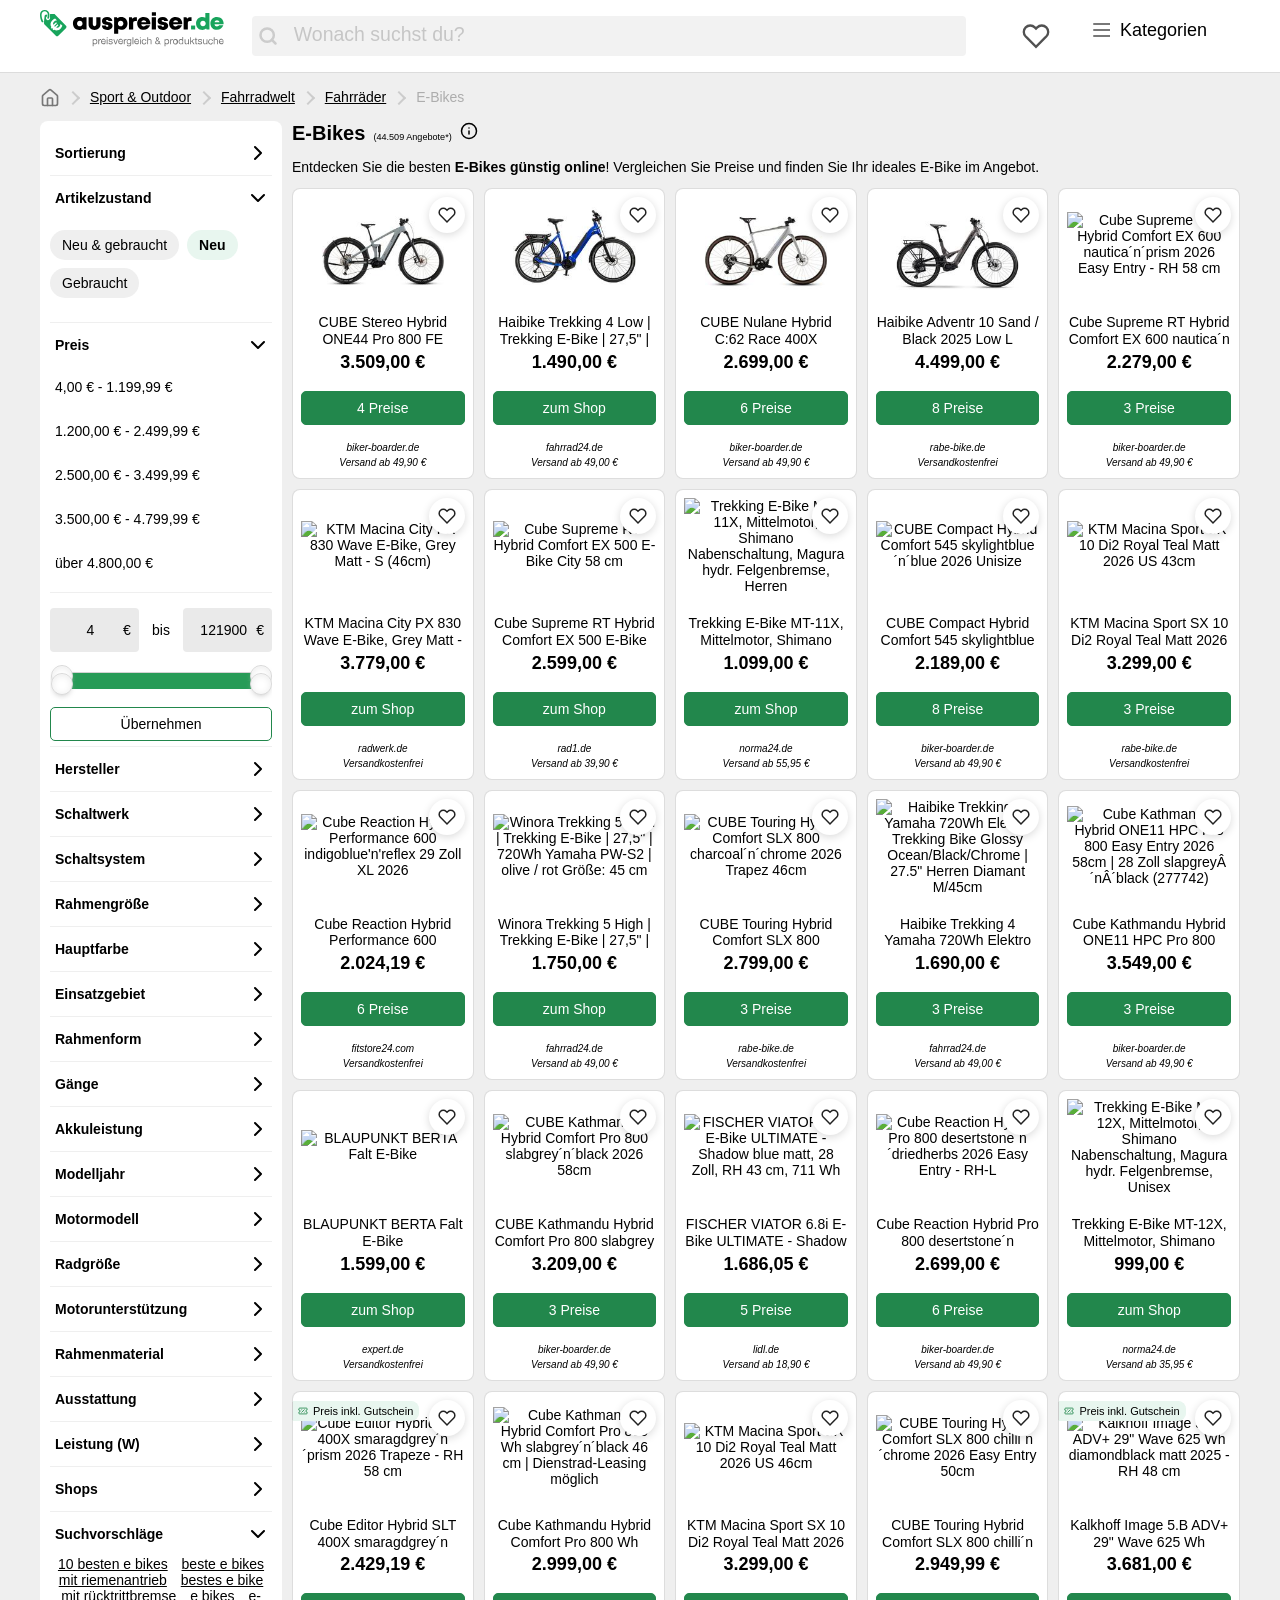
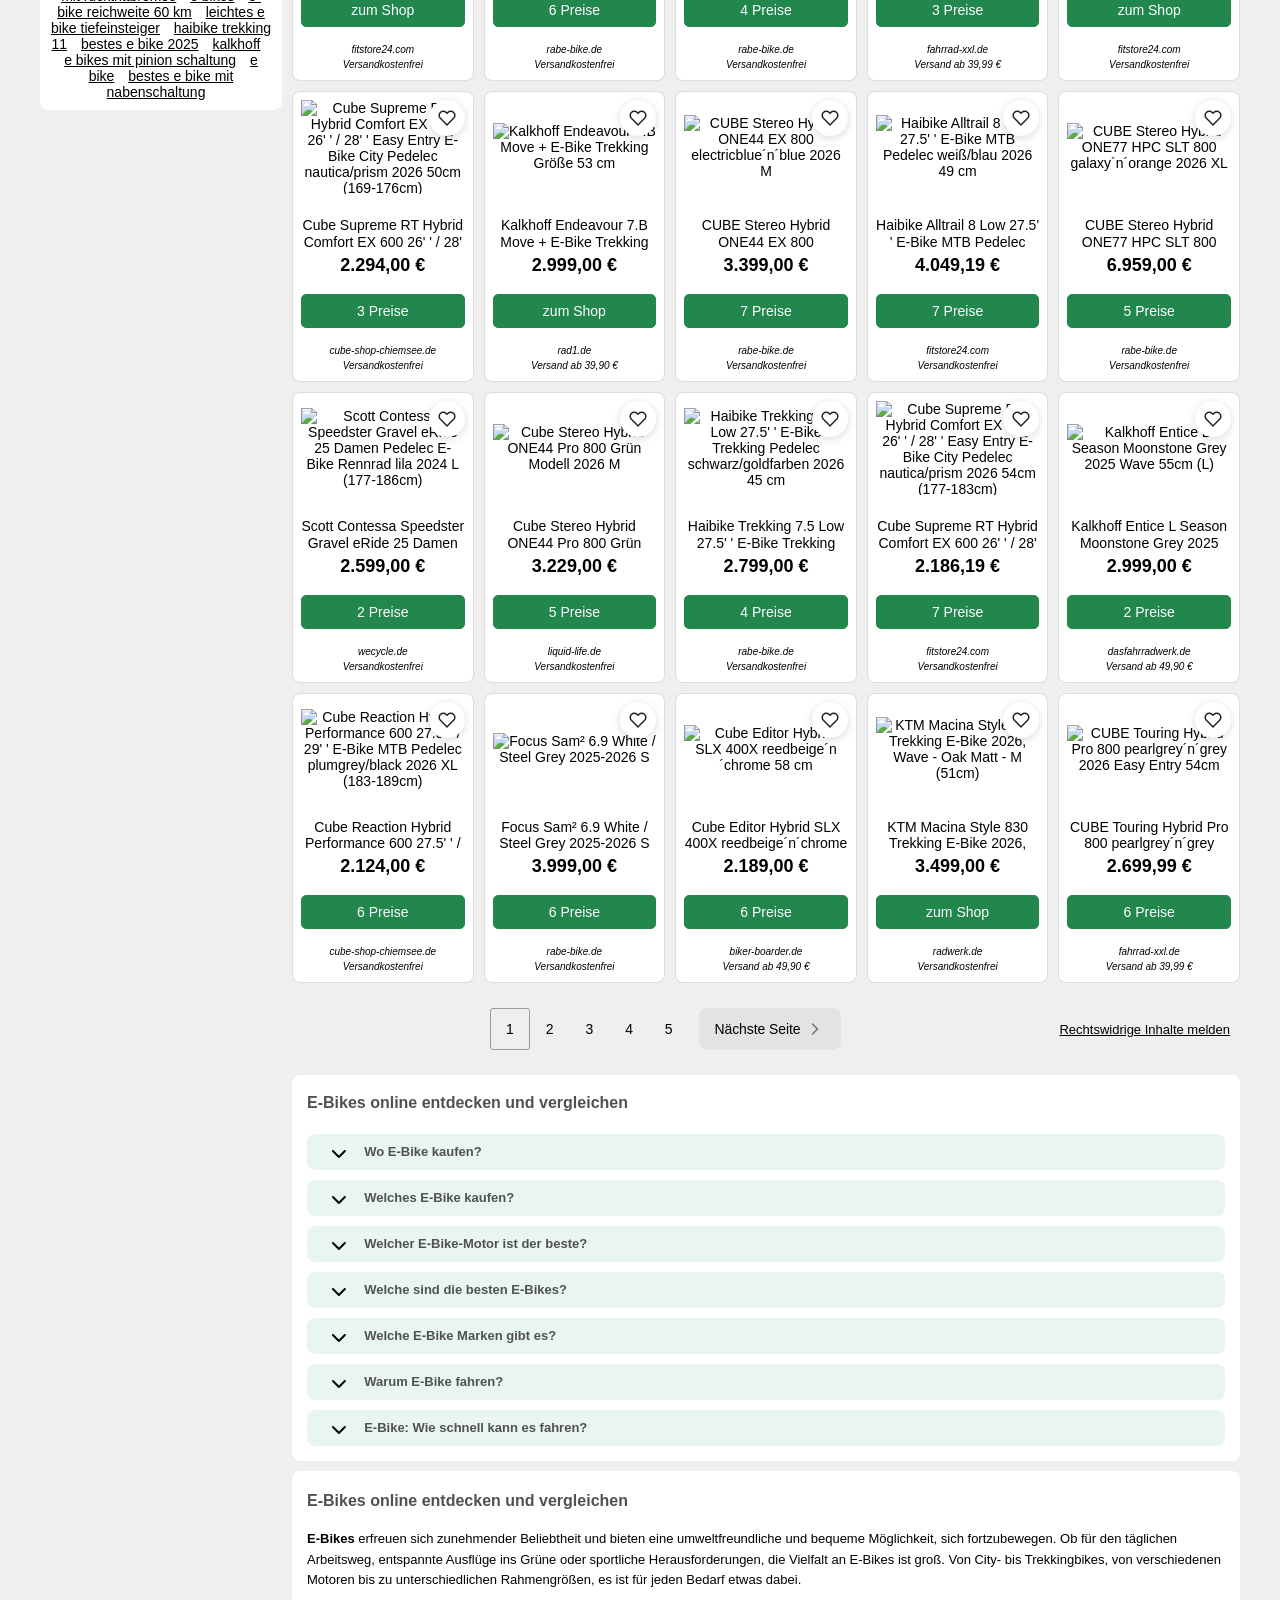
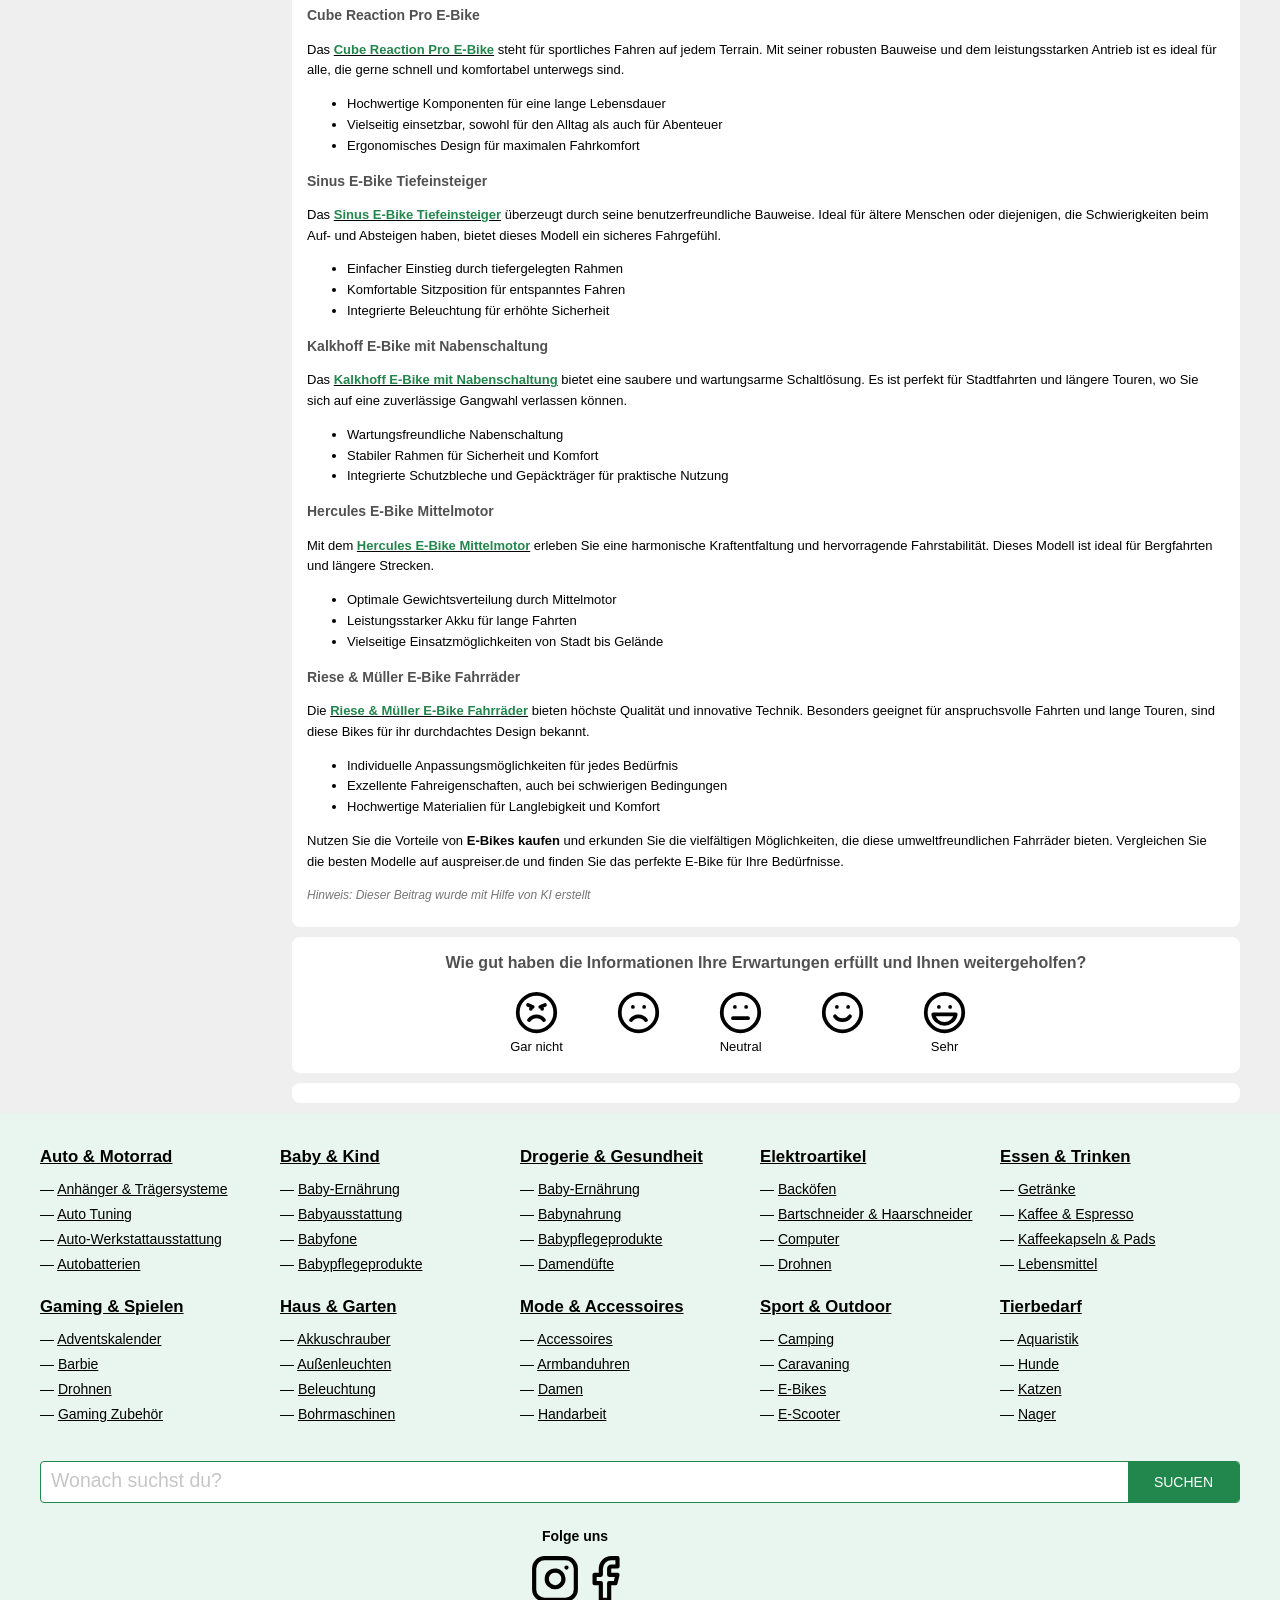
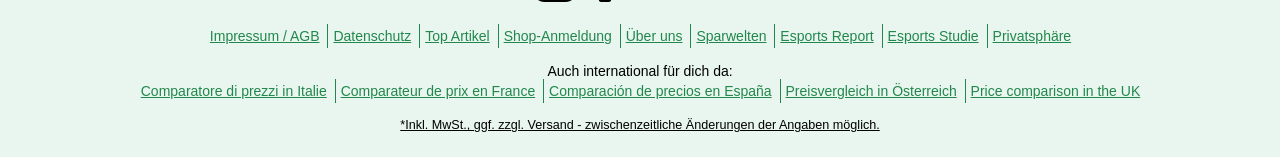
==== Wishlist prototype/E-Bikes günstig kaufen bei auspreiser.de.html @ b4ee9f23 "Add files via upload" ====
<!DOCTYPE html>
<!-- saved from url=(0055)https://www.auspreiser.de/kategorien/e-bikes-18635.html -->
<html lang="de"><head><meta http-equiv="Content-Type" content="text/html; charset=UTF-8">
        <meta name="facebook-domain-verification" content="nh3fqtd2034da78tnxrek4kipewx4g">
        
        <meta name="viewport" content="width=device-width, initial-scale=1.0, maximum-scale=1.0, user-scalable=no">
        <title>E-Bikes günstig kaufen bei auspreiser.de</title>
        <meta name="description" content="44509 E-Bike Angebote ✅ im Preisvergleich ► Entdecken Sie günstige E-Bikes im Angebot und bestellen Sie einfach online!">
        <meta name="robots" content="index,follow">
        <link rel="canonical" href="https://www.auspreiser.de/kategorien/e-bikes-18635.html">
        <meta property="og:url" content="https://www.auspreiser.de/kategorien/e-bikes-18635.html">
        <meta property="og:type" content="website">
        <meta property="og:title" content="E-Bikes günstig kaufen bei auspreiser.de">
        <meta property="og:description" content="44509 E-Bike Angebote ✅ im Preisvergleich ► Entdecken Sie günstige E-Bikes im Angebot und bestellen Sie einfach online!">
        <meta property="og:image" content="https://www.auspreiser.de/assets/img/auspreiser_de/logo-retina-0a1f962d541d98f2766a923a46d51fda.png">
        <meta name="abTests" data-ab-tests="{}">
            <link rel="preload" href="https://www.auspreiser.de/assets/fonts/montserrat/v26/montserrat_latin_normal_300.woff2" as="font" type="font/woff2" crossorigin="">
            <link rel="preload" href="https://www.auspreiser.de/assets/fonts/montserrat/v26/montserrat_latin_normal_400.woff2" as="font" type="font/woff2" crossorigin="">
            <link rel="preload" href="https://www.auspreiser.de/assets/fonts/montserrat/v26/montserrat_latin_normal_500.woff2" as="font" type="font/woff2" crossorigin="">
            <link rel="preload" href="https://www.auspreiser.de/assets/fonts/montserrat/v26/montserrat_latin_normal_700.woff2" as="font" type="font/woff2" crossorigin="">

    <style>
                @font-face {
                    font-family:Montserrat;
                    font-style: normal;
                    font-weight: 300;
                    src: url(/assets/fonts/montserrat/v26/montserrat_latin_normal_300.woff2) format('woff2');
                    unicode-range: U+0000-00FF, U+0131, U+0152-0153, U+02BB-02BC, U+02C6, U+02DA, U+02DC, U+2000-206F, U+2074, U+20AC, U+2122, U+2191, U+2193, U+2212, U+2215, U+FEFF, U+FFFD
                }
                @font-face {
                    font-family:Montserrat;
                    font-style: normal;
                    font-weight: 400;
                    src: url(/assets/fonts/montserrat/v26/montserrat_latin_normal_400.woff2) format('woff2');
                    unicode-range: U+0000-00FF, U+0131, U+0152-0153, U+02BB-02BC, U+02C6, U+02DA, U+02DC, U+2000-206F, U+2074, U+20AC, U+2122, U+2191, U+2193, U+2212, U+2215, U+FEFF, U+FFFD
                }
                @font-face {
                    font-family:Montserrat;
                    font-style: normal;
                    font-weight: 500;
                    src: url(/assets/fonts/montserrat/v26/montserrat_latin_normal_500.woff2) format('woff2');
                    unicode-range: U+0000-00FF, U+0131, U+0152-0153, U+02BB-02BC, U+02C6, U+02DA, U+02DC, U+2000-206F, U+2074, U+20AC, U+2122, U+2191, U+2193, U+2212, U+2215, U+FEFF, U+FFFD
                }
                @font-face {
                    font-family:Montserrat;
                    font-style: normal;
                    font-weight: 700;
                    src: url(/assets/fonts/montserrat/v26/montserrat_latin_normal_700.woff2) format('woff2');
                    unicode-range: U+0000-00FF, U+0131, U+0152-0153, U+02BB-02BC, U+02C6, U+02DA, U+02DC, U+2000-206F, U+2074, U+20AC, U+2122, U+2191, U+2193, U+2212, U+2215, U+FEFF, U+FFFD
                }
    </style>
        <link rel="search" href="https://www.auspreiser.de/opensearch.xml" type="application/opensearchdescription+xml" title="Auspreiser.de - Ihr kompetenter Preisvergleich">
    <link rel="icon" href="https://www.auspreiser.de/assets/img/auspreiser_de/favicon-1a357076e575f9d7127336af0ae8005b.ico" type="image/x-icon">
        <link rel="manifest" href="https://www.auspreiser.de/manifest.json">
    <link rel="stylesheet" href="./E-Bikes günstig kaufen bei auspreiser.de_files/generic-a8c0a2b5c58f7947066c9a21b53900ba.css">
        <link rel="stylesheet" href="./E-Bikes günstig kaufen bei auspreiser.de_files/generic.comp-72053154a364e53b308f49fab363f5c7.css" as="style" onload="this.onload=null;this.rel=&#39;stylesheet&#39;">
        <noscript>
            <link rel="stylesheet" href="/assets/styles/themes/auspreiser-like/generic.comp-72053154a364e53b308f49fab363f5c7.css">
        </noscript>
        <noscript>
            <style>
                .lazy-load {
                    display: none !important;
                }

                .collapse {
                    display: block !important;
                }

                .toggle-icon-collapsible {
                    display: none !important;
                }
            </style>
        </noscript>
    <style id="wl-styles">
        /* Merkzettel / Wishlist – Prototyp-Erweiterung (Auspreiser-Grün #22874c) */
        .tile-content .tile-img-container { position: relative; }

        .wl-heart {
            position: absolute;
            top: 8px;
            right: 8px;
            width: 36px;
            height: 36px;
            padding: 0;
            background: #fff;
            border: none;
            border-radius: 50%;
            display: flex;
            align-items: center;
            justify-content: center;
            cursor: pointer;
            box-shadow: 0 2px 8px rgba(0, 0, 0, 0.15);
            transition: transform 0.15s ease;
            z-index: 3;
        }
        .wl-heart:hover { transform: scale(1.1); }
        .wl-heart svg {
            width: 18px;
            height: 18px;
            fill: none;
            stroke: #222;
            stroke-width: 2;
            transition: fill 0.15s ease, stroke 0.15s ease;
        }
        .wl-heart.active svg { fill: #22874c; stroke: #22874c; }

        /* Header-Button + Badge */
        .wl-header-btn {
            position: relative;
            background: transparent;
            border: none;
            padding: 6px;
            margin-left: 12px;
            cursor: pointer;
            display: inline-flex;
            align-items: center;
            color: #515151;
            transition: color 0.15s ease;
        }
        .wl-header-btn:hover { color: #22874c; }
        .wl-header-btn svg {
            width: 26px;
            height: 26px;
            fill: none;
            stroke: currentColor;
            stroke-width: 2;
        }
        .wl-badge {
            position: absolute;
            top: -2px;
            right: -4px;
            min-width: 18px;
            height: 18px;
            padding: 0 4px;
            background: #22874c;
            color: #fff;
            font-size: 11px;
            font-weight: 700;
            line-height: 18px;
            text-align: center;
            border-radius: 9px;
            box-sizing: border-box;
        }

        /* --- Platzierung Desktop (>=992px): Suchleiste füllt Platz, Herz mit dezentem Abstand --- */
        @media screen and (min-width: 992px) {
            .header-content .search-form-wrapper {
                flex: 1 1 auto;
                width: auto;
                margin: 16px;
            }
            .header-content .category-menu {
                flex-grow: 0;
            }
            .header.header-common .header__category-menu {
                gap: 8px;
                padding-right: 8px;
            }
            /* feste, moderate Abstände statt großer auto-Lücke */
            .wl-header-btn {
                margin-left: 24px;
                margin-right: 24px;
                padding: 8px;
            }
            .wl-header-btn svg {
                width: 28px;
                height: 28px;
            }
        }

        /* --- Platzierung Mobile/Tablet (<992px): Herz in Zeile 1, links vom Burger --- */
        @media screen and (max-width: 991px) {
            .wl-header-btn {
                position: absolute;
                top: 12px;
                right: 74px;
                margin: 0;
                z-index: 11;
            }
        }
        /* Ab 770px zeigt der Burger das Label "Kategorien" -> Herz weiter nach links */
        @media screen and (min-width: 770px) and (max-width: 991px) {
            .wl-header-btn {
                right: 210px;
            }
        }

        /* Slide-out-Sidebar */
        .wl-overlay {
            position: fixed;
            inset: 0;
            z-index: 100000;
            visibility: hidden;
            opacity: 0;
            transition: visibility 0.3s, opacity 0.3s;
        }
        .wl-overlay.open { visibility: visible; opacity: 1; }
        .wl-backdrop {
            position: absolute;
            inset: 0;
            background: rgba(0, 0, 0, 0.45);
        }
        .wl-sidebar {
            position: absolute;
            top: 0;
            right: 0;
            bottom: 0;
            width: 420px;
            max-width: 100%;
            background: #fff;
            display: flex;
            flex-direction: column;
            transform: translateX(100%);
            transition: transform 0.3s ease;
            box-shadow: -2px 0 16px rgba(0, 0, 0, 0.2);
        }
        .wl-overlay.open .wl-sidebar { transform: translateX(0); }
        .wl-sidebar-header {
            display: flex;
            align-items: center;
            justify-content: space-between;
            padding: 18px 20px;
            border-bottom: 1px solid #e3e3e3;
            font-weight: 700;
            font-size: 18px;
            color: #1e1e1e;
        }
        .wl-close {
            background: none;
            border: none;
            font-size: 28px;
            line-height: 1;
            cursor: pointer;
            color: #767676;
        }
        .wl-items {
            flex: 1;
            overflow-y: auto;
            padding: 8px 20px 20px;
        }
        .wl-empty {
            padding: 40px 0;
            text-align: center;
            color: #767676;
        }
        .wl-item {
            display: flex;
            gap: 14px;
            padding: 16px 0;
            border-bottom: 1px solid #f2f2f2;
            align-items: flex-start;
        }
        .wl-item-img {
            width: 72px;
            height: 72px;
            object-fit: contain;
            flex: 0 0 auto;
            background: #fff;
        }
        .wl-item-info { flex: 1; min-width: 0; }
        .wl-item-title {
            font-size: 14px;
            color: #1e1e1e;
            display: -webkit-box;
            -webkit-line-clamp: 2;
            -webkit-box-orient: vertical;
            overflow: hidden;
        }
        .wl-item-shop { font-size: 12px; color: #767676; margin-top: 4px; }
        .wl-item-price {
            font-size: 16px;
            font-weight: 700;
            color: #22874c;
            margin-top: 6px;
        }
        .wl-item-remove {
            background: none;
            border: none;
            cursor: pointer;
            color: #9b9b9b;
            padding: 2px;
            flex: 0 0 auto;
        }
        .wl-item-remove:hover { color: #1e1e1e; }
    </style>
    <script src="./E-Bikes günstig kaufen bei auspreiser.de_files/296056725224369" async=""></script><script async="" src="./E-Bikes günstig kaufen bei auspreiser.de_files/fbevents.js"></script><script type="module" src="./E-Bikes günstig kaufen bei auspreiser.de_files/index.module.js"></script><script type="text/javascript" id="afs-script" async="true" src="./E-Bikes günstig kaufen bei auspreiser.de_files/ads.js"></script></head>
    <body class="auspreiser-like">
        <div id="wrapper">
    <div class="header container header-common">
        <div class="header-content container">
            <a href="https://www.auspreiser.de/" class="logo">
    <svg class="category-menu-toggle-logo" aria-label="Preisvergleich &amp; Produktsuche" data-name="Layer 1" xmlns="http://www.w3.org/2000/svg" viewBox="0 0 190 45">
        <g class="logo__label">
            <path d="M1.6,4.8c0-2,1.3-3.6,3.3-3.6C6.5,1.4,8,2.8,8,4.6c0,0.4-0.2,1.3-0.2,2C7.6,7.5,7.5,7.9,7.5,7.9v0.2
                c0,0.5,0.2,0.7,0.7,0.9s0.9-0.2,1.1-0.7c0,0,0.2-0.7,0.2-1.4s0.2-1.4,0.2-2.2C9.6,2.1,7.5,0,4.9,0C1.8-0.2,0,2.1,0,4.8
                c0,4.3,1.8,7.4,1.8,7.4c0.2,0.4,0.7,0.5,1.3,0.4c0.4-0.2,0.5-0.7,0.2-1.3C3.3,11.3,1.6,8.6,1.6,4.8z"></path>
            <path d="M26.6,16.2L15.1,4.3c0-0.2-0.5-0.2-1.5-0.2c-1.1,0-2,0-3.3,0c0,0.2,0,0.4,0,0.4c0,0.9-0.2,1.6-0.2,2.5
                c0.2,0.2,0.2,0.9,0.2,1.3c0,1.3-1.1,2.2-2.2,2.2s-2-1.1-2-2.3c0-0.7,0.4-1.4,1.1-1.8C7.4,5.7,7.4,5,7.4,4.8s0-0.2,0-0.2
                C7,4.6,6.9,4.8,6.5,4.8c-1.4,0-1.4,0-1.8,1.4C4.4,8.8,3.8,14,4.4,14.7l11.8,11.7c0.7,0.7,1.8,0.7,2.5,0l7.8-7.7
                C27.3,18,27.3,16.9,26.6,16.2z M21,19.1c-1,1-2.1,1.6-3.2,1.7c-1.1,0.2-2.2-0.1-3.3-0.7l-0.8,0.7l-0.8-1.2l0.4-0.4
                c-0.2-0.1-0.3-0.3-0.5-0.4c-0.1-0.1-0.2-0.2-0.3-0.3l-0.6,0.6l-0.8-1.2l0.5-0.5c-0.7-1.1-0.9-2.2-0.8-3.4c0.1-1.2,0.7-2.3,1.7-3.3
                c0.8-0.8,1.8-1.4,2.9-1.9l1.8,1.8L17,10.8c-1.2,0.1-2.1,0.5-2.7,1.1c-1,1-1.2,2-0.6,3.3l2.8-2.8l0.8,1.2l-2.8,2.8
                c0.1,0.1,0.2,0.2,0.3,0.3c0.1,0.1,0.3,0.3,0.5,0.4l2.7-2.6l0.8,1.2l-2.2,2.2c1.2,0.4,2.2,0.2,3.2-0.7c0.6-0.6,0.9-1.4,1.1-2.6
                l0.2-0.2l1.8,1.8C22.4,17.3,21.8,18.3,21,19.1z"></path>
        </g>
        <g class="logo__text">
            <path d="M44.4,7.5l-0.4,1c-1-0.9-2.3-1.3-3.8-1.3c-3.8,0-6.5,2.7-6.5,6.6s2.7,6.6,6.5,6.6c1.4,0,2.7-0.5,3.7-1.3
	            l0.4,0.9h3.3V7.5H44.4z M40.7,16.6c-1.6,0-2.8-1.2-2.8-2.9c0-1.6,1.2-2.8,2.8-2.8s2.8,1.2,2.8,2.8C43.5,15.4,42.3,16.6,40.7,16.6z"></path>
            <path d="M55.8,20.4c3.7,0,6.1-2.3,6.1-5.7V7.5h-4.3v6.9c0,1.3-0.7,2.1-1.8,2.1S54,15.7,54,14.4V7.5h-4.3v7.1
	            C49.6,18.1,52.1,20.4,55.8,20.4z"></path>
            <path d="M68.7,20.4c3.3,0,5.5-1.7,5.5-4.3c0-3.1-2.6-3.5-4.6-3.9c-1.2-0.2-2.1-0.4-2.1-1.1c0-0.6,0.5-0.9,1.2-0.9
                c0.8,0,1.3,0.4,1.3,1.1h4c0-2.5-2.1-4.2-5.3-4.2c-3.2,0-5.3,1.6-5.3,4.1c0,3,2.6,3.6,4.5,3.9c1.2,0.2,2.1,0.4,2.1,1.1
                c0,0.6-0.6,1-1.2,1c-0.8,0-1.4-0.4-1.4-1.3h-4.1C63.3,18.6,65.3,20.4,68.7,20.4z"></path>
            <path d="M83,7.1c-1.5,0-2.8,0.5-3.8,1.4l-0.5-1h-2.9v16.9H80v-4.9c0.9,0.5,1.9,0.8,3,0.8c3.8,0,6.5-2.8,6.5-6.6
	            S86.8,7.1,83,7.1z M82.5,16.6c-1.6,0-2.8-1.2-2.8-2.9c0-1.6,1.2-2.8,2.8-2.8c1.6,0,2.8,1.2,2.8,2.8C85.2,15.4,84,16.6,82.5,16.6z"></path>
            <path d="M98,7.5c-1.5,0-2.5,0.4-3.4,1.4l-0.7-1.4H91v12.4h4.3v-6.3c0-1.6,0.6-2.3,2.1-2.3h1.7V7.5H98z"></path>
            <path d="M112.9,13.6c0-3.6-2.8-6.5-6.8-6.5c-3.9,0-6.7,2.8-6.7,6.6s2.9,6.6,6.7,6.6c3.1,0,5.6-1.8,6.5-4.6h-4.3
                c-0.4,0.7-1.2,1.2-2.2,1.2c-1.4,0-2.3-0.7-2.5-2.2h9.2C112.8,14.4,112.9,14,112.9,13.6z M106.1,10.5c1.3,0,2.2,0.7,2.6,1.9h-5
                C104,11.2,104.9,10.5,106.1,10.5z"></path>
            <path d="M114.4,6h4.2V2.3h-4.2V6z M114.3,19.9h4.3V7.5h-4.3V19.9z"></path>
            <path d="M125.6,20.4c3.3,0,5.5-1.7,5.5-4.3c0-3.1-2.6-3.5-4.6-3.9c-1.2-0.2-2.1-0.4-2.1-1.1c0-0.6,0.5-0.9,1.2-0.9
                c0.8,0,1.3,0.4,1.3,1.1h4c0-2.5-2.1-4.2-5.3-4.2s-5.3,1.6-5.3,4.1c0,3,2.6,3.6,4.5,3.9c1.2,0.2,2.1,0.4,2.1,1.1c0,0.6-0.6,1-1.2,1
                c-0.8,0-1.4-0.4-1.4-1.3h-4.1C120.2,18.6,122.2,20.4,125.6,20.4z"></path>
            <path d="M145.5,13.6c0-3.6-2.8-6.5-6.8-6.5c-3.9,0-6.7,2.8-6.7,6.6s2.9,6.6,6.7,6.6c3.1,0,5.6-1.8,6.5-4.6h-4.3
                c-0.4,0.7-1.2,1.2-2.2,1.2c-1.4,0-2.3-0.7-2.5-2.2h9.2C145.4,14.4,145.5,14,145.5,13.6z M138.7,10.5c1.3,0,2.2,0.7,2.6,1.9h-5
                C136.6,11.2,137.5,10.5,138.7,10.5z"></path>
            <path d="M153.9,7.5c-1.5,0-2.5,0.4-3.4,1.4l-0.7-1.4h-2.9v12.4h4.3v-6.3c0-1.6,0.6-2.3,2.1-2.3h1.7V7.5H153.9z"></path>
        </g>
        <g class="logo__title">
            <path d="M54.7,29.8v0.7h0c0.1-0.3,0.4-0.5,0.7-0.6c0.3-0.1,0.6-0.2,1-0.2c0.4,0,0.7,0.1,1,0.2c0.3,0.1,0.5,0.3,0.7,0.6
                c0.2,0.2,0.3,0.5,0.4,0.9c0.1,0.3,0.1,0.7,0.1,1c0,0.4,0,0.7-0.1,1c-0.1,0.3-0.2,0.6-0.4,0.9s-0.4,0.4-0.7,0.6
                c-0.3,0.1-0.6,0.2-1,0.2c-0.1,0-0.3,0-0.4,0c-0.2,0-0.3-0.1-0.5-0.1c-0.2-0.1-0.3-0.1-0.4-0.2s-0.3-0.2-0.3-0.4h0V37h-0.9v-7.1
                H54.7z M57.7,31.7c-0.1-0.2-0.2-0.4-0.3-0.6c-0.1-0.2-0.3-0.3-0.5-0.4c-0.2-0.1-0.4-0.2-0.7-0.2c-0.3,0-0.5,0.1-0.7,0.2
                c-0.2,0.1-0.4,0.3-0.5,0.4c-0.1,0.2-0.2,0.4-0.3,0.6c-0.1,0.2-0.1,0.5-0.1,0.7c0,0.3,0,0.5,0.1,0.7c0.1,0.2,0.2,0.4,0.3,0.6
                c0.1,0.2,0.3,0.3,0.5,0.4c0.2,0.1,0.5,0.2,0.8,0.2c0.3,0,0.5-0.1,0.7-0.2s0.4-0.3,0.5-0.5s0.2-0.4,0.3-0.6c0.1-0.2,0.1-0.5,0.1-0.7
                C57.8,32.1,57.8,31.9,57.7,31.7z"></path>
            <path d="M60.5,29.8v1.1h0c0.2-0.4,0.5-0.7,0.8-0.9c0.3-0.2,0.7-0.3,1.1-0.3v0.9c-0.3,0-0.6,0-0.9,0.1
           		c-0.2,0.1-0.4,0.2-0.6,0.4s-0.3,0.4-0.3,0.7c-0.1,0.3-0.1,0.6-0.1,0.9V35h-0.9v-5.2H60.5z"></path>
            <path d="M66.5,34.7c-0.4,0.3-0.9,0.4-1.5,0.4c-0.4,0-0.8-0.1-1.1-0.2c-0.3-0.1-0.6-0.3-0.8-0.6
                c-0.2-0.2-0.4-0.5-0.5-0.9c-0.1-0.3-0.2-0.7-0.2-1.1c0-0.4,0.1-0.8,0.2-1.1c0.1-0.3,0.3-0.6,0.5-0.9c0.2-0.2,0.5-0.4,0.8-0.6
                c0.3-0.1,0.6-0.2,1-0.2c0.5,0,0.8,0.1,1.1,0.3c0.3,0.2,0.5,0.4,0.7,0.7c0.2,0.3,0.3,0.6,0.4,1c0.1,0.3,0.1,0.7,0.1,1h-3.9
                c0,0.2,0,0.4,0.1,0.6c0.1,0.2,0.2,0.4,0.3,0.5c0.1,0.2,0.3,0.3,0.5,0.4c0.2,0.1,0.4,0.1,0.7,0.1c0.4,0,0.7-0.1,0.9-0.2
                s0.4-0.4,0.5-0.8h0.8C67.1,33.9,66.9,34.4,66.5,34.7z M66.3,31.3c-0.1-0.2-0.2-0.3-0.3-0.5c-0.1-0.1-0.3-0.2-0.5-0.3
                c-0.2-0.1-0.4-0.1-0.6-0.1c-0.2,0-0.4,0-0.6,0.1c-0.2,0.1-0.3,0.2-0.5,0.3c-0.1,0.1-0.2,0.3-0.3,0.5c-0.1,0.2-0.1,0.4-0.1,0.6h3
                C66.4,31.7,66.4,31.5,66.3,31.3z"></path>
            <path d="M68.3,28.9v-1h0.9v1H68.3z M69.1,29.8V35h-0.9v-5.2H69.1z"></path>
            <path d="M71.1,33.8c0.1,0.1,0.2,0.2,0.3,0.3c0.1,0.1,0.3,0.1,0.4,0.2s0.3,0,0.5,0c0.1,0,0.3,0,0.4,0
                c0.1,0,0.3-0.1,0.4-0.1c0.1-0.1,0.2-0.1,0.3-0.2c0.1-0.1,0.1-0.2,0.1-0.4c0-0.2-0.1-0.4-0.2-0.5c-0.2-0.1-0.4-0.2-0.6-0.3
                c-0.2-0.1-0.5-0.1-0.8-0.2s-0.6-0.1-0.8-0.2c-0.2-0.1-0.5-0.2-0.6-0.4s-0.2-0.4-0.2-0.8c0-0.3,0.1-0.5,0.2-0.7
                c0.1-0.2,0.3-0.3,0.4-0.5c0.2-0.1,0.4-0.2,0.6-0.3s0.5-0.1,0.7-0.1c0.3,0,0.6,0,0.8,0.1c0.2,0,0.5,0.1,0.7,0.3s0.3,0.3,0.5,0.5
                s0.2,0.5,0.2,0.8h-0.9c0-0.2-0.1-0.3-0.1-0.4c-0.1-0.1-0.2-0.2-0.3-0.3c-0.1-0.1-0.2-0.1-0.4-0.1s-0.3,0-0.4,0c-0.1,0-0.3,0-0.4,0
                c-0.1,0-0.2,0.1-0.4,0.1c-0.1,0-0.2,0.1-0.3,0.2c-0.1,0.1-0.1,0.2-0.1,0.3c0,0.1,0.1,0.3,0.2,0.4c0.1,0.1,0.2,0.2,0.4,0.2
                c0.2,0.1,0.3,0.1,0.5,0.2c0.2,0,0.4,0.1,0.6,0.1c0.2,0,0.4,0.1,0.6,0.2c0.2,0.1,0.4,0.2,0.5,0.3s0.3,0.2,0.4,0.4
                c0.1,0.2,0.1,0.4,0.1,0.6c0,0.3-0.1,0.6-0.2,0.8c-0.1,0.2-0.3,0.4-0.5,0.5c-0.2,0.1-0.4,0.2-0.7,0.3c-0.3,0-0.5,0.1-0.8,0.1
                c-0.3,0-0.6,0-0.8-0.1c-0.3-0.1-0.5-0.2-0.7-0.3c-0.2-0.1-0.4-0.3-0.5-0.5c-0.1-0.2-0.2-0.5-0.2-0.8H71C71,33.6,71,33.7,71.1,33.8z"></path>
            <path d="M76.9,35l-1.9-5.2h0.9l1.5,4.3h0l1.4-4.3h0.9L77.8,35H76.9z"></path>
            <path d="M84.1,34.7c-0.4,0.3-0.9,0.4-1.5,0.4c-0.4,0-0.8-0.1-1.1-0.2c-0.3-0.1-0.6-0.3-0.8-0.6
                c-0.2-0.2-0.4-0.5-0.5-0.9c-0.1-0.3-0.2-0.7-0.2-1.1c0-0.4,0.1-0.8,0.2-1.1c0.1-0.3,0.3-0.6,0.5-0.9c0.2-0.2,0.5-0.4,0.8-0.6
                c0.3-0.1,0.6-0.2,1-0.2c0.5,0,0.8,0.1,1.1,0.3c0.3,0.2,0.5,0.4,0.7,0.7c0.2,0.3,0.3,0.6,0.4,1c0.1,0.3,0.1,0.7,0.1,1h-3.9
                c0,0.2,0,0.4,0.1,0.6c0.1,0.2,0.2,0.4,0.3,0.5c0.1,0.2,0.3,0.3,0.5,0.4c0.2,0.1,0.4,0.1,0.7,0.1c0.4,0,0.7-0.1,0.9-0.2
                s0.4-0.4,0.5-0.8h0.8C84.7,33.9,84.5,34.4,84.1,34.7z M83.9,31.3c-0.1-0.2-0.2-0.3-0.3-0.5c-0.1-0.1-0.3-0.2-0.5-0.3
                c-0.2-0.1-0.4-0.1-0.6-0.1c-0.2,0-0.4,0-0.6,0.1c-0.2,0.1-0.3,0.2-0.5,0.3c-0.1,0.1-0.2,0.3-0.3,0.5c-0.1,0.2-0.1,0.4-0.1,0.6h3
                C84,31.7,84,31.5,83.9,31.3z"></path>
            <path d="M86.6,29.8v1.1h0c0.2-0.4,0.5-0.7,0.8-0.9c0.3-0.2,0.7-0.3,1.1-0.3v0.9c-0.3,0-0.6,0-0.9,0.1
		        c-0.2,0.1-0.4,0.2-0.6,0.4s-0.3,0.4-0.3,0.7c-0.1,0.3-0.1,0.6-0.1,0.9V35h-0.9v-5.2H86.6z"></path>
            <path d="M92.7,36.5c-0.4,0.4-1,0.6-1.8,0.6c-0.2,0-0.5,0-0.7-0.1c-0.2-0.1-0.5-0.1-0.7-0.3c-0.2-0.1-0.4-0.3-0.5-0.5
                s-0.2-0.4-0.2-0.7h0.9c0,0.2,0.1,0.3,0.1,0.4c0.1,0.1,0.2,0.2,0.3,0.3c0.1,0.1,0.3,0.1,0.4,0.1c0.2,0,0.3,0,0.4,0
                c0.3,0,0.5,0,0.7-0.1s0.4-0.2,0.5-0.4s0.2-0.4,0.3-0.6s0.1-0.5,0.1-0.8v-0.3h0c-0.1,0.3-0.4,0.6-0.7,0.7C91.5,35,91.2,35,90.9,35
                c-0.4,0-0.7-0.1-1-0.2c-0.3-0.1-0.5-0.3-0.7-0.6c-0.2-0.2-0.3-0.5-0.4-0.8s-0.1-0.7-0.1-1c0-0.3,0-0.6,0.1-0.9s0.2-0.6,0.4-0.9
                s0.4-0.5,0.7-0.7s0.7-0.3,1.1-0.3c0.3,0,0.6,0.1,0.9,0.2s0.5,0.4,0.6,0.6h0v-0.7h0.8v4.7C93.3,35.4,93.1,36,92.7,36.5z M91.7,34.1
                c0.2-0.1,0.4-0.3,0.5-0.5c0.1-0.2,0.2-0.4,0.3-0.6c0.1-0.2,0.1-0.5,0.1-0.7c0-0.2,0-0.4-0.1-0.7c-0.1-0.2-0.1-0.4-0.3-0.6
                s-0.3-0.3-0.5-0.4c-0.2-0.1-0.4-0.2-0.7-0.2c-0.3,0-0.5,0.1-0.7,0.2S90,30.9,89.8,31c-0.1,0.2-0.2,0.4-0.3,0.6
                c-0.1,0.2-0.1,0.5-0.1,0.7c0,0.2,0,0.5,0.1,0.7c0,0.2,0.1,0.4,0.2,0.6c0.1,0.2,0.3,0.3,0.5,0.5c0.2,0.1,0.4,0.2,0.7,0.2
                C91.2,34.3,91.5,34.3,91.7,34.1z"></path>
            <path d="M95.5,27.9V35h-0.9v-7.1H95.5z"></path>
            <path d="M100.5,34.7c-0.4,0.3-0.9,0.4-1.5,0.4c-0.4,0-0.8-0.1-1.1-0.2c-0.3-0.1-0.6-0.3-0.8-0.6
                c-0.2-0.2-0.4-0.5-0.5-0.9c-0.1-0.3-0.2-0.7-0.2-1.1c0-0.4,0.1-0.8,0.2-1.1c0.1-0.3,0.3-0.6,0.5-0.9c0.2-0.2,0.5-0.4,0.8-0.6
                c0.3-0.1,0.6-0.2,1-0.2c0.5,0,0.8,0.1,1.1,0.3c0.3,0.2,0.5,0.4,0.7,0.7c0.2,0.3,0.3,0.6,0.4,1s0.1,0.7,0.1,1h-3.9
                c0,0.2,0,0.4,0.1,0.6c0.1,0.2,0.2,0.4,0.3,0.5c0.1,0.2,0.3,0.3,0.5,0.4c0.2,0.1,0.5,0.1,0.7,0.1c0.4,0,0.7-0.1,0.9-0.2
                c0.2-0.2,0.4-0.4,0.5-0.8h0.8C101.1,33.9,100.9,34.4,100.5,34.7z M100.3,31.3c-0.1-0.2-0.2-0.3-0.3-0.5c-0.1-0.1-0.3-0.2-0.5-0.3
                c-0.2-0.1-0.4-0.1-0.6-0.1c-0.2,0-0.4,0-0.6,0.1c-0.2,0.1-0.3,0.2-0.5,0.3c-0.1,0.1-0.2,0.3-0.3,0.5c-0.1,0.2-0.1,0.4-0.1,0.6h3
                C100.4,31.7,100.4,31.5,100.3,31.3z"></path>
            <path d="M102.2,28.9v-1h0.8v1H102.2z M103.1,29.8V35h-0.8v-5.2H103.1z"></path>
            <path d="M107.5,30.7c-0.2-0.2-0.5-0.3-0.9-0.3c-0.3,0-0.6,0.1-0.8,0.2c-0.2,0.1-0.4,0.3-0.5,0.5
                c-0.1,0.2-0.2,0.4-0.3,0.6c-0.1,0.2-0.1,0.5-0.1,0.8c0,0.2,0,0.5,0.1,0.7c0.1,0.2,0.1,0.4,0.3,0.6s0.3,0.3,0.5,0.4s0.4,0.2,0.7,0.2
                c0.4,0,0.7-0.1,1-0.3c0.2-0.2,0.4-0.5,0.4-0.9h0.9c-0.1,0.6-0.3,1.1-0.7,1.5c-0.4,0.3-0.9,0.5-1.6,0.5c-0.4,0-0.7-0.1-1-0.2
                c-0.3-0.1-0.6-0.3-0.8-0.5c-0.2-0.2-0.4-0.5-0.5-0.8c-0.1-0.3-0.2-0.7-0.2-1.1s0-0.7,0.1-1.1c0.1-0.3,0.3-0.6,0.5-0.9
                c0.2-0.2,0.5-0.4,0.8-0.6s0.7-0.2,1.1-0.2c0.3,0,0.6,0,0.8,0.1c0.3,0.1,0.5,0.2,0.7,0.3c0.2,0.1,0.4,0.3,0.5,0.6
                c0.1,0.2,0.2,0.5,0.2,0.8h-0.9C107.9,31.2,107.7,30.9,107.5,30.7z"></path>
            <path d="M110.6,27.9v2.7h0c0.1-0.2,0.2-0.3,0.3-0.4c0.1-0.1,0.3-0.2,0.4-0.3s0.3-0.1,0.5-0.2s0.3,0,0.5,0
                c0.3,0,0.6,0,0.8,0.1c0.2,0.1,0.4,0.2,0.5,0.4c0.1,0.2,0.2,0.4,0.3,0.6c0.1,0.2,0.1,0.5,0.1,0.8V35h-0.8v-3.5
                c0-0.3-0.1-0.6-0.3-0.8s-0.4-0.3-0.8-0.3c-0.3,0-0.5,0-0.7,0.1c-0.2,0.1-0.3,0.2-0.5,0.3s-0.2,0.3-0.3,0.5
                c-0.1,0.2-0.1,0.4-0.1,0.6V35h-0.8v-7.1H110.6z"></path>
            <path d="M121.2,34.9c-0.4,0.2-0.8,0.2-1.1,0.2c-0.5,0-0.9-0.1-1.2-0.2c-0.3-0.1-0.5-0.3-0.7-0.5
                c-0.2-0.2-0.3-0.4-0.3-0.6c0-0.2-0.1-0.4-0.1-0.5c0-0.3,0-0.5,0.1-0.7c0.1-0.2,0.2-0.4,0.4-0.6c0.2-0.2,0.3-0.3,0.5-0.5
                c0.2-0.1,0.4-0.3,0.6-0.4c-0.1-0.1-0.2-0.3-0.3-0.4c-0.1-0.1-0.2-0.3-0.3-0.4c-0.1-0.1-0.1-0.3-0.2-0.4c0-0.1-0.1-0.3-0.1-0.5
                c0-0.2,0-0.4,0.1-0.6c0.1-0.2,0.2-0.3,0.3-0.5s0.3-0.2,0.5-0.3c0.2-0.1,0.4-0.1,0.7-0.1c0.2,0,0.4,0,0.6,0.1
                c0.2,0.1,0.4,0.2,0.6,0.3c0.2,0.1,0.3,0.3,0.4,0.5c0.1,0.2,0.1,0.4,0.1,0.6c0,0.2,0,0.4-0.1,0.6s-0.2,0.4-0.3,0.5
                c-0.1,0.2-0.3,0.3-0.4,0.4s-0.3,0.2-0.5,0.3l1.3,1.6c0.1-0.4,0.2-0.7,0.2-1.1h0.8c0,0.2,0,0.4-0.1,0.5c0,0.2-0.1,0.3-0.1,0.4
                c0,0.1-0.1,0.3-0.1,0.4c-0.1,0.1-0.1,0.3-0.2,0.4l1.4,1.6h-1.1l-0.8-0.9C121.8,34.4,121.6,34.7,121.2,34.9z M119.5,31.8
                c-0.1,0.1-0.3,0.2-0.4,0.3c-0.1,0.1-0.2,0.3-0.3,0.4c-0.1,0.2-0.1,0.3-0.1,0.6c0,0.2,0,0.3,0.1,0.5c0.1,0.1,0.2,0.3,0.3,0.4
                c0.1,0.1,0.3,0.2,0.4,0.2c0.2,0.1,0.3,0.1,0.5,0.1c0.3,0,0.6-0.1,0.9-0.2c0.3-0.2,0.5-0.4,0.6-0.6l-1.6-2
                C119.8,31.6,119.6,31.7,119.5,31.8z M120.5,30.4c0.1-0.1,0.2-0.2,0.3-0.3c0.1-0.1,0.2-0.2,0.2-0.3c0.1-0.1,0.1-0.3,0.1-0.4
                c0-0.2-0.1-0.4-0.2-0.5s-0.3-0.2-0.6-0.2c-0.2,0-0.4,0.1-0.6,0.2c-0.2,0.1-0.3,0.3-0.3,0.6c0,0.1,0,0.2,0.1,0.3
                c0,0.1,0.1,0.2,0.2,0.3s0.1,0.2,0.2,0.3c0.1,0.1,0.2,0.2,0.2,0.3C120.3,30.5,120.4,30.5,120.5,30.4z"></path>
            <path d="M128.1,29.8v0.7h0c0.1-0.3,0.4-0.5,0.7-0.6s0.6-0.2,1-0.2c0.4,0,0.7,0.1,1,0.2c0.3,0.1,0.5,0.3,0.7,0.6
                c0.2,0.2,0.3,0.5,0.4,0.9c0.1,0.3,0.2,0.7,0.2,1c0,0.4,0,0.7-0.1,1c-0.1,0.3-0.2,0.6-0.4,0.9c-0.2,0.2-0.4,0.4-0.7,0.6
                c-0.3,0.1-0.6,0.2-1,0.2c-0.1,0-0.3,0-0.4,0c-0.2,0-0.3-0.1-0.5-0.1c-0.2-0.1-0.3-0.1-0.4-0.2s-0.3-0.2-0.3-0.4h0V37h-0.9v-7.1
                H128.1z M131.1,31.7c-0.1-0.2-0.2-0.4-0.3-0.6c-0.1-0.2-0.3-0.3-0.5-0.4s-0.4-0.2-0.7-0.2c-0.3,0-0.5,0.1-0.7,0.2
                c-0.2,0.1-0.4,0.3-0.5,0.4c-0.1,0.2-0.2,0.4-0.3,0.6s-0.1,0.5-0.1,0.7c0,0.3,0,0.5,0.1,0.7c0.1,0.2,0.2,0.4,0.3,0.6
                c0.1,0.2,0.3,0.3,0.5,0.4s0.5,0.2,0.8,0.2s0.5-0.1,0.7-0.2c0.2-0.1,0.4-0.3,0.5-0.5s0.2-0.4,0.3-0.6c0.1-0.2,0.1-0.5,0.1-0.7
                C131.2,32.1,131.2,31.9,131.1,31.7z"></path>
            <path d="M133.9,29.8v1.1h0c0.2-0.4,0.5-0.7,0.8-0.9s0.7-0.3,1.1-0.3v0.9c-0.3,0-0.6,0-0.9,0.1
		        c-0.2,0.1-0.4,0.2-0.6,0.4s-0.3,0.4-0.3,0.7c-0.1,0.3-0.1,0.6-0.1,0.9V35h-0.8v-5.2H133.9z"></path>
            <path d="M136.2,31.4c0.1-0.3,0.3-0.6,0.5-0.9c0.2-0.2,0.5-0.4,0.8-0.6s0.7-0.2,1.1-0.2c0.4,0,0.8,0.1,1.1,0.2
                c0.3,0.1,0.6,0.3,0.8,0.6c0.2,0.2,0.4,0.5,0.5,0.9c0.1,0.3,0.2,0.7,0.2,1.1s-0.1,0.7-0.2,1.1c-0.1,0.3-0.3,0.6-0.5,0.9
                c-0.2,0.2-0.5,0.4-0.8,0.6c-0.3,0.1-0.7,0.2-1.1,0.2c-0.4,0-0.8-0.1-1.1-0.2s-0.6-0.3-0.8-0.6c-0.2-0.2-0.4-0.5-0.5-0.9
                c-0.1-0.3-0.2-0.7-0.2-1.1S136.1,31.7,136.2,31.4z M137,33.3c0.1,0.2,0.2,0.4,0.3,0.6s0.3,0.3,0.5,0.4s0.4,0.1,0.6,0.1
                s0.4,0,0.6-0.1s0.4-0.2,0.5-0.4c0.1-0.2,0.3-0.4,0.3-0.6c0.1-0.2,0.1-0.5,0.1-0.8s0-0.6-0.1-0.8c-0.1-0.2-0.2-0.4-0.3-0.6
                c-0.1-0.2-0.3-0.3-0.5-0.4c-0.2-0.1-0.4-0.1-0.6-0.1s-0.4,0-0.6,0.1c-0.2,0.1-0.4,0.2-0.5,0.4c-0.1,0.2-0.3,0.4-0.3,0.6
                c-0.1,0.2-0.1,0.5-0.1,0.8S136.9,33,137,33.3z"></path>
            <path d="M145.8,35v-0.7h0c-0.1,0.3-0.4,0.5-0.7,0.6s-0.6,0.2-1,0.2c-0.4,0-0.7-0.1-1-0.2c-0.3-0.1-0.5-0.3-0.7-0.6
                c-0.2-0.2-0.3-0.5-0.4-0.9c-0.1-0.3-0.2-0.7-0.2-1c0-0.4,0-0.7,0.1-1c0.1-0.3,0.2-0.6,0.4-0.9c0.2-0.2,0.4-0.4,0.7-0.6
                s0.6-0.2,1-0.2c0.1,0,0.3,0,0.4,0s0.3,0.1,0.5,0.1s0.3,0.1,0.4,0.2s0.3,0.2,0.3,0.4h0v-2.7h0.8V35H145.8z M142.7,33.2
                c0.1,0.2,0.2,0.4,0.3,0.6c0.1,0.2,0.3,0.3,0.5,0.4s0.4,0.2,0.7,0.2c0.3,0,0.5-0.1,0.7-0.2s0.4-0.3,0.5-0.4c0.1-0.2,0.2-0.4,0.3-0.6
                s0.1-0.5,0.1-0.7c0-0.3,0-0.5-0.1-0.7c-0.1-0.2-0.2-0.4-0.3-0.6c-0.1-0.2-0.3-0.3-0.5-0.4c-0.2-0.1-0.5-0.2-0.8-0.2
                c-0.3,0-0.5,0.1-0.7,0.2c-0.2,0.1-0.4,0.3-0.5,0.5s-0.2,0.4-0.3,0.6c-0.1,0.2-0.1,0.5-0.1,0.7C142.6,32.7,142.7,32.9,142.7,33.2z"></path>
            <path d="M151.4,35v-0.8h0c-0.2,0.3-0.4,0.6-0.7,0.7c-0.3,0.2-0.6,0.2-1,0.2c-0.3,0-0.6,0-0.9-0.1
                c-0.2-0.1-0.4-0.2-0.5-0.4c-0.1-0.2-0.2-0.4-0.3-0.6c-0.1-0.2-0.1-0.5-0.1-0.8v-3.4h0.9v3.5c0,0.3,0.1,0.6,0.3,0.8s0.4,0.3,0.8,0.3
                c0.3,0,0.5,0,0.7-0.1c0.2-0.1,0.3-0.2,0.5-0.3c0.1-0.1,0.2-0.3,0.3-0.5c0.1-0.2,0.1-0.4,0.1-0.6v-2.9h0.9V35H151.4z"></path>
            <path d="M154.4,27.9v4.2l2.4-2.3h1.1l-2,1.9l2.2,3.3H157l-1.8-2.7l-0.8,0.7v2h-0.8v-7.1H154.4z"></path>
            <path d="M160.9,29.8v0.8h-1v3.2c0,0.1,0,0.2,0,0.2c0,0.1,0,0.1,0.1,0.1s0.1,0.1,0.2,0.1c0.1,0,0.2,0,0.3,0h0.4V35h-0.6
		        c-0.2,0-0.4,0-0.6,0s-0.3-0.1-0.4-0.2s-0.2-0.2-0.2-0.3c0-0.1-0.1-0.3-0.1-0.6v-3.3h-0.9v-0.8h0.9v-1.5h0.8v1.5H160.9z"></path>
            <path d="M162.5,33.8c0.1,0.1,0.2,0.2,0.3,0.3c0.1,0.1,0.3,0.1,0.4,0.2c0.2,0,0.3,0,0.5,0c0.1,0,0.3,0,0.4,0
                c0.1,0,0.3-0.1,0.4-0.1c0.1-0.1,0.2-0.1,0.3-0.2c0.1-0.1,0.1-0.2,0.1-0.4c0-0.2-0.1-0.4-0.2-0.5c-0.2-0.1-0.4-0.2-0.6-0.3
                c-0.2-0.1-0.5-0.1-0.8-0.2c-0.3-0.1-0.6-0.1-0.8-0.2c-0.2-0.1-0.5-0.2-0.6-0.4c-0.2-0.2-0.2-0.4-0.2-0.8c0-0.3,0.1-0.5,0.2-0.7
                c0.1-0.2,0.3-0.3,0.4-0.5c0.2-0.1,0.4-0.2,0.6-0.3c0.2-0.1,0.5-0.1,0.7-0.1c0.3,0,0.6,0,0.8,0.1s0.5,0.1,0.7,0.3
                c0.2,0.1,0.3,0.3,0.5,0.5s0.2,0.5,0.2,0.8h-0.9c0-0.2-0.1-0.3-0.1-0.4s-0.2-0.2-0.3-0.3c-0.1-0.1-0.2-0.1-0.4-0.1s-0.3,0-0.4,0
                c-0.1,0-0.3,0-0.4,0c-0.1,0-0.2,0.1-0.4,0.1c-0.1,0-0.2,0.1-0.3,0.2c-0.1,0.1-0.1,0.2-0.1,0.3c0,0.1,0.1,0.3,0.2,0.4
                c0.1,0.1,0.2,0.2,0.4,0.2c0.2,0.1,0.3,0.1,0.5,0.2c0.2,0,0.4,0.1,0.6,0.1c0.2,0,0.4,0.1,0.6,0.2c0.2,0.1,0.4,0.2,0.5,0.3
                c0.2,0.1,0.3,0.2,0.4,0.4c0.1,0.2,0.1,0.4,0.1,0.6c0,0.3-0.1,0.6-0.2,0.8c-0.1,0.2-0.3,0.4-0.5,0.5c-0.2,0.1-0.4,0.2-0.7,0.3
                s-0.5,0.1-0.8,0.1c-0.3,0-0.6,0-0.8-0.1c-0.3-0.1-0.5-0.2-0.7-0.3c-0.2-0.1-0.4-0.3-0.5-0.5c-0.1-0.2-0.2-0.5-0.2-0.8h0.8
                C162.4,33.6,162.4,33.7,162.5,33.8z"></path>
            <path d="M170.3,35v-0.8h0c-0.2,0.3-0.4,0.6-0.7,0.7c-0.3,0.2-0.6,0.2-1,0.2c-0.3,0-0.6,0-0.8-0.1
                c-0.2-0.1-0.4-0.2-0.5-0.4c-0.1-0.2-0.2-0.4-0.3-0.6c-0.1-0.2-0.1-0.5-0.1-0.8v-3.4h0.8v3.5c0,0.3,0.1,0.6,0.3,0.8s0.4,0.3,0.8,0.3
                c0.3,0,0.5,0,0.7-0.1c0.2-0.1,0.3-0.2,0.5-0.3c0.1-0.1,0.2-0.3,0.3-0.5c0.1-0.2,0.1-0.4,0.1-0.6v-2.9h0.8V35H170.3z"></path>
            <path d="M175.5,30.7c-0.2-0.2-0.5-0.3-0.9-0.3c-0.3,0-0.6,0.1-0.8,0.2s-0.4,0.3-0.5,0.5c-0.1,0.2-0.2,0.4-0.3,0.6
                c-0.1,0.2-0.1,0.5-0.1,0.8c0,0.2,0,0.5,0.1,0.7s0.1,0.4,0.3,0.6c0.1,0.2,0.3,0.3,0.5,0.4s0.4,0.2,0.7,0.2c0.4,0,0.7-0.1,1-0.3
                c0.2-0.2,0.4-0.5,0.4-0.9h0.9c-0.1,0.6-0.3,1.1-0.7,1.5s-0.9,0.5-1.6,0.5c-0.4,0-0.7-0.1-1-0.2c-0.3-0.1-0.6-0.3-0.8-0.5
                s-0.4-0.5-0.5-0.8s-0.2-0.7-0.2-1.1s0.1-0.7,0.2-1.1c0.1-0.3,0.3-0.6,0.5-0.9s0.5-0.4,0.8-0.6s0.7-0.2,1.1-0.2c0.3,0,0.6,0,0.8,0.1
                c0.3,0.1,0.5,0.2,0.7,0.3c0.2,0.1,0.4,0.3,0.5,0.6c0.1,0.2,0.2,0.5,0.2,0.8h-0.9C175.9,31.2,175.7,30.9,175.5,30.7z"></path>
            <path d="M178.6,27.9v2.7h0c0.1-0.2,0.2-0.3,0.3-0.4c0.1-0.1,0.3-0.2,0.4-0.3s0.3-0.1,0.5-0.2s0.3,0,0.5,0
                c0.3,0,0.6,0,0.8,0.1c0.2,0.1,0.4,0.2,0.5,0.4c0.1,0.2,0.2,0.4,0.3,0.6c0.1,0.2,0.1,0.5,0.1,0.8V35h-0.8v-3.5
                c0-0.3-0.1-0.6-0.3-0.8s-0.4-0.3-0.8-0.3c-0.3,0-0.5,0-0.7,0.1c-0.2,0.1-0.3,0.2-0.5,0.3s-0.2,0.3-0.3,0.5
                c-0.1,0.2-0.1,0.4-0.1,0.6V35h-0.8v-7.1H178.6z"></path>
            <path d="M187,34.7c-0.4,0.3-0.9,0.4-1.5,0.4c-0.4,0-0.8-0.1-1.1-0.2c-0.3-0.1-0.6-0.3-0.8-0.6
                c-0.2-0.2-0.4-0.5-0.5-0.9c-0.1-0.3-0.2-0.7-0.2-1.1c0-0.4,0.1-0.8,0.2-1.1c0.1-0.3,0.3-0.6,0.5-0.9c0.2-0.2,0.5-0.4,0.8-0.6
                c0.3-0.1,0.6-0.2,1-0.2c0.5,0,0.8,0.1,1.1,0.3c0.3,0.2,0.5,0.4,0.7,0.7c0.2,0.3,0.3,0.6,0.4,1s0.1,0.7,0.1,1H184
                c0,0.2,0,0.4,0.1,0.6c0.1,0.2,0.2,0.4,0.3,0.5c0.1,0.2,0.3,0.3,0.5,0.4c0.2,0.1,0.5,0.1,0.7,0.1c0.4,0,0.7-0.1,0.9-0.2
                c0.2-0.2,0.4-0.4,0.5-0.8h0.8C187.6,33.9,187.4,34.4,187,34.7z M186.8,31.3c-0.1-0.2-0.2-0.3-0.3-0.5c-0.1-0.1-0.3-0.2-0.5-0.3
                c-0.2-0.1-0.4-0.1-0.6-0.1c-0.2,0-0.4,0-0.6,0.1c-0.2,0.1-0.3,0.2-0.5,0.3c-0.1,0.1-0.2,0.3-0.3,0.5c-0.1,0.2-0.1,0.4-0.1,0.6h3
                C186.9,31.7,186.9,31.5,186.8,31.3z"></path>
        </g>
        <g class="logo__label">
            <path d="M154.5,19.9h4.2v-4h-4.2V19.9z"></path>
            <path d="M166.1,20.4c1.5,0,2.8-0.5,3.8-1.4l0.5,1h2.9V3.1h-4.2V8c-0.9-0.5-1.9-0.8-3-0.8c-3.8,0-6.5,2.8-6.5,6.6
                S162.3,20.4,166.1,20.4z M166.7,10.9c1.6,0,2.8,1.2,2.8,2.9c0,1.6-1.2,2.8-2.8,2.8s-2.8-1.2-2.8-2.8
                C163.9,12.1,165.1,10.9,166.7,10.9z"></path>
            <path d="M187.8,13.6c0-3.6-2.8-6.5-6.8-6.5c-3.9,0-6.7,2.8-6.7,6.6s2.9,6.6,6.7,6.6c3.1,0,5.6-1.8,6.5-4.6h-4.3
                c-0.4,0.7-1.2,1.2-2.2,1.2c-1.4,0-2.3-0.7-2.5-2.2h9.2C187.8,14.4,187.8,14,187.8,13.6z M181,10.5c1.3,0,2.2,0.7,2.6,1.9h-5
                C178.9,11.2,179.8,10.5,181,10.5z"></path>
        </g>
    </svg>
            </a>
            <div class="header__category-menu">
    <div class="search-form-wrapper">
        <form action="https://www.auspreiser.de/preise" method="GET" class="search-form">
            <input class="form-control search-input" placeholder="Wonach suchst du?" name="q" autocomplete="off" value="" aria-label="Wonach suchst du?" maxlength="256" aria-autocomplete="list" aria-expanded="false" aria-controls="awesomplete_list_1" aria-owns="awesomplete_list_1" role="combobox">
            <button type="submit" class="search-button" aria-label="Suchen">
                <span class="icon icon-search"></span>
                <span class="search-button-text">Suchen</span>
            </button>
        </form>
        <div class="typeahead"><ul hidden="" role="listbox" id="awesomplete_list_1" aria-label="Results List"></ul><span class="visually-hidden" role="status" aria-live="assertive" aria-atomic="true">Type 2 or more characters for results</span></div>
    </div>
    <nav class="category-menu">
    <input type="checkbox" id="toggle">
    <label class="category-menu-toggle" for="toggle">
        <span class="category-menu-toggle-icon"></span>
        <span class="category-menu-toggle-label">Kategorien</span>
    </label>
        <div class="drop-menu-container">
                <div class="drop-menu-title">Kategorien</div>
            <ul class="drop-menu" id="menu" style="list-style: none;">
                    <li>
    <input id="sub-menu-toggle-2.400" type="checkbox" class="toggle-check toggle" name="toggle">
    <input id="sub-menu-toggle-2.400" type="radio" class="toggle-radio toggle" name="toggle" checked="">
    <label for="sub-menu-toggle-2.400">Auto &amp; Motorrad</label>
                        <ul class="sub-menu sub-menu-large" style="list-style: none;">
                                <li>
        <a class="" href="https://www.auspreiser.de/kategorien/anhaenger-traegersysteme-22517.html" title="Anhänger &amp; Trägersysteme">
                                        Anhänger &amp; Trägersysteme
                                        <span class="chevron-right"></span>
        </a>
                                </li>
                                <li>
        <a class="" href="https://www.auspreiser.de/kategorien/auto-tuning-14772.html" title="Auto Tuning">
                                        Auto Tuning
                                        <span class="chevron-right"></span>
        </a>
                                </li>
                                <li>
        <a class="" href="https://www.auspreiser.de/kategorien/auto-werkstattausstattung-30331.html" title="Auto-Werkstattausstattung">
                                        Auto-Werkstattausstattung
                                        <span class="chevron-right"></span>
        </a>
                                </li>
                                <li>
        <a class="" href="https://www.auspreiser.de/kategorien/autobatterien-14012.html" title="Autobatterien">
                                        Autobatterien
                                        <span class="chevron-right"></span>
        </a>
                                </li>
                                <li>
        <a class="" href="https://www.auspreiser.de/kategorien/autogepaecktraeger-12073.html" title="Autogepäckträger">
                                        Autogepäckträger
                                        <span class="chevron-right"></span>
        </a>
                                </li>
                                <li>
        <a class="" href="https://www.auspreiser.de/kategorien/autolampen-13734.html" title="Autolampen">
                                        Autolampen
                                        <span class="chevron-right"></span>
        </a>
                                </li>
                                <li>
        <a class="" href="https://www.auspreiser.de/kategorien/autopflege-12033.html" title="Autopflege">
                                        Autopflege
                                        <span class="chevron-right"></span>
        </a>
                                </li>
                                <li>
        <a class="" href="https://www.auspreiser.de/kategorien/autoteile-13732.html" title="Autoteile">
                                        Autoteile
                                        <span class="chevron-right"></span>
        </a>
                                </li>
                                <li>
        <a class="" href="https://www.auspreiser.de/kategorien/autozubehoer-22516.html" title="Autozubehör">
                                        Autozubehör
                                        <span class="chevron-right"></span>
        </a>
                                </li>
                                <li>
        <a class="" href="https://www.auspreiser.de/kategorien/dashcams-23225.html" title="Dashcams">
                                        Dashcams
                                        <span class="chevron-right"></span>
        </a>
                                </li>
                                <li>
        <a class="" href="https://www.auspreiser.de/kategorien/elektromobilitaet-32442.html" title="Elektromobilität">
                                        Elektromobilität
                                        <span class="chevron-right"></span>
        </a>
                                </li>
                                <li>
        <a class="" href="https://www.auspreiser.de/kategorien/fahrzeuge-27170.html" title="Fahrzeuge">
                                        Fahrzeuge
                                        <span class="chevron-right"></span>
        </a>
                                </li>
                                <li>
        <a class="" href="https://www.auspreiser.de/kategorien/felgen-7736.html" title="Felgen">
                                        Felgen
                                        <span class="chevron-right"></span>
        </a>
                                </li>
                                <li>
        <a class="" href="https://www.auspreiser.de/kategorien/kindersitze-5852.html" title="Kindersitze">
                                        Kindersitze
                                        <span class="chevron-right"></span>
        </a>
                                </li>
                                <li>
        <a class="" href="https://www.auspreiser.de/kategorien/motorradbedarf-14352.html" title="Motorradbedarf">
                                        Motorradbedarf
                                        <span class="chevron-right"></span>
        </a>
                                </li>
                                <li>
        <a class="" href="https://www.auspreiser.de/kategorien/motorradbekleidung-14957.html" title="Motorradbekleidung">
                                        Motorradbekleidung
                                        <span class="chevron-right"></span>
        </a>
                                </li>
                                <li>
        <a class="" href="https://www.auspreiser.de/kategorien/motorradhelme-9392.html" title="Motorradhelme">
                                        Motorradhelme
                                        <span class="chevron-right"></span>
        </a>
                                </li>
                                <li>
        <a class="" href="https://www.auspreiser.de/kategorien/motorradreifen-9532.html" title="Motorradreifen">
                                        Motorradreifen
                                        <span class="chevron-right"></span>
        </a>
                                </li>
                                <li>
        <a class="" href="https://www.auspreiser.de/kategorien/motorroller-9492.html" title="Motorroller">
                                        Motorroller
                                        <span class="chevron-right"></span>
        </a>
                                </li>
                                <li>
        <a class="" href="https://www.auspreiser.de/kategorien/motoroele-12752.html" title="Motoröle">
                                        Motoröle
                                        <span class="chevron-right"></span>
        </a>
                                </li>
                                <li>
        <a class="" href="https://www.auspreiser.de/kategorien/navigation-hifi-4233.html" title="Navigation &amp; HiFi">
                                        Navigation &amp; HiFi
                                        <span class="chevron-right"></span>
        </a>
                                </li>
                                <li>
        <a class="" href="https://www.auspreiser.de/kategorien/navigationsgeraete-3170.html" title="Navigationsgeräte">
                                        Navigationsgeräte
                                        <span class="chevron-right"></span>
        </a>
                                </li>
                                <li>
        <a class="" href="https://www.auspreiser.de/kategorien/raeder-reifen-30356.html" title="Räder &amp; Reifen">
                                        Räder &amp; Reifen
                                        <span class="chevron-right"></span>
        </a>
                                </li>
                                <li>
        <a class="" href="https://www.auspreiser.de/kategorien/scheibenwischer-13852.html" title="Scheibenwischer">
                                        Scheibenwischer
                                        <span class="chevron-right"></span>
        </a>
                                </li>
                                <li>
        <a class="" href="https://www.auspreiser.de/kategorien/starthilfe-14712.html" title="Starthilfe">
                                        Starthilfe
                                        <span class="chevron-right"></span>
        </a>
                                </li>
                                <li>
        <a class="" href="https://www.auspreiser.de/kategorien/winterreifen-7734.html" title="Winterreifen">
                                        Winterreifen
                                        <span class="chevron-right"></span>
        </a>
                                </li>
                                <li>
        <a class="" href="https://www.auspreiser.de/kategorien/oele-wartungsmittel-30353.html" title="Öle &amp; Wartungsmittel">
                                        Öle &amp; Wartungsmittel
                                        <span class="chevron-right"></span>
        </a>
                                </li>
                        </ul>
                    </li>
                    <li>
    <input id="sub-menu-toggle-4.033" type="checkbox" class="toggle-check toggle" name="toggle">
    <input id="sub-menu-toggle-4.033" type="radio" class="toggle-radio toggle" name="toggle">
    <label for="sub-menu-toggle-4.033">Baby &amp; Kind</label>
                        <ul class="sub-menu " style="list-style: none;">
                                <li>
        <a class="" href="https://www.auspreiser.de/kategorien/baby-ernaehrung-14733.html" title="Baby-Ernährung">
                                        Baby-Ernährung
                                        <span class="chevron-right"></span>
        </a>
                                </li>
                                <li>
        <a class="" href="https://www.auspreiser.de/kategorien/babyausstattung-14734.html" title="Babyausstattung">
                                        Babyausstattung
                                        <span class="chevron-right"></span>
        </a>
                                </li>
                                <li>
        <a class="" href="https://www.auspreiser.de/kategorien/babyfone-4892.html" title="Babyfone">
                                        Babyfone
                                        <span class="chevron-right"></span>
        </a>
                                </li>
                                <li>
        <a class="" href="https://www.auspreiser.de/kategorien/babypflegeprodukte-30333.html" title="Babypflegeprodukte">
                                        Babypflegeprodukte
                                        <span class="chevron-right"></span>
        </a>
                                </li>
                                <li>
        <a class="" href="https://www.auspreiser.de/kategorien/babyspielzeuge-30468.html" title="Babyspielzeuge">
                                        Babyspielzeuge
                                        <span class="chevron-right"></span>
        </a>
                                </li>
                                <li>
        <a class="" href="https://www.auspreiser.de/kategorien/fusssaecke-14458.html" title="Fußsäcke">
                                        Fußsäcke
                                        <span class="chevron-right"></span>
        </a>
                                </li>
                                <li>
        <a class="" href="https://www.auspreiser.de/kategorien/hochstuehle-10355.html" title="Hochstühle">
                                        Hochstühle
                                        <span class="chevron-right"></span>
        </a>
                                </li>
                                <li>
        <a class="" href="https://www.auspreiser.de/kategorien/kinderbekleidung-9887.html" title="Kinderbekleidung">
                                        Kinderbekleidung
                                        <span class="chevron-right"></span>
        </a>
                                </li>
                                <li>
        <a class="" href="https://www.auspreiser.de/kategorien/kinderreisebetten-10552.html" title="Kinderreisebetten">
                                        Kinderreisebetten
                                        <span class="chevron-right"></span>
        </a>
                                </li>
                                <li>
        <a class="" href="https://www.auspreiser.de/kategorien/kinderwagen-autositze-14732.html" title="Kinderwagen &amp; Autositze">
                                        Kinderwagen &amp; Autositze
                                        <span class="chevron-right"></span>
        </a>
                                </li>
                                <li>
        <a class="" href="https://www.auspreiser.de/kategorien/kuscheltiere-17135.html" title="Kuscheltiere">
                                        Kuscheltiere
                                        <span class="chevron-right"></span>
        </a>
                                </li>
                                <li>
        <a class="" href="https://www.auspreiser.de/kategorien/schulbedarf-16333.html" title="Schulbedarf">
                                        Schulbedarf
                                        <span class="chevron-right"></span>
        </a>
                                </li>
                                <li>
        <a class="" href="https://www.auspreiser.de/kategorien/spielzeuge-7173.html" title="Spielzeuge">
                                        Spielzeuge
                                        <span class="chevron-right"></span>
        </a>
                                </li>
                                <li>
        <a class="" href="https://www.auspreiser.de/kategorien/windeln-10412.html" title="Windeln">
                                        Windeln
                                        <span class="chevron-right"></span>
        </a>
                                </li>
                        </ul>
                    </li>
                    <li>
    <input id="sub-menu-toggle-3.932" type="checkbox" class="toggle-check toggle" name="toggle">
    <input id="sub-menu-toggle-3.932" type="radio" class="toggle-radio toggle" name="toggle">
    <label for="sub-menu-toggle-3.932">Drogerie &amp; Gesundheit</label>
                        <ul class="sub-menu sub-menu-large" style="list-style: none;">
                                <li>
        <a class="" href="https://www.auspreiser.de/kategorien/baby-ernaehrung-14733.html" title="Baby-Ernährung">
                                        Baby-Ernährung
                                        <span class="chevron-right"></span>
        </a>
                                </li>
                                <li>
        <a class="" href="https://www.auspreiser.de/kategorien/babynahrung-9352.html" title="Babynahrung">
                                        Babynahrung
                                        <span class="chevron-right"></span>
        </a>
                                </li>
                                <li>
        <a class="" href="https://www.auspreiser.de/kategorien/babypflegeprodukte-30333.html" title="Babypflegeprodukte">
                                        Babypflegeprodukte
                                        <span class="chevron-right"></span>
        </a>
                                </li>
                                <li>
        <a class="" href="https://www.auspreiser.de/kategorien/damenduefte-3972.html" title="Damendüfte">
                                        Damendüfte
                                        <span class="chevron-right"></span>
        </a>
                                </li>
                                <li>
        <a class="" href="https://www.auspreiser.de/kategorien/deodorants-18454.html" title="Deodorants">
                                        Deodorants
                                        <span class="chevron-right"></span>
        </a>
                                </li>
                                <li>
        <a class="" href="https://www.auspreiser.de/kategorien/duschprodukte-badeprodukte-18481.html" title="Duschprodukte &amp; Badeprodukte">
                                        Duschprodukte &amp; Badeprodukte
                                        <span class="chevron-right"></span>
        </a>
                                </li>
                                <li>
        <a class="" href="https://www.auspreiser.de/kategorien/gesichtspflege-10832.html" title="Gesichtspflege">
                                        Gesichtspflege
                                        <span class="chevron-right"></span>
        </a>
                                </li>
                                <li>
        <a class="" href="https://www.auspreiser.de/kategorien/haarpflegeprodukte-10872.html" title="Haarpflegeprodukte">
                                        Haarpflegeprodukte
                                        <span class="chevron-right"></span>
        </a>
                                </li>
                                <li>
        <a class="" href="https://www.auspreiser.de/kategorien/haushaltsartikel-30302.html" title="Haushaltsartikel">
                                        Haushaltsartikel
                                        <span class="chevron-right"></span>
        </a>
                                </li>
                                <li>
        <a class="" href="https://www.auspreiser.de/kategorien/herrenduefte-8694.html" title="Herrendüfte">
                                        Herrendüfte
                                        <span class="chevron-right"></span>
        </a>
                                </li>
                                <li>
        <a class="" href="https://www.auspreiser.de/kategorien/kontaktlinsen-5472.html" title="Kontaktlinsen">
                                        Kontaktlinsen
                                        <span class="chevron-right"></span>
        </a>
                                </li>
                                <li>
        <a class="" href="https://www.auspreiser.de/kategorien/kontaktlinsen-brillen-26878.html" title="Kontaktlinsen &amp; Brillen">
                                        Kontaktlinsen &amp; Brillen
                                        <span class="chevron-right"></span>
        </a>
                                </li>
                                <li>
        <a class="" href="https://www.auspreiser.de/kategorien/kosmetik-duefte-15620.html" title="Kosmetik &amp; Düfte">
                                        Kosmetik &amp; Düfte
                                        <span class="chevron-right"></span>
        </a>
                                </li>
                                <li>
        <a class="" href="https://www.auspreiser.de/kategorien/koerperhygiene-pflege-18875.html" title="Körperhygiene &amp; Pflege">
                                        Körperhygiene &amp; Pflege
                                        <span class="chevron-right"></span>
        </a>
                                </li>
                                <li>
        <a class="" href="https://www.auspreiser.de/kategorien/koerperpflegeprodukte-10852.html" title="Körperpflegeprodukte">
                                        Körperpflegeprodukte
                                        <span class="chevron-right"></span>
        </a>
                                </li>
                                <li>
        <a class="" href="https://www.auspreiser.de/kategorien/liebe-verhuetung-18367.html" title="Liebe &amp; Verhütung">
                                        Liebe &amp; Verhütung
                                        <span class="chevron-right"></span>
        </a>
                                </li>
                                <li>
        <a class="" href="https://www.auspreiser.de/kategorien/make-up-10812.html" title="Make-up">
                                        Make-up
                                        <span class="chevron-right"></span>
        </a>
                                </li>
                                <li>
        <a class="" href="https://www.auspreiser.de/kategorien/medizin-nahrungsergaenzung-30350.html" title="Medizin &amp; Nahrungsergänzung">
                                        Medizin &amp; Nahrungsergänzung
                                        <span class="chevron-right"></span>
        </a>
                                </li>
                                <li>
        <a class="" href="https://www.auspreiser.de/kategorien/pflege-geschenksets-14673.html" title="Pflege-Geschenksets">
                                        Pflege-Geschenksets
                                        <span class="chevron-right"></span>
        </a>
                                </li>
                                <li>
        <a class="" href="https://www.auspreiser.de/kategorien/sanitaetshaus-klinikbedarf-14476.html" title="Sanitätshaus &amp; Klinikbedarf">
                                        Sanitätshaus &amp; Klinikbedarf
                                        <span class="chevron-right"></span>
        </a>
                                </li>
                                <li>
        <a class="" href="https://www.auspreiser.de/kategorien/sonnenpflege-11613.html" title="Sonnenpflege">
                                        Sonnenpflege
                                        <span class="chevron-right"></span>
        </a>
                                </li>
                                <li>
        <a class="" href="https://www.auspreiser.de/kategorien/unisex-duefte-16252.html" title="Unisex-Düfte">
                                        Unisex-Düfte
                                        <span class="chevron-right"></span>
        </a>
                                </li>
                                <li>
        <a class="" href="https://www.auspreiser.de/kategorien/zahnpflegeprodukte-5414.html" title="Zahnpflegeprodukte">
                                        Zahnpflegeprodukte
                                        <span class="chevron-right"></span>
        </a>
                                </li>
                        </ul>
                    </li>
                    <li>
    <input id="sub-menu-toggle-30.311" type="checkbox" class="toggle-check toggle" name="toggle">
    <input id="sub-menu-toggle-30.311" type="radio" class="toggle-radio toggle" name="toggle">
    <label for="sub-menu-toggle-30.311">Elektroartikel</label>
                        <ul class="sub-menu sub-menu-large" style="list-style: none;">
                                <li>
        <a class="" href="https://www.auspreiser.de/kategorien/backoefen-19194.html" title="Backöfen">
                                        Backöfen
                                        <span class="chevron-right"></span>
        </a>
                                </li>
                                <li>
        <a class="" href="https://www.auspreiser.de/kategorien/bartschneider-haarschneider-3232.html" title="Bartschneider &amp; Haarschneider">
                                        Bartschneider &amp; Haarschneider
                                        <span class="chevron-right"></span>
        </a>
                                </li>
                                <li>
        <a class="" href="https://www.auspreiser.de/kategorien/computer-1342.html" title="Computer">
                                        Computer
                                        <span class="chevron-right"></span>
        </a>
                                </li>
                                <li>
        <a class="" href="https://www.auspreiser.de/kategorien/drohnen-28012.html" title="Drohnen">
                                        Drohnen
                                        <span class="chevron-right"></span>
        </a>
                                </li>
                                <li>
        <a class="" href="https://www.auspreiser.de/kategorien/drucker-scanner-3526.html" title="Drucker &amp; Scanner">
                                        Drucker &amp; Scanner
                                        <span class="chevron-right"></span>
        </a>
                                </li>
                                <li>
        <a class="" href="https://www.auspreiser.de/kategorien/druckerpatronen-10192.html" title="Druckerpatronen">
                                        Druckerpatronen
                                        <span class="chevron-right"></span>
        </a>
                                </li>
                                <li>
        <a class="" href="https://www.auspreiser.de/kategorien/dunstabzugshauben-2928.html" title="Dunstabzugshauben">
                                        Dunstabzugshauben
                                        <span class="chevron-right"></span>
        </a>
                                </li>
                                <li>
        <a class="" href="https://www.auspreiser.de/kategorien/elektrische-zahnbuersten-3233.html" title="Elektrische Zahnbürsten">
                                        Elektrische Zahnbürsten
                                        <span class="chevron-right"></span>
        </a>
                                </li>
                                <li>
        <a class="" href="https://www.auspreiser.de/kategorien/elektrowerkzeuge-12952.html" title="Elektrowerkzeuge">
                                        Elektrowerkzeuge
                                        <span class="chevron-right"></span>
        </a>
                                </li>
                                <li>
        <a class="" href="https://www.auspreiser.de/kategorien/espressomaschinen-3487.html" title="Espressomaschinen">
                                        Espressomaschinen
                                        <span class="chevron-right"></span>
        </a>
                                </li>
                                <li>
        <a class="" href="https://www.auspreiser.de/kategorien/fernseher-4012.html" title="Fernseher">
                                        Fernseher
                                        <span class="chevron-right"></span>
        </a>
                                </li>
                                <li>
        <a class="" href="https://www.auspreiser.de/kategorien/festplatten-3011.html" title="Festplatten">
                                        Festplatten
                                        <span class="chevron-right"></span>
        </a>
                                </li>
                                <li>
        <a class="" href="https://www.auspreiser.de/kategorien/fotografie-1000.html" title="Fotografie">
                                        Fotografie
                                        <span class="chevron-right"></span>
        </a>
                                </li>
                                <li>
        <a class="" href="https://www.auspreiser.de/kategorien/gaming-elektrospielzeug-30341.html" title="Gaming- &amp; Elektrospielzeug">
                                        Gaming- &amp; Elektrospielzeug
                                        <span class="chevron-right"></span>
        </a>
                                </li>
                                <li>
        <a class="" href="https://www.auspreiser.de/kategorien/gefrierschraenke-2620.html" title="Gefrierschränke">
                                        Gefrierschränke
                                        <span class="chevron-right"></span>
        </a>
                                </li>
                                <li>
        <a class="" href="https://www.auspreiser.de/kategorien/geschirrspueler-2160.html" title="Geschirrspüler">
                                        Geschirrspüler
                                        <span class="chevron-right"></span>
        </a>
                                </li>
                                <li>
        <a class="" href="https://www.auspreiser.de/kategorien/grafikkarten-16073.html" title="Grafikkarten">
                                        Grafikkarten
                                        <span class="chevron-right"></span>
        </a>
                                </li>
                                <li>
        <a class="" href="https://www.auspreiser.de/kategorien/handys-smartphones-19116.html" title="Handys &amp; Smartphones">
                                        Handys &amp; Smartphones
                                        <span class="chevron-right"></span>
        </a>
                                </li>
                                <li>
        <a class="" href="https://www.auspreiser.de/kategorien/haushaltselektronik-30344.html" title="Haushaltselektronik">
                                        Haushaltselektronik
                                        <span class="chevron-right"></span>
        </a>
                                </li>
                                <li>
        <a class="" href="https://www.auspreiser.de/kategorien/herde-2480.html" title="Herde">
                                        Herde
                                        <span class="chevron-right"></span>
        </a>
                                </li>
                                <li>
        <a class="" href="https://www.auspreiser.de/kategorien/hifi-audio-1760.html" title="HiFi &amp; Audio">
                                        HiFi &amp; Audio
                                        <span class="chevron-right"></span>
        </a>
                                </li>
                                <li>
        <a class="" href="https://www.auspreiser.de/kategorien/kochfelder-3446.html" title="Kochfelder">
                                        Kochfelder
                                        <span class="chevron-right"></span>
        </a>
                                </li>
                                <li>
        <a class="" href="https://www.auspreiser.de/kategorien/kompaktkameras-12312.html" title="Kompaktkameras">
                                        Kompaktkameras
                                        <span class="chevron-right"></span>
        </a>
                                </li>
                                <li>
        <a class="" href="https://www.auspreiser.de/kategorien/kopfhoerer-2520.html" title="Kopfhörer">
                                        Kopfhörer
                                        <span class="chevron-right"></span>
        </a>
                                </li>
                                <li>
        <a class="" href="https://www.auspreiser.de/kategorien/kuechenmaschinen-3512.html" title="Küchenmaschinen">
                                        Küchenmaschinen
                                        <span class="chevron-right"></span>
        </a>
                                </li>
                                <li>
        <a class="" href="https://www.auspreiser.de/kategorien/kuehlschraenke-2800.html" title="Kühlschränke">
                                        Kühlschränke
                                        <span class="chevron-right"></span>
        </a>
                                </li>
                                <li>
        <a class="" href="https://www.auspreiser.de/kategorien/lautsprecher-2021.html" title="Lautsprecher">
                                        Lautsprecher
                                        <span class="chevron-right"></span>
        </a>
                                </li>
                                <li>
        <a class="" href="https://www.auspreiser.de/kategorien/medien-30349.html" title="Medien">
                                        Medien
                                        <span class="chevron-right"></span>
        </a>
                                </li>
                                <li>
        <a class="" href="https://www.auspreiser.de/kategorien/mikrowellen-3508.html" title="Mikrowellen">
                                        Mikrowellen
                                        <span class="chevron-right"></span>
        </a>
                                </li>
                                <li>
        <a class="" href="https://www.auspreiser.de/kategorien/monitore-3832.html" title="Monitore">
                                        Monitore
                                        <span class="chevron-right"></span>
        </a>
                                </li>
                                <li>
        <a class="" href="https://www.auspreiser.de/kategorien/multifunktionsdrucker-3309.html" title="Multifunktionsdrucker">
                                        Multifunktionsdrucker
                                        <span class="chevron-right"></span>
        </a>
                                </li>
                                <li>
        <a class="" href="https://www.auspreiser.de/kategorien/nas-server-9272.html" title="NAS-Server">
                                        NAS-Server
                                        <span class="chevron-right"></span>
        </a>
                                </li>
                                <li>
        <a class="" href="https://www.auspreiser.de/kategorien/navigationsgeraete-3170.html" title="Navigationsgeräte">
                                        Navigationsgeräte
                                        <span class="chevron-right"></span>
        </a>
                                </li>
                                <li>
        <a class="" href="https://www.auspreiser.de/kategorien/notebooks-3751.html" title="Notebooks">
                                        Notebooks
                                        <span class="chevron-right"></span>
        </a>
                                </li>
                                <li>
        <a class="" href="https://www.auspreiser.de/kategorien/radios-3148.html" title="Radios">
                                        Radios
                                        <span class="chevron-right"></span>
        </a>
                                </li>
                                <li>
        <a class="" href="https://www.auspreiser.de/kategorien/receiver-1840.html" title="Receiver">
                                        Receiver
                                        <span class="chevron-right"></span>
        </a>
                                </li>
                                <li>
        <a class="" href="https://www.auspreiser.de/kategorien/router-3099.html" title="Router">
                                        Router
                                        <span class="chevron-right"></span>
        </a>
                                </li>
                                <li>
        <a class="" href="https://www.auspreiser.de/kategorien/ssds-14613.html" title="SSDs">
                                        SSDs
                                        <span class="chevron-right"></span>
        </a>
                                </li>
                                <li>
        <a class="" href="https://www.auspreiser.de/kategorien/soundbars-15701.html" title="Soundbars">
                                        Soundbars
                                        <span class="chevron-right"></span>
        </a>
                                </li>
                                <li>
        <a class="" href="https://www.auspreiser.de/kategorien/speicherkarten-4734.html" title="Speicherkarten">
                                        Speicherkarten
                                        <span class="chevron-right"></span>
        </a>
                                </li>
                                <li>
        <a class="" href="https://www.auspreiser.de/kategorien/spiegelreflexkameras-12313.html" title="Spiegelreflexkameras">
                                        Spiegelreflexkameras
                                        <span class="chevron-right"></span>
        </a>
                                </li>
                                <li>
        <a class="" href="https://www.auspreiser.de/kategorien/staubsauger-2925.html" title="Staubsauger">
                                        Staubsauger
                                        <span class="chevron-right"></span>
        </a>
                                </li>
                                <li>
        <a class="" href="https://www.auspreiser.de/kategorien/systemkameras-21895.html" title="Systemkameras">
                                        Systemkameras
                                        <span class="chevron-right"></span>
        </a>
                                </li>
                                <li>
        <a class="" href="https://www.auspreiser.de/kategorien/tv-sat-1560.html" title="TV &amp; Sat">
                                        TV &amp; Sat
                                        <span class="chevron-right"></span>
        </a>
                                </li>
                                <li>
        <a class="" href="https://www.auspreiser.de/kategorien/tablets-3747.html" title="Tablets">
                                        Tablets
                                        <span class="chevron-right"></span>
        </a>
                                </li>
                                <li>
        <a class="" href="https://www.auspreiser.de/kategorien/telekommunikation-1002.html" title="Telekommunikation">
                                        Telekommunikation
                                        <span class="chevron-right"></span>
        </a>
                                </li>
                                <li>
        <a class="" href="https://www.auspreiser.de/kategorien/waschmaschinen-1941.html" title="Waschmaschinen">
                                        Waschmaschinen
                                        <span class="chevron-right"></span>
        </a>
                                </li>
                                <li>
        <a class="" href="https://www.auspreiser.de/kategorien/waeschetrockner-2461.html" title="Wäschetrockner">
                                        Wäschetrockner
                                        <span class="chevron-right"></span>
        </a>
                                </li>
                                <li>
        <a class="" href="https://www.auspreiser.de/kategorien/schnurlose-telefone-2984.html" title="schnurlose Telefone">
                                        schnurlose Telefone
                                        <span class="chevron-right"></span>
        </a>
                                </li>
                        </ul>
                    </li>
                    <li>
    <input id="sub-menu-toggle-12.913" type="checkbox" class="toggle-check toggle" name="toggle">
    <input id="sub-menu-toggle-12.913" type="radio" class="toggle-radio toggle" name="toggle">
    <label for="sub-menu-toggle-12.913">Essen &amp; Trinken</label>
                        <ul class="sub-menu " style="list-style: none;">
                                <li>
        <a class="" href="https://www.auspreiser.de/kategorien/getraenke-25256.html" title="Getränke">
                                        Getränke
                                        <span class="chevron-right"></span>
        </a>
                                </li>
                                <li>
        <a class="" href="https://www.auspreiser.de/kategorien/kaffee-espresso-9293.html" title="Kaffee &amp; Espresso">
                                        Kaffee &amp; Espresso
                                        <span class="chevron-right"></span>
        </a>
                                </li>
                                <li>
        <a class="" href="https://www.auspreiser.de/kategorien/kaffeekapseln-pads-26915.html" title="Kaffeekapseln &amp; Pads">
                                        Kaffeekapseln &amp; Pads
                                        <span class="chevron-right"></span>
        </a>
                                </li>
                                <li>
        <a class="" href="https://www.auspreiser.de/kategorien/lebensmittel-18449.html" title="Lebensmittel">
                                        Lebensmittel
                                        <span class="chevron-right"></span>
        </a>
                                </li>
                                <li>
        <a class="" href="https://www.auspreiser.de/kategorien/nahrungsergaenzungsmittel-5793.html" title="Nahrungsergänzungsmittel">
                                        Nahrungsergänzungsmittel
                                        <span class="chevron-right"></span>
        </a>
                                </li>
                                <li>
        <a class="" href="https://www.auspreiser.de/kategorien/sportnahrung-14272.html" title="Sportnahrung">
                                        Sportnahrung
                                        <span class="chevron-right"></span>
        </a>
                                </li>
                                <li>
        <a class="" href="https://www.auspreiser.de/kategorien/suessigkeiten-knabbereien-30306.html" title="Süßigkeiten &amp; Knabbereien">
                                        Süßigkeiten &amp; Knabbereien
                                        <span class="chevron-right"></span>
        </a>
                                </li>
                                <li>
        <a class="" href="https://www.auspreiser.de/kategorien/tee-13592.html" title="Tee">
                                        Tee
                                        <span class="chevron-right"></span>
        </a>
                                </li>
                                <li>
        <a class="" href="https://www.auspreiser.de/kategorien/weinkultur-27029.html" title="Weinkultur">
                                        Weinkultur
                                        <span class="chevron-right"></span>
        </a>
                                </li>
                        </ul>
                    </li>
                    <li>
    <input id="sub-menu-toggle-3.326" type="checkbox" class="toggle-check toggle" name="toggle">
    <input id="sub-menu-toggle-3.326" type="radio" class="toggle-radio toggle" name="toggle">
    <label for="sub-menu-toggle-3.326">Gaming &amp; Spielen</label>
                        <ul class="sub-menu sub-menu-large" style="list-style: none;">
                                <li>
        <a class="" href="https://www.auspreiser.de/kategorien/adventskalender-14743.html" title="Adventskalender">
                                        Adventskalender
                                        <span class="chevron-right"></span>
        </a>
                                </li>
                                <li>
        <a class="" href="https://www.auspreiser.de/kategorien/barbie-18415.html" title="Barbie">
                                        Barbie
                                        <span class="chevron-right"></span>
        </a>
                                </li>
                                <li>
        <a class="" href="https://www.auspreiser.de/kategorien/drohnen-28012.html" title="Drohnen">
                                        Drohnen
                                        <span class="chevron-right"></span>
        </a>
                                </li>
                                <li>
        <a class="" href="https://www.auspreiser.de/kategorien/gaming-zubehoer-3012.html" title="Gaming Zubehör">
                                        Gaming Zubehör
                                        <span class="chevron-right"></span>
        </a>
                                </li>
                                <li>
        <a class="" href="https://www.auspreiser.de/kategorien/gesellschaftsspiele-7174.html" title="Gesellschaftsspiele">
                                        Gesellschaftsspiele
                                        <span class="chevron-right"></span>
        </a>
                                </li>
                                <li>
        <a class="" href="https://www.auspreiser.de/kategorien/holzspielzeuge-17015.html" title="Holzspielzeuge">
                                        Holzspielzeuge
                                        <span class="chevron-right"></span>
        </a>
                                </li>
                                <li>
        <a class="" href="https://www.auspreiser.de/kategorien/kinderfahrzeuge-30457.html" title="Kinderfahrzeuge">
                                        Kinderfahrzeuge
                                        <span class="chevron-right"></span>
        </a>
                                </li>
                                <li>
        <a class="" href="https://www.auspreiser.de/kategorien/kinderkostueme-18366.html" title="Kinderkostüme">
                                        Kinderkostüme
                                        <span class="chevron-right"></span>
        </a>
                                </li>
                                <li>
        <a class="" href="https://www.auspreiser.de/kategorien/lego-9552.html" title="LEGO">
                                        LEGO
                                        <span class="chevron-right"></span>
        </a>
                                </li>
                                <li>
        <a class="" href="https://www.auspreiser.de/kategorien/modellbau-30351.html" title="Modellbau">
                                        Modellbau
                                        <span class="chevron-right"></span>
        </a>
                                </li>
                                <li>
        <a class="" href="https://www.auspreiser.de/kategorien/outdoorspielzeug-11474.html" title="Outdoorspielzeug">
                                        Outdoorspielzeug
                                        <span class="chevron-right"></span>
        </a>
                                </li>
                                <li>
        <a class="" href="https://www.auspreiser.de/kategorien/playmobil-9553.html" title="Playmobil">
                                        Playmobil
                                        <span class="chevron-right"></span>
        </a>
                                </li>
                                <li>
        <a class="" href="https://www.auspreiser.de/kategorien/puppen-7193.html" title="Puppen">
                                        Puppen
                                        <span class="chevron-right"></span>
        </a>
                                </li>
                                <li>
        <a class="" href="https://www.auspreiser.de/kategorien/spielekonsolen-3189.html" title="Spielekonsolen">
                                        Spielekonsolen
                                        <span class="chevron-right"></span>
        </a>
                                </li>
                                <li>
        <a class="" href="https://www.auspreiser.de/kategorien/spielzeuge-7173.html" title="Spielzeuge">
                                        Spielzeuge
                                        <span class="chevron-right"></span>
        </a>
                                </li>
                                <li>
        <a class="" href="https://www.auspreiser.de/kategorien/video-computerspiele-30536.html" title="Video- &amp; Computerspiele">
                                        Video- &amp; Computerspiele
                                        <span class="chevron-right"></span>
        </a>
                                </li>
                        </ul>
                    </li>
                    <li>
    <input id="sub-menu-toggle-3.686" type="checkbox" class="toggle-check toggle" name="toggle">
    <input id="sub-menu-toggle-3.686" type="radio" class="toggle-radio toggle" name="toggle">
    <label for="sub-menu-toggle-3.686">Haus &amp; Garten</label>
                        <ul class="sub-menu sub-menu-large" style="list-style: none;">
                                <li>
        <a class="" href="https://www.auspreiser.de/kategorien/akkuschrauber-3687.html" title="Akkuschrauber">
                                        Akkuschrauber
                                        <span class="chevron-right"></span>
        </a>
                                </li>
                                <li>
        <a class="" href="https://www.auspreiser.de/kategorien/aussenleuchten-13013.html" title="Außenleuchten">
                                        Außenleuchten
                                        <span class="chevron-right"></span>
        </a>
                                </li>
                                <li>
        <a class="" href="https://www.auspreiser.de/kategorien/beleuchtung-19177.html" title="Beleuchtung">
                                        Beleuchtung
                                        <span class="chevron-right"></span>
        </a>
                                </li>
                                <li>
        <a class="" href="https://www.auspreiser.de/kategorien/bohrmaschinen-15397.html" title="Bohrmaschinen">
                                        Bohrmaschinen
                                        <span class="chevron-right"></span>
        </a>
                                </li>
                                <li>
        <a class="" href="https://www.auspreiser.de/kategorien/buerobedarf-schreibwaren-18435.html" title="Bürobedarf &amp; Schreibwaren">
                                        Bürobedarf &amp; Schreibwaren
                                        <span class="chevron-right"></span>
        </a>
                                </li>
                                <li>
        <a class="" href="https://www.auspreiser.de/kategorien/dekoration-saisonartikel-21763.html" title="Dekoration &amp; Saisonartikel">
                                        Dekoration &amp; Saisonartikel
                                        <span class="chevron-right"></span>
        </a>
                                </li>
                                <li>
        <a class="" href="https://www.auspreiser.de/kategorien/duscharmaturen-18926.html" title="Duscharmaturen">
                                        Duscharmaturen
                                        <span class="chevron-right"></span>
        </a>
                                </li>
                                <li>
        <a class="" href="https://www.auspreiser.de/kategorien/farben-lacke-9792.html" title="Farben &amp; Lacke">
                                        Farben &amp; Lacke
                                        <span class="chevron-right"></span>
        </a>
                                </li>
                                <li>
        <a class="" href="https://www.auspreiser.de/kategorien/garten-9612.html" title="Garten">
                                        Garten
                                        <span class="chevron-right"></span>
        </a>
                                </li>
                                <li>
        <a class="" href="https://www.auspreiser.de/kategorien/gartenhaeuser-13472.html" title="Gartenhäuser">
                                        Gartenhäuser
                                        <span class="chevron-right"></span>
        </a>
                                </li>
                                <li>
        <a class="" href="https://www.auspreiser.de/kategorien/gartenmoebel-9176.html" title="Gartenmöbel">
                                        Gartenmöbel
                                        <span class="chevron-right"></span>
        </a>
                                </li>
                                <li>
        <a class="" href="https://www.auspreiser.de/kategorien/gartenstuehle-21737.html" title="Gartenstühle">
                                        Gartenstühle
                                        <span class="chevron-right"></span>
        </a>
                                </li>
                                <li>
        <a class="" href="https://www.auspreiser.de/kategorien/gartentische-21738.html" title="Gartentische">
                                        Gartentische
                                        <span class="chevron-right"></span>
        </a>
                                </li>
                                <li>
        <a class="" href="https://www.auspreiser.de/kategorien/haushaltswaren-18442.html" title="Haushaltswaren">
                                        Haushaltswaren
                                        <span class="chevron-right"></span>
        </a>
                                </li>
                                <li>
        <a class="" href="https://www.auspreiser.de/kategorien/heckenscheren-11274.html" title="Heckenscheren">
                                        Heckenscheren
                                        <span class="chevron-right"></span>
        </a>
                                </li>
                                <li>
        <a class="" href="https://www.auspreiser.de/kategorien/heimtextilien-12412.html" title="Heimtextilien">
                                        Heimtextilien
                                        <span class="chevron-right"></span>
        </a>
                                </li>
                                <li>
        <a class="" href="https://www.auspreiser.de/kategorien/heimwerken-6812.html" title="Heimwerken">
                                        Heimwerken
                                        <span class="chevron-right"></span>
        </a>
                                </li>
                                <li>
        <a class="" href="https://www.auspreiser.de/kategorien/hochdruckreiniger-9652.html" title="Hochdruckreiniger">
                                        Hochdruckreiniger
                                        <span class="chevron-right"></span>
        </a>
                                </li>
                                <li>
        <a class="" href="https://www.auspreiser.de/kategorien/kamine-oefen-11294.html" title="Kamine &amp; Öfen">
                                        Kamine &amp; Öfen
                                        <span class="chevron-right"></span>
        </a>
                                </li>
                                <li>
        <a class="" href="https://www.auspreiser.de/kategorien/kettensaegen-19144.html" title="Kettensägen">
                                        Kettensägen
                                        <span class="chevron-right"></span>
        </a>
                                </li>
                                <li>
        <a class="" href="https://www.auspreiser.de/kategorien/kreissaegen-21721.html" title="Kreissägen">
                                        Kreissägen
                                        <span class="chevron-right"></span>
        </a>
                                </li>
                                <li>
        <a class="" href="https://www.auspreiser.de/kategorien/kuechenarmaturen-11932.html" title="Küchenarmaturen">
                                        Küchenarmaturen
                                        <span class="chevron-right"></span>
        </a>
                                </li>
                                <li>
        <a class="" href="https://www.auspreiser.de/kategorien/kuenstlerbedarf-23214.html" title="Künstlerbedarf">
                                        Künstlerbedarf
                                        <span class="chevron-right"></span>
        </a>
                                </li>
                                <li>
        <a class="" href="https://www.auspreiser.de/kategorien/leitern-11132.html" title="Leitern">
                                        Leitern
                                        <span class="chevron-right"></span>
        </a>
                                </li>
                                <li>
        <a class="" href="https://www.auspreiser.de/kategorien/messgeraete-13752.html" title="Messgeräte">
                                        Messgeräte
                                        <span class="chevron-right"></span>
        </a>
                                </li>
                                <li>
        <a class="" href="https://www.auspreiser.de/kategorien/moebel-21762.html" title="Möbel">
                                        Möbel
                                        <span class="chevron-right"></span>
        </a>
                                </li>
                                <li>
        <a class="" href="https://www.auspreiser.de/kategorien/rasenmaeher-7773.html" title="Rasenmäher">
                                        Rasenmäher
                                        <span class="chevron-right"></span>
        </a>
                                </li>
                                <li>
        <a class="" href="https://www.auspreiser.de/kategorien/rauchmelder-12872.html" title="Rauchmelder">
                                        Rauchmelder
                                        <span class="chevron-right"></span>
        </a>
                                </li>
                                <li>
        <a class="" href="https://www.auspreiser.de/kategorien/schleifmaschinen-3706.html" title="Schleifmaschinen">
                                        Schleifmaschinen
                                        <span class="chevron-right"></span>
        </a>
                                </li>
                                <li>
        <a class="" href="https://www.auspreiser.de/kategorien/spuelen-11572.html" title="Spülen">
                                        Spülen
                                        <span class="chevron-right"></span>
        </a>
                                </li>
                                <li>
        <a class="" href="https://www.auspreiser.de/kategorien/vertikutierer-11532.html" title="Vertikutierer">
                                        Vertikutierer
                                        <span class="chevron-right"></span>
        </a>
                                </li>
                                <li>
        <a class="" href="https://www.auspreiser.de/kategorien/wcs-17515.html" title="WCs">
                                        WCs
                                        <span class="chevron-right"></span>
        </a>
                                </li>
                                <li>
        <a class="" href="https://www.auspreiser.de/kategorien/waschbecken-11632.html" title="Waschbecken">
                                        Waschbecken
                                        <span class="chevron-right"></span>
        </a>
                                </li>
                                <li>
        <a class="" href="https://www.auspreiser.de/kategorien/werkzeugkoffer-13232.html" title="Werkzeugkoffer">
                                        Werkzeugkoffer
                                        <span class="chevron-right"></span>
        </a>
                                </li>
                                <li>
        <a class="" href="https://www.auspreiser.de/kategorien/ueberwachungskameras-12875.html" title="Überwachungskameras">
                                        Überwachungskameras
                                        <span class="chevron-right"></span>
        </a>
                                </li>
                        </ul>
                    </li>
                    <li>
    <input id="sub-menu-toggle-9.908" type="checkbox" class="toggle-check toggle" name="toggle">
    <input id="sub-menu-toggle-9.908" type="radio" class="toggle-radio toggle" name="toggle">
    <label for="sub-menu-toggle-9.908">Mode &amp; Accessoires</label>
                        <ul class="sub-menu sub-menu-large" style="list-style: none;">
                                <li>
        <a class="" href="https://www.auspreiser.de/kategorien/accessoires-22240.html" title="Accessoires">
                                        Accessoires
                                        <span class="chevron-right"></span>
        </a>
                                </li>
                                <li>
        <a class="" href="https://www.auspreiser.de/kategorien/armbanduhren-5292.html" title="Armbanduhren">
                                        Armbanduhren
                                        <span class="chevron-right"></span>
        </a>
                                </li>
                                <li>
        <a class="" href="https://www.auspreiser.de/kategorien/damen-9874.html" title="Damen">
                                        Damen
                                        <span class="chevron-right"></span>
        </a>
                                </li>
                                <li>
        <a class="" href="https://www.auspreiser.de/kategorien/handarbeit-10772.html" title="Handarbeit">
                                        Handarbeit
                                        <span class="chevron-right"></span>
        </a>
                                </li>
                                <li>
        <a class="" href="https://www.auspreiser.de/kategorien/herren-9881.html" title="Herren">
                                        Herren
                                        <span class="chevron-right"></span>
        </a>
                                </li>
                                <li>
        <a class="" href="https://www.auspreiser.de/kategorien/herrenschuhe-11594.html" title="Herrenschuhe">
                                        Herrenschuhe
                                        <span class="chevron-right"></span>
        </a>
                                </li>
                                <li>
        <a class="" href="https://www.auspreiser.de/kategorien/kinder-babys-30345.html" title="Kinder &amp; Babys">
                                        Kinder &amp; Babys
                                        <span class="chevron-right"></span>
        </a>
                                </li>
                                <li>
        <a class="" href="https://www.auspreiser.de/kategorien/koffer-9113.html" title="Koffer">
                                        Koffer
                                        <span class="chevron-right"></span>
        </a>
                                </li>
                                <li>
        <a class="" href="https://www.auspreiser.de/kategorien/rucksaecke-9153.html" title="Rucksäcke">
                                        Rucksäcke
                                        <span class="chevron-right"></span>
        </a>
                                </li>
                                <li>
        <a class="" href="https://www.auspreiser.de/kategorien/schmuck-14856.html" title="Schmuck">
                                        Schmuck
                                        <span class="chevron-right"></span>
        </a>
                                </li>
                                <li>
        <a class="" href="https://www.auspreiser.de/kategorien/schuhe-11592.html" title="Schuhe">
                                        Schuhe
                                        <span class="chevron-right"></span>
        </a>
                                </li>
                                <li>
        <a class="" href="https://www.auspreiser.de/kategorien/schultaschen-9232.html" title="Schultaschen">
                                        Schultaschen
                                        <span class="chevron-right"></span>
        </a>
                                </li>
                                <li>
        <a class="" href="https://www.auspreiser.de/kategorien/sneakers-18817.html" title="Sneakers">
                                        Sneakers
                                        <span class="chevron-right"></span>
        </a>
                                </li>
                                <li>
        <a class="" href="https://www.auspreiser.de/kategorien/sonnenbrillen-9112.html" title="Sonnenbrillen">
                                        Sonnenbrillen
                                        <span class="chevron-right"></span>
        </a>
                                </li>
                                <li>
        <a class="" href="https://www.auspreiser.de/kategorien/struempfe-16596.html" title="Strümpfe">
                                        Strümpfe
                                        <span class="chevron-right"></span>
        </a>
                                </li>
                                <li>
        <a class="" href="https://www.auspreiser.de/kategorien/taschen-gepaeck-15612.html" title="Taschen &amp; Gepäck">
                                        Taschen &amp; Gepäck
                                        <span class="chevron-right"></span>
        </a>
                                </li>
                                <li>
        <a class="" href="https://www.auspreiser.de/kategorien/uhren-9593.html" title="Uhren">
                                        Uhren
                                        <span class="chevron-right"></span>
        </a>
                                </li>
                        </ul>
                    </li>
                    <li>
    <input id="sub-menu-toggle-3.626" type="checkbox" class="toggle-check toggle" name="toggle">
    <input id="sub-menu-toggle-3.626" type="radio" class="toggle-radio toggle" name="toggle">
    <label for="sub-menu-toggle-3.626">Sport &amp; Outdoor</label>
                        <ul class="sub-menu sub-menu-large" style="list-style: none;">
                                <li>
        <a class="" href="https://www.auspreiser.de/kategorien/camping-9613.html" title="Camping">
                                        Camping
                                        <span class="chevron-right"></span>
        </a>
                                </li>
                                <li>
        <a class="" href="https://www.auspreiser.de/kategorien/caravaning-32522.html" title="Caravaning">
                                        Caravaning
                                        <span class="chevron-right"></span>
        </a>
                                </li>
                                <li>
        <a class="" href="https://www.auspreiser.de/kategorien/e-bikes-18635.html" title="E-Bikes">
                                        E-Bikes
                                        <span class="chevron-right"></span>
        </a>
                                </li>
                                <li>
        <a class="" href="https://www.auspreiser.de/kategorien/e-scooter-31947.html" title="E-Scooter">
                                        E-Scooter
                                        <span class="chevron-right"></span>
        </a>
                                </li>
                                <li>
        <a class="" href="https://www.auspreiser.de/kategorien/fahrradhelme-9152.html" title="Fahrradhelme">
                                        Fahrradhelme
                                        <span class="chevron-right"></span>
        </a>
                                </li>
                                <li>
        <a class="" href="https://www.auspreiser.de/kategorien/fahrradreifen-9452.html" title="Fahrradreifen">
                                        Fahrradreifen
                                        <span class="chevron-right"></span>
        </a>
                                </li>
                                <li>
        <a class="" href="https://www.auspreiser.de/kategorien/fahrradtaschen-9173.html" title="Fahrradtaschen">
                                        Fahrradtaschen
                                        <span class="chevron-right"></span>
        </a>
                                </li>
                                <li>
        <a class="" href="https://www.auspreiser.de/kategorien/fahrradwelt-9512.html" title="Fahrradwelt">
                                        Fahrradwelt
                                        <span class="chevron-right"></span>
        </a>
                                </li>
                                <li>
        <a class="" href="https://www.auspreiser.de/kategorien/fussballschuhe-21363.html" title="Fußballschuhe">
                                        Fußballschuhe
                                        <span class="chevron-right"></span>
        </a>
                                </li>
                                <li>
        <a class="" href="https://www.auspreiser.de/kategorien/gps-wearables-30325.html" title="GPS &amp; Wearables">
                                        GPS &amp; Wearables
                                        <span class="chevron-right"></span>
        </a>
                                </li>
                                <li>
        <a class="" href="https://www.auspreiser.de/kategorien/kinderfahrraeder-19081.html" title="Kinderfahrräder">
                                        Kinderfahrräder
                                        <span class="chevron-right"></span>
        </a>
                                </li>
                                <li>
        <a class="" href="https://www.auspreiser.de/kategorien/mountainbikes-19162.html" title="Mountainbikes">
                                        Mountainbikes
                                        <span class="chevron-right"></span>
        </a>
                                </li>
                                <li>
        <a class="" href="https://www.auspreiser.de/kategorien/outdoorausruestung-30354.html" title="Outdoorausrüstung">
                                        Outdoorausrüstung
                                        <span class="chevron-right"></span>
        </a>
                                </li>
                                <li>
        <a class="" href="https://www.auspreiser.de/kategorien/rucksaecke-9153.html" title="Rucksäcke">
                                        Rucksäcke
                                        <span class="chevron-right"></span>
        </a>
                                </li>
                                <li>
        <a class="" href="https://www.auspreiser.de/kategorien/schlafsaecke-9175.html" title="Schlafsäcke">
                                        Schlafsäcke
                                        <span class="chevron-right"></span>
        </a>
                                </li>
                                <li>
        <a class="" href="https://www.auspreiser.de/kategorien/sport-outdoorbekleidung-3655.html" title="Sport- &amp; Outdoorbekleidung">
                                        Sport- &amp; Outdoorbekleidung
                                        <span class="chevron-right"></span>
        </a>
                                </li>
                                <li>
        <a class="" href="https://www.auspreiser.de/kategorien/sportartikel-3650.html" title="Sportartikel">
                                        Sportartikel
                                        <span class="chevron-right"></span>
        </a>
                                </li>
                                <li>
        <a class="" href="https://www.auspreiser.de/kategorien/sportnahrung-14272.html" title="Sportnahrung">
                                        Sportnahrung
                                        <span class="chevron-right"></span>
        </a>
                                </li>
                                <li>
        <a class="" href="https://www.auspreiser.de/kategorien/taschenlampen-10253.html" title="Taschenlampen">
                                        Taschenlampen
                                        <span class="chevron-right"></span>
        </a>
                                </li>
                                <li>
        <a class="" href="https://www.auspreiser.de/kategorien/taschenmesser-9172.html" title="Taschenmesser">
                                        Taschenmesser
                                        <span class="chevron-right"></span>
        </a>
                                </li>
                                <li>
        <a class="" href="https://www.auspreiser.de/kategorien/trekkingraeder-19235.html" title="Trekkingräder">
                                        Trekkingräder
                                        <span class="chevron-right"></span>
        </a>
                                </li>
                                <li>
        <a class="" href="https://www.auspreiser.de/kategorien/trikots-15073.html" title="Trikots">
                                        Trikots
                                        <span class="chevron-right"></span>
        </a>
                                </li>
                                <li>
        <a class="" href="https://www.auspreiser.de/kategorien/turnschuhe-18855.html" title="Turnschuhe">
                                        Turnschuhe
                                        <span class="chevron-right"></span>
        </a>
                                </li>
                                <li>
        <a class="" href="https://www.auspreiser.de/kategorien/zelte-9174.html" title="Zelte">
                                        Zelte
                                        <span class="chevron-right"></span>
        </a>
                                </li>
                        </ul>
                    </li>
                    <li>
    <input id="sub-menu-toggle-7.032" type="checkbox" class="toggle-check toggle" name="toggle">
    <input id="sub-menu-toggle-7.032" type="radio" class="toggle-radio toggle" name="toggle">
    <label for="sub-menu-toggle-7.032">Tierbedarf</label>
                        <ul class="sub-menu " style="list-style: none;">
                                <li>
        <a class="" href="https://www.auspreiser.de/kategorien/aquaristik-15399.html" title="Aquaristik">
                                        Aquaristik
                                        <span class="chevron-right"></span>
        </a>
                                </li>
                                <li>
        <a class="" href="https://www.auspreiser.de/kategorien/hunde-29706.html" title="Hunde">
                                        Hunde
                                        <span class="chevron-right"></span>
        </a>
                                </li>
                                <li>
        <a class="" href="https://www.auspreiser.de/kategorien/katzen-29707.html" title="Katzen">
                                        Katzen
                                        <span class="chevron-right"></span>
        </a>
                                </li>
                                <li>
        <a class="" href="https://www.auspreiser.de/kategorien/nager-29704.html" title="Nager">
                                        Nager
                                        <span class="chevron-right"></span>
        </a>
                                </li>
                                <li>
        <a class="" href="https://www.auspreiser.de/kategorien/pet-tracker-32701.html" title="Pet Tracker">
                                        Pet Tracker
                                        <span class="chevron-right"></span>
        </a>
                                </li>
                                <li>
        <a class="" href="https://www.auspreiser.de/kategorien/pferde-11038.html" title="Pferde">
                                        Pferde
                                        <span class="chevron-right"></span>
        </a>
                                </li>
                                <li>
        <a class="" href="https://www.auspreiser.de/kategorien/terraristik-29715.html" title="Terraristik">
                                        Terraristik
                                        <span class="chevron-right"></span>
        </a>
                                </li>
                                <li>
        <a class="" href="https://www.auspreiser.de/kategorien/tier-orthopaedie-32634.html" title="Tier-Orthopädie">
                                        Tier-Orthopädie
                                        <span class="chevron-right"></span>
        </a>
                                </li>
                                <li>
        <a class="" href="https://www.auspreiser.de/kategorien/tierapotheke-32819.html" title="Tierapotheke">
                                        Tierapotheke
                                        <span class="chevron-right"></span>
        </a>
                                </li>
                                <li>
        <a class="" href="https://www.auspreiser.de/kategorien/tiergesundheit-11039.html" title="Tiergesundheit">
                                        Tiergesundheit
                                        <span class="chevron-right"></span>
        </a>
                                </li>
                                <li>
        <a class="" href="https://www.auspreiser.de/kategorien/tierpflegeprodukte-13652.html" title="Tierpflegeprodukte">
                                        Tierpflegeprodukte
                                        <span class="chevron-right"></span>
        </a>
                                </li>
                                <li>
        <a class="" href="https://www.auspreiser.de/kategorien/voegel-29708.html" title="Vögel">
                                        Vögel
                                        <span class="chevron-right"></span>
        </a>
                                </li>
                                <li>
        <a class="" href="https://www.auspreiser.de/kategorien/wildtiere-30969.html" title="Wildtiere">
                                        Wildtiere
                                        <span class="chevron-right"></span>
        </a>
                                </li>
                        </ul>
                    </li>
            </ul>
        </div>
    </nav>
    <button class="wl-header-btn" id="wl-toggle" aria-label="Merkzettel öffnen" title="Merkzettel">
        <svg viewBox="0 0 24 24" xmlns="http://www.w3.org/2000/svg"><path d="M20.84 4.61a5.5 5.5 0 0 0-7.78 0L12 5.67l-1.06-1.06a5.5 5.5 0 0 0-7.78 7.78l1.06 1.06L12 21.23l7.78-7.78 1.06-1.06a5.5 5.5 0 0 0 0-7.78z"/></svg>
        <span class="wl-badge" style="display:none;">0</span>
    </button>
            </div>
        </div>
    </div>
        <div class="main-container ">
        <div class="container">
    <ul class="breadcrumb">
        <li class="home">
        <span class="breadcrumb__encoded-link " data-link="Lw==">
                    <span class="icon icon-home"></span>
</span>        </li>
    <li class="item ">
            <a href="https://www.auspreiser.de/kategorien/sport-outdoor-3626.html" title="Sport &amp; Outdoor">Sport &amp; Outdoor
            </a>
    </li>
    <li class="item ">
            <a href="https://www.auspreiser.de/kategorien/fahrradwelt-9512.html" title="Fahrradwelt">Fahrradwelt
            </a>
    </li>
    <li class="item ">
            <a href="https://www.auspreiser.de/kategorien/fahrraeder-4072.html" title="Fahrräder">Fahrräder
            </a>
    </li>
    <li class="item current">
            <span class="breadcrumb-name">
                E-Bikes
            </span>
    </li>
    </ul>
        </div>

    <div class="container results">
    <aside class="sidebar grid-cell" id="sidebar">
        <div class="sidebar-content">
            <div class="sidebar-content-top">
                <input type="checkbox" id="show-price" class="sidebar-filter">
                <input type="checkbox" id="show-manufacturers" class="sidebar-filter" onchange="document.querySelectorAll(&#39;.filter-manufacturers .sidebar-box-toggle&#39;).forEach(el =&gt; el.checked = true)">

<div class="sidebar__panel filter-sorting"> <input type="checkbox" class="sidebar-box-toggle" id="collapse-filter-sorting"> <label class="sidebar__panel-heading" for="collapse-filter-sorting"> <span class="sidebar__panel-title" title="Sortierung">Sortierung</span> <span class="sidebar__panel-heading__arrow"></span> </label> <div class="sidebar__panel-body-wrapper "> <span class="sorting-dropdown__item sorting-dropdown__selected">Beliebteste Ergebnisse</span> <span class="encoded-link sorting-dropdown__item sorting-dropdown__not_selected" data-link="P2NhdGVnb3J5X2lkPTE4NjM1JmNvbmRpdGlvbj0xJnNvcnQ9cHJpY2VfYXNj" data-value="sorting: PRICE_ASC"> Niedrigster Preis </span> <span class="encoded-link sorting-dropdown__item sorting-dropdown__not_selected" data-link="P2NhdGVnb3J5X2lkPTE4NjM1JmNvbmRpdGlvbj0xJnNvcnQ9dG90YWxfcHJpY2U=" data-value="sorting: TOTAL_PRICE"> Gesamtpreis </span> <span class="encoded-link sorting-dropdown__item sorting-dropdown__not_selected" data-link="P2NhdGVnb3J5X2lkPTE4NjM1JmNvbmRpdGlvbj0xJnNvcnQ9cHJpY2VfZGVzYw==" data-value="sorting: PRICE_DESC"> Höchster Preis </span> </div> </div><div class="sidebar__panel filter-offer-condition"> <input type="checkbox" class="sidebar-box-toggle" id="collapse-filter-offer-condition" checked=""> <label class="sidebar__panel-heading" for="collapse-filter-offer-condition"> <span class="sidebar__panel-title" title="Artikelzustand">Artikelzustand</span> <span class="sidebar__panel-heading__arrow"></span> </label> <div class="sidebar__panel-body-wrapper "> <div class="offer-condition__body"> <span class="encoded-link offer-condition__item " data-link="P2NhdGVnb3J5X2lkPTE4NjM1JmNvbmRpdGlvbj0w" data-value="condition: ALL"> Neu &amp; gebraucht </span> <span class="encoded-link offer-condition__item active" data-link="P2NhdGVnb3J5X2lkPTE4NjM1JmNvbmRpdGlvbj0x" data-value="condition: NEW"> Neu </span> <span class="encoded-link offer-condition__item " data-link="P2NhdGVnb3J5X2lkPTE4NjM1JmNvbmRpdGlvbj0y" data-value="condition: USED_AND_REFURBISHED"> Gebraucht </span> </div> </div> </div><div class="sidebar__panel filter-price-range"> <input type="checkbox" class="sidebar-box-toggle" id="collapse-filter-price-range" checked=""> <label class="sidebar__panel-heading" for="collapse-filter-price-range"> <span class="sidebar__panel-title" title="Preis">Preis</span> <span class="sidebar__panel-heading__arrow"></span> </label> <div class="sidebar__panel-body-wrapper "> <div class="filter price-range"> <div class="price-range-groups"> <span class="filter-item__encoded-link sidebar__filter-item" data-link="P2NhdGVnb3J5X2lkPTE4NjM1JmNvbmRpdGlvbj0xJnByaWNlX2Zyb209NC4wJnByaWNlX3RvPTExOTkuOTk=" data-value="price-range-groups"> <span class="filter-item-text filter-item-link">4,00&nbsp;€ - 1.199,99&nbsp;€</span> </span> <span class="filter-item__encoded-link sidebar__filter-item" data-link="P2NhdGVnb3J5X2lkPTE4NjM1JmNvbmRpdGlvbj0xJnByaWNlX2Zyb209MTIwMC4wJnByaWNlX3RvPTI0OTkuOTk=" data-value="price-range-groups"> <span class="filter-item-text filter-item-link">1.200,00&nbsp;€ - 2.499,99&nbsp;€</span> </span> <span class="filter-item__encoded-link sidebar__filter-item" data-link="P2NhdGVnb3J5X2lkPTE4NjM1JmNvbmRpdGlvbj0xJnByaWNlX2Zyb209MjUwMC4wJnByaWNlX3RvPTM0OTkuOTk=" data-value="price-range-groups"> <span class="filter-item-text filter-item-link">2.500,00&nbsp;€ - 3.499,99&nbsp;€</span> </span> <span class="filter-item__encoded-link sidebar__filter-item" data-link="P2NhdGVnb3J5X2lkPTE4NjM1JmNvbmRpdGlvbj0xJnByaWNlX2Zyb209MzUwMC4wJnByaWNlX3RvPTQ3OTkuOTk=" data-value="price-range-groups"> <span class="filter-item-text filter-item-link">3.500,00&nbsp;€ - 4.799,99&nbsp;€</span> </span> <span class="filter-item__encoded-link sidebar__filter-item" data-link="P2NhdGVnb3J5X2lkPTE4NjM1JmNvbmRpdGlvbj0xJnByaWNlX2Zyb209NDgwMC4wJnByaWNlX3RvPTEyOTk5OS45OQ==" data-value="price-range-groups"> <span class="filter-item-text filter-item-link">über 4.800,00&nbsp;€</span> </span> </div> <form method="GET"> <input type="hidden" name="category_id" value="18635"> <input type="hidden" name="condition" value="1"> <div class="price-range__inputs"> <div class="input-group currency-right"> <input id="price-range-input-ab" type="text" name="price_from" class="price-range-input" data-validation-text="Bitte geben sie eine positive ganze Zahl an, z.B. 15" value="" autocomplete="off" pattern="\d+" aria-label="ab"> <span class="icon-currency-eur"></span> </div> <span class="price-range__separator">bis</span> <div class="input-group currency-right"> <input id="price-range-input-bis" type="text" name="price_to" class="price-range-input" data-validation-text="Bitte geben sie eine positive ganze Zahl an, z.B. 15" value="" autocomplete="off" pattern="\d+" aria-label="bis"> <span class="icon-currency-eur"></span> </div> </div> <div class="price-range-slider__wrapper"> <div class="price-range-slider noUi-target noUi-ltr noUi-horizontal noUi-txt-dir-ltr"><div class="noUi-base"><div class="noUi-connects"><div class="noUi-connect" style="transform: translate(0%, 0px) scale(1, 1);"></div></div><div class="noUi-origin" style="transform: translate(-100%, 0px); z-index: 5;"><div class="noUi-handle noUi-handle-lower" data-handle="0" tabindex="0" role="slider" aria-orientation="horizontal" aria-valuemin="4.0" aria-valuemax="121900.0" aria-valuenow="4.0" aria-valuetext="4.00"><div class="noUi-touch-area"></div></div></div><div class="noUi-origin" style="transform: translate(0%, 0px); z-index: 4;"><div class="noUi-handle noUi-handle-upper" data-handle="1" tabindex="0" role="slider" aria-orientation="horizontal" aria-valuemin="4.0" aria-valuemax="121900.0" aria-valuenow="121900.0" aria-valuetext="121900.00"><div class="noUi-touch-area"></div></div></div></div></div> </div> <button type="submit" class="button secondary">Übernehmen</button> </form> </div> </div> </div><div class="sidebar__panel filter-manufacturers"> <input type="checkbox" class="sidebar-box-toggle" id="collapse-filter-manufacturers"> <label class="sidebar__panel-heading" for="collapse-filter-manufacturers"> <span class="sidebar__panel-title" title="Hersteller">Hersteller</span> <span class="sidebar__panel-heading__arrow"></span> </label> <div class="sidebar__panel-body-wrapper "> <span class="filter-item__encoded-link sidebar__filter-item value-7023" data-link="P2NhdGVnb3J5X2lkPTE4NjM1JmNvbmRpdGlvbj0xJm1faWQ9NzAyMw==" data-value="manufacturers"> <span class="filter-item-text checkbox "> Cube </span> </span><span class="filter-item__encoded-link sidebar__filter-item value-25451" data-link="P2NhdGVnb3J5X2lkPTE4NjM1JmNvbmRpdGlvbj0xJm1faWQ9MjU0NTE=" data-value="manufacturers"> <span class="filter-item-text checkbox "> KTM </span> </span><span class="filter-item__encoded-link sidebar__filter-item value-29421" data-link="P2NhdGVnb3J5X2lkPTE4NjM1JmNvbmRpdGlvbj0xJm1faWQ9Mjk0MjE=" data-value="manufacturers"> <span class="filter-item-text checkbox "> Scott Sports </span> </span><span class="filter-item__encoded-link sidebar__filter-item value-16827" data-link="P2NhdGVnb3J5X2lkPTE4NjM1JmNvbmRpdGlvbj0xJm1faWQ9MTY4Mjc=" data-value="manufacturers"> <span class="filter-item-text checkbox "> Haibike </span> </span><span class="filter-item__encoded-link sidebar__filter-item value-25450" data-link="P2NhdGVnb3J5X2lkPTE4NjM1JmNvbmRpdGlvbj0xJm1faWQ9MjU0NTA=" data-value="manufacturers"> <span class="filter-item-text checkbox "> Kalkhoff </span> </span><span class="filter-item__encoded-link sidebar__filter-item value-29423" data-link="P2NhdGVnb3J5X2lkPTE4NjM1JmNvbmRpdGlvbj0xJm1faWQ9Mjk0MjM=" data-value="manufacturers"> <span class="filter-item-text checkbox "> Focus Bikes </span> </span><span class="filter-item__encoded-link sidebar__filter-item value-13960" data-link="P2NhdGVnb3J5X2lkPTE4NjM1JmNvbmRpdGlvbj0xJm1faWQ9MTM5NjA=" data-value="manufacturers"> <span class="filter-item-text checkbox "> Specialized </span> </span><span class="filter-item__encoded-link sidebar__filter-item value-29101" data-link="P2NhdGVnb3J5X2lkPTE4NjM1JmNvbmRpdGlvbj0xJm1faWQ9MjkxMDE=" data-value="manufacturers"> <span class="filter-item-text checkbox "> Winora </span> </span><span class="filter-item__encoded-link sidebar__filter-item value-47263" data-link="P2NhdGVnb3J5X2lkPTE4NjM1JmNvbmRpdGlvbj0xJm1faWQ9NDcyNjM=" data-value="manufacturers"> <span class="filter-item-text checkbox "> Pegasus Bikes </span> </span><span class="filter-item__encoded-link sidebar__filter-item value-13920" data-link="P2NhdGVnb3J5X2lkPTE4NjM1JmNvbmRpdGlvbj0xJm1faWQ9MTM5MjA=" data-value="manufacturers"> <span class="filter-item-text checkbox "> Stevens </span> </span><span class="filter-item__encoded-link sidebar__filter-item value-45422" data-link="P2NhdGVnb3J5X2lkPTE4NjM1JmNvbmRpdGlvbj0xJm1faWQ9NDU0MjI=" data-value="manufacturers"> <span class="filter-item-text checkbox "> Fischer die Fahrradmarke </span> </span><span class="filter-item__encoded-link sidebar__filter-item value-127664" data-link="P2NhdGVnb3J5X2lkPTE4NjM1JmNvbmRpdGlvbj0xJm1faWQ9MTI3NjY0" data-value="manufacturers"> <span class="filter-item-text checkbox "> Ado </span> </span><span class="filter-item__encoded-link sidebar__filter-item value-36044" data-link="P2NhdGVnb3J5X2lkPTE4NjM1JmNvbmRpdGlvbj0xJm1faWQ9MzYwNDQ=" data-value="manufacturers"> <span class="filter-item-text checkbox "> Maxtron </span> </span><span class="filter-item__encoded-link sidebar__filter-item value-167584" data-link="P2NhdGVnb3J5X2lkPTE4NjM1JmNvbmRpdGlvbj0xJm1faWQ9MTY3NTg0" data-value="manufacturers"> <span class="filter-item-text checkbox "> SachsenRAD </span> </span><span class="filter-item__encoded-link sidebar__filter-item value-1402" data-link="P2NhdGVnb3J5X2lkPTE4NjM1JmNvbmRpdGlvbj0xJm1faWQ9MTQwMg==" data-value="manufacturers"> <span class="filter-item-text checkbox "> Blaupunkt </span> </span> </div> </div>
<div class="sidebar__panel filter-15594"> <input type="checkbox" class="sidebar-box-toggle" id="collapse-filter-15594"> <label class="sidebar__panel-heading" for="collapse-filter-15594"> <span class="sidebar__panel-title" title="Schaltwerk">Schaltwerk</span> <span class="sidebar__panel-heading__arrow"></span> </label> <div class="sidebar__panel-body-wrapper "> <span class="filter-item__encoded-link sidebar__filter-item value-2085399" data-link="P2NhdGVnb3J5X2lkPTE4NjM1JmNvbmRpdGlvbj0xJmF0dHJfMTU1OTQ9U1JBTSUyMEFwZXg=" data-value="SRAM Apex"> <span class="filter-item-text checkbox "> SRAM Apex </span> </span><span class="filter-item__encoded-link sidebar__filter-item value-1299531" data-link="P2NhdGVnb3J5X2lkPTE4NjM1JmNvbmRpdGlvbj0xJmF0dHJfMTU1OTQ9U2hpbWFubyUyMERlb3JlJTIwWFQ=" data-value="Shimano Deore XT"> <span class="filter-item-text checkbox "> Shimano Deore XT </span> </span><span class="filter-item__encoded-link sidebar__filter-item value-6495442" data-link="P2NhdGVnb3J5X2lkPTE4NjM1JmNvbmRpdGlvbj0xJmF0dHJfMTU1OTQ9U2hpbWFubyUyMEN1ZXM=" data-value="Shimano Cues"> <span class="filter-item-text checkbox "> Shimano Cues </span> </span><span class="filter-item__encoded-link sidebar__filter-item value-354103" data-link="P2NhdGVnb3J5X2lkPTE4NjM1JmNvbmRpdGlvbj0xJmF0dHJfMTU1OTQ9U2hpbWFubyUyMERlb3Jl" data-value="Shimano Deore"> <span class="filter-item-text checkbox "> Shimano Deore </span> </span><span class="filter-item__encoded-link sidebar__filter-item value-353915" data-link="P2NhdGVnb3J5X2lkPTE4NjM1JmNvbmRpdGlvbj0xJmF0dHJfMTU1OTQ9U2hpbWFubyUyME5leHVz" data-value="Shimano Nexus"> <span class="filter-item-text checkbox "> Shimano Nexus </span> </span><span class="filter-item__encoded-link sidebar__filter-item value-2841203" data-link="P2NhdGVnb3J5X2lkPTE4NjM1JmNvbmRpdGlvbj0xJmF0dHJfMTU1OTQ9U2hpbWFubyUyMEdSWA==" data-value="Shimano GRX"> <span class="filter-item-text checkbox "> Shimano GRX </span> </span><span class="filter-item__encoded-link sidebar__filter-item value-1701931" data-link="P2NhdGVnb3J5X2lkPTE4NjM1JmNvbmRpdGlvbj0xJmF0dHJfMTU1OTQ9U1JBTSUyMEVhZ2xl" data-value="SRAM Eagle"> <span class="filter-item-text checkbox "> SRAM Eagle </span> </span><span class="filter-item__encoded-link sidebar__filter-item value-354275" data-link="P2NhdGVnb3J5X2lkPTE4NjM1JmNvbmRpdGlvbj0xJmF0dHJfMTU1OTQ9U2hpbWFubyUyMEFsdHVz" data-value="Shimano Altus"> <span class="filter-item-text checkbox "> Shimano Altus </span> </span><span class="filter-item__encoded-link sidebar__filter-item value-1963030" data-link="P2NhdGVnb3J5X2lkPTE4NjM1JmNvbmRpdGlvbj0xJmF0dHJfMTU1OTQ9U1JBTSUyMEdYJTIwRWFnbGU=" data-value="SRAM GX Eagle"> <span class="filter-item-text checkbox "> SRAM GX Eagle </span> </span><span class="filter-item__encoded-link sidebar__filter-item value-888829" data-link="P2NhdGVnb3J5X2lkPTE4NjM1JmNvbmRpdGlvbj0xJmF0dHJfMTU1OTQ9U2hpbWFubyUyMDEwNQ==" data-value="Shimano 105"> <span class="filter-item-text checkbox "> Shimano 105 </span> </span><span class="filter-item__encoded-link sidebar__filter-item value-354126" data-link="P2NhdGVnb3J5X2lkPTE4NjM1JmNvbmRpdGlvbj0xJmF0dHJfMTU1OTQ9U2hpbWFubyUyMEFjZXJh" data-value="Shimano Acera"> <span class="filter-item-text checkbox "> Shimano Acera </span> </span><span class="filter-item__encoded-link sidebar__filter-item value-1692635" data-link="P2NhdGVnb3J5X2lkPTE4NjM1JmNvbmRpdGlvbj0xJmF0dHJfMTU1OTQ9U2hpbWFubyUyMFhUJTIwRGky" data-value="Shimano XT Di2"> <span class="filter-item-text checkbox "> Shimano XT Di2 </span> </span><span class="filter-item__encoded-link sidebar__filter-item value-1839613" data-link="P2NhdGVnb3J5X2lkPTE4NjM1JmNvbmRpdGlvbj0xJmF0dHJfMTU1OTQ9U2hpbWFubyUyMER1cmElMjBBY2UlMjBEaTI=" data-value="Shimano Dura Ace Di2"> <span class="filter-item-text checkbox "> Shimano Dura Ace Di2 </span> </span><span class="filter-item__encoded-link sidebar__filter-item value-354381" data-link="P2NhdGVnb3J5X2lkPTE4NjM1JmNvbmRpdGlvbj0xJmF0dHJfMTU1OTQ9U2hpbWFubyUyMFNMWA==" data-value="Shimano SLX"> <span class="filter-item-text checkbox "> Shimano SLX </span> </span><span class="filter-item__encoded-link sidebar__filter-item value-353899" data-link="P2NhdGVnb3J5X2lkPTE4NjM1JmNvbmRpdGlvbj0xJmF0dHJfMTU1OTQ9U2hpbWFubyUyMEFsZmluZQ==" data-value="Shimano Alfine"> <span class="filter-item-text checkbox "> Shimano Alfine </span> </span><span class="filter-item__encoded-link sidebar__filter-item value-354108" data-link="P2NhdGVnb3J5X2lkPTE4NjM1JmNvbmRpdGlvbj0xJmF0dHJfMTU1OTQ9U2hpbWFubyUyMEFsaXZpbw==" data-value="Shimano Alivio"> <span class="filter-item-text checkbox "> Shimano Alivio </span> </span><span class="filter-item__encoded-link sidebar__filter-item value-6271192" data-link="P2NhdGVnb3J5X2lkPTE4NjM1JmNvbmRpdGlvbj0xJmF0dHJfMTU1OTQ9U1JBTSUyMEdYJTIwRWFnbGUlMjBBWFM=" data-value="SRAM GX Eagle AXS"> <span class="filter-item-text checkbox "> SRAM GX Eagle AXS </span> </span><span class="filter-item__encoded-link sidebar__filter-item value-6244955" data-link="P2NhdGVnb3J5X2lkPTE4NjM1JmNvbmRpdGlvbj0xJmF0dHJfMTU1OTQ9RW52aW9sbyUyMFRyZWtraW5n" data-value="Enviolo Trekking"> <span class="filter-item-text checkbox "> Enviolo Trekking </span> </span><span class="filter-item__encoded-link sidebar__filter-item value-2817131" data-link="P2NhdGVnb3J5X2lkPTE4NjM1JmNvbmRpdGlvbj0xJmF0dHJfMTU1OTQ9RW52aW9sbyUyMFRS" data-value="Enviolo TR"> <span class="filter-item-text checkbox "> Enviolo TR </span> </span><span class="filter-item__encoded-link sidebar__filter-item value-2817114" data-link="P2NhdGVnb3J5X2lkPTE4NjM1JmNvbmRpdGlvbj0xJmF0dHJfMTU1OTQ9U1JBTSUyMFNYJTIwRWFnbGU=" data-value="SRAM SX Eagle"> <span class="filter-item-text checkbox "> SRAM SX Eagle </span> </span><span class="filter-item__encoded-link sidebar__filter-item value-1963027" data-link="P2NhdGVnb3J5X2lkPTE4NjM1JmNvbmRpdGlvbj0xJmF0dHJfMTU1OTQ9U1JBTSUyME5YJTIwRWFnbGU=" data-value="SRAM NX Eagle"> <span class="filter-item-text checkbox "> SRAM NX Eagle </span> </span><span class="filter-item__encoded-link sidebar__filter-item value-6492798" data-link="P2NhdGVnb3J5X2lkPTE4NjM1JmNvbmRpdGlvbj0xJmF0dHJfMTU1OTQ9U1JBTSUyMFhYJTIwRWFnbGUlMjBBWFM=" data-value="SRAM XX Eagle AXS"> <span class="filter-item-text checkbox "> SRAM XX Eagle AXS </span> </span><span class="filter-item__encoded-link sidebar__filter-item value-6523810" data-link="P2NhdGVnb3J5X2lkPTE4NjM1JmNvbmRpdGlvbj0xJmF0dHJfMTU1OTQ9U1JBTSUyMFgwJTIwRWFnbGU=" data-value="SRAM X0 Eagle"> <span class="filter-item-text checkbox "> SRAM X0 Eagle </span> </span><span class="filter-item__encoded-link sidebar__filter-item value-392231" data-link="P2NhdGVnb3J5X2lkPTE4NjM1JmNvbmRpdGlvbj0xJmF0dHJfMTU1OTQ9U2hpbWFubyUyMFVsdGVncmE=" data-value="Shimano Ultegra"> <span class="filter-item-text checkbox "> Shimano Ultegra </span> </span><span class="filter-item__encoded-link sidebar__filter-item value-353971" data-link="P2NhdGVnb3J5X2lkPTE4NjM1JmNvbmRpdGlvbj0xJmF0dHJfMTU1OTQ9U2hpbWFubyUyMFRvdXJuZXk=" data-value="Shimano Tourney"> <span class="filter-item-text checkbox "> Shimano Tourney </span> </span><span class="filter-item__encoded-link sidebar__filter-item value-404011" data-link="P2NhdGVnb3J5X2lkPTE4NjM1JmNvbmRpdGlvbj0xJmF0dHJfMTU1OTQ9U1JBTSUyMFJpdmFs" data-value="SRAM Rival"> <span class="filter-item-text checkbox "> SRAM Rival </span> </span><span class="filter-item__encoded-link sidebar__filter-item value-6576014" data-link="P2NhdGVnb3J5X2lkPTE4NjM1JmNvbmRpdGlvbj0xJmF0dHJfMTU1OTQ9U2hpbWFubyUyMENVRVMlMjBEaTI=" data-value="Shimano CUES Di2"> <span class="filter-item-text checkbox "> Shimano CUES Di2 </span> </span><span class="filter-item__encoded-link sidebar__filter-item value-390548" data-link="P2NhdGVnb3J5X2lkPTE4NjM1JmNvbmRpdGlvbj0xJmF0dHJfMTU1OTQ9U2hpbWFubyUyMFhUUg==" data-value="Shimano XTR"> <span class="filter-item-text checkbox "> Shimano XTR </span> </span><span class="filter-item__encoded-link sidebar__filter-item value-2808947" data-link="P2NhdGVnb3J5X2lkPTE4NjM1JmNvbmRpdGlvbj0xJmF0dHJfMTU1OTQ9U2hpbWFubyUyMENsYXJpcw==" data-value="Shimano Claris"> <span class="filter-item-text checkbox "> Shimano Claris </span> </span><span class="filter-item__encoded-link sidebar__filter-item value-6092357" data-link="P2NhdGVnb3J5X2lkPTE4NjM1JmNvbmRpdGlvbj0xJmF0dHJfMTU1OTQ9TWljcm9zaGlmdA==" data-value="Microshift"> <span class="filter-item-text checkbox "> Microshift </span> </span><span class="filter-item__encoded-link sidebar__filter-item value-1992910" data-link="P2NhdGVnb3J5X2lkPTE4NjM1JmNvbmRpdGlvbj0xJmF0dHJfMTU1OTQ9U2hpbWFubyUyMFVsdGVncmElMjBEaTI=" data-value="Shimano Ultegra Di2"> <span class="filter-item-text checkbox "> Shimano Ultegra Di2 </span> </span><span class="filter-item__encoded-link sidebar__filter-item value-835065" data-link="P2NhdGVnb3J5X2lkPTE4NjM1JmNvbmRpdGlvbj0xJmF0dHJfMTU1OTQ9U2hpbWFubyUyMFRpYWdyYQ==" data-value="Shimano Tiagra"> <span class="filter-item-text checkbox "> Shimano Tiagra </span> </span><span class="filter-item__encoded-link sidebar__filter-item value-6520373" data-link="P2NhdGVnb3J5X2lkPTE4NjM1JmNvbmRpdGlvbj0xJmF0dHJfMTU1OTQ9RW52aW9sbyUyMENWUA==" data-value="Enviolo CVP"> <span class="filter-item-text checkbox "> Enviolo CVP </span> </span><span class="filter-item__encoded-link sidebar__filter-item value-1362576" data-link="P2NhdGVnb3J5X2lkPTE4NjM1JmNvbmRpdGlvbj0xJmF0dHJfMTU1OTQ9U2hpbWFubyUyMEFsZmluZSUyMERpMg==" data-value="Shimano Alfine Di2"> <span class="filter-item-text checkbox "> Shimano Alfine Di2 </span> </span><span class="filter-item__encoded-link sidebar__filter-item value-2670584" data-link="P2NhdGVnb3J5X2lkPTE4NjM1JmNvbmRpdGlvbj0xJmF0dHJfMTU1OTQ9U1JBTSUyMFhYMSUyMEVhZ2xlJTIwQVhT" data-value="SRAM XX1 Eagle AXS"> <span class="filter-item-text checkbox "> SRAM XX1 Eagle AXS </span> </span><span class="filter-item__encoded-link sidebar__filter-item value-1709530" data-link="P2NhdGVnb3J5X2lkPTE4NjM1JmNvbmRpdGlvbj0xJmF0dHJfMTU1OTQ9U2hpbWFubyUyMFNvcmE=" data-value="Shimano Sora"> <span class="filter-item-text checkbox "> Shimano Sora </span> </span><span class="filter-item__encoded-link sidebar__filter-item value-1963028" data-link="P2NhdGVnb3J5X2lkPTE4NjM1JmNvbmRpdGlvbj0xJmF0dHJfMTU1OTQ9U1JBTSUyMFhYMSUyMEVhZ2xl" data-value="SRAM XX1 Eagle"> <span class="filter-item-text checkbox "> SRAM XX1 Eagle </span> </span><span class="filter-item__encoded-link sidebar__filter-item value-356497" data-link="P2NhdGVnb3J5X2lkPTE4NjM1JmNvbmRpdGlvbj0xJmF0dHJfMTU1OTQ9Um9obG9mZiUyMFNwZWVkaHVi" data-value="Rohloff Speedhub"> <span class="filter-item-text checkbox "> Rohloff Speedhub </span> </span><span class="filter-item__encoded-link sidebar__filter-item value-2845734" data-link="P2NhdGVnb3J5X2lkPTE4NjM1JmNvbmRpdGlvbj0xJmF0dHJfMTU1OTQ9Um9obG9mZiUyMEUxNA==" data-value="Rohloff E14"> <span class="filter-item-text checkbox "> Rohloff E14 </span> </span><span class="filter-item__encoded-link sidebar__filter-item value-1216434" data-link="P2NhdGVnb3J5X2lkPTE4NjM1JmNvbmRpdGlvbj0xJmF0dHJfMTU1OTQ9U2hpbWFubyUyME5leHVzJTIwRGky" data-value="Shimano Nexus Di2"> <span class="filter-item-text checkbox "> Shimano Nexus Di2 </span> </span><span class="filter-item__encoded-link sidebar__filter-item value-354247" data-link="P2NhdGVnb3J5X2lkPTE4NjM1JmNvbmRpdGlvbj0xJmF0dHJfMTU1OTQ9U2hpbWFubyUyMFNJUw==" data-value="Shimano SIS"> <span class="filter-item-text checkbox "> Shimano SIS </span> </span><span class="filter-item__encoded-link sidebar__filter-item value-1362846" data-link="P2NhdGVnb3J5X2lkPTE4NjM1JmNvbmRpdGlvbj0xJmF0dHJfMTU1OTQ9U2hpbWFubyUyMFhUUiUyMERpMg==" data-value="Shimano XTR Di2"> <span class="filter-item-text checkbox "> Shimano XTR Di2 </span> </span><span class="filter-item__encoded-link sidebar__filter-item value-1965130" data-link="P2NhdGVnb3J5X2lkPTE4NjM1JmNvbmRpdGlvbj0xJmF0dHJfMTU1OTQ9U1JBTSUyMFgwMSUyMEVhZ2xl" data-value="SRAM X01 Eagle"> <span class="filter-item-text checkbox "> SRAM X01 Eagle </span> </span><span class="filter-item__encoded-link sidebar__filter-item value-5823131" data-link="P2NhdGVnb3J5X2lkPTE4NjM1JmNvbmRpdGlvbj0xJmF0dHJfMTU1OTQ9U1JBTSUyMEZvcmNlJTIwZVRhcCUyMEFYUw==" data-value="SRAM Force eTap AXS"> <span class="filter-item-text checkbox "> SRAM Force eTap AXS </span> </span><span class="filter-item__encoded-link sidebar__filter-item value-1865339" data-link="P2NhdGVnb3J5X2lkPTE4NjM1JmNvbmRpdGlvbj0xJmF0dHJfMTU1OTQ9U2hpbWFubyUyMFJELU0yMDAw" data-value="Shimano RD-M2000"> <span class="filter-item-text checkbox "> Shimano RD-M2000 </span> </span><span class="filter-item__encoded-link sidebar__filter-item value-1631528" data-link="P2NhdGVnb3J5X2lkPTE4NjM1JmNvbmRpdGlvbj0xJmF0dHJfMTU1OTQ9U2hpbWFubyUyMFNhaW50" data-value="Shimano Saint"> <span class="filter-item-text checkbox "> Shimano Saint </span> </span><span class="filter-item__encoded-link sidebar__filter-item value-5945924" data-link="P2NhdGVnb3J5X2lkPTE4NjM1JmNvbmRpdGlvbj0xJmF0dHJfMTU1OTQ9RW52aW9sbyUyMDMuMA==" data-value="Enviolo 3.0"> <span class="filter-item-text checkbox "> Enviolo 3.0 </span> </span><span class="filter-item__encoded-link sidebar__filter-item value-2420951" data-link="P2NhdGVnb3J5X2lkPTE4NjM1JmNvbmRpdGlvbj0xJmF0dHJfMTU1OTQ9TnV2aW5jaSUyMEVudmlvbG8=" data-value="Nuvinci Enviolo"> <span class="filter-item-text checkbox "> Nuvinci Enviolo </span> </span><span class="filter-item__encoded-link sidebar__filter-item value-6440969" data-link="P2NhdGVnb3J5X2lkPTE4NjM1JmNvbmRpdGlvbj0xJmF0dHJfMTU1OTQ9VGVrdHJvJTIwUkQtTTM1MA==" data-value="Tektro RD-M350"> <span class="filter-item-text checkbox "> Tektro RD-M350 </span> </span> </div> </div><div class="sidebar__panel filter-18132"> <input type="checkbox" class="sidebar-box-toggle" id="collapse-filter-18132"> <label class="sidebar__panel-heading" for="collapse-filter-18132"> <span class="sidebar__panel-title" title="Schaltsystem">Schaltsystem</span> <span class="sidebar__panel-heading__arrow"></span> </label> <div class="sidebar__panel-body-wrapper "> <span class="filter-item__encoded-link sidebar__filter-item value-410961" data-link="P2NhdGVnb3J5X2lkPTE4NjM1JmNvbmRpdGlvbj0xJmF0dHJfMTgxMzI9bWl0JTIwS2V0dGVuc2NoYWx0dW5n" data-value="mit Kettenschaltung"> <span class="filter-item-text checkbox "> mit Kettenschaltung </span> </span><span class="filter-item__encoded-link sidebar__filter-item value-353909" data-link="P2NhdGVnb3J5X2lkPTE4NjM1JmNvbmRpdGlvbj0xJmF0dHJfMTgxMzI9bWl0JTIwTmFiZW5zY2hhbHR1bmc=" data-value="mit Nabenschaltung"> <span class="filter-item-text checkbox "> mit Nabenschaltung </span> </span><span class="filter-item__encoded-link sidebar__filter-item value-1709364" data-link="P2NhdGVnb3J5X2lkPTE4NjM1JmNvbmRpdGlvbj0xJmF0dHJfMTgxMzI9bWl0JTIwZWxla3Ryb25pc2NoZXIlMjBTY2hhbHR1bmc=" data-value="mit elektronischer Schaltung"> <span class="filter-item-text checkbox "> mit elektronischer Schaltung </span> </span><span class="filter-item__encoded-link sidebar__filter-item value-6566696" data-link="P2NhdGVnb3J5X2lkPTE4NjM1JmNvbmRpdGlvbj0xJmF0dHJfMTgxMzI9bWl0JTIwU2VtaS1XaXJlbGVzcyUyMFNjaGFsdHVuZw==" data-value="mit Semi-Wireless Schaltung"> <span class="filter-item-text checkbox "> mit Semi-Wireless Schaltung </span> </span><span class="filter-item__encoded-link sidebar__filter-item value-892309" data-link="P2NhdGVnb3J5X2lkPTE4NjM1JmNvbmRpdGlvbj0xJmF0dHJfMTgxMzI9b2huZSUyMFNjaGFsdHVuZw==" data-value="ohne Schaltung"> <span class="filter-item-text checkbox "> ohne Schaltung </span> </span><span class="filter-item__encoded-link sidebar__filter-item value-1053699" data-link="P2NhdGVnb3J5X2lkPTE4NjM1JmNvbmRpdGlvbj0xJmF0dHJfMTgxMzI9bWl0JTIwR2V0cmllYmVzY2hhbHR1bmc=" data-value="mit Getriebeschaltung"> <span class="filter-item-text checkbox "> mit Getriebeschaltung </span> </span><span class="filter-item__encoded-link sidebar__filter-item value-383783" data-link="P2NhdGVnb3J5X2lkPTE4NjM1JmNvbmRpdGlvbj0xJmF0dHJfMTgxMzI9bWl0JTIwc3R1ZmVubG9zZXIlMjBOYWJlbnNjaGFsdHVuZw==" data-value="mit stufenloser Nabenschaltung"> <span class="filter-item-text checkbox "> mit stufenloser Nabenschaltung </span> </span><span class="filter-item__encoded-link sidebar__filter-item value-6566697" data-link="P2NhdGVnb3J5X2lkPTE4NjM1JmNvbmRpdGlvbj0xJmF0dHJfMTgxMzI9bWl0JTIwV2lyZWxlc3MlMjBTY2hhbHR1bmc=" data-value="mit Wireless Schaltung"> <span class="filter-item-text checkbox "> mit Wireless Schaltung </span> </span><span class="filter-item__encoded-link sidebar__filter-item value-1129903" data-link="P2NhdGVnb3J5X2lkPTE4NjM1JmNvbmRpdGlvbj0xJmF0dHJfMTgxMzI9bWl0JTIwYXV0b21hdGlzY2hlciUyME5hYmVuc2NoYWx0dW5n" data-value="mit automatischer Nabenschaltung"> <span class="filter-item-text checkbox "> mit automatischer Nabenschaltung </span> </span> </div> </div><div class="sidebar__panel filter-27354"> <input type="checkbox" class="sidebar-box-toggle" id="collapse-filter-27354"> <label class="sidebar__panel-heading" for="collapse-filter-27354"> <span class="sidebar__panel-title" title="Rahmengröße">Rahmengröße</span> <span class="sidebar__panel-heading__arrow"></span> </label> <div class="sidebar__panel-body-wrapper "> <span class="filter-item__encoded-link sidebar__filter-item value-1649673" data-link="P2NhdGVnb3J5X2lkPTE4NjM1JmNvbmRpdGlvbj0xJmF0dHJfMjczNTQ9TQ==" data-value="M"> <span class="filter-item-text checkbox "> M </span> </span><span class="filter-item__encoded-link sidebar__filter-item value-1649672" data-link="P2NhdGVnb3J5X2lkPTE4NjM1JmNvbmRpdGlvbj0xJmF0dHJfMjczNTQ9TA==" data-value="L"> <span class="filter-item-text checkbox "> L </span> </span><span class="filter-item__encoded-link sidebar__filter-item value-1651525" data-link="P2NhdGVnb3J5X2lkPTE4NjM1JmNvbmRpdGlvbj0xJmF0dHJfMjczNTQ9Uw==" data-value="S"> <span class="filter-item-text checkbox "> S </span> </span><span class="filter-item__encoded-link sidebar__filter-item value-1649660" data-link="P2NhdGVnb3J5X2lkPTE4NjM1JmNvbmRpdGlvbj0xJmF0dHJfMjczNTQ9WEw=" data-value="XL"> <span class="filter-item-text checkbox "> XL </span> </span><span class="filter-item__encoded-link sidebar__filter-item value-6199265" data-link="P2NhdGVnb3J5X2lkPTE4NjM1JmNvbmRpdGlvbj0xJmF0dHJfMjczNTQ9RWluaGVpdHNnciVDMyVCNiVDMyU5RmU=" data-value="Einheitsgröße"> <span class="filter-item-text checkbox "> Einheitsgröße </span> </span><span class="filter-item__encoded-link sidebar__filter-item value-1651549" data-link="P2NhdGVnb3J5X2lkPTE4NjM1JmNvbmRpdGlvbj0xJmF0dHJfMjczNTQ9WFhM" data-value="XXL"> <span class="filter-item-text checkbox "> XXL </span> </span><span class="filter-item__encoded-link sidebar__filter-item value-1651540" data-link="P2NhdGVnb3J5X2lkPTE4NjM1JmNvbmRpdGlvbj0xJmF0dHJfMjczNTQ9WFM=" data-value="XS"> <span class="filter-item-text checkbox "> XS </span> </span><span class="filter-item__encoded-link sidebar__filter-item value-1693223" data-link="P2NhdGVnb3J5X2lkPTE4NjM1JmNvbmRpdGlvbj0xJmF0dHJfMjczNTQ9WFhT" data-value="XXS"> <span class="filter-item-text checkbox "> XXS </span> </span> </div> </div><div class="sidebar__panel filter-28446"> <input type="checkbox" class="sidebar-box-toggle" id="collapse-filter-28446"> <label class="sidebar__panel-heading" for="collapse-filter-28446"> <span class="sidebar__panel-title" title="Hauptfarbe">Hauptfarbe</span> <span class="sidebar__panel-heading__arrow"></span> </label> <div class="sidebar__panel-body-wrapper "> <span class="filter-item__encoded-link sidebar__filter-item value-1837000" data-link="P2NhdGVnb3J5X2lkPTE4NjM1JmNvbmRpdGlvbj0xJmF0dHJfMjg0NDY9c2lsYmVy" data-value="silber"> <span class="filter-item-text checkbox "> silber </span> </span><span class="filter-item__encoded-link sidebar__filter-item value-1837001" data-link="P2NhdGVnb3J5X2lkPTE4NjM1JmNvbmRpdGlvbj0xJmF0dHJfMjg0NDY9c2Nod2Fyeg==" data-value="schwarz"> <span class="filter-item-text checkbox "> schwarz </span> </span><span class="filter-item__encoded-link sidebar__filter-item value-1837005" data-link="P2NhdGVnb3J5X2lkPTE4NjM1JmNvbmRpdGlvbj0xJmF0dHJfMjg0NDY9Z3JhdQ==" data-value="grau"> <span class="filter-item-text checkbox "> grau </span> </span><span class="filter-item__encoded-link sidebar__filter-item value-1837009" data-link="P2NhdGVnb3J5X2lkPTE4NjM1JmNvbmRpdGlvbj0xJmF0dHJfMjg0NDY9Z3IlQzMlQkNu" data-value="grün"> <span class="filter-item-text checkbox "> grün </span> </span><span class="filter-item__encoded-link sidebar__filter-item value-1837002" data-link="P2NhdGVnb3J5X2lkPTE4NjM1JmNvbmRpdGlvbj0xJmF0dHJfMjg0NDY9YmxhdQ==" data-value="blau"> <span class="filter-item-text checkbox "> blau </span> </span><span class="filter-item__encoded-link sidebar__filter-item value-1837003" data-link="P2NhdGVnb3J5X2lkPTE4NjM1JmNvbmRpdGlvbj0xJmF0dHJfMjg0NDY9d2VpJUMzJTlG" data-value="weiß"> <span class="filter-item-text checkbox "> weiß </span> </span><span class="filter-item__encoded-link sidebar__filter-item value-1837008" data-link="P2NhdGVnb3J5X2lkPTE4NjM1JmNvbmRpdGlvbj0xJmF0dHJfMjg0NDY9cm90" data-value="rot"> <span class="filter-item-text checkbox "> rot </span> </span><span class="filter-item__encoded-link sidebar__filter-item value-1837007" data-link="P2NhdGVnb3J5X2lkPTE4NjM1JmNvbmRpdGlvbj0xJmF0dHJfMjg0NDY9b3Jhbmdl" data-value="orange"> <span class="filter-item-text checkbox "> orange </span> </span><span class="filter-item__encoded-link sidebar__filter-item value-1837010" data-link="P2NhdGVnb3J5X2lkPTE4NjM1JmNvbmRpdGlvbj0xJmF0dHJfMjg0NDY9Z2VsYg==" data-value="gelb"> <span class="filter-item-text checkbox "> gelb </span> </span><span class="filter-item__encoded-link sidebar__filter-item value-1837006" data-link="P2NhdGVnb3J5X2lkPTE4NjM1JmNvbmRpdGlvbj0xJmF0dHJfMjg0NDY9YnJhdW4=" data-value="braun"> <span class="filter-item-text checkbox "> braun </span> </span><span class="filter-item__encoded-link sidebar__filter-item value-1837018" data-link="P2NhdGVnb3J5X2lkPTE4NjM1JmNvbmRpdGlvbj0xJmF0dHJfMjg0NDY9Z29sZA==" data-value="gold"> <span class="filter-item-text checkbox "> gold </span> </span><span class="filter-item__encoded-link sidebar__filter-item value-1837016" data-link="P2NhdGVnb3J5X2lkPTE4NjM1JmNvbmRpdGlvbj0xJmF0dHJfMjg0NDY9YmVpZ2U=" data-value="beige"> <span class="filter-item-text checkbox "> beige </span> </span><span class="filter-item__encoded-link sidebar__filter-item value-1837012" data-link="P2NhdGVnb3J5X2lkPTE4NjM1JmNvbmRpdGlvbj0xJmF0dHJfMjg0NDY9cm9zYQ==" data-value="rosa"> <span class="filter-item-text checkbox "> rosa </span> </span><span class="filter-item__encoded-link sidebar__filter-item value-1837151" data-link="P2NhdGVnb3J5X2lkPTE4NjM1JmNvbmRpdGlvbj0xJmF0dHJfMjg0NDY9bGlsYQ==" data-value="lila"> <span class="filter-item-text checkbox "> lila </span> </span><span class="filter-item__encoded-link sidebar__filter-item value-1837014" data-link="P2NhdGVnb3J5X2lkPTE4NjM1JmNvbmRpdGlvbj0xJmF0dHJfMjg0NDY9YnJvbnpl" data-value="bronze"> <span class="filter-item-text checkbox "> bronze </span> </span><span class="filter-item__encoded-link sidebar__filter-item value-1805799" data-link="P2NhdGVnb3J5X2lkPTE4NjM1JmNvbmRpdGlvbj0xJmF0dHJfMjg0NDY9dCVDMyVCQ3JraXM=" data-value="türkis"> <span class="filter-item-text checkbox "> türkis </span> </span><span class="filter-item__encoded-link sidebar__filter-item value-1806351" data-link="P2NhdGVnb3J5X2lkPTE4NjM1JmNvbmRpdGlvbj0xJmF0dHJfMjg0NDY9YnVudA==" data-value="bunt"> <span class="filter-item-text checkbox "> bunt </span> </span> </div> </div><div class="sidebar__panel filter-17923"> <input type="checkbox" class="sidebar-box-toggle" id="collapse-filter-17923"> <label class="sidebar__panel-heading" for="collapse-filter-17923"> <span class="sidebar__panel-title" title="Einsatzgebiet">Einsatzgebiet</span> <span class="sidebar__panel-heading__arrow"></span> </label> <div class="sidebar__panel-body-wrapper "> <span class="filter-item__encoded-link sidebar__filter-item value-1848614" data-link="P2NhdGVnb3J5X2lkPTE4NjM1JmNvbmRpdGlvbj0xJmF0dHJfMTc5MjM9VG91cg==" data-value="Tour"> <span class="filter-item-text checkbox "> Tour </span> </span><span class="filter-item__encoded-link sidebar__filter-item value-1848609" data-link="P2NhdGVnb3J5X2lkPTE4NjM1JmNvbmRpdGlvbj0xJmF0dHJfMTc5MjM9Q29tZm9ydA==" data-value="Comfort"> <span class="filter-item-text checkbox "> Comfort </span> </span><span class="filter-item__encoded-link sidebar__filter-item value-1848612" data-link="P2NhdGVnb3J5X2lkPTE4NjM1JmNvbmRpdGlvbj0xJmF0dHJfMTc5MjM9RW5kdXJv" data-value="Enduro"> <span class="filter-item-text checkbox "> Enduro </span> </span><span class="filter-item__encoded-link sidebar__filter-item value-1848615" data-link="P2NhdGVnb3J5X2lkPTE4NjM1JmNvbmRpdGlvbj0xJmF0dHJfMTc5MjM9RG93bmhpbGw=" data-value="Downhill"> <span class="filter-item-text checkbox "> Downhill </span> </span><span class="filter-item__encoded-link sidebar__filter-item value-1848608" data-link="P2NhdGVnb3J5X2lkPTE4NjM1JmNvbmRpdGlvbj0xJmF0dHJfMTc5MjM9QWxsJTIwTW91bnRhaW4=" data-value="All Mountain"> <span class="filter-item-text checkbox "> All Mountain </span> </span><span class="filter-item__encoded-link sidebar__filter-item value-1863904" data-link="P2NhdGVnb3J5X2lkPTE4NjM1JmNvbmRpdGlvbj0xJmF0dHJfMTc5MjM9Q3Jvc3MtY291bnRyeQ==" data-value="Cross-country"> <span class="filter-item-text checkbox "> Cross-country </span> </span><span class="filter-item__encoded-link sidebar__filter-item value-1848613" data-link="P2NhdGVnb3J5X2lkPTE4NjM1JmNvbmRpdGlvbj0xJmF0dHJfMTc5MjM9RnJlZXJpZGU=" data-value="Freeride"> <span class="filter-item-text checkbox "> Freeride </span> </span> </div> </div><div class="sidebar__panel filter-20195"> <input type="checkbox" class="sidebar-box-toggle" id="collapse-filter-20195"> <label class="sidebar__panel-heading" for="collapse-filter-20195"> <span class="sidebar__panel-title" title="Rahmenform">Rahmenform</span> <span class="sidebar__panel-heading__arrow"></span> </label> <div class="sidebar__panel-body-wrapper "> <span class="filter-item__encoded-link sidebar__filter-item value-867556" data-link="P2NhdGVnb3J5X2lkPTE4NjM1JmNvbmRpdGlvbj0xJmF0dHJfMjAxOTU9RGlhbWFudA==" data-value="Diamant"> <span class="filter-item-text checkbox "> Diamant </span> </span><span class="filter-item__encoded-link sidebar__filter-item value-867562" data-link="P2NhdGVnb3J5X2lkPTE4NjM1JmNvbmRpdGlvbj0xJmF0dHJfMjAxOTU9V2F2ZQ==" data-value="Wave"> <span class="filter-item-text checkbox "> Wave </span> </span><span class="filter-item__encoded-link sidebar__filter-item value-867557" data-link="P2NhdGVnb3J5X2lkPTE4NjM1JmNvbmRpdGlvbj0xJmF0dHJfMjAxOTU9VHJhcGV6" data-value="Trapez"> <span class="filter-item-text checkbox "> Trapez </span> </span><span class="filter-item__encoded-link sidebar__filter-item value-867589" data-link="P2NhdGVnb3J5X2lkPTE4NjM1JmNvbmRpdGlvbj0xJmF0dHJfMjAxOTU9VVg=" data-value="UX"> <span class="filter-item-text checkbox "> UX </span> </span><span class="filter-item__encoded-link sidebar__filter-item value-867575" data-link="P2NhdGVnb3J5X2lkPTE4NjM1JmNvbmRpdGlvbj0xJmF0dHJfMjAxOTU9U2Nod2FuZW5oYWxz" data-value="Schwanenhals"> <span class="filter-item-text checkbox "> Schwanenhals </span> </span> </div> </div><div class="sidebar__panel filter-18066"> <input type="checkbox" class="sidebar-box-toggle" id="collapse-filter-18066"> <label class="sidebar__panel-heading" for="collapse-filter-18066"> <span class="sidebar__panel-title" title="Gänge">Gänge</span> <span class="sidebar__panel-heading__arrow"></span> </label> <div class="sidebar__panel-body-wrapper "> <span class="filter-item__encoded-link sidebar__filter-item value-5025022" data-link="P2NhdGVnb3J5X2lkPTE4NjM1JmNvbmRpdGlvbj0xJmF0dHJfMTgwNjY9Nw==" data-value="7"> <span class="filter-item-text checkbox "> 7 </span> </span><span class="filter-item__encoded-link sidebar__filter-item value-5197253" data-link="P2NhdGVnb3J5X2lkPTE4NjM1JmNvbmRpdGlvbj0xJmF0dHJfMTgwNjY9MTI=" data-value="12"> <span class="filter-item-text checkbox "> 12 </span> </span><span class="filter-item__encoded-link sidebar__filter-item value-5033616" data-link="P2NhdGVnb3J5X2lkPTE4NjM1JmNvbmRpdGlvbj0xJmF0dHJfMTgwNjY9Mw==" data-value="3"> <span class="filter-item-text checkbox "> 3 </span> </span><span class="filter-item__encoded-link sidebar__filter-item value-5097008" data-link="P2NhdGVnb3J5X2lkPTE4NjM1JmNvbmRpdGlvbj0xJmF0dHJfMTgwNjY9OQ==" data-value="9"> <span class="filter-item-text checkbox "> 9 </span> </span><span class="filter-item__encoded-link sidebar__filter-item value-5033336" data-link="P2NhdGVnb3J5X2lkPTE4NjM1JmNvbmRpdGlvbj0xJmF0dHJfMTgwNjY9OA==" data-value="8"> <span class="filter-item-text checkbox "> 8 </span> </span><span class="filter-item__encoded-link sidebar__filter-item value-5122591" data-link="P2NhdGVnb3J5X2lkPTE4NjM1JmNvbmRpdGlvbj0xJmF0dHJfMTgwNjY9MTA=" data-value="10"> <span class="filter-item-text checkbox "> 10 </span> </span><span class="filter-item__encoded-link sidebar__filter-item value-5035620" data-link="P2NhdGVnb3J5X2lkPTE4NjM1JmNvbmRpdGlvbj0xJmF0dHJfMTgwNjY9NQ==" data-value="5"> <span class="filter-item-text checkbox "> 5 </span> </span><span class="filter-item__encoded-link sidebar__filter-item value-5251103" data-link="P2NhdGVnb3J5X2lkPTE4NjM1JmNvbmRpdGlvbj0xJmF0dHJfMTgwNjY9MTE=" data-value="11"> <span class="filter-item-text checkbox "> 11 </span> </span><span class="filter-item__encoded-link sidebar__filter-item value-5040492" data-link="P2NhdGVnb3J5X2lkPTE4NjM1JmNvbmRpdGlvbj0xJmF0dHJfMTgwNjY9MQ==" data-value="1"> <span class="filter-item-text checkbox "> 1 </span> </span><span class="filter-item__encoded-link sidebar__filter-item value-5056389" data-link="P2NhdGVnb3J5X2lkPTE4NjM1JmNvbmRpdGlvbj0xJmF0dHJfMTgwNjY9MTg=" data-value="18"> <span class="filter-item-text checkbox "> 18 </span> </span><span class="filter-item__encoded-link sidebar__filter-item value-5024974" data-link="P2NhdGVnb3J5X2lkPTE4NjM1JmNvbmRpdGlvbj0xJmF0dHJfMTgwNjY9MjE=" data-value="21"> <span class="filter-item-text checkbox "> 21 </span> </span><span class="filter-item__encoded-link sidebar__filter-item value-5094759" data-link="P2NhdGVnb3J5X2lkPTE4NjM1JmNvbmRpdGlvbj0xJmF0dHJfMTgwNjY9MTY=" data-value="16"> <span class="filter-item-text checkbox "> 16 </span> </span><span class="filter-item__encoded-link sidebar__filter-item value-5050727" data-link="P2NhdGVnb3J5X2lkPTE4NjM1JmNvbmRpdGlvbj0xJmF0dHJfMTgwNjY9Ng==" data-value="6"> <span class="filter-item-text checkbox "> 6 </span> </span><span class="filter-item__encoded-link sidebar__filter-item value-5035118" data-link="P2NhdGVnb3J5X2lkPTE4NjM1JmNvbmRpdGlvbj0xJmF0dHJfMTgwNjY9MjQ=" data-value="24"> <span class="filter-item-text checkbox "> 24 </span> </span><span class="filter-item__encoded-link sidebar__filter-item value-5118840" data-link="P2NhdGVnb3J5X2lkPTE4NjM1JmNvbmRpdGlvbj0xJmF0dHJfMTgwNjY9Mg==" data-value="2"> <span class="filter-item-text checkbox "> 2 </span> </span><span class="filter-item__encoded-link sidebar__filter-item value-5093022" data-link="P2NhdGVnb3J5X2lkPTE4NjM1JmNvbmRpdGlvbj0xJmF0dHJfMTgwNjY9MTQ=" data-value="14"> <span class="filter-item-text checkbox "> 14 </span> </span><span class="filter-item__encoded-link sidebar__filter-item value-5033951" data-link="P2NhdGVnb3J5X2lkPTE4NjM1JmNvbmRpdGlvbj0xJmF0dHJfMTgwNjY9Mjc=" data-value="27"> <span class="filter-item-text checkbox "> 27 </span> </span><span class="filter-item__encoded-link sidebar__filter-item value-5026085" data-link="P2NhdGVnb3J5X2lkPTE4NjM1JmNvbmRpdGlvbj0xJmF0dHJfMTgwNjY9MjA=" data-value="20"> <span class="filter-item-text checkbox "> 20 </span> </span><span class="filter-item__encoded-link sidebar__filter-item value-6732723" data-link="P2NhdGVnb3J5X2lkPTE4NjM1JmNvbmRpdGlvbj0xJmF0dHJfMTgwNjY9MTM=" data-value="13"> <span class="filter-item-text checkbox "> 13 </span> </span><span class="filter-item__encoded-link sidebar__filter-item value-5748034" data-link="P2NhdGVnb3J5X2lkPTE4NjM1JmNvbmRpdGlvbj0xJmF0dHJfMTgwNjY9NA==" data-value="4"> <span class="filter-item-text checkbox "> 4 </span> </span><span class="filter-item__encoded-link sidebar__filter-item value-5230143" data-link="P2NhdGVnb3J5X2lkPTE4NjM1JmNvbmRpdGlvbj0xJmF0dHJfMTgwNjY9MjI=" data-value="22"> <span class="filter-item-text checkbox "> 22 </span> </span><span class="filter-item__encoded-link sidebar__filter-item value-6732739" data-link="P2NhdGVnb3J5X2lkPTE4NjM1JmNvbmRpdGlvbj0xJmF0dHJfMTgwNjY9NDA=" data-value="40"> <span class="filter-item-text checkbox "> 40 </span> </span><span class="filter-item__encoded-link sidebar__filter-item value-5034612" data-link="P2NhdGVnb3J5X2lkPTE4NjM1JmNvbmRpdGlvbj0xJmF0dHJfMTgwNjY9MzA=" data-value="30"> <span class="filter-item-text checkbox "> 30 </span> </span> </div> </div><div class="sidebar__panel filter-19754"> <input type="checkbox" class="sidebar-box-toggle" id="collapse-filter-19754"> <label class="sidebar__panel-heading" for="collapse-filter-19754"> <span class="sidebar__panel-title" title="Akkuleistung">Akkuleistung</span> <span class="sidebar__panel-heading__arrow"></span> </label> <div class="sidebar__panel-body-wrapper "> <span class="filter-item__encoded-link sidebar__filter-item value-5663014" data-link="P2NhdGVnb3J5X2lkPTE4NjM1JmNvbmRpdGlvbj0xJmF0dHJfMTk3NTQ9ODAw" data-value="800"> <span class="filter-item-text checkbox "> 800 </span> </span><span class="filter-item__encoded-link sidebar__filter-item value-5438783" data-link="P2NhdGVnb3J5X2lkPTE4NjM1JmNvbmRpdGlvbj0xJmF0dHJfMTk3NTQ9NDAw" data-value="400"> <span class="filter-item-text checkbox "> 400 </span> </span><span class="filter-item__encoded-link sidebar__filter-item value-5712111" data-link="P2NhdGVnb3J5X2lkPTE4NjM1JmNvbmRpdGlvbj0xJmF0dHJfMTk3NTQ9NzUw" data-value="750"> <span class="filter-item-text checkbox "> 750 </span> </span><span class="filter-item__encoded-link sidebar__filter-item value-5668979" data-link="P2NhdGVnb3J5X2lkPTE4NjM1JmNvbmRpdGlvbj0xJmF0dHJfMTk3NTQ9NjAw" data-value="600"> <span class="filter-item-text checkbox "> 600 </span> </span><span class="filter-item__encoded-link sidebar__filter-item value-6154352" data-link="P2NhdGVnb3J5X2lkPTE4NjM1JmNvbmRpdGlvbj0xJmF0dHJfMTk3NTQ9MTAwMA==" data-value="1000"> <span class="filter-item-text checkbox "> 1000 </span> </span><span class="filter-item__encoded-link sidebar__filter-item value-5696622" data-link="P2NhdGVnb3J5X2lkPTE4NjM1JmNvbmRpdGlvbj0xJmF0dHJfMTk3NTQ9NjI1" data-value="625"> <span class="filter-item-text checkbox "> 625 </span> </span><span class="filter-item__encoded-link sidebar__filter-item value-5554870" data-link="P2NhdGVnb3J5X2lkPTE4NjM1JmNvbmRpdGlvbj0xJmF0dHJfMTk3NTQ9MTIw" data-value="120"> <span class="filter-item-text checkbox "> 120 </span> </span><span class="filter-item__encoded-link sidebar__filter-item value-5512281" data-link="P2NhdGVnb3J5X2lkPTE4NjM1JmNvbmRpdGlvbj0xJmF0dHJfMTk3NTQ9MzAw" data-value="300"> <span class="filter-item-text checkbox "> 300 </span> </span><span class="filter-item__encoded-link sidebar__filter-item value-5432894" data-link="P2NhdGVnb3J5X2lkPTE4NjM1JmNvbmRpdGlvbj0xJmF0dHJfMTk3NTQ9NTAw" data-value="500"> <span class="filter-item-text checkbox "> 500 </span> </span><span class="filter-item__encoded-link sidebar__filter-item value-5595680" data-link="P2NhdGVnb3J5X2lkPTE4NjM1JmNvbmRpdGlvbj0xJmF0dHJfMTk3NTQ9NjMw" data-value="630"> <span class="filter-item-text checkbox "> 630 </span> </span><span class="filter-item__encoded-link sidebar__filter-item value-6400683" data-link="P2NhdGVnb3J5X2lkPTE4NjM1JmNvbmRpdGlvbj0xJmF0dHJfMTk3NTQ9NTQ1" data-value="545"> <span class="filter-item-text checkbox "> 545 </span> </span><span class="filter-item__encoded-link sidebar__filter-item value-5574878" data-link="P2NhdGVnb3J5X2lkPTE4NjM1JmNvbmRpdGlvbj0xJmF0dHJfMTk3NTQ9MjUw" data-value="250"> <span class="filter-item-text checkbox "> 250 </span> </span><span class="filter-item__encoded-link sidebar__filter-item value-5689529" data-link="P2NhdGVnb3J5X2lkPTE4NjM1JmNvbmRpdGlvbj0xJmF0dHJfMTk3NTQ9MzUw" data-value="350"> <span class="filter-item-text checkbox "> 350 </span> </span><span class="filter-item__encoded-link sidebar__filter-item value-5477516" data-link="P2NhdGVnb3J5X2lkPTE4NjM1JmNvbmRpdGlvbj0xJmF0dHJfMTk3NTQ9NTQw" data-value="540"> <span class="filter-item-text checkbox "> 540 </span> </span><span class="filter-item__encoded-link sidebar__filter-item value-5433938" data-link="P2NhdGVnb3J5X2lkPTE4NjM1JmNvbmRpdGlvbj0xJmF0dHJfMTk3NTQ9MzYw" data-value="360"> <span class="filter-item-text checkbox "> 360 </span> </span><span class="filter-item__encoded-link sidebar__filter-item value-5811996" data-link="P2NhdGVnb3J5X2lkPTE4NjM1JmNvbmRpdGlvbj0xJmF0dHJfMTk3NTQ9NzIw" data-value="720"> <span class="filter-item-text checkbox "> 720 </span> </span><span class="filter-item__encoded-link sidebar__filter-item value-5285395" data-link="P2NhdGVnb3J5X2lkPTE4NjM1JmNvbmRpdGlvbj0xJmF0dHJfMTk3NTQ9NDIw" data-value="420"> <span class="filter-item-text checkbox "> 420 </span> </span><span class="filter-item__encoded-link sidebar__filter-item value-5615653" data-link="P2NhdGVnb3J5X2lkPTE4NjM1JmNvbmRpdGlvbj0xJmF0dHJfMTk3NTQ9ODQw" data-value="840"> <span class="filter-item-text checkbox "> 840 </span> </span><span class="filter-item__encoded-link sidebar__filter-item value-5722197" data-link="P2NhdGVnb3J5X2lkPTE4NjM1JmNvbmRpdGlvbj0xJmF0dHJfMTk3NTQ9MTkw" data-value="190"> <span class="filter-item-text checkbox "> 190 </span> </span><span class="filter-item__encoded-link sidebar__filter-item value-5725520" data-link="P2NhdGVnb3J5X2lkPTE4NjM1JmNvbmRpdGlvbj0xJmF0dHJfMTk3NTQ9MTc1" data-value="175"> <span class="filter-item-text checkbox "> 175 </span> </span><span class="filter-item__encoded-link sidebar__filter-item value-6362643" data-link="P2NhdGVnb3J5X2lkPTE4NjM1JmNvbmRpdGlvbj0xJmF0dHJfMTk3NTQ9NDMw" data-value="430"> <span class="filter-item-text checkbox "> 430 </span> </span><span class="filter-item__encoded-link sidebar__filter-item value-5464527" data-link="P2NhdGVnb3J5X2lkPTE4NjM1JmNvbmRpdGlvbj0xJmF0dHJfMTk3NTQ9NTA0" data-value="504"> <span class="filter-item-text checkbox "> 504 </span> </span><span class="filter-item__encoded-link sidebar__filter-item value-5703260" data-link="P2NhdGVnb3J5X2lkPTE4NjM1JmNvbmRpdGlvbj0xJmF0dHJfMTk3NTQ9NzAw" data-value="700"> <span class="filter-item-text checkbox "> 700 </span> </span><span class="filter-item__encoded-link sidebar__filter-item value-5535758" data-link="P2NhdGVnb3J5X2lkPTE4NjM1JmNvbmRpdGlvbj0xJmF0dHJfMTk3NTQ9MjY0" data-value="264"> <span class="filter-item-text checkbox "> 264 </span> </span><span class="filter-item__encoded-link sidebar__filter-item value-5352489" data-link="P2NhdGVnb3J5X2lkPTE4NjM1JmNvbmRpdGlvbj0xJmF0dHJfMTk3NTQ9NDY4" data-value="468"> <span class="filter-item-text checkbox "> 468 </span> </span><span class="filter-item__encoded-link sidebar__filter-item value-5483476" data-link="P2NhdGVnb3J5X2lkPTE4NjM1JmNvbmRpdGlvbj0xJmF0dHJfMTk3NTQ9MzIw" data-value="320"> <span class="filter-item-text checkbox "> 320 </span> </span><span class="filter-item__encoded-link sidebar__filter-item value-6031572" data-link="P2NhdGVnb3J5X2lkPTE4NjM1JmNvbmRpdGlvbj0xJmF0dHJfMTk3NTQ9OTYw" data-value="960"> <span class="filter-item-text checkbox "> 960 </span> </span><span class="filter-item__encoded-link sidebar__filter-item value-6395477" data-link="P2NhdGVnb3J5X2lkPTE4NjM1JmNvbmRpdGlvbj0xJmF0dHJfMTk3NTQ9NzI1" data-value="725"> <span class="filter-item-text checkbox "> 725 </span> </span><span class="filter-item__encoded-link sidebar__filter-item value-5547543" data-link="P2NhdGVnb3J5X2lkPTE4NjM1JmNvbmRpdGlvbj0xJmF0dHJfMTk3NTQ9NTIy" data-value="522"> <span class="filter-item-text checkbox "> 522 </span> </span><span class="filter-item__encoded-link sidebar__filter-item value-5441672" data-link="P2NhdGVnb3J5X2lkPTE4NjM1JmNvbmRpdGlvbj0xJmF0dHJfMTk3NTQ9NTUw" data-value="550"> <span class="filter-item-text checkbox "> 550 </span> </span><span class="filter-item__encoded-link sidebar__filter-item value-6732514" data-link="P2NhdGVnb3J5X2lkPTE4NjM1JmNvbmRpdGlvbj0xJmF0dHJfMTk3NTQ9Nzgw" data-value="780"> <span class="filter-item-text checkbox "> 780 </span> </span><span class="filter-item__encoded-link sidebar__filter-item value-5406148" data-link="P2NhdGVnb3J5X2lkPTE4NjM1JmNvbmRpdGlvbj0xJmF0dHJfMTk3NTQ9NDE4" data-value="418"> <span class="filter-item-text checkbox "> 418 </span> </span><span class="filter-item__encoded-link sidebar__filter-item value-5681869" data-link="P2NhdGVnb3J5X2lkPTE4NjM1JmNvbmRpdGlvbj0xJmF0dHJfMTk3NTQ9NTgw" data-value="580"> <span class="filter-item-text checkbox "> 580 </span> </span><span class="filter-item__encoded-link sidebar__filter-item value-5649433" data-link="P2NhdGVnb3J5X2lkPTE4NjM1JmNvbmRpdGlvbj0xJmF0dHJfMTk3NTQ9MTYw" data-value="160"> <span class="filter-item-text checkbox "> 160 </span> </span><span class="filter-item__encoded-link sidebar__filter-item value-5477026" data-link="P2NhdGVnb3J5X2lkPTE4NjM1JmNvbmRpdGlvbj0xJmF0dHJfMTk3NTQ9Mzc0" data-value="374"> <span class="filter-item-text checkbox "> 374 </span> </span><span class="filter-item__encoded-link sidebar__filter-item value-6383160" data-link="P2NhdGVnb3J5X2lkPTE4NjM1JmNvbmRpdGlvbj0xJmF0dHJfMTk3NTQ9NzEx" data-value="711"> <span class="filter-item-text checkbox "> 711 </span> </span><span class="filter-item__encoded-link sidebar__filter-item value-5682974" data-link="P2NhdGVnb3J5X2lkPTE4NjM1JmNvbmRpdGlvbj0xJmF0dHJfMTk3NTQ9MTg4" data-value="188"> <span class="filter-item-text checkbox "> 188 </span> </span><span class="filter-item__encoded-link sidebar__filter-item value-5656515" data-link="P2NhdGVnb3J5X2lkPTE4NjM1JmNvbmRpdGlvbj0xJmF0dHJfMTk3NTQ9NzY4" data-value="768"> <span class="filter-item-text checkbox "> 768 </span> </span><span class="filter-item__encoded-link sidebar__filter-item value-5463001" data-link="P2NhdGVnb3J5X2lkPTE4NjM1JmNvbmRpdGlvbj0xJmF0dHJfMTk3NTQ9MjQw" data-value="240"> <span class="filter-item-text checkbox "> 240 </span> </span><span class="filter-item__encoded-link sidebar__filter-item value-6042243" data-link="P2NhdGVnb3J5X2lkPTE4NjM1JmNvbmRpdGlvbj0xJmF0dHJfMTk3NTQ9NzEw" data-value="710"> <span class="filter-item-text checkbox "> 710 </span> </span><span class="filter-item__encoded-link sidebar__filter-item value-6663497" data-link="P2NhdGVnb3J5X2lkPTE4NjM1JmNvbmRpdGlvbj0xJmF0dHJfMTk3NTQ9NDgw" data-value="480"> <span class="filter-item-text checkbox "> 480 </span> </span><span class="filter-item__encoded-link sidebar__filter-item value-5466023" data-link="P2NhdGVnb3J5X2lkPTE4NjM1JmNvbmRpdGlvbj0xJmF0dHJfMTk3NTQ9MjM3" data-value="237"> <span class="filter-item-text checkbox "> 237 </span> </span><span class="filter-item__encoded-link sidebar__filter-item value-5681112" data-link="P2NhdGVnb3J5X2lkPTE4NjM1JmNvbmRpdGlvbj0xJmF0dHJfMTk3NTQ9NTc2" data-value="576"> <span class="filter-item-text checkbox "> 576 </span> </span><span class="filter-item__encoded-link sidebar__filter-item value-5635806" data-link="P2NhdGVnb3J5X2lkPTE4NjM1JmNvbmRpdGlvbj0xJmF0dHJfMTk3NTQ9MTY4" data-value="168"> <span class="filter-item-text checkbox "> 168 </span> </span><span class="filter-item__encoded-link sidebar__filter-item value-6732270" data-link="P2NhdGVnb3J5X2lkPTE4NjM1JmNvbmRpdGlvbj0xJmF0dHJfMTk3NTQ9NDU5" data-value="459"> <span class="filter-item-text checkbox "> 459 </span> </span><span class="filter-item__encoded-link sidebar__filter-item value-5798500" data-link="P2NhdGVnb3J5X2lkPTE4NjM1JmNvbmRpdGlvbj0xJmF0dHJfMTk3NTQ9Mjcw" data-value="270"> <span class="filter-item-text checkbox "> 270 </span> </span><span class="filter-item__encoded-link sidebar__filter-item value-6732339" data-link="P2NhdGVnb3J5X2lkPTE4NjM1JmNvbmRpdGlvbj0xJmF0dHJfMTk3NTQ9NTYw" data-value="560"> <span class="filter-item-text checkbox "> 560 </span> </span><span class="filter-item__encoded-link sidebar__filter-item value-5614596" data-link="P2NhdGVnb3J5X2lkPTE4NjM1JmNvbmRpdGlvbj0xJmF0dHJfMTk3NTQ9NTIw" data-value="520"> <span class="filter-item-text checkbox "> 520 </span> </span><span class="filter-item__encoded-link sidebar__filter-item value-5713625" data-link="P2NhdGVnb3J5X2lkPTE4NjM1JmNvbmRpdGlvbj0xJmF0dHJfMTk3NTQ9MTg3" data-value="187"> <span class="filter-item-text checkbox "> 187 </span> </span><span class="filter-item__encoded-link sidebar__filter-item value-5606999" data-link="P2NhdGVnb3J5X2lkPTE4NjM1JmNvbmRpdGlvbj0xJmF0dHJfMTk3NTQ9MjUy" data-value="252"> <span class="filter-item-text checkbox "> 252 </span> </span><span class="filter-item__encoded-link sidebar__filter-item value-5679546" data-link="P2NhdGVnb3J5X2lkPTE4NjM1JmNvbmRpdGlvbj0xJmF0dHJfMTk3NTQ9NDc0" data-value="474"> <span class="filter-item-text checkbox "> 474 </span> </span><span class="filter-item__encoded-link sidebar__filter-item value-5856772" data-link="P2NhdGVnb3J5X2lkPTE4NjM1JmNvbmRpdGlvbj0xJmF0dHJfMTk3NTQ9NDEw" data-value="410"> <span class="filter-item-text checkbox "> 410 </span> </span><span class="filter-item__encoded-link sidebar__filter-item value-5909142" data-link="P2NhdGVnb3J5X2lkPTE4NjM1JmNvbmRpdGlvbj0xJmF0dHJfMTk3NTQ9MjQ4" data-value="248"> <span class="filter-item-text checkbox "> 248 </span> </span><span class="filter-item__encoded-link sidebar__filter-item value-5465796" data-link="P2NhdGVnb3J5X2lkPTE4NjM1JmNvbmRpdGlvbj0xJmF0dHJfMTk3NTQ9MTYy" data-value="162"> <span class="filter-item-text checkbox "> 162 </span> </span><span class="filter-item__encoded-link sidebar__filter-item value-5544035" data-link="P2NhdGVnb3J5X2lkPTE4NjM1JmNvbmRpdGlvbj0xJmF0dHJfMTk3NTQ9NjQ4" data-value="648"> <span class="filter-item-text checkbox "> 648 </span> </span><span class="filter-item__encoded-link sidebar__filter-item value-5679022" data-link="P2NhdGVnb3J5X2lkPTE4NjM1JmNvbmRpdGlvbj0xJmF0dHJfMTk3NTQ9Mzc4" data-value="378"> <span class="filter-item-text checkbox "> 378 </span> </span><span class="filter-item__encoded-link sidebar__filter-item value-6662343" data-link="P2NhdGVnb3J5X2lkPTE4NjM1JmNvbmRpdGlvbj0xJmF0dHJfMTk3NTQ9NTM2" data-value="536"> <span class="filter-item-text checkbox "> 536 </span> </span><span class="filter-item__encoded-link sidebar__filter-item value-6670124" data-link="P2NhdGVnb3J5X2lkPTE4NjM1JmNvbmRpdGlvbj0xJmF0dHJfMTk3NTQ9NjAx" data-value="601"> <span class="filter-item-text checkbox "> 601 </span> </span><span class="filter-item__encoded-link sidebar__filter-item value-5359836" data-link="P2NhdGVnb3J5X2lkPTE4NjM1JmNvbmRpdGlvbj0xJmF0dHJfMTk3NTQ9NjI0" data-value="624"> <span class="filter-item-text checkbox "> 624 </span> </span><span class="filter-item__encoded-link sidebar__filter-item value-6568279" data-link="P2NhdGVnb3J5X2lkPTE4NjM1JmNvbmRpdGlvbj0xJmF0dHJfMTk3NTQ9NjQ0" data-value="644"> <span class="filter-item-text checkbox "> 644 </span> </span><span class="filter-item__encoded-link sidebar__filter-item value-5585287" data-link="P2NhdGVnb3J5X2lkPTE4NjM1JmNvbmRpdGlvbj0xJmF0dHJfMTk3NTQ9NDYw" data-value="460"> <span class="filter-item-text checkbox "> 460 </span> </span><span class="filter-item__encoded-link sidebar__filter-item value-5811976" data-link="P2NhdGVnb3J5X2lkPTE4NjM1JmNvbmRpdGlvbj0xJmF0dHJfMTk3NTQ9OTgz" data-value="983"> <span class="filter-item-text checkbox "> 983 </span> </span><span class="filter-item__encoded-link sidebar__filter-item value-6042475" data-link="P2NhdGVnb3J5X2lkPTE4NjM1JmNvbmRpdGlvbj0xJmF0dHJfMTk3NTQ9ODEw" data-value="810"> <span class="filter-item-text checkbox "> 810 </span> </span><span class="filter-item__encoded-link sidebar__filter-item value-5481450" data-link="P2NhdGVnb3J5X2lkPTE4NjM1JmNvbmRpdGlvbj0xJmF0dHJfMTk3NTQ9NDMy" data-value="432"> <span class="filter-item-text checkbox "> 432 </span> </span><span class="filter-item__encoded-link sidebar__filter-item value-6031574" data-link="P2NhdGVnb3J5X2lkPTE4NjM1JmNvbmRpdGlvbj0xJmF0dHJfMTk3NTQ9OTAw" data-value="900"> <span class="filter-item-text checkbox "> 900 </span> </span><span class="filter-item__encoded-link sidebar__filter-item value-5645952" data-link="P2NhdGVnb3J5X2lkPTE4NjM1JmNvbmRpdGlvbj0xJmF0dHJfMTk3NTQ9Mzc1" data-value="375"> <span class="filter-item-text checkbox "> 375 </span> </span><span class="filter-item__encoded-link sidebar__filter-item value-6732319" data-link="P2NhdGVnb3J5X2lkPTE4NjM1JmNvbmRpdGlvbj0xJmF0dHJfMTk3NTQ9NTMx" data-value="531"> <span class="filter-item-text checkbox "> 531 </span> </span><span class="filter-item__encoded-link sidebar__filter-item value-5633270" data-link="P2NhdGVnb3J5X2lkPTE4NjM1JmNvbmRpdGlvbj0xJmF0dHJfMTk3NTQ9NDE3" data-value="417"> <span class="filter-item-text checkbox "> 417 </span> </span><span class="filter-item__encoded-link sidebar__filter-item value-6300546" data-link="P2NhdGVnb3J5X2lkPTE4NjM1JmNvbmRpdGlvbj0xJmF0dHJfMTk3NTQ9NzA4" data-value="708"> <span class="filter-item-text checkbox "> 708 </span> </span><span class="filter-item__encoded-link sidebar__filter-item value-6732462" data-link="P2NhdGVnb3J5X2lkPTE4NjM1JmNvbmRpdGlvbj0xJmF0dHJfMTk3NTQ9NzE1" data-value="715"> <span class="filter-item-text checkbox "> 715 </span> </span><span class="filter-item__encoded-link sidebar__filter-item value-6048225" data-link="P2NhdGVnb3J5X2lkPTE4NjM1JmNvbmRpdGlvbj0xJmF0dHJfMTk3NTQ9NTYx" data-value="561"> <span class="filter-item-text checkbox "> 561 </span> </span><span class="filter-item__encoded-link sidebar__filter-item value-6732439" data-link="P2NhdGVnb3J5X2lkPTE4NjM1JmNvbmRpdGlvbj0xJmF0dHJfMTk3NTQ9Njg4" data-value="688"> <span class="filter-item-text checkbox "> 688 </span> </span><span class="filter-item__encoded-link sidebar__filter-item value-6732314" data-link="P2NhdGVnb3J5X2lkPTE4NjM1JmNvbmRpdGlvbj0xJmF0dHJfMTk3NTQ9NTI1" data-value="525"> <span class="filter-item-text checkbox "> 525 </span> </span><span class="filter-item__encoded-link sidebar__filter-item value-6732289" data-link="P2NhdGVnb3J5X2lkPTE4NjM1JmNvbmRpdGlvbj0xJmF0dHJfMTk3NTQ9NDkw" data-value="490"> <span class="filter-item-text checkbox "> 490 </span> </span><span class="filter-item__encoded-link sidebar__filter-item value-5555108" data-link="P2NhdGVnb3J5X2lkPTE4NjM1JmNvbmRpdGlvbj0xJmF0dHJfMTk3NTQ9NjUw" data-value="650"> <span class="filter-item-text checkbox "> 650 </span> </span><span class="filter-item__encoded-link sidebar__filter-item value-5621457" data-link="P2NhdGVnb3J5X2lkPTE4NjM1JmNvbmRpdGlvbj0xJmF0dHJfMTk3NTQ9MjA5" data-value="209"> <span class="filter-item-text checkbox "> 209 </span> </span><span class="filter-item__encoded-link sidebar__filter-item value-6411846" data-link="P2NhdGVnb3J5X2lkPTE4NjM1JmNvbmRpdGlvbj0xJmF0dHJfMTk3NTQ9NzQw" data-value="740"> <span class="filter-item-text checkbox "> 740 </span> </span><span class="filter-item__encoded-link sidebar__filter-item value-5441542" data-link="P2NhdGVnb3J5X2lkPTE4NjM1JmNvbmRpdGlvbj0xJmF0dHJfMTk3NTQ9NDc1" data-value="475"> <span class="filter-item-text checkbox "> 475 </span> </span><span class="filter-item__encoded-link sidebar__filter-item value-5548146" data-link="P2NhdGVnb3J5X2lkPTE4NjM1JmNvbmRpdGlvbj0xJmF0dHJfMTk3NTQ9MTMy" data-value="132"> <span class="filter-item-text checkbox "> 132 </span> </span><span class="filter-item__encoded-link sidebar__filter-item value-6077140" data-link="P2NhdGVnb3J5X2lkPTE4NjM1JmNvbmRpdGlvbj0xJmF0dHJfMTk3NTQ9NTMw" data-value="530"> <span class="filter-item-text checkbox "> 530 </span> </span><span class="filter-item__encoded-link sidebar__filter-item value-5673520" data-link="P2NhdGVnb3J5X2lkPTE4NjM1JmNvbmRpdGlvbj0xJmF0dHJfMTk3NTQ9Njcy" data-value="672"> <span class="filter-item-text checkbox "> 672 </span> </span><span class="filter-item__encoded-link sidebar__filter-item value-5501256" data-link="P2NhdGVnb3J5X2lkPTE4NjM1JmNvbmRpdGlvbj0xJmF0dHJfMTk3NTQ9MzEw" data-value="310"> <span class="filter-item-text checkbox "> 310 </span> </span><span class="filter-item__encoded-link sidebar__filter-item value-6523835" data-link="P2NhdGVnb3J5X2lkPTE4NjM1JmNvbmRpdGlvbj0xJmF0dHJfMTk3NTQ9NzMw" data-value="730"> <span class="filter-item-text checkbox "> 730 </span> </span><span class="filter-item__encoded-link sidebar__filter-item value-6732475" data-link="P2NhdGVnb3J5X2lkPTE4NjM1JmNvbmRpdGlvbj0xJmF0dHJfMTk3NTQ9NzMz" data-value="733"> <span class="filter-item-text checkbox "> 733 </span> </span><span class="filter-item__encoded-link sidebar__filter-item value-5554868" data-link="P2NhdGVnb3J5X2lkPTE4NjM1JmNvbmRpdGlvbj0xJmF0dHJfMTk3NTQ9MTQ0" data-value="144"> <span class="filter-item-text checkbox "> 144 </span> </span><span class="filter-item__encoded-link sidebar__filter-item value-6007014" data-link="P2NhdGVnb3J5X2lkPTE4NjM1JmNvbmRpdGlvbj0xJmF0dHJfMTk3NTQ9NDUw" data-value="450"> <span class="filter-item-text checkbox "> 450 </span> </span><span class="filter-item__encoded-link sidebar__filter-item value-6732592" data-link="P2NhdGVnb3J5X2lkPTE4NjM1JmNvbmRpdGlvbj0xJmF0dHJfMTk3NTQ9ODY0" data-value="864"> <span class="filter-item-text checkbox "> 864 </span> </span><span class="filter-item__encoded-link sidebar__filter-item value-6732550" data-link="P2NhdGVnb3J5X2lkPTE4NjM1JmNvbmRpdGlvbj0xJmF0dHJfMTk3NTQ9ODIw" data-value="820"> <span class="filter-item-text checkbox "> 820 </span> </span><span class="filter-item__encoded-link sidebar__filter-item value-5462064" data-link="P2NhdGVnb3J5X2lkPTE4NjM1JmNvbmRpdGlvbj0xJmF0dHJfMTk3NTQ9Mzk2" data-value="396"> <span class="filter-item-text checkbox "> 396 </span> </span><span class="filter-item__encoded-link sidebar__filter-item value-5382764" data-link="P2NhdGVnb3J5X2lkPTE4NjM1JmNvbmRpdGlvbj0xJmF0dHJfMTk3NTQ9MzEy" data-value="312"> <span class="filter-item-text checkbox "> 312 </span> </span><span class="filter-item__encoded-link sidebar__filter-item value-5548912" data-link="P2NhdGVnb3J5X2lkPTE4NjM1JmNvbmRpdGlvbj0xJmF0dHJfMTk3NTQ9NTYy" data-value="562"> <span class="filter-item-text checkbox "> 562 </span> </span><span class="filter-item__encoded-link sidebar__filter-item value-5706484" data-link="P2NhdGVnb3J5X2lkPTE4NjM1JmNvbmRpdGlvbj0xJmF0dHJfMTk3NTQ9NzU2" data-value="756"> <span class="filter-item-text checkbox "> 756 </span> </span><span class="filter-item__encoded-link sidebar__filter-item value-6732285" data-link="P2NhdGVnb3J5X2lkPTE4NjM1JmNvbmRpdGlvbj0xJmF0dHJfMTk3NTQ9NDgz" data-value="483"> <span class="filter-item-text checkbox "> 483 </span> </span><span class="filter-item__encoded-link sidebar__filter-item value-5575686" data-link="P2NhdGVnb3J5X2lkPTE4NjM1JmNvbmRpdGlvbj0xJmF0dHJfMTk3NTQ9MjYy" data-value="262"> <span class="filter-item-text checkbox "> 262 </span> </span><span class="filter-item__encoded-link sidebar__filter-item value-5709451" data-link="P2NhdGVnb3J5X2lkPTE4NjM1JmNvbmRpdGlvbj0xJmF0dHJfMTk3NTQ9Njg0" data-value="684"> <span class="filter-item-text checkbox "> 684 </span> </span><span class="filter-item__encoded-link sidebar__filter-item value-5634308" data-link="P2NhdGVnb3J5X2lkPTE4NjM1JmNvbmRpdGlvbj0xJmF0dHJfMTk3NTQ9MjEy" data-value="212"> <span class="filter-item-text checkbox "> 212 </span> </span><span class="filter-item__encoded-link sidebar__filter-item value-6395476" data-link="P2NhdGVnb3J5X2lkPTE4NjM1JmNvbmRpdGlvbj0xJmF0dHJfMTk3NTQ9OTI1" data-value="925"> <span class="filter-item-text checkbox "> 925 </span> </span><span class="filter-item__encoded-link sidebar__filter-item value-6732458" data-link="P2NhdGVnb3J5X2lkPTE4NjM1JmNvbmRpdGlvbj0xJmF0dHJfMTk3NTQ9NzA5" data-value="709"> <span class="filter-item-text checkbox "> 709 </span> </span><span class="filter-item__encoded-link sidebar__filter-item value-5555226" data-link="P2NhdGVnb3J5X2lkPTE4NjM1JmNvbmRpdGlvbj0xJmF0dHJfMTk3NTQ9MjE2" data-value="216"> <span class="filter-item-text checkbox "> 216 </span> </span><span class="filter-item__encoded-link sidebar__filter-item value-5521161" data-link="P2NhdGVnb3J5X2lkPTE4NjM1JmNvbmRpdGlvbj0xJmF0dHJfMTk3NTQ9MzQy" data-value="342"> <span class="filter-item-text checkbox "> 342 </span> </span><span class="filter-item__encoded-link sidebar__filter-item value-6732621" data-link="P2NhdGVnb3J5X2lkPTE4NjM1JmNvbmRpdGlvbj0xJmF0dHJfMTk3NTQ9ODk0" data-value="894"> <span class="filter-item-text checkbox "> 894 </span> </span><span class="filter-item__encoded-link sidebar__filter-item value-5762860" data-link="P2NhdGVnb3J5X2lkPTE4NjM1JmNvbmRpdGlvbj0xJmF0dHJfMTk3NTQ9ODE0" data-value="814"> <span class="filter-item-text checkbox "> 814 </span> </span><span class="filter-item__encoded-link sidebar__filter-item value-5899944" data-link="P2NhdGVnb3J5X2lkPTE4NjM1JmNvbmRpdGlvbj0xJmF0dHJfMTk3NTQ9MTI1MA==" data-value="1250"> <span class="filter-item-text checkbox "> 1250 </span> </span><span class="filter-item__encoded-link sidebar__filter-item value-5570572" data-link="P2NhdGVnb3J5X2lkPTE4NjM1JmNvbmRpdGlvbj0xJmF0dHJfMTk3NTQ9NDIy" data-value="422"> <span class="filter-item-text checkbox "> 422 </span> </span><span class="filter-item__encoded-link sidebar__filter-item value-5472874" data-link="P2NhdGVnb3J5X2lkPTE4NjM1JmNvbmRpdGlvbj0xJmF0dHJfMTk3NTQ9MzAz" data-value="303"> <span class="filter-item-text checkbox "> 303 </span> </span><span class="filter-item__encoded-link sidebar__filter-item value-6732335" data-link="P2NhdGVnb3J5X2lkPTE4NjM1JmNvbmRpdGlvbj0xJmF0dHJfMTk3NTQ9NTUy" data-value="552"> <span class="filter-item-text checkbox "> 552 </span> </span><span class="filter-item__encoded-link sidebar__filter-item value-6732675" data-link="P2NhdGVnb3J5X2lkPTE4NjM1JmNvbmRpdGlvbj0xJmF0dHJfMTk3NTQ9OTUw" data-value="950"> <span class="filter-item-text checkbox "> 950 </span> </span><span class="filter-item__encoded-link sidebar__filter-item value-5211409" data-link="P2NhdGVnb3J5X2lkPTE4NjM1JmNvbmRpdGlvbj0xJmF0dHJfMTk3NTQ9MzEz" data-value="313"> <span class="filter-item-text checkbox "> 313 </span> </span><span class="filter-item__encoded-link sidebar__filter-item value-5458824" data-link="P2NhdGVnb3J5X2lkPTE4NjM1JmNvbmRpdGlvbj0xJmF0dHJfMTk3NTQ9MzI0" data-value="324"> <span class="filter-item-text checkbox "> 324 </span> </span><span class="filter-item__encoded-link sidebar__filter-item value-5677955" data-link="P2NhdGVnb3J5X2lkPTE4NjM1JmNvbmRpdGlvbj0xJmF0dHJfMTk3NTQ9NjAz" data-value="603"> <span class="filter-item-text checkbox "> 603 </span> </span><span class="filter-item__encoded-link sidebar__filter-item value-5440374" data-link="P2NhdGVnb3J5X2lkPTE4NjM1JmNvbmRpdGlvbj0xJmF0dHJfMTk3NTQ9MjA4" data-value="208"> <span class="filter-item-text checkbox "> 208 </span> </span><span class="filter-item__encoded-link sidebar__filter-item value-5856776" data-link="P2NhdGVnb3J5X2lkPTE4NjM1JmNvbmRpdGlvbj0xJmF0dHJfMTk3NTQ9NjI2" data-value="626"> <span class="filter-item-text checkbox "> 626 </span> </span><span class="filter-item__encoded-link sidebar__filter-item value-6625154" data-link="P2NhdGVnb3J5X2lkPTE4NjM1JmNvbmRpdGlvbj0xJmF0dHJfMTk3NTQ9NzQ4" data-value="748"> <span class="filter-item-text checkbox "> 748 </span> </span><span class="filter-item__encoded-link sidebar__filter-item value-6266477" data-link="P2NhdGVnb3J5X2lkPTE4NjM1JmNvbmRpdGlvbj0xJmF0dHJfMTk3NTQ9NDcw" data-value="470"> <span class="filter-item-text checkbox "> 470 </span> </span><span class="filter-item__encoded-link sidebar__filter-item value-6732369" data-link="P2NhdGVnb3J5X2lkPTE4NjM1JmNvbmRpdGlvbj0xJmF0dHJfMTk3NTQ9NTk0" data-value="594"> <span class="filter-item-text checkbox "> 594 </span> </span><span class="filter-item__encoded-link sidebar__filter-item value-5905699" data-link="P2NhdGVnb3J5X2lkPTE4NjM1JmNvbmRpdGlvbj0xJmF0dHJfMTk3NTQ9NDgx" data-value="481"> <span class="filter-item-text checkbox "> 481 </span> </span><span class="filter-item__encoded-link sidebar__filter-item value-6732646" data-link="P2NhdGVnb3J5X2lkPTE4NjM1JmNvbmRpdGlvbj0xJmF0dHJfMTk3NTQ9OTIw" data-value="920"> <span class="filter-item-text checkbox "> 920 </span> </span><span class="filter-item__encoded-link sidebar__filter-item value-6732537" data-link="P2NhdGVnb3J5X2lkPTE4NjM1JmNvbmRpdGlvbj0xJmF0dHJfMTk3NTQ9ODA0" data-value="804"> <span class="filter-item-text checkbox "> 804 </span> </span><span class="filter-item__encoded-link sidebar__filter-item value-6529759" data-link="P2NhdGVnb3J5X2lkPTE4NjM1JmNvbmRpdGlvbj0xJmF0dHJfMTk3NTQ9NjU1" data-value="655"> <span class="filter-item-text checkbox "> 655 </span> </span><span class="filter-item__encoded-link sidebar__filter-item value-6208465" data-link="P2NhdGVnb3J5X2lkPTE4NjM1JmNvbmRpdGlvbj0xJmF0dHJfMTk3NTQ9ODE2" data-value="816"> <span class="filter-item-text checkbox "> 816 </span> </span><span class="filter-item__encoded-link sidebar__filter-item value-6732241" data-link="P2NhdGVnb3J5X2lkPTE4NjM1JmNvbmRpdGlvbj0xJmF0dHJfMTk3NTQ9NDI1" data-value="425"> <span class="filter-item-text checkbox "> 425 </span> </span><span class="filter-item__encoded-link sidebar__filter-item value-6732562" data-link="P2NhdGVnb3J5X2lkPTE4NjM1JmNvbmRpdGlvbj0xJmF0dHJfMTk3NTQ9ODMy" data-value="832"> <span class="filter-item-text checkbox "> 832 </span> </span><span class="filter-item__encoded-link sidebar__filter-item value-5383987" data-link="P2NhdGVnb3J5X2lkPTE4NjM1JmNvbmRpdGlvbj0xJmF0dHJfMTk3NTQ9MzE2" data-value="316"> <span class="filter-item-text checkbox "> 316 </span> </span><span class="filter-item__encoded-link sidebar__filter-item value-6432589" data-link="P2NhdGVnb3J5X2lkPTE4NjM1JmNvbmRpdGlvbj0xJmF0dHJfMTk3NTQ9ODM1" data-value="835"> <span class="filter-item-text checkbox "> 835 </span> </span><span class="filter-item__encoded-link sidebar__filter-item value-5340817" data-link="P2NhdGVnb3J5X2lkPTE4NjM1JmNvbmRpdGlvbj0xJmF0dHJfMTk3NTQ9Mjg4" data-value="288"> <span class="filter-item-text checkbox "> 288 </span> </span><span class="filter-item__encoded-link sidebar__filter-item value-6732344" data-link="P2NhdGVnb3J5X2lkPTE4NjM1JmNvbmRpdGlvbj0xJmF0dHJfMTk3NTQ9NTY3" data-value="567"> <span class="filter-item-text checkbox "> 567 </span> </span><span class="filter-item__encoded-link sidebar__filter-item value-6732447" data-link="P2NhdGVnb3J5X2lkPTE4NjM1JmNvbmRpdGlvbj0xJmF0dHJfMTk3NTQ9Njk2" data-value="696"> <span class="filter-item-text checkbox "> 696 </span> </span><span class="filter-item__encoded-link sidebar__filter-item value-6732449" data-link="P2NhdGVnb3J5X2lkPTE4NjM1JmNvbmRpdGlvbj0xJmF0dHJfMTk3NTQ9Njk4" data-value="698"> <span class="filter-item-text checkbox "> 698 </span> </span><span class="filter-item__encoded-link sidebar__filter-item value-5477695" data-link="P2NhdGVnb3J5X2lkPTE4NjM1JmNvbmRpdGlvbj0xJmF0dHJfMTk3NTQ9NjEy" data-value="612"> <span class="filter-item-text checkbox "> 612 </span> </span><span class="filter-item__encoded-link sidebar__filter-item value-5716299" data-link="P2NhdGVnb3J5X2lkPTE4NjM1JmNvbmRpdGlvbj0xJmF0dHJfMTk3NTQ9NjE0" data-value="614"> <span class="filter-item-text checkbox "> 614 </span> </span><span class="filter-item__encoded-link sidebar__filter-item value-5758106" data-link="P2NhdGVnb3J5X2lkPTE4NjM1JmNvbmRpdGlvbj0xJmF0dHJfMTk3NTQ9NjE1" data-value="615"> <span class="filter-item-text checkbox "> 615 </span> </span> </div> </div><div class="sidebar__panel filter-18462"> <input type="checkbox" class="sidebar-box-toggle" id="collapse-filter-18462"> <label class="sidebar__panel-heading" for="collapse-filter-18462"> <span class="sidebar__panel-title" title="Modelljahr">Modelljahr</span> <span class="sidebar__panel-heading__arrow"></span> </label> <div class="sidebar__panel-body-wrapper "> <span class="filter-item__encoded-link sidebar__filter-item value-6644676" data-link="P2NhdGVnb3J5X2lkPTE4NjM1JmNvbmRpdGlvbj0xJmF0dHJfMTg0NjI9MjAyNg==" data-value="2026"> <span class="filter-item-text checkbox "> 2026 </span> </span><span class="filter-item__encoded-link sidebar__filter-item value-6529449" data-link="P2NhdGVnb3J5X2lkPTE4NjM1JmNvbmRpdGlvbj0xJmF0dHJfMTg0NjI9MjAyNQ==" data-value="2025"> <span class="filter-item-text checkbox "> 2025 </span> </span><span class="filter-item__encoded-link sidebar__filter-item value-6453883" data-link="P2NhdGVnb3J5X2lkPTE4NjM1JmNvbmRpdGlvbj0xJmF0dHJfMTg0NjI9MjAyNA==" data-value="2024"> <span class="filter-item-text checkbox "> 2024 </span> </span><span class="filter-item__encoded-link sidebar__filter-item value-6254565" data-link="P2NhdGVnb3J5X2lkPTE4NjM1JmNvbmRpdGlvbj0xJmF0dHJfMTg0NjI9MjAyMw==" data-value="2023"> <span class="filter-item-text checkbox "> 2023 </span> </span><span class="filter-item__encoded-link sidebar__filter-item value-6007750" data-link="P2NhdGVnb3J5X2lkPTE4NjM1JmNvbmRpdGlvbj0xJmF0dHJfMTg0NjI9MjAyMg==" data-value="2022"> <span class="filter-item-text checkbox "> 2022 </span> </span><span class="filter-item__encoded-link sidebar__filter-item value-5832598" data-link="P2NhdGVnb3J5X2lkPTE4NjM1JmNvbmRpdGlvbj0xJmF0dHJfMTg0NjI9MjAyMQ==" data-value="2021"> <span class="filter-item-text checkbox "> 2021 </span> </span><span class="filter-item__encoded-link sidebar__filter-item value-5174612" data-link="P2NhdGVnb3J5X2lkPTE4NjM1JmNvbmRpdGlvbj0xJmF0dHJfMTg0NjI9MjAyMA==" data-value="2020"> <span class="filter-item-text checkbox "> 2020 </span> </span><span class="filter-item__encoded-link sidebar__filter-item value-5024975" data-link="P2NhdGVnb3J5X2lkPTE4NjM1JmNvbmRpdGlvbj0xJmF0dHJfMTg0NjI9MjAwOQ==" data-value="2009"> <span class="filter-item-text checkbox "> 2009 </span> </span><span class="filter-item__encoded-link sidebar__filter-item value-5528341" data-link="P2NhdGVnb3J5X2lkPTE4NjM1JmNvbmRpdGlvbj0xJmF0dHJfMTg0NjI9MjAxOQ==" data-value="2019"> <span class="filter-item-text checkbox "> 2019 </span> </span> </div> </div><div class="sidebar__panel filter-20335"> <input type="checkbox" class="sidebar-box-toggle" id="collapse-filter-20335"> <label class="sidebar__panel-heading" for="collapse-filter-20335"> <span class="sidebar__panel-title" title="Motormodell">Motormodell</span> <span class="sidebar__panel-heading__arrow"></span> </label> <div class="sidebar__panel-body-wrapper "> <span class="filter-item__encoded-link sidebar__filter-item value-5432895" data-link="P2NhdGVnb3J5X2lkPTE4NjM1JmNvbmRpdGlvbj0xJmF0dHJfMjAzMzU9Qm9zY2glMjBQZXJmb3JtYW5jZSUyMExpbmU=" data-value="Bosch Performance Line"> <span class="filter-item-text checkbox "> Bosch Performance Line </span> </span><span class="filter-item__encoded-link sidebar__filter-item value-5526933" data-link="P2NhdGVnb3J5X2lkPTE4NjM1JmNvbmRpdGlvbj0xJmF0dHJfMjAzMzU9Qm9zY2glMjBQZXJmb3JtYW5jZSUyMExpbmUlMjBDWA==" data-value="Bosch Performance Line CX"> <span class="filter-item-text checkbox "> Bosch Performance Line CX </span> </span><span class="filter-item__encoded-link sidebar__filter-item value-6554490" data-link="P2NhdGVnb3J5X2lkPTE4NjM1JmNvbmRpdGlvbj0xJmF0dHJfMjAzMzU9Qm9zY2glMjBQZXJmb3JtYW5jZSUyMExpbmUlMjBDWCUyMEdlbi41" data-value="Bosch Performance Line CX Gen.5"> <span class="filter-item-text checkbox "> Bosch Performance Line CX Gen.5 </span> </span><span class="filter-item__encoded-link sidebar__filter-item value-6300716" data-link="P2NhdGVnb3J5X2lkPTE4NjM1JmNvbmRpdGlvbj0xJmF0dHJfMjAzMzU9Qm9zY2glMjBTbWFydCUyMFN5c3RlbQ==" data-value="Bosch Smart System"> <span class="filter-item-text checkbox "> Bosch Smart System </span> </span><span class="filter-item__encoded-link sidebar__filter-item value-5696623" data-link="P2NhdGVnb3J5X2lkPTE4NjM1JmNvbmRpdGlvbj0xJmF0dHJfMjAzMzU9Qm9zY2glMjBQZXJmb3JtYW5jZSUyMExpbmUlMjBDWCUyMEdlbjQ=" data-value="Bosch Performance Line CX Gen4"> <span class="filter-item-text checkbox "> Bosch Performance Line CX Gen4 </span> </span><span class="filter-item__encoded-link sidebar__filter-item value-6504632" data-link="P2NhdGVnb3J5X2lkPTE4NjM1JmNvbmRpdGlvbj0xJmF0dHJfMjAzMzU9Qm9zY2glMjBQZXJmb3JtYW5jZSUyMExpbmUlMjBTWA==" data-value="Bosch Performance Line SX"> <span class="filter-item-text checkbox "> Bosch Performance Line SX </span> </span><span class="filter-item__encoded-link sidebar__filter-item value-5859057" data-link="P2NhdGVnb3J5X2lkPTE4NjM1JmNvbmRpdGlvbj0xJmF0dHJfMjAzMzU9U2hpbWFubyUyMEVQOA==" data-value="Shimano EP8"> <span class="filter-item-text checkbox "> Shimano EP8 </span> </span><span class="filter-item__encoded-link sidebar__filter-item value-6402227" data-link="P2NhdGVnb3J5X2lkPTE4NjM1JmNvbmRpdGlvbj0xJmF0dHJfMjAzMzU9U2hpbWFubyUyMEVQLTY=" data-value="Shimano EP-6"> <span class="filter-item-text checkbox "> Shimano EP-6 </span> </span><span class="filter-item__encoded-link sidebar__filter-item value-6823816" data-link="P2NhdGVnb3J5X2lkPTE4NjM1JmNvbmRpdGlvbj0xJmF0dHJfMjAzMzU9Qm9zY2glMjBQZXJmb3JtYW5jZSUyMExpbmUlMjBQWA==" data-value="Bosch Performance Line PX"> <span class="filter-item-text checkbox "> Bosch Performance Line PX </span> </span><span class="filter-item__encoded-link sidebar__filter-item value-5275609" data-link="P2NhdGVnb3J5X2lkPTE4NjM1JmNvbmRpdGlvbj0xJmF0dHJfMjAzMzU9WWFtYWhhJTIwUFctU3lzdGVt" data-value="Yamaha PW-System"> <span class="filter-item-text checkbox "> Yamaha PW-System </span> </span><span class="filter-item__encoded-link sidebar__filter-item value-5457670" data-link="P2NhdGVnb3J5X2lkPTE4NjM1JmNvbmRpdGlvbj0xJmF0dHJfMjAzMzU9Qm9zY2glMjBBY3RpdmUlMjBMaW5lJTIwUGx1cw==" data-value="Bosch Active Line Plus"> <span class="filter-item-text checkbox "> Bosch Active Line Plus </span> </span><span class="filter-item__encoded-link sidebar__filter-item value-6402272" data-link="P2NhdGVnb3J5X2lkPTE4NjM1JmNvbmRpdGlvbj0xJmF0dHJfMjAzMzU9U2hpbWFubyUyMEVQODAx" data-value="Shimano EP801"> <span class="filter-item-text checkbox "> Shimano EP801 </span> </span><span class="filter-item__encoded-link sidebar__filter-item value-5505017" data-link="P2NhdGVnb3J5X2lkPTE4NjM1JmNvbmRpdGlvbj0xJmF0dHJfMjAzMzU9QnJ1c2hsZXNz" data-value="Brushless"> <span class="filter-item-text checkbox "> Brushless </span> </span><span class="filter-item__encoded-link sidebar__filter-item value-5760675" data-link="P2NhdGVnb3J5X2lkPTE4NjM1JmNvbmRpdGlvbj0xJmF0dHJfMjAzMzU9UGFuYXNvbmljJTIwR1glMjBVbHRpbWF0ZQ==" data-value="Panasonic GX Ultimate"> <span class="filter-item-text checkbox "> Panasonic GX Ultimate </span> </span><span class="filter-item__encoded-link sidebar__filter-item value-6493338" data-link="P2NhdGVnb3J5X2lkPTE4NjM1JmNvbmRpdGlvbj0xJmF0dHJfMjAzMzU9U2hpbWFubyUyMEVQNjAw" data-value="Shimano EP600"> <span class="filter-item-text checkbox "> Shimano EP600 </span> </span><span class="filter-item__encoded-link sidebar__filter-item value-5960741" data-link="P2NhdGVnb3J5X2lkPTE4NjM1JmNvbmRpdGlvbj0xJmF0dHJfMjAzMzU9WWFtYWhhJTIwU3luY0RyaXZlJTIwU3BvcnQ=" data-value="Yamaha SyncDrive Sport"> <span class="filter-item-text checkbox "> Yamaha SyncDrive Sport </span> </span><span class="filter-item__encoded-link sidebar__filter-item value-5646028" data-link="P2NhdGVnb3J5X2lkPTE4NjM1JmNvbmRpdGlvbj0xJmF0dHJfMjAzMzU9WWFtYWhhJTIwUFctWA==" data-value="Yamaha PW-X"> <span class="filter-item-text checkbox "> Yamaha PW-X </span> </span><span class="filter-item__encoded-link sidebar__filter-item value-5964790" data-link="P2NhdGVnb3J5X2lkPTE4NjM1JmNvbmRpdGlvbj0xJmF0dHJfMjAzMzU9WWFtYWhhJTIwU3luY0RyaXZlJTIwUHJv" data-value="Yamaha SyncDrive Pro"> <span class="filter-item-text checkbox "> Yamaha SyncDrive Pro </span> </span><span class="filter-item__encoded-link sidebar__filter-item value-5740737" data-link="P2NhdGVnb3J5X2lkPTE4NjM1JmNvbmRpdGlvbj0xJmF0dHJfMjAzMzU9Qm9zY2glMjBDYXJnbyUyMExpbmU=" data-value="Bosch Cargo Line"> <span class="filter-item-text checkbox "> Bosch Cargo Line </span> </span><span class="filter-item__encoded-link sidebar__filter-item value-6366848" data-link="P2NhdGVnb3J5X2lkPTE4NjM1JmNvbmRpdGlvbj0xJmF0dHJfMjAzMzU9WWFtYWhhJTIwUFctWDM=" data-value="Yamaha PW-X3"> <span class="filter-item-text checkbox "> Yamaha PW-X3 </span> </span><span class="filter-item__encoded-link sidebar__filter-item value-5889327" data-link="P2NhdGVnb3J5X2lkPTE4NjM1JmNvbmRpdGlvbj0xJmF0dHJfMjAzMzU9R2lhbnQlMjBTeW5jRHJpdmUlMjBTcG9ydA==" data-value="Giant SyncDrive Sport"> <span class="filter-item-text checkbox "> Giant SyncDrive Sport </span> </span><span class="filter-item__encoded-link sidebar__filter-item value-6362642" data-link="P2NhdGVnb3J5X2lkPTE4NjM1JmNvbmRpdGlvbj0xJmF0dHJfMjAzMzU9RmF6dWElMjBSaWRlNjA=" data-value="Fazua Ride60"> <span class="filter-item-text checkbox "> Fazua Ride60 </span> </span><span class="filter-item__encoded-link sidebar__filter-item value-6367202" data-link="P2NhdGVnb3J5X2lkPTE4NjM1JmNvbmRpdGlvbj0xJmF0dHJfMjAzMzU9WWFtYWhhJTIwUFctUzI=" data-value="Yamaha PW-S2"> <span class="filter-item-text checkbox "> Yamaha PW-S2 </span> </span><span class="filter-item__encoded-link sidebar__filter-item value-6038060" data-link="P2NhdGVnb3J5X2lkPTE4NjM1JmNvbmRpdGlvbj0xJmF0dHJfMjAzMzU9UGFuYXNvbmljJTIwR1glMjBVbHRpbWF0ZSUyMFBybw==" data-value="Panasonic GX Ultimate Pro"> <span class="filter-item-text checkbox "> Panasonic GX Ultimate Pro </span> </span><span class="filter-item__encoded-link sidebar__filter-item value-5321153" data-link="P2NhdGVnb3J5X2lkPTE4NjM1JmNvbmRpdGlvbj0xJmF0dHJfMjAzMzU9Qm9zY2glMjBBY3RpdmUlMjBMaW5l" data-value="Bosch Active Line"> <span class="filter-item-text checkbox "> Bosch Active Line </span> </span><span class="filter-item__encoded-link sidebar__filter-item value-6424164" data-link="P2NhdGVnb3J5X2lkPTE4NjM1JmNvbmRpdGlvbj0xJmF0dHJfMjAzMzU9VFElMjBIUFIlMjA1MA==" data-value="TQ HPR 50"> <span class="filter-item-text checkbox "> TQ HPR 50 </span> </span><span class="filter-item__encoded-link sidebar__filter-item value-5748915" data-link="P2NhdGVnb3J5X2lkPTE4NjM1JmNvbmRpdGlvbj0xJmF0dHJfMjAzMzU9WWFtYWhhJTIwUFctU1Q=" data-value="Yamaha PW-ST"> <span class="filter-item-text checkbox "> Yamaha PW-ST </span> </span><span class="filter-item__encoded-link sidebar__filter-item value-6541758" data-link="P2NhdGVnb3J5X2lkPTE4NjM1JmNvbmRpdGlvbj0xJmF0dHJfMjAzMzU9UGluaW9uJTIwTUdVJTIwRTEuMTI=" data-value="Pinion MGU E1.12"> <span class="filter-item-text checkbox "> Pinion MGU E1.12 </span> </span><span class="filter-item__encoded-link sidebar__filter-item value-5332889" data-link="P2NhdGVnb3J5X2lkPTE4NjM1JmNvbmRpdGlvbj0xJmF0dHJfMjAzMzU9R2lhbnQlMjBTeW5jRHJpdmUlMjBQcm8=" data-value="Giant SyncDrive Pro"> <span class="filter-item-text checkbox "> Giant SyncDrive Pro </span> </span><span class="filter-item__encoded-link sidebar__filter-item value-6773192" data-link="P2NhdGVnb3J5X2lkPTE4NjM1JmNvbmRpdGlvbj0xJmF0dHJfMjAzMzU9UGluaW9uJTIwTUdVJTIwRTEuOQ==" data-value="Pinion MGU E1.9"> <span class="filter-item-text checkbox "> Pinion MGU E1.9 </span> </span><span class="filter-item__encoded-link sidebar__filter-item value-6375725" data-link="P2NhdGVnb3J5X2lkPTE4NjM1JmNvbmRpdGlvbj0xJmF0dHJfMjAzMzU9TWFobGUlMjBYMjA=" data-value="Mahle X20"> <span class="filter-item-text checkbox "> Mahle X20 </span> </span><span class="filter-item__encoded-link sidebar__filter-item value-6223779" data-link="P2NhdGVnb3J5X2lkPTE4NjM1JmNvbmRpdGlvbj0xJmF0dHJfMjAzMzU9TUFITEUlMjBYMzU=" data-value="MAHLE X35"> <span class="filter-item-text checkbox "> MAHLE X35 </span> </span><span class="filter-item__encoded-link sidebar__filter-item value-5712879" data-link="P2NhdGVnb3J5X2lkPTE4NjM1JmNvbmRpdGlvbj0xJmF0dHJfMjAzMzU9U2hpbWFubyUyMFN0ZXBTJTIwRS02MTAw" data-value="Shimano StepS E-6100"> <span class="filter-item-text checkbox "> Shimano StepS E-6100 </span> </span><span class="filter-item__encoded-link sidebar__filter-item value-6073984" data-link="P2NhdGVnb3J5X2lkPTE4NjM1JmNvbmRpdGlvbj0xJmF0dHJfMjAzMzU9UGFuYXNvbmljJTIwR1glMjBGb3JjZSUyMFBybw==" data-value="Panasonic GX Force Pro"> <span class="filter-item-text checkbox "> Panasonic GX Force Pro </span> </span><span class="filter-item__encoded-link sidebar__filter-item value-6075866" data-link="P2NhdGVnb3J5X2lkPTE4NjM1JmNvbmRpdGlvbj0xJmF0dHJfMjAzMzU9UGFuYXNvbmljJTIwR1glMjBVbHRpbWF0ZSUyMFBybyUyMEZJVA==" data-value="Panasonic GX Ultimate Pro FIT"> <span class="filter-item-text checkbox "> Panasonic GX Ultimate Pro FIT </span> </span><span class="filter-item__encoded-link sidebar__filter-item value-5746449" data-link="P2NhdGVnb3J5X2lkPTE4NjM1JmNvbmRpdGlvbj0xJmF0dHJfMjAzMzU9U2hpbWFubyUyMEUtNTAwMA==" data-value="Shimano E-5000"> <span class="filter-item-text checkbox "> Shimano E-5000 </span> </span><span class="filter-item__encoded-link sidebar__filter-item value-5990618" data-link="P2NhdGVnb3J5X2lkPTE4NjM1JmNvbmRpdGlvbj0xJmF0dHJfMjAzMzU9R2lhbnQlMjBTeW5jRHJpdmUlMjBDb3Jl" data-value="Giant SyncDrive Core"> <span class="filter-item-text checkbox "> Giant SyncDrive Core </span> </span><span class="filter-item__encoded-link sidebar__filter-item value-6248846" data-link="P2NhdGVnb3J5X2lkPTE4NjM1JmNvbmRpdGlvbj0xJmF0dHJfMjAzMzU9Qm9zY2glMjBQZXJmb3JtYW5jZSUyMExpbmUlMjBTcGVlZA==" data-value="Bosch Performance Line Speed"> <span class="filter-item-text checkbox "> Bosch Performance Line Speed </span> </span><span class="filter-item__encoded-link sidebar__filter-item value-5933391" data-link="P2NhdGVnb3J5X2lkPTE4NjM1JmNvbmRpdGlvbj0xJmF0dHJfMjAzMzU9WWFtYWhhJTIwUFctVEU=" data-value="Yamaha PW-TE"> <span class="filter-item-text checkbox "> Yamaha PW-TE </span> </span><span class="filter-item__encoded-link sidebar__filter-item value-5662046" data-link="P2NhdGVnb3J5X2lkPTE4NjM1JmNvbmRpdGlvbj0xJmF0dHJfMjAzMzU9QnJvc2UlMjBEcml2ZSUyMFM=" data-value="Brose Drive S"> <span class="filter-item-text checkbox "> Brose Drive S </span> </span><span class="filter-item__encoded-link sidebar__filter-item value-5625488" data-link="P2NhdGVnb3J5X2lkPTE4NjM1JmNvbmRpdGlvbj0xJmF0dHJfMjAzMzU9QUVHJTIwQ29tZm9ydERyaXZl" data-value="AEG ComfortDrive"> <span class="filter-item-text checkbox "> AEG ComfortDrive </span> </span><span class="filter-item__encoded-link sidebar__filter-item value-6052738" data-link="P2NhdGVnb3J5X2lkPTE4NjM1JmNvbmRpdGlvbj0xJmF0dHJfMjAzMzU9R2lhbnQlMjBTeW5jRHJpdmUlMjBQcm8y" data-value="Giant SyncDrive Pro2"> <span class="filter-item-text checkbox "> Giant SyncDrive Pro2 </span> </span><span class="filter-item__encoded-link sidebar__filter-item value-6383912" data-link="P2NhdGVnb3J5X2lkPTE4NjM1JmNvbmRpdGlvbj0xJmF0dHJfMjAzMzU9QmFmYW5nJTIwTTQwMA==" data-value="Bafang M400"> <span class="filter-item-text checkbox "> Bafang M400 </span> </span><span class="filter-item__encoded-link sidebar__filter-item value-5693404" data-link="P2NhdGVnb3J5X2lkPTE4NjM1JmNvbmRpdGlvbj0xJmF0dHJfMjAzMzU9RWJpa2Vtb3Rpb24lMjBYMzU=" data-value="Ebikemotion X35"> <span class="filter-item-text checkbox "> Ebikemotion X35 </span> </span><span class="filter-item__encoded-link sidebar__filter-item value-5760670" data-link="P2NhdGVnb3J5X2lkPTE4NjM1JmNvbmRpdGlvbj0xJmF0dHJfMjAzMzU9UGFuYXNvbmljJTIwR1glMjBQb3dlcg==" data-value="Panasonic GX Power"> <span class="filter-item-text checkbox "> Panasonic GX Power </span> </span><span class="filter-item__encoded-link sidebar__filter-item value-5506815" data-link="P2NhdGVnb3J5X2lkPTE4NjM1JmNvbmRpdGlvbj0xJmF0dHJfMjAzMzU9U2hpbWFubyUyMFN0ZXBzJTIwRS02MDAw" data-value="Shimano Steps E-6000"> <span class="filter-item-text checkbox "> Shimano Steps E-6000 </span> </span><span class="filter-item__encoded-link sidebar__filter-item value-5649149" data-link="P2NhdGVnb3J5X2lkPTE4NjM1JmNvbmRpdGlvbj0xJmF0dHJfMjAzMzU9QUVHJTIwU3BlZWREcml2ZQ==" data-value="AEG SpeedDrive"> <span class="filter-item-text checkbox "> AEG SpeedDrive </span> </span><span class="filter-item__encoded-link sidebar__filter-item value-6079011" data-link="P2NhdGVnb3J5X2lkPTE4NjM1JmNvbmRpdGlvbj0xJmF0dHJfMjAzMzU9QnJvc2UlMjBTLU1hZyUyMFBsdXMlMjBGSVQ=" data-value="Brose S-Mag Plus FIT"> <span class="filter-item-text checkbox "> Brose S-Mag Plus FIT </span> </span><span class="filter-item__encoded-link sidebar__filter-item value-5618229" data-link="P2NhdGVnb3J5X2lkPTE4NjM1JmNvbmRpdGlvbj0xJmF0dHJfMjAzMzU9QUVHJTIwU3BvcnREcml2ZQ==" data-value="AEG SportDrive"> <span class="filter-item-text checkbox "> AEG SportDrive </span> </span><span class="filter-item__encoded-link sidebar__filter-item value-6042240" data-link="P2NhdGVnb3J5X2lkPTE4NjM1JmNvbmRpdGlvbj0xJmF0dHJfMjAzMzU9U3BlY2lhbGl6ZWQlMjAyLjA=" data-value="Specialized 2.0"> <span class="filter-item-text checkbox "> Specialized 2.0 </span> </span><span class="filter-item__encoded-link sidebar__filter-item value-6863494" data-link="P2NhdGVnb3J5X2lkPTE4NjM1JmNvbmRpdGlvbj0xJmF0dHJfMjAzMzU9Qm9zY2glMjBQZXJmb3JtYW5jZSUyMExpbmUlMjBDWCUyMFJhY2U=" data-value="Bosch Performance Line CX Race"> <span class="filter-item-text checkbox "> Bosch Performance Line CX Race </span> </span><span class="filter-item__encoded-link sidebar__filter-item value-5965032" data-link="P2NhdGVnb3J5X2lkPTE4NjM1JmNvbmRpdGlvbj0xJmF0dHJfMjAzMzU9QW5hbmRhJTIwTTEyOQ==" data-value="Ananda M129"> <span class="filter-item-text checkbox "> Ananda M129 </span> </span><span class="filter-item__encoded-link sidebar__filter-item value-6504634" data-link="P2NhdGVnb3J5X2lkPTE4NjM1JmNvbmRpdGlvbj0xJmF0dHJfMjAzMzU9UGFuYXNvbmljJTIwR1glMjBVbHRpbWF0ZSUyMEVjbyUyMEZJVA==" data-value="Panasonic GX Ultimate Eco FIT"> <span class="filter-item-text checkbox "> Panasonic GX Ultimate Eco FIT </span> </span><span class="filter-item__encoded-link sidebar__filter-item value-6245402" data-link="P2NhdGVnb3J5X2lkPTE4NjM1JmNvbmRpdGlvbj0xJmF0dHJfMjAzMzU9QnJvc2UlMjBEcml2ZSUyMFQ=" data-value="Brose Drive T"> <span class="filter-item-text checkbox "> Brose Drive T </span> </span><span class="filter-item__encoded-link sidebar__filter-item value-5660683" data-link="P2NhdGVnb3J5X2lkPTE4NjM1JmNvbmRpdGlvbj0xJmF0dHJfMjAzMzU9QnJvc2UlMjBEcml2ZSUyMFQlMjAxLjI=" data-value="Brose Drive T 1.2"> <span class="filter-item-text checkbox "> Brose Drive T 1.2 </span> </span><span class="filter-item__encoded-link sidebar__filter-item value-5659530" data-link="P2NhdGVnb3J5X2lkPTE4NjM1JmNvbmRpdGlvbj0xJmF0dHJfMjAzMzU9U3BlY2lhbGl6ZWQlMjAxLjI=" data-value="Specialized 1.2"> <span class="filter-item-text checkbox "> Specialized 1.2 </span> </span><span class="filter-item__encoded-link sidebar__filter-item value-6048624" data-link="P2NhdGVnb3J5X2lkPTE4NjM1JmNvbmRpdGlvbj0xJmF0dHJfMjAzMzU9WWFtYWhhJTIwUFctQ0U=" data-value="Yamaha PW-CE"> <span class="filter-item-text checkbox "> Yamaha PW-CE </span> </span><span class="filter-item__encoded-link sidebar__filter-item value-5712401" data-link="P2NhdGVnb3J5X2lkPTE4NjM1JmNvbmRpdGlvbj0xJmF0dHJfMjAzMzU9U2hpbWFubyUyMFN0ZXBzJTIwRS03MDAw" data-value="Shimano Steps E-7000"> <span class="filter-item-text checkbox "> Shimano Steps E-7000 </span> </span><span class="filter-item__encoded-link sidebar__filter-item value-5632146" data-link="P2NhdGVnb3J5X2lkPTE4NjM1JmNvbmRpdGlvbj0xJmF0dHJfMjAzMzU9QmFmYW5nJTIwTWF4JTIwRHJpdmU=" data-value="Bafang Max Drive"> <span class="filter-item-text checkbox "> Bafang Max Drive </span> </span><span class="filter-item__encoded-link sidebar__filter-item value-6023651" data-link="P2NhdGVnb3J5X2lkPTE4NjM1JmNvbmRpdGlvbj0xJmF0dHJfMjAzMzU9U3BlY2lhbGl6ZWQlMjAyLjI=" data-value="Specialized 2.2"> <span class="filter-item-text checkbox "> Specialized 2.2 </span> </span><span class="filter-item__encoded-link sidebar__filter-item value-5709460" data-link="P2NhdGVnb3J5X2lkPTE4NjM1JmNvbmRpdGlvbj0xJmF0dHJfMjAzMzU9QmFmYW5nJTIwTUFY" data-value="Bafang MAX"> <span class="filter-item-text checkbox "> Bafang MAX </span> </span><span class="filter-item__encoded-link sidebar__filter-item value-5770936" data-link="P2NhdGVnb3J5X2lkPTE4NjM1JmNvbmRpdGlvbj0xJmF0dHJfMjAzMzU9WWFtYWhhJTIwUFctWDI=" data-value="Yamaha PW-X2"> <span class="filter-item-text checkbox "> Yamaha PW-X2 </span> </span><span class="filter-item__encoded-link sidebar__filter-item value-5650856" data-link="P2NhdGVnb3J5X2lkPTE4NjM1JmNvbmRpdGlvbj0xJmF0dHJfMjAzMzU9WWFtYWhhJTIwUFctU0U=" data-value="Yamaha PW-SE"> <span class="filter-item-text checkbox "> Yamaha PW-SE </span> </span><span class="filter-item__encoded-link sidebar__filter-item value-6430281" data-link="P2NhdGVnb3J5X2lkPTE4NjM1JmNvbmRpdGlvbj0xJmF0dHJfMjAzMzU9TWFobGUlMjBYMzUr" data-value="Mahle X35+"> <span class="filter-item-text checkbox "> Mahle X35+ </span> </span><span class="filter-item__encoded-link sidebar__filter-item value-6375736" data-link="P2NhdGVnb3J5X2lkPTE4NjM1JmNvbmRpdGlvbj0xJmF0dHJfMjAzMzU9Qm9zY2glMjBQZXJmb3JtYW5jZSUyMENYJTIwQ2FyZ28lMjBMaW5l" data-value="Bosch Performance CX Cargo Line"> <span class="filter-item-text checkbox "> Bosch Performance CX Cargo Line </span> </span><span class="filter-item__encoded-link sidebar__filter-item value-6661213" data-link="P2NhdGVnb3J5X2lkPTE4NjM1JmNvbmRpdGlvbj0xJmF0dHJfMjAzMzU9WkYlMjBDZW50cmlY" data-value="ZF CentriX"> <span class="filter-item-text checkbox "> ZF CentriX </span> </span><span class="filter-item__encoded-link sidebar__filter-item value-6258642" data-link="P2NhdGVnb3J5X2lkPTE4NjM1JmNvbmRpdGlvbj0xJmF0dHJfMjAzMzU9UGFuYXNvbmljJTIwR1glMjBQb3dlciUyMFBsdXM=" data-value="Panasonic GX Power Plus"> <span class="filter-item-text checkbox "> Panasonic GX Power Plus </span> </span><span class="filter-item__encoded-link sidebar__filter-item value-5883427" data-link="P2NhdGVnb3J5X2lkPTE4NjM1JmNvbmRpdGlvbj0xJmF0dHJfMjAzMzU9YmFmYW5nJTIwTTUwMA==" data-value="bafang M500"> <span class="filter-item-text checkbox "> bafang M500 </span> </span><span class="filter-item__encoded-link sidebar__filter-item value-6073897" data-link="P2NhdGVnb3J5X2lkPTE4NjM1JmNvbmRpdGlvbj0xJmF0dHJfMjAzMzU9UGFuYXNvbmljJTIwR1glMjBGb3JjZSUyMEVjbw==" data-value="Panasonic GX Force Eco"> <span class="filter-item-text checkbox "> Panasonic GX Force Eco </span> </span><span class="filter-item__encoded-link sidebar__filter-item value-6395520" data-link="P2NhdGVnb3J5X2lkPTE4NjM1JmNvbmRpdGlvbj0xJmF0dHJfMjAzMzU9QnJvc2UlMjBTLU1hZyUyMEVjbyUyMEZJVA==" data-value="Brose S-Mag Eco FIT"> <span class="filter-item-text checkbox "> Brose S-Mag Eco FIT </span> </span><span class="filter-item__encoded-link sidebar__filter-item value-6245386" data-link="P2NhdGVnb3J5X2lkPTE4NjM1JmNvbmRpdGlvbj0xJmF0dHJfMjAzMzU9WWFtYWhhJTIwUFctU1QlMjBTeXN0ZW0=" data-value="Yamaha PW-ST System"> <span class="filter-item-text checkbox "> Yamaha PW-ST System </span> </span><span class="filter-item__encoded-link sidebar__filter-item value-5765986" data-link="P2NhdGVnb3J5X2lkPTE4NjM1JmNvbmRpdGlvbj0xJmF0dHJfMjAzMzU9U3BlY2lhbGl6ZWQlMjBTTCUyMDEuMQ==" data-value="Specialized SL 1.1"> <span class="filter-item-text checkbox "> Specialized SL 1.1 </span> </span><span class="filter-item__encoded-link sidebar__filter-item value-5584124" data-link="P2NhdGVnb3J5X2lkPTE4NjM1JmNvbmRpdGlvbj0xJmF0dHJfMjAzMzU9U2hpbWFubyUyMFN0ZXBzJTIwRS04MDAw" data-value="Shimano Steps E-8000"> <span class="filter-item-text checkbox "> Shimano Steps E-8000 </span> </span><span class="filter-item__encoded-link sidebar__filter-item value-6214416" data-link="P2NhdGVnb3J5X2lkPTE4NjM1JmNvbmRpdGlvbj0xJmF0dHJfMjAzMzU9U2hpbWFubyUyMEVQODAw" data-value="Shimano EP800"> <span class="filter-item-text checkbox "> Shimano EP800 </span> </span><span class="filter-item__encoded-link sidebar__filter-item value-5762861" data-link="P2NhdGVnb3J5X2lkPTE4NjM1JmNvbmRpdGlvbj0xJmF0dHJfMjAzMzU9Q1lSTyUyMERyaXZl" data-value="CYRO Drive"> <span class="filter-item-text checkbox "> CYRO Drive </span> </span><span class="filter-item__encoded-link sidebar__filter-item value-5761897" data-link="P2NhdGVnb3J5X2lkPTE4NjM1JmNvbmRpdGlvbj0xJmF0dHJfMjAzMzU9QUVHJTIwRWFzeURyaXZlJTIwTWluaQ==" data-value="AEG EasyDrive Mini"> <span class="filter-item-text checkbox "> AEG EasyDrive Mini </span> </span><span class="filter-item__encoded-link sidebar__filter-item value-5554145" data-link="P2NhdGVnb3J5X2lkPTE4NjM1JmNvbmRpdGlvbj0xJmF0dHJfMjAzMzU9SW1wdWxzZSUyMEVWTw==" data-value="Impulse EVO"> <span class="filter-item-text checkbox "> Impulse EVO </span> </span><span class="filter-item__encoded-link sidebar__filter-item value-5719630" data-link="P2NhdGVnb3J5X2lkPTE4NjM1JmNvbmRpdGlvbj0xJmF0dHJfMjAzMzU9QnJvc2UlMjBEcml2ZSUyMEM=" data-value="Brose Drive C"> <span class="filter-item-text checkbox "> Brose Drive C </span> </span><span class="filter-item__encoded-link sidebar__filter-item value-6773190" data-link="P2NhdGVnb3J5X2lkPTE4NjM1JmNvbmRpdGlvbj0xJmF0dHJfMjAzMzU9WkYlMjBDZW50cmlYJTIwOTA=" data-value="ZF CentriX 90"> <span class="filter-item-text checkbox "> ZF CentriX 90 </span> </span><span class="filter-item__encoded-link sidebar__filter-item value-6783438" data-link="P2NhdGVnb3J5X2lkPTE4NjM1JmNvbmRpdGlvbj0xJmF0dHJfMjAzMzU9RmF6dWElMjBSaWRlJTIwNTA=" data-value="Fazua Ride 50"> <span class="filter-item-text checkbox "> Fazua Ride 50 </span> </span><span class="filter-item__encoded-link sidebar__filter-item value-6245368" data-link="P2NhdGVnb3J5X2lkPTE4NjM1JmNvbmRpdGlvbj0xJmF0dHJfMjAzMzU9QmFmYW5nJTIwR28=" data-value="Bafang Go"> <span class="filter-item-text checkbox "> Bafang Go </span> </span><span class="filter-item__encoded-link sidebar__filter-item value-6077138" data-link="P2NhdGVnb3J5X2lkPTE4NjM1JmNvbmRpdGlvbj0xJmF0dHJfMjAzMzU9U3BlY2lhbGl6ZWQlMjAyLjBF" data-value="Specialized 2.0E"> <span class="filter-item-text checkbox "> Specialized 2.0E </span> </span><span class="filter-item__encoded-link sidebar__filter-item value-5322538" data-link="P2NhdGVnb3J5X2lkPTE4NjM1JmNvbmRpdGlvbj0xJmF0dHJfMjAzMzU9QmFmYW5nJTIwOEZ1bg==" data-value="Bafang 8Fun"> <span class="filter-item-text checkbox "> Bafang 8Fun </span> </span><span class="filter-item__encoded-link sidebar__filter-item value-5702403" data-link="P2NhdGVnb3J5X2lkPTE4NjM1JmNvbmRpdGlvbj0xJmF0dHJfMjAzMzU9Rmx5b24lMjBIUFIxMjBT" data-value="Flyon HPR120S"> <span class="filter-item-text checkbox "> Flyon HPR120S </span> </span><span class="filter-item__encoded-link sidebar__filter-item value-6237332" data-link="P2NhdGVnb3J5X2lkPTE4NjM1JmNvbmRpdGlvbj0xJmF0dHJfMjAzMzU9QmFmYW5nJTIwTTMwMA==" data-value="Bafang M300"> <span class="filter-item-text checkbox "> Bafang M300 </span> </span><span class="filter-item__encoded-link sidebar__filter-item value-6248852" data-link="P2NhdGVnb3J5X2lkPTE4NjM1JmNvbmRpdGlvbj0xJmF0dHJfMjAzMzU9YmFmYW5nJTIwTTQyMA==" data-value="bafang M420"> <span class="filter-item-text checkbox "> bafang M420 </span> </span><span class="filter-item__encoded-link sidebar__filter-item value-5715734" data-link="P2NhdGVnb3J5X2lkPTE4NjM1JmNvbmRpdGlvbj0xJmF0dHJfMjAzMzU9QUVHJTIwRWFzeURyaXZl" data-value="AEG EasyDrive"> <span class="filter-item-text checkbox "> AEG EasyDrive </span> </span><span class="filter-item__encoded-link sidebar__filter-item value-5657835" data-link="P2NhdGVnb3J5X2lkPTE4NjM1JmNvbmRpdGlvbj0xJmF0dHJfMjAzMzU9SW1wdWxzZSUyMEVWTyUyMFJT" data-value="Impulse EVO RS"> <span class="filter-item-text checkbox "> Impulse EVO RS </span> </span><span class="filter-item__encoded-link sidebar__filter-item value-5996189" data-link="P2NhdGVnb3J5X2lkPTE4NjM1JmNvbmRpdGlvbj0xJmF0dHJfMjAzMzU9QmFmYW5nJTIwTTIwMA==" data-value="Bafang M200"> <span class="filter-item-text checkbox "> Bafang M200 </span> </span> </div> </div><div class="sidebar__panel filter-18136"> <input type="checkbox" class="sidebar-box-toggle" id="collapse-filter-18136"> <label class="sidebar__panel-heading" for="collapse-filter-18136"> <span class="sidebar__panel-title" title="Radgröße">Radgröße</span> <span class="sidebar__panel-heading__arrow"></span> </label> <div class="sidebar__panel-body-wrapper "> <span class="filter-item__encoded-link sidebar__filter-item value-5024919" data-link="P2NhdGVnb3J5X2lkPTE4NjM1JmNvbmRpdGlvbj0xJmF0dHJfMTgxMzY9MjA=" data-value="20"> <span class="filter-item-text checkbox "> 20 </span> </span><span class="filter-item__encoded-link sidebar__filter-item value-5297876" data-link="P2NhdGVnb3J5X2lkPTE4NjM1JmNvbmRpdGlvbj0xJmF0dHJfMTgxMzY9MjcuNQ==" data-value="27.5"> <span class="filter-item-text checkbox "> 27.5 </span> </span><span class="filter-item__encoded-link sidebar__filter-item value-5024012" data-link="P2NhdGVnb3J5X2lkPTE4NjM1JmNvbmRpdGlvbj0xJmF0dHJfMTgxMzY9MjY=" data-value="26"> <span class="filter-item-text checkbox "> 26 </span> </span><span class="filter-item__encoded-link sidebar__filter-item value-5024005" data-link="P2NhdGVnb3J5X2lkPTE4NjM1JmNvbmRpdGlvbj0xJmF0dHJfMTgxMzY9Mjg=" data-value="28"> <span class="filter-item-text checkbox "> 28 </span> </span><span class="filter-item__encoded-link sidebar__filter-item value-5075682" data-link="P2NhdGVnb3J5X2lkPTE4NjM1JmNvbmRpdGlvbj0xJmF0dHJfMTgxMzY9Mjk=" data-value="29"> <span class="filter-item-text checkbox "> 29 </span> </span><span class="filter-item__encoded-link sidebar__filter-item value-5543761" data-link="P2NhdGVnb3J5X2lkPTE4NjM1JmNvbmRpdGlvbj0xJmF0dHJfMTgxMzY9MjcuNSs=" data-value="27.5+"> <span class="filter-item-text checkbox "> 27.5+ </span> </span><span class="filter-item__encoded-link sidebar__filter-item value-5034725" data-link="P2NhdGVnb3J5X2lkPTE4NjM1JmNvbmRpdGlvbj0xJmF0dHJfMTgxMzY9MjQ=" data-value="24"> <span class="filter-item-text checkbox "> 24 </span> </span><span class="filter-item__encoded-link sidebar__filter-item value-6385282" data-link="P2NhdGVnb3J5X2lkPTE4NjM1JmNvbmRpdGlvbj0xJmF0dHJfMTgxMzY9MjklMjAvJTIwMjcuNQ==" data-value="29 / 27.5"> <span class="filter-item-text checkbox "> 29 / 27.5 </span> </span> </div> </div><div class="sidebar__panel filter-19755"> <input type="checkbox" class="sidebar-box-toggle" id="collapse-filter-19755"> <label class="sidebar__panel-heading" for="collapse-filter-19755"> <span class="sidebar__panel-title" title="Motorunterstützung">Motorunterstützung</span> <span class="sidebar__panel-heading__arrow"></span> </label> <div class="sidebar__panel-body-wrapper "> <span class="filter-item__encoded-link sidebar__filter-item value-360673" data-link="P2NhdGVnb3J5X2lkPTE4NjM1JmNvbmRpdGlvbj0xJmF0dHJfMTk3NTU9bWl0JTIwNCUyMFVudGVyc3QlQzMlQkN0enVuZ3Ntb2Rp" data-value="mit 4 Unterstützungsmodi"> <span class="filter-item-text checkbox "> mit 4 Unterstützungsmodi </span> </span> </div> </div><div class="sidebar__panel filter-16562"> <input type="checkbox" class="sidebar-box-toggle" id="collapse-filter-16562"> <label class="sidebar__panel-heading" for="collapse-filter-16562"> <span class="sidebar__panel-title" title="Rahmenmaterial">Rahmenmaterial</span> <span class="sidebar__panel-heading__arrow"></span> </label> <div class="sidebar__panel-body-wrapper "> <span class="filter-item__encoded-link sidebar__filter-item value-353897" data-link="P2NhdGVnb3J5X2lkPTE4NjM1JmNvbmRpdGlvbj0xJmF0dHJfMTY1NjI9QWx1bWluaXVt" data-value="Aluminium"> <span class="filter-item-text checkbox "> Aluminium </span> </span><span class="filter-item__encoded-link sidebar__filter-item value-354021" data-link="P2NhdGVnb3J5X2lkPTE4NjM1JmNvbmRpdGlvbj0xJmF0dHJfMTY1NjI9Q2FyYm9u" data-value="Carbon"> <span class="filter-item-text checkbox "> Carbon </span> </span><span class="filter-item__encoded-link sidebar__filter-item value-353892" data-link="P2NhdGVnb3J5X2lkPTE4NjM1JmNvbmRpdGlvbj0xJmF0dHJfMTY1NjI9U3RhaGw=" data-value="Stahl"> <span class="filter-item-text checkbox "> Stahl </span> </span><span class="filter-item__encoded-link sidebar__filter-item value-354403" data-link="P2NhdGVnb3J5X2lkPTE4NjM1JmNvbmRpdGlvbj0xJmF0dHJfMTY1NjI9TWFnbmVzaXVt" data-value="Magnesium"> <span class="filter-item-text checkbox "> Magnesium </span> </span> </div> </div><div class="sidebar__panel filter-20630"> <input type="checkbox" class="sidebar-box-toggle" id="collapse-filter-20630"> <label class="sidebar__panel-heading" for="collapse-filter-20630"> <span class="sidebar__panel-title" title="Ausstattung">Ausstattung</span> <span class="sidebar__panel-heading__arrow"></span> </label> <div class="sidebar__panel-body-wrapper "> <span class="filter-item__encoded-link sidebar__filter-item value-1509390" data-link="P2NhdGVnb3J5X2lkPTE4NjM1JmNvbmRpdGlvbj0xJmF0dHJfMjA2MzA9bWl0JTIwQmVsZXVjaHR1bmc=" data-value="mit Beleuchtung"> <span class="filter-item-text checkbox "> mit Beleuchtung </span> </span><span class="filter-item__encoded-link sidebar__filter-item value-1650257" data-link="P2NhdGVnb3J5X2lkPTE4NjM1JmNvbmRpdGlvbj0xJmF0dHJfMjA2MzA9bWl0JTIwRmVkZXJnYWJlbA==" data-value="mit Federgabel"> <span class="filter-item-text checkbox "> mit Federgabel </span> </span><span class="filter-item__encoded-link sidebar__filter-item value-1588471" data-link="P2NhdGVnb3J5X2lkPTE4NjM1JmNvbmRpdGlvbj0xJmF0dHJfMjA2MzA9bWl0JTIwR2VwJUMzJUE0Y2t0ciVDMyVBNGdlcg==" data-value="mit Gepäckträger"> <span class="filter-item-text checkbox "> mit Gepäckträger </span> </span><span class="filter-item__encoded-link sidebar__filter-item value-1588470" data-link="P2NhdGVnb3J5X2lkPTE4NjM1JmNvbmRpdGlvbj0xJmF0dHJfMjA2MzA9bWl0JTIwU2NodXR6YmxlY2g=" data-value="mit Schutzblech"> <span class="filter-item-text checkbox "> mit Schutzblech </span> </span><span class="filter-item__encoded-link sidebar__filter-item value-2235273" data-link="P2NhdGVnb3J5X2lkPTE4NjM1JmNvbmRpdGlvbj0xJmF0dHJfMjA2MzA9bWl0JTIwUmllbWVuYW50cmllYg==" data-value="mit Riemenantrieb"> <span class="filter-item-text checkbox "> mit Riemenantrieb </span> </span><span class="filter-item__encoded-link sidebar__filter-item value-1642990" data-link="P2NhdGVnb3J5X2lkPTE4NjM1JmNvbmRpdGlvbj0xJmF0dHJfMjA2MzA9bWl0JTIwU3RyYSVDMyU5RmVuenVsYXNzdW5nJTIwZ2VtJUMzJUE0JUMzJTlGJTIwU3RWWk8=" data-value="mit Straßenzulassung gemäß StVZO"> <span class="filter-item-text checkbox "> mit Straßenzulassung gemäß StVZO </span> </span><span class="filter-item__encoded-link sidebar__filter-item value-6581942" data-link="P2NhdGVnb3J5X2lkPTE4NjM1JmNvbmRpdGlvbj0xJmF0dHJfMjA2MzA9bWl0JTIwQWtrdSUyMGltJTIwUmFobWVu" data-value="mit Akku im Rahmen"> <span class="filter-item-text checkbox "> mit Akku im Rahmen </span> </span><span class="filter-item__encoded-link sidebar__filter-item value-6581941" data-link="P2NhdGVnb3J5X2lkPTE4NjM1JmNvbmRpdGlvbj0xJmF0dHJfMjA2MzA9bWl0JTIwQmx1ZXRvb3Ro" data-value="mit Bluetooth"> <span class="filter-item-text checkbox "> mit Bluetooth </span> </span><span class="filter-item__encoded-link sidebar__filter-item value-1608236" data-link="P2NhdGVnb3J5X2lkPTE4NjM1JmNvbmRpdGlvbj0xJmF0dHJfMjA2MzA9bWl0JTIwVHJhZ2VncmlmZg==" data-value="mit Tragegriff"> <span class="filter-item-text checkbox "> mit Tragegriff </span> </span><span class="filter-item__encoded-link sidebar__filter-item value-1509402" data-link="P2NhdGVnb3J5X2lkPTE4NjM1JmNvbmRpdGlvbj0xJmF0dHJfMjA2MzA9bWl0JTIwUmFobWVuc2NobG9zcw==" data-value="mit Rahmenschloss"> <span class="filter-item-text checkbox "> mit Rahmenschloss </span> </span><span class="filter-item__encoded-link sidebar__filter-item value-6581940" data-link="P2NhdGVnb3J5X2lkPTE4NjM1JmNvbmRpdGlvbj0xJmF0dHJfMjA2MzA9bWl0JTIwR3Bz" data-value="mit Gps"> <span class="filter-item-text checkbox "> mit Gps </span> </span><span class="filter-item__encoded-link sidebar__filter-item value-1538740" data-link="P2NhdGVnb3J5X2lkPTE4NjM1JmNvbmRpdGlvbj0xJmF0dHJfMjA2MzA9bWl0JTIwS2V0dGVuc2NodXR6" data-value="mit Kettenschutz"> <span class="filter-item-text checkbox "> mit Kettenschutz </span> </span><span class="filter-item__encoded-link sidebar__filter-item value-1509411" data-link="P2NhdGVnb3J5X2lkPTE4NjM1JmNvbmRpdGlvbj0xJmF0dHJfMjA2MzA9bWl0JTIwdmVyc3RlbGxiYXJlbSUyMFZvcmJhdQ==" data-value="mit verstellbarem Vorbau"> <span class="filter-item-text checkbox "> mit verstellbarem Vorbau </span> </span> </div> </div><div class="sidebar__panel filter-5530"> <input type="checkbox" class="sidebar-box-toggle" id="collapse-filter-5530"> <label class="sidebar__panel-heading" for="collapse-filter-5530"> <span class="sidebar__panel-title" title="Leistung (W)">Leistung (W)</span> <span class="sidebar__panel-heading__arrow"></span> </label> <div class="sidebar__panel-body-wrapper "> <span class="filter-item__encoded-link sidebar__filter-item value-5003542" data-link="P2NhdGVnb3J5X2lkPTE4NjM1JmNvbmRpdGlvbj0xJmF0dHJfNTUzMD0yNTA=" data-value="250"> <span class="filter-item-text checkbox "> 250 </span> </span><span class="filter-item__encoded-link sidebar__filter-item value-5003674" data-link="P2NhdGVnb3J5X2lkPTE4NjM1JmNvbmRpdGlvbj0xJmF0dHJfNTUzMD0zNTA=" data-value="350"> <span class="filter-item-text checkbox "> 350 </span> </span> </div> </div>
<div class="sidebar__panel filter-shops"> <input type="checkbox" class="sidebar-box-toggle" id="collapse-filter-shops"> <label class="sidebar__panel-heading" for="collapse-filter-shops"> <span class="sidebar__panel-title" title="Shops">Shops</span> <span class="sidebar__panel-heading__arrow"></span> </label> <div class="sidebar__panel-body-wrapper "> <span class="filter-item__encoded-link sidebar__filter-item value-325340" data-link="P2NhdGVnb3J5X2lkPTE4NjM1JmNvbmRpdGlvbj0xJnNfaWQ9MzI1MzQw" data-value="shops"> <span class="filter-item-text checkbox "> jonito.com </span> </span><span class="filter-item__encoded-link sidebar__filter-item value-333903" data-link="P2NhdGVnb3J5X2lkPTE4NjM1JmNvbmRpdGlvbj0xJnNfaWQ9MzMzOTAz" data-value="shops"> <span class="filter-item-text checkbox "> budget-bikes.de </span> </span><span class="filter-item__encoded-link sidebar__filter-item value-221755" data-link="P2NhdGVnb3J5X2lkPTE4NjM1JmNvbmRpdGlvbj0xJnNfaWQ9MjIxNzU1" data-value="shops"> <span class="filter-item-text checkbox "> radwelt-shop.de </span> </span><span class="filter-item__encoded-link sidebar__filter-item value-315928" data-link="P2NhdGVnb3J5X2lkPTE4NjM1JmNvbmRpdGlvbj0xJnNfaWQ9MzE1OTI4" data-value="shops"> <span class="filter-item-text checkbox "> staterabikes.de </span> </span><span class="filter-item__encoded-link sidebar__filter-item value-4640" data-link="P2NhdGVnb3J5X2lkPTE4NjM1JmNvbmRpdGlvbj0xJnNfaWQ9NDY0MA==" data-value="shops"> <span class="filter-item-text checkbox "> Amazon </span> </span><span class="filter-item__encoded-link sidebar__filter-item value-330539" data-link="P2NhdGVnb3J5X2lkPTE4NjM1JmNvbmRpdGlvbj0xJnNfaWQ9MzMwNTM5" data-value="shops"> <span class="filter-item-text checkbox "> twopoint.store </span> </span><span class="filter-item__encoded-link sidebar__filter-item value-314720" data-link="P2NhdGVnb3J5X2lkPTE4NjM1JmNvbmRpdGlvbj0xJnNfaWQ9MzE0NzIw" data-value="shops"> <span class="filter-item-text checkbox "> gigasport.de </span> </span><span class="filter-item__encoded-link sidebar__filter-item value-315475" data-link="P2NhdGVnb3J5X2lkPTE4NjM1JmNvbmRpdGlvbj0xJnNfaWQ9MzE1NDc1" data-value="shops"> <span class="filter-item-text checkbox "> bike-components.de </span> </span><span class="filter-item__encoded-link sidebar__filter-item value-296649" data-link="P2NhdGVnb3J5X2lkPTE4NjM1JmNvbmRpdGlvbj0xJnNfaWQ9Mjk2NjQ5" data-value="shops"> <span class="filter-item-text checkbox "> xxxlutz.de </span> </span><span class="filter-item__encoded-link sidebar__filter-item value-319170" data-link="P2NhdGVnb3J5X2lkPTE4NjM1JmNvbmRpdGlvbj0xJnNfaWQ9MzE5MTcw" data-value="shops"> <span class="filter-item-text checkbox "> langendorfcycles.de </span> </span><span class="filter-item__encoded-link sidebar__filter-item value-316684" data-link="P2NhdGVnb3J5X2lkPTE4NjM1JmNvbmRpdGlvbj0xJnNfaWQ9MzE2Njg0" data-value="shops"> <span class="filter-item-text checkbox "> rebike.com </span> </span><span class="filter-item__encoded-link sidebar__filter-item value-285519" data-link="P2NhdGVnb3J5X2lkPTE4NjM1JmNvbmRpdGlvbj0xJnNfaWQ9Mjg1NTE5" data-value="shops"> <span class="filter-item-text checkbox "> mediamarkt.de </span> </span><span class="filter-item__encoded-link sidebar__filter-item value-281846" data-link="P2NhdGVnb3J5X2lkPTE4NjM1JmNvbmRpdGlvbj0xJnNfaWQ9MjgxODQ2" data-value="shops"> <span class="filter-item-text checkbox "> saturn.de </span> </span><span class="filter-item__encoded-link sidebar__filter-item value-316188" data-link="P2NhdGVnb3J5X2lkPTE4NjM1JmNvbmRpdGlvbj0xJnNfaWQ9MzE2MTg4" data-value="shops"> <span class="filter-item-text checkbox "> eurotops.de </span> </span><span class="filter-item__encoded-link sidebar__filter-item value-335137" data-link="P2NhdGVnb3J5X2lkPTE4NjM1JmNvbmRpdGlvbj0xJnNfaWQ9MzM1MTM3" data-value="shops"> <span class="filter-item-text checkbox "> dotblue-ebike.de </span> </span> </div> </div><div class="sidebar__panel filter-similar-searches"> <input type="checkbox" class="sidebar-box-toggle" id="collapse-filter-similar-searches" checked=""> <label class="sidebar__panel-heading" for="collapse-filter-similar-searches"> <span class="sidebar__panel-title" title="Suchvorschläge">Suchvorschläge</span> <span class="sidebar__panel-heading__arrow"></span> </label> <div class="sidebar__panel-body-wrapper "> <div class="query-box"> <a class="query-box-item" href="https://www.auspreiser.de/preise/10-besten-e-bikes-25601742.html">10 besten e bikes</a> <a class="query-box-item" href="https://www.auspreiser.de/preise/beste-e-bikes-mit-riemenantrieb-876205966932397389.html">beste e bikes mit riemenantrieb</a> <a class="query-box-item" href="https://www.auspreiser.de/preise/bestes-e-bike-mit-ruecktrittbremse-4080867218614535371.html">bestes e bike mit rücktrittbremse</a> <a class="query-box-item" href="https://www.auspreiser.de/preise/e-bikes-440117.html">e bikes</a> <a class="query-box-item" href="https://www.auspreiser.de/preise/e-bike-reichweite-60-km-4396501010037952287.html">e-bike reichweite 60 km</a> <a class="query-box-item" href="https://www.auspreiser.de/preise/leichtes-e-bike-tiefeinsteiger-8544546104655430854.html">leichtes e bike tiefeinsteiger</a> <a class="query-box-item" href="https://www.auspreiser.de/preise/haibike-trekking-11-5412918463320575649.html">haibike trekking 11</a> <a class="query-box-item" href="https://www.auspreiser.de/preise/bestes-e-bike-2025-5994077403958033239.html">bestes e bike 2025</a> <a class="query-box-item" href="https://www.auspreiser.de/preise/kalkhoff-667681.html">kalkhoff</a> <a class="query-box-item" href="https://www.auspreiser.de/preise/e-bikes-mit-pinion-schaltung-8431273490882770184.html">e bikes mit pinion schaltung</a> <a class="query-box-item" href="https://www.auspreiser.de/preise/e-bike-446537.html">e bike</a> <a class="query-box-item" href="https://www.auspreiser.de/preise/bestes-e-bike-mit-nabenschaltung-4025869693697806284.html">bestes e bike mit nabenschaltung</a> </div> </div> </div>            </div>
        </div>
        <a class="sidebar-close-panel" href="https://www.auspreiser.de/kategorien/e-bikes-18635.html#" aria-label="Close" onclick="document.querySelectorAll(&#39;.sidebar-filter&#39;).forEach(el =&gt; el.checked = false);">
            Schließen
        </a>
    </aside>
    <section class="content grid-cell">
    <div class="toolbar">
            <h1 id="results-title">E-Bikes</h1>
            <span class="small">(44.509 Angebote*)</span>
        <a class="ranking-link" href="https://www.auspreiser.de/ranking.html" title="Mehr über diese Ergebnisse"></a>
    </div>
    <div class="filter-bar">
                <label for="show-price" class="filter-button  filter-left filter-button--bordered" onclick="window.location=&#39;#sidebar&#39;">
                    Preis
                    <span class="icon icon-down"></span>
                </label>
                <label for="show-manufacturers" class="filter-button  filter-left filter-button--bordered" onclick="window.location=&#39;#sidebar&#39;">
                    Hersteller
                    <span class="icon icon-down"></span>
                </label>

        <a id="filter-button" class="filter-button  filter-button--bordered" href="https://www.auspreiser.de/kategorien/e-bikes-18635.html#sidebar">
            <span class="icon icon-filter"></span>
            Filter
        </a>
    </div>
            <div class="editorial-text editorial-text--teaser">
                Entdecken Sie die besten <strong>E-Bikes günstig online</strong>! Vergleichen Sie Preise und finden Sie Ihr ideales E-Bike im Angebot.
            </div>
    <div class="responsive-grid">
            <div class="responsive-grid__cell">
<span class="encoded-link tile-content offer-cluster" data-link="L3Byb2R1a3RlL2N1YmUtc3RlcmVvLWh5YnJpZC1vbmU0NC1wcm8tODAwLWZlLXZ1bGNhbi1uLW9yYW5nZS0yMDI2LW0tNDA1NDU3MTQ4ODE3Ni0xNjUuaHRtbD9jb25kaXRpb249MQ=="> <div class="tile-img-container"> <img src="./E-Bikes günstig kaufen bei auspreiser.de_files/cube-stereo-hybrid-one44-pro-800-fe-29-vulcan-n-orange-m-40-5-cm-200t1804d3be509e1b37f45a1f816da27bc4fc6529d2ba7.jpg" alt="CUBE Stereo Hybrid ONE44 Pro 800 FE vulcan´n´orange 2026 M" title="" class="tile-content__img"> </div> <div class="offer-badges"> </div> <div class="tile-body"> <a href="https://www.auspreiser.de/produkte/cube-stereo-hybrid-one44-pro-800-fe-vulcan-n-orange-2026-m-4054571488176-165.html" title="CUBE Stereo Hybrid ONE44 Pro 800 FE vulcan´n´orange 2026 M" data-link="L3Byb2R1a3RlL2N1YmUtc3RlcmVvLWh5YnJpZC1vbmU0NC1wcm8tODAwLWZlLXZ1bGNhbi1uLW9yYW5nZS0yMDI2LW0tNDA1NDU3MTQ4ODE3Ni0xNjUuaHRtbD9jb25kaXRpb249MQ==" class="tile-text encoded-link"> CUBE Stereo Hybrid ONE44 Pro 800 FE vulcan´n´orange 2026 M </a> <div class="price"> 3.509,00&nbsp;€ <div class="price__base"> </div> </div> <div class="button primary cluster"> 4 Preise </div> <div class="shipment"> <div class="shop-name">biker-boarder.de</div> <div class="shipping-cost "> Versand ab 49,90&nbsp;€ </div> </div> </div> </span>            </div>
            <div class="responsive-grid__cell">
<span class="encoded-link tile-content offer-item" data-link="[base64]" data-offer-id="0f049410af07372e8a48e0ba7f3ffdaf" data-track-conversion="" data-offer-gtm-layer="[base64]" data-new-tab="true"> <div class="tile-img-container"> <img src="./E-Bikes günstig kaufen bei auspreiser.de_files/haibike-trekking-4-low-trekking-e-bike-27-5-500wh-yamaha-pw-te-blau-groesse-54-cm-200t1800f049410af07372e8a48e0ba7f3ffdafdbd23262.jpg" alt="Haibike Trekking 4 Low | Trekking E-Bike | 27,5&quot; | 500Wh Yamaha PW-TE | blau Größe: 54 cm" title="" class="tile-content__img"> </div> <div class="offer-badges"> </div> <div class="tile-body"> <div title="Haibike Trekking 4 Low | Trekking E-Bike | 27,5&quot; | 500Wh Yamaha PW-TE | blau Größe: 54 cm" class="tile-text">Haibike Trekking 4 Low | Trekking E-Bike | 27,5" | 500Wh Yamaha PW-TE | blau Größe: 54 cm</div> <div class="price"> 1.490,00&nbsp;€ <div class="price__base"> </div> </div> <div class="button primary"> zum Shop </div> <div class="shipment"> <div class="shop-name">fahrrad24.de</div> <div class="shipping-cost "> Versand ab 49,00&nbsp;€ </div> </div> </div> </span>            </div>
            <div class="responsive-grid__cell">
<span class="encoded-link tile-content offer-cluster" data-link="L3Byb2R1a3RlL2N1YmUtbnVsYW5lLWh5YnJpZC1jLTYyLXJhY2UtNDAweC1zbGVla2dyZXktbi1wcmlzbS0yMDI2LWwtNDA1NDU3MTUwMDM1OS03NzcuaHRtbD9jb25kaXRpb249MQ=="> <div class="tile-img-container"> <img src="./E-Bikes günstig kaufen bei auspreiser.de_files/cube-nulane-hybrid-c-62-race-400x-sleekgrey-n-prism-l-55-cm-200t180a0f2e0b3a57dc15dc7fa3b97b29fe26897112ad9.jpg" alt="CUBE Nulane Hybrid C:62 Race 400X sleekgrey´n´prism 2026 L" title="" class="tile-content__img"> </div> <div class="offer-badges"> </div> <div class="tile-body"> <a href="https://www.auspreiser.de/produkte/cube-nulane-hybrid-c-62-race-400x-sleekgrey-n-prism-2026-l-4054571500359-777.html" title="CUBE Nulane Hybrid C:62 Race 400X sleekgrey´n´prism 2026 L" data-link="L3Byb2R1a3RlL2N1YmUtbnVsYW5lLWh5YnJpZC1jLTYyLXJhY2UtNDAweC1zbGVla2dyZXktbi1wcmlzbS0yMDI2LWwtNDA1NDU3MTUwMDM1OS03NzcuaHRtbD9jb25kaXRpb249MQ==" class="tile-text encoded-link"> CUBE Nulane Hybrid C:62 Race 400X sleekgrey´n´prism 2026 L </a> <div class="price"> 2.699,00&nbsp;€ <div class="price__base"> </div> </div> <div class="button primary cluster"> 6 Preise </div> <div class="shipment"> <div class="shop-name">biker-boarder.de</div> <div class="shipping-cost "> Versand ab 49,90&nbsp;€ </div> </div> </div> </span>            </div>
            <div class="responsive-grid__cell">
<span class="encoded-link tile-content offer-cluster" data-link="L3Byb2R1a3RlL2hhaWJpa2UtYWR2ZW50ci0xMC1zYW5kLWJsYWNrLTIwMjUtbG93LWwtNDA1NDYyNDE2NzE5NS0xNTkuaHRtbD9jb25kaXRpb249MQ=="> <div class="tile-img-container"> <img src="./E-Bikes günstig kaufen bei auspreiser.de_files/haibike-adventr-10-sand-black-2025-2026-low-l-200t180a4a2c7b8d6dd4e3c63972ce4a4d67cb503f52520.jpg" alt="Haibike Adventr 10 Sand / Black 2025 Low L" title="" class="tile-content__img"> </div> <div class="offer-badges"> </div> <div class="tile-body"> <a href="https://www.auspreiser.de/produkte/haibike-adventr-10-sand-black-2025-low-l-4054624167195-159.html" title="Haibike Adventr 10 Sand / Black 2025 Low L" data-link="L3Byb2R1a3RlL2hhaWJpa2UtYWR2ZW50ci0xMC1zYW5kLWJsYWNrLTIwMjUtbG93LWwtNDA1NDYyNDE2NzE5NS0xNTkuaHRtbD9jb25kaXRpb249MQ==" class="tile-text encoded-link"> Haibike Adventr 10 Sand / Black 2025 Low L </a> <div class="price"> 4.499,00&nbsp;€ <div class="price__base"> </div> </div> <div class="button primary cluster"> 8 Preise </div> <div class="shipment"> <div class="shop-name">rabe-bike.de</div> <div class="shipping-cost free"> Versandkostenfrei </div> </div> </div> </span>            </div>
            <div class="responsive-grid__cell">
<span class="encoded-link tile-content offer-cluster" data-link="L3Byb2R1a3RlL2N1YmUtc3VwcmVtZS1ydC1oeWJyaWQtY29tZm9ydC1leC02MDAtbmF1dGljYS1uLXByaXNtLTIwMjYtZWFzeS1lbnRyeS1yaC01OC1jbS00MDU0NTcxNDk5MTM0LTQxNC5odG1sP2NvbmRpdGlvbj0x"> <div class="tile-img-container"> <picture class="image lazy-load"> <img src="./E-Bikes günstig kaufen bei auspreiser.de_files/cube-supreme-rt-hybrid-comfort-ex-600-blau-modell-2026-58-cm-200t18056d06ed8b3ac6b68bce494e4e4fe831cdde32b36.jpg" data-src="https://cdn.auspreiser.de/offer/de/cube-supreme-rt-hybrid-comfort-ex-600-blau-modell-2026-58-cm-200t18056d06ed8b3ac6b68bce494e4e4fe831cdde32b36.jpg" alt="Cube Supreme RT Hybrid Comfort EX 600 nautica´n´prism 2026 Easy Entry - RH 58 cm" title="" class="tile-content__img"> </picture> <noscript class="image"> <img src="https://cdn.auspreiser.de/offer/de/cube-supreme-rt-hybrid-comfort-ex-600-blau-modell-2026-58-cm-200t18056d06ed8b3ac6b68bce494e4e4fe831cdde32b36.jpg" alt="Cube Supreme RT Hybrid Comfort EX 600 nautica´n´prism 2026 Easy Entry - RH 58 cm" title="" class="tile-content__img"> </noscript> </div> <div class="offer-badges"> </div> <div class="tile-body"> <a href="https://www.auspreiser.de/produkte/cube-supreme-rt-hybrid-comfort-ex-600-nautica-n-prism-2026-easy-entry-rh-58-cm-4054571499134-414.html" title="Cube Supreme RT Hybrid Comfort EX 600 nautica´n´prism 2026 Easy Entry - RH 58 cm" data-link="L3Byb2R1a3RlL2N1YmUtc3VwcmVtZS1ydC1oeWJyaWQtY29tZm9ydC1leC02MDAtbmF1dGljYS1uLXByaXNtLTIwMjYtZWFzeS1lbnRyeS1yaC01OC1jbS00MDU0NTcxNDk5MTM0LTQxNC5odG1sP2NvbmRpdGlvbj0x" class="tile-text encoded-link"> Cube Supreme RT Hybrid Comfort EX 600 nautica´n´prism 2026 Easy Entry - RH 58 cm </a> <div class="price"> 2.279,00&nbsp;€ <div class="price__base"> </div> </div> <div class="button primary cluster"> 3 Preise </div> <div class="shipment"> <div class="shop-name">biker-boarder.de</div> <div class="shipping-cost "> Versand ab 49,90&nbsp;€ </div> </div> </div> </span>            </div>
            <div class="responsive-grid__cell">
<span class="encoded-link tile-content offer-item" data-link="[base64]" data-offer-id="451e83acdb96fc55584423134463607f" data-track-conversion="" data-offer-gtm-layer="[base64]" data-new-tab="true"> <div class="tile-img-container"> <picture class="image lazy-load"> <img src="./E-Bikes günstig kaufen bei auspreiser.de_files/ktm-macina-city-px-830-wave-e-bike-grey-matt-s-46cm-200t180451e83acdb96fc55584423134463607f269a2703.jpg" data-src="https://cdn.auspreiser.de/offer/de/ktm-macina-city-px-830-wave-e-bike-grey-matt-s-46cm-200t180451e83acdb96fc55584423134463607f269a2703.jpg" alt="KTM Macina City PX 830 Wave E-Bike, Grey Matt - S (46cm)" title="" class="tile-content__img"> </picture> <noscript class="image"> <img src="https://cdn.auspreiser.de/offer/de/ktm-macina-city-px-830-wave-e-bike-grey-matt-s-46cm-200t180451e83acdb96fc55584423134463607f269a2703.jpg" alt="KTM Macina City PX 830 Wave E-Bike, Grey Matt - S (46cm)" title="" class="tile-content__img"> </noscript> </div> <div class="offer-badges"> </div> <div class="tile-body"> <div title="KTM Macina City PX 830 Wave E-Bike, Grey Matt - S (46cm)" class="tile-text">KTM Macina City PX 830 Wave E-Bike, Grey Matt - S (46cm)</div> <div class="price"> 3.779,00&nbsp;€ <div class="price__base"> </div> </div> <div class="button primary"> zum Shop </div> <div class="shipment"> <div class="shop-name">radwerk.de</div> <div class="shipping-cost free"> Versandkostenfrei </div> </div> </div> </span>            </div>
            <div class="responsive-grid__cell">
<span class="encoded-link tile-content offer-item" data-link="[base64]" data-offer-id="ebbf17a7a62d1d8113aec585b63bc3ac" data-track-conversion="" data-offer-gtm-layer="[base64]" data-new-tab="true"> <div class="tile-img-container"> <picture class="image lazy-load"> <img src="./E-Bikes günstig kaufen bei auspreiser.de_files/cube-supreme-rt-hybrid-comfort-ex-500-e-bike-city-58-cm-200t180ebbf17a7a62d1d8113aec585b63bc3ac14372a17.jpg" data-src="https://cdn.auspreiser.de/offer/de/cube-supreme-rt-hybrid-comfort-ex-500-e-bike-city-58-cm-200t180ebbf17a7a62d1d8113aec585b63bc3ac14372a17.jpg" alt="Cube Supreme RT Hybrid Comfort EX 500 E-Bike City 58 cm" title="" class="tile-content__img"> </picture> <noscript class="image"> <img src="https://cdn.auspreiser.de/offer/de/cube-supreme-rt-hybrid-comfort-ex-500-e-bike-city-58-cm-200t180ebbf17a7a62d1d8113aec585b63bc3ac14372a17.jpg" alt="Cube Supreme RT Hybrid Comfort EX 500 E-Bike City 58 cm" title="" class="tile-content__img"> </noscript> </div> <div class="offer-badges"> </div> <div class="tile-body"> <div title="Cube Supreme RT Hybrid Comfort EX 500 E-Bike City 58 cm" class="tile-text">Cube Supreme RT Hybrid Comfort EX 500 E-Bike City 58 cm</div> <div class="price"> 2.599,00&nbsp;€ <div class="price__base"> </div> </div> <div class="button primary"> zum Shop </div> <div class="shipment"> <div class="shop-name">rad1.de</div> <div class="shipping-cost "> Versand ab 39,90&nbsp;€ </div> </div> </div> </span>            </div>
            <div class="responsive-grid__cell">
<span class="encoded-link tile-content offer-item" data-link="[base64]" data-offer-id="44ca5794e0194df3e2d50b7744f77a4d" data-track-conversion="" data-offer-gtm-layer="[base64]" data-new-tab="true"> <div class="tile-img-container"> <picture class="image lazy-load"> <img src="./E-Bikes günstig kaufen bei auspreiser.de_files/trekking-e-bike-mt-11x-mittelmotor-shimano-nabenschaltung-magura-hydr-felgenbremse-herren-200t18044ca5794e0194df3e2d50b7744f77a4d95eb3814.jpg" data-src="https://cdn.auspreiser.de/offer/de/trekking-e-bike-mt-11x-mittelmotor-shimano-nabenschaltung-magura-hydr-felgenbremse-herren-200t18044ca5794e0194df3e2d50b7744f77a4d95eb3814.jpg" alt="Trekking E-Bike MT-11X, Mittelmotor, Shimano Nabenschaltung, Magura hydr. Felgenbremse, Herren" title="" class="tile-content__img"> </picture> <noscript class="image"> <img src="https://cdn.auspreiser.de/offer/de/trekking-e-bike-mt-11x-mittelmotor-shimano-nabenschaltung-magura-hydr-felgenbremse-herren-200t18044ca5794e0194df3e2d50b7744f77a4d95eb3814.jpg" alt="Trekking E-Bike MT-11X, Mittelmotor, Shimano Nabenschaltung, Magura hydr. Felgenbremse, Herren" title="" class="tile-content__img"> </noscript> </div> <div class="offer-badges"> </div> <div class="tile-body"> <div title="Trekking E-Bike MT-11X, Mittelmotor, Shimano Nabenschaltung, Magura hydr. Felgenbremse, Herren" class="tile-text">Trekking E-Bike MT-11X, Mittelmotor, Shimano Nabenschaltung, Magura hydr. Felgenbremse, Herren</div> <div class="price"> 1.099,00&nbsp;€ <div class="price__base"> </div> </div> <div class="button primary"> zum Shop </div> <div class="shipment"> <div class="shop-name">norma24.de</div> <div class="shipping-cost "> Versand ab 55,95&nbsp;€ </div> </div> </div> </span>            </div>
            <div class="responsive-grid__cell">
<span class="encoded-link tile-content offer-cluster" data-link="L3Byb2R1a3RlL2N1YmUtY29tcGFjdC1oeWJyaWQtY29tZm9ydC01NDUtc2t5bGlnaHRibHVlLW4tYmx1ZS0yMDI2LXVuaXNpemUtNDA1NDU3MTUwMDUyNi03NTQuaHRtbD9jb25kaXRpb249MQ=="> <div class="tile-img-container"> <picture class="image lazy-load"> <img src="./E-Bikes günstig kaufen bei auspreiser.de_files/cube-compact-hybrid-comfort-545-wh-e-kompaktrad-20-skylightblue-n-blue-one-size-200t1808bdba17742a6f00b53be439c9f3ba896ec4f3328.jpg" data-src="https://cdn.auspreiser.de/offer/de/cube-compact-hybrid-comfort-545-wh-e-kompaktrad-20-skylightblue-n-blue-one-size-200t1808bdba17742a6f00b53be439c9f3ba896ec4f3328.jpg" alt="CUBE Compact Hybrid Comfort 545 skylightblue´n´blue 2026 Unisize" title="" class="tile-content__img"> </picture> <noscript class="image"> <img src="https://cdn.auspreiser.de/offer/de/cube-compact-hybrid-comfort-545-wh-e-kompaktrad-20-skylightblue-n-blue-one-size-200t1808bdba17742a6f00b53be439c9f3ba896ec4f3328.jpg" alt="CUBE Compact Hybrid Comfort 545 skylightblue´n´blue 2026 Unisize" title="" class="tile-content__img"> </noscript> </div> <div class="offer-badges"> </div> <div class="tile-body"> <a href="https://www.auspreiser.de/produkte/cube-compact-hybrid-comfort-545-skylightblue-n-blue-2026-unisize-4054571500526-754.html" title="CUBE Compact Hybrid Comfort 545 skylightblue´n´blue 2026 Unisize" data-link="L3Byb2R1a3RlL2N1YmUtY29tcGFjdC1oeWJyaWQtY29tZm9ydC01NDUtc2t5bGlnaHRibHVlLW4tYmx1ZS0yMDI2LXVuaXNpemUtNDA1NDU3MTUwMDUyNi03NTQuaHRtbD9jb25kaXRpb249MQ==" class="tile-text encoded-link"> CUBE Compact Hybrid Comfort 545 skylightblue´n´blue 2026 Unisize </a> <div class="price"> 2.189,00&nbsp;€ <div class="price__base"> </div> </div> <div class="button primary cluster"> 8 Preise </div> <div class="shipment"> <div class="shop-name">biker-boarder.de</div> <div class="shipping-cost "> Versand ab 49,90&nbsp;€ </div> </div> </div> </span>            </div>
            <div class="responsive-grid__cell">
<span class="encoded-link tile-content offer-cluster" data-link="L3Byb2R1a3RlL2t0bS1tYWNpbmEtc3BvcnQtc3gtMTAtZGkyLXJveWFsLXRlYWwtbWF0dC0yMDI2LXVzLTQzY20tOTAwODU5NDUwMzg0Ny00NjMuaHRtbD9jb25kaXRpb249MQ=="> <div class="tile-img-container"> <picture class="image lazy-load"> <img src="./E-Bikes günstig kaufen bei auspreiser.de_files/ktm-macina-sport-sx-10-di2-royal-teal-matt-2026-us-43cm-200t1804b9165e37e0fe8b9a5683cad0423dec2cbfc28d4.jpg" data-src="https://cdn.auspreiser.de/offer/de/ktm-macina-sport-sx-10-di2-royal-teal-matt-2026-us-43cm-200t1804b9165e37e0fe8b9a5683cad0423dec2cbfc28d4.jpg" alt="KTM Macina Sport SX 10 Di2 Royal Teal Matt 2026 US 43cm" title="" class="tile-content__img"> </picture> <noscript class="image"> <img src="https://cdn.auspreiser.de/offer/de/ktm-macina-sport-sx-10-di2-royal-teal-matt-2026-us-43cm-200t1804b9165e37e0fe8b9a5683cad0423dec2cbfc28d4.jpg" alt="KTM Macina Sport SX 10 Di2 Royal Teal Matt 2026 US 43cm" title="" class="tile-content__img"> </noscript> </div> <div class="offer-badges"> </div> <div class="tile-body"> <a href="https://www.auspreiser.de/produkte/ktm-macina-sport-sx-10-di2-royal-teal-matt-2026-us-43cm-9008594503847-463.html" title="KTM Macina Sport SX 10 Di2 Royal Teal Matt 2026 US 43cm" data-link="L3Byb2R1a3RlL2t0bS1tYWNpbmEtc3BvcnQtc3gtMTAtZGkyLXJveWFsLXRlYWwtbWF0dC0yMDI2LXVzLTQzY20tOTAwODU5NDUwMzg0Ny00NjMuaHRtbD9jb25kaXRpb249MQ==" class="tile-text encoded-link"> KTM Macina Sport SX 10 Di2 Royal Teal Matt 2026 US 43cm </a> <div class="price"> 3.299,00&nbsp;€ <div class="price__base"> </div> </div> <div class="button primary cluster"> 3 Preise </div> <div class="shipment"> <div class="shop-name">rabe-bike.de</div> <div class="shipping-cost free"> Versandkostenfrei </div> </div> </div> </span>            </div>
            <div class="responsive-grid__cell">
<span class="encoded-link tile-content offer-cluster" data-link="L3Byb2R1a3RlL2N1YmUtcmVhY3Rpb24taHlicmlkLXBlcmZvcm1hbmNlLTYwMC1pbmRpZ29ibHVlLW4tcmVmbGV4LTI5LXpvbGwteGwtMjAyNi00MDU0NTcxNDg5Njc4LTQuaHRtbD9jb25kaXRpb249MQ=="> <div class="tile-img-container"> <picture class="image lazy-load"> <img src="./E-Bikes günstig kaufen bei auspreiser.de_files/cube-reaction-hybrid-performance-600-indigoblue-n-reflex-2026-rh-xl-200t18055b57ea43cf6d0aeb3f253ad9faf6d8a6f562efd.jpg" data-src="https://cdn.auspreiser.de/offer/de/cube-reaction-hybrid-performance-600-indigoblue-n-reflex-2026-rh-xl-200t18055b57ea43cf6d0aeb3f253ad9faf6d8a6f562efd.jpg" alt="Cube Reaction Hybrid Performance 600 indigoblue&#39;n&#39;reflex 29 Zoll XL 2026" title="" class="tile-content__img"> </picture> <noscript class="image"> <img src="https://cdn.auspreiser.de/offer/de/cube-reaction-hybrid-performance-600-indigoblue-n-reflex-2026-rh-xl-200t18055b57ea43cf6d0aeb3f253ad9faf6d8a6f562efd.jpg" alt="Cube Reaction Hybrid Performance 600 indigoblue'n'reflex 29 Zoll XL 2026" title="" class="tile-content__img"> </noscript> </div> <div class="offer-badges"> </div> <div class="tile-body"> <a href="https://www.auspreiser.de/produkte/cube-reaction-hybrid-performance-600-indigoblue-n-reflex-29-zoll-xl-2026-4054571489678-4.html" title="Cube Reaction Hybrid Performance 600 indigoblue&#39;n&#39;reflex 29 Zoll XL 2026" data-link="L3Byb2R1a3RlL2N1YmUtcmVhY3Rpb24taHlicmlkLXBlcmZvcm1hbmNlLTYwMC1pbmRpZ29ibHVlLW4tcmVmbGV4LTI5LXpvbGwteGwtMjAyNi00MDU0NTcxNDg5Njc4LTQuaHRtbD9jb25kaXRpb249MQ==" class="tile-text encoded-link"> Cube Reaction Hybrid Performance 600 indigoblue'n'reflex 29 Zoll XL 2026 </a> <div class="price"> 2.024,19&nbsp;€ <div class="price__base"> </div> </div> <div class="button primary cluster"> 6 Preise </div> <div class="shipment"> <div class="shop-name">fitstore24.com</div> <div class="shipping-cost free"> Versandkostenfrei </div> </div> </div> </span>            </div>
            <div class="responsive-grid__cell">
<span class="encoded-link tile-content offer-item" data-link="[base64]/cmVmZXJyYWw9JTJGa2F0ZWdvcmllbiUyRmUtYmlrZXMtMTg2MzUuaHRtbA==" data-offer-id="367bbc29c49741fa4ffb949489a4e21e" data-track-conversion="" data-offer-gtm-layer="[base64]" data-new-tab="true"> <div class="tile-img-container"> <picture class="image lazy-load"> <img src="./E-Bikes günstig kaufen bei auspreiser.de_files/winora-trekking-5-high-trekking-e-bike-27-5-720wh-yamaha-pw-s2-olive-rot-groesse-45-cm-200t180367bbc29c49741fa4ffb949489a4e21e008b33fa.jpg" data-src="https://cdn.auspreiser.de/offer/de/winora-trekking-5-high-trekking-e-bike-27-5-720wh-yamaha-pw-s2-olive-rot-groesse-45-cm-200t180367bbc29c49741fa4ffb949489a4e21e008b33fa.jpg" alt="Winora Trekking 5 High | Trekking E-Bike | 27,5&quot; | 720Wh Yamaha PW-S2 | olive / rot Größe: 45 cm" title="" class="tile-content__img"> </picture> <noscript class="image"> <img src="https://cdn.auspreiser.de/offer/de/winora-trekking-5-high-trekking-e-bike-27-5-720wh-yamaha-pw-s2-olive-rot-groesse-45-cm-200t180367bbc29c49741fa4ffb949489a4e21e008b33fa.jpg" alt="Winora Trekking 5 High | Trekking E-Bike | 27,5&quot; | 720Wh Yamaha PW-S2 | olive / rot Größe: 45 cm" title="" class="tile-content__img"> </noscript> </div> <div class="offer-badges"> </div> <div class="tile-body"> <div title="Winora Trekking 5 High | Trekking E-Bike | 27,5&quot; | 720Wh Yamaha PW-S2 | olive / rot Größe: 45 cm" class="tile-text">Winora Trekking 5 High | Trekking E-Bike | 27,5" | 720Wh Yamaha PW-S2 | olive / rot Größe: 45 cm</div> <div class="price"> 1.750,00&nbsp;€ <div class="price__base"> </div> </div> <div class="button primary"> zum Shop </div> <div class="shipment"> <div class="shop-name">fahrrad24.de</div> <div class="shipping-cost "> Versand ab 49,00&nbsp;€ </div> </div> </div> </span>            </div>
            <div class="responsive-grid__cell">
<span class="encoded-link tile-content offer-cluster" data-link="L3Byb2R1a3RlL2N1YmUtdG91cmluZy1oeWJyaWQtY29tZm9ydC1zbHgtODAwLWNoYXJjb2FsLW4tY2hyb21lLTIwMjYtdHJhcGV6LTQ2Y20tNDA1NDU3MTQ5NjAyNy01Ny5odG1sP2NvbmRpdGlvbj0x"> <div class="tile-img-container"> <picture class="image lazy-load"> <img src="./E-Bikes günstig kaufen bei auspreiser.de_files/cube-touring-hybrid-comfort-slx-800-charcoal-n-chrome-2026-trapez-46cm-200t18018a20f870136614371aca3256b5ed242d0b52e00.jpg" data-src="https://cdn.auspreiser.de/offer/de/cube-touring-hybrid-comfort-slx-800-charcoal-n-chrome-2026-trapez-46cm-200t18018a20f870136614371aca3256b5ed242d0b52e00.jpg" alt="CUBE Touring Hybrid Comfort SLX 800 charcoal´n´chrome 2026 Trapez 46cm" title="" class="tile-content__img"> </picture> <noscript class="image"> <img src="https://cdn.auspreiser.de/offer/de/cube-touring-hybrid-comfort-slx-800-charcoal-n-chrome-2026-trapez-46cm-200t18018a20f870136614371aca3256b5ed242d0b52e00.jpg" alt="CUBE Touring Hybrid Comfort SLX 800 charcoal´n´chrome 2026 Trapez 46cm" title="" class="tile-content__img"> </noscript> </div> <div class="offer-badges"> </div> <div class="tile-body"> <a href="https://www.auspreiser.de/produkte/cube-touring-hybrid-comfort-slx-800-charcoal-n-chrome-2026-trapez-46cm-4054571496027-57.html" title="CUBE Touring Hybrid Comfort SLX 800 charcoal´n´chrome 2026 Trapez 46cm" data-link="L3Byb2R1a3RlL2N1YmUtdG91cmluZy1oeWJyaWQtY29tZm9ydC1zbHgtODAwLWNoYXJjb2FsLW4tY2hyb21lLTIwMjYtdHJhcGV6LTQ2Y20tNDA1NDU3MTQ5NjAyNy01Ny5odG1sP2NvbmRpdGlvbj0x" class="tile-text encoded-link"> CUBE Touring Hybrid Comfort SLX 800 charcoal´n´chrome 2026 Trapez 46cm </a> <div class="price"> 2.799,00&nbsp;€ <div class="price__base"> </div> </div> <div class="button primary cluster"> 3 Preise </div> <div class="shipment"> <div class="shop-name">rabe-bike.de</div> <div class="shipping-cost free"> Versandkostenfrei </div> </div> </div> </span>            </div>
            <div class="responsive-grid__cell">
<span class="encoded-link tile-content offer-cluster" data-link="L3Byb2R1a3RlL2hhaWJpa2UtdHJla2tpbmctNC15YW1haGEtNzIwd2gtZWxla3Ryby10cmVra2luZy1iaWtlLWdsb3NzeS1vY2Vhbi1ibGFjay1jaHJvbWUtLTQwNTQ2MjQxNTI5MTctODM1Lmh0bWw/Y29uZGl0aW9uPTE="> <div class="tile-img-container"> <picture class="image lazy-load"> <img src="./E-Bikes günstig kaufen bei auspreiser.de_files/haibike-trekking-4-high-trekking-e-bike-27-5-720wh-ocean-schwarz-chrom-groesse-45-cm-200t1804c4ee002b904b8565aff58a10ac180499ab9333e.jpg" data-src="https://cdn.auspreiser.de/offer/de/haibike-trekking-4-high-trekking-e-bike-27-5-720wh-ocean-schwarz-chrom-groesse-45-cm-200t1804c4ee002b904b8565aff58a10ac180499ab9333e.jpg" alt="Haibike Trekking 4 Yamaha 720Wh Elektro Trekking Bike Glossy Ocean/Black/Chrome | 27.5&quot; Herren Diamant M/45cm" title="" class="tile-content__img"> </picture> <noscript class="image"> <img src="https://cdn.auspreiser.de/offer/de/haibike-trekking-4-high-trekking-e-bike-27-5-720wh-ocean-schwarz-chrom-groesse-45-cm-200t1804c4ee002b904b8565aff58a10ac180499ab9333e.jpg" alt="Haibike Trekking 4 Yamaha 720Wh Elektro Trekking Bike Glossy Ocean/Black/Chrome | 27.5&quot; Herren Diamant M/45cm" title="" class="tile-content__img"> </noscript> </div> <div class="offer-badges"> </div> <div class="tile-body"> <a href="https://www.auspreiser.de/produkte/haibike-trekking-4-yamaha-720wh-elektro-trekking-bike-glossy-ocean-black-chrome--4054624152917-835.html" title="Haibike Trekking 4 Yamaha 720Wh Elektro Trekking Bike Glossy Ocean/Black/Chrome | 27.5" herren="" diamant="" m="" 45cm"="" data-link="L3Byb2R1a3RlL2hhaWJpa2UtdHJla2tpbmctNC15YW1haGEtNzIwd2gtZWxla3Ryby10cmVra2luZy1iaWtlLWdsb3NzeS1vY2Vhbi1ibGFjay1jaHJvbWUtLTQwNTQ2MjQxNTI5MTctODM1Lmh0bWw/Y29uZGl0aW9uPTE=" class="tile-text encoded-link"> Haibike Trekking 4 Yamaha 720Wh Elektro Trekking Bike Glossy Ocean/Black/Chrome | 27.5" Herren Diamant M/45cm </a> <div class="price"> 1.690,00&nbsp;€ <div class="price__base"> </div> </div> <div class="button primary cluster"> 3 Preise </div> <div class="shipment"> <div class="shop-name">fahrrad24.de</div> <div class="shipping-cost "> Versand ab 49,00&nbsp;€ </div> </div> </div> </span>            </div>
            <div class="responsive-grid__cell">
<span class="encoded-link tile-content offer-cluster" data-link="L3Byb2R1a3RlL2N1YmUta2F0aG1hbmR1LWh5YnJpZC1vbmUxMS1ocGMtcHJvLTgwMC1lYXN5LWVudHJ5LTIwMjYtNThjbS0yOC16b2xsLXNsYXBncmV5YS1uLTQwNTQ1NzE1MTc4ODMtNTg3Lmh0bWw/Y29uZGl0aW9uPTE="> <div class="tile-img-container"> <picture class="image lazy-load"> <img src="./E-Bikes günstig kaufen bei auspreiser.de_files/cube-kathmandu-hybrid-one11-hpc-pro-800-easy-entry-slapgrey-n-black-58-cm-200t1802bb5f769bc81f66a2ebc338f9181a5ab7c343054.jpg" data-src="https://cdn.auspreiser.de/offer/de/cube-kathmandu-hybrid-one11-hpc-pro-800-easy-entry-slapgrey-n-black-58-cm-200t1802bb5f769bc81f66a2ebc338f9181a5ab7c343054.jpg" alt="Cube Kathmandu Hybrid ONE11 HPC Pro 800 Easy Entry 2026 58cm | 28 Zoll slapgreyÂ´nÂ´black (277742)" title="" class="tile-content__img"> </picture> <noscript class="image"> <img src="https://cdn.auspreiser.de/offer/de/cube-kathmandu-hybrid-one11-hpc-pro-800-easy-entry-slapgrey-n-black-58-cm-200t1802bb5f769bc81f66a2ebc338f9181a5ab7c343054.jpg" alt="Cube Kathmandu Hybrid ONE11 HPC Pro 800 Easy Entry 2026 58cm | 28 Zoll slapgreyÂ´nÂ´black (277742)" title="" class="tile-content__img"> </noscript> </div> <div class="offer-badges"> </div> <div class="tile-body"> <a href="https://www.auspreiser.de/produkte/cube-kathmandu-hybrid-one11-hpc-pro-800-easy-entry-2026-58cm-28-zoll-slapgreya-n-4054571517883-587.html" title="Cube Kathmandu Hybrid ONE11 HPC Pro 800 Easy Entry 2026 58cm | 28 Zoll slapgreyÂ´nÂ´black (277742)" data-link="L3Byb2R1a3RlL2N1YmUta2F0aG1hbmR1LWh5YnJpZC1vbmUxMS1ocGMtcHJvLTgwMC1lYXN5LWVudHJ5LTIwMjYtNThjbS0yOC16b2xsLXNsYXBncmV5YS1uLTQwNTQ1NzE1MTc4ODMtNTg3Lmh0bWw/Y29uZGl0aW9uPTE=" class="tile-text encoded-link"> Cube Kathmandu Hybrid ONE11 HPC Pro 800 Easy Entry 2026 58cm | 28 Zoll slapgreyÂ´nÂ´black (277742) </a> <div class="price"> 3.549,00&nbsp;€ <div class="price__base"> </div> </div> <div class="button primary cluster"> 3 Preise </div> <div class="shipment"> <div class="shop-name">biker-boarder.de</div> <div class="shipping-cost "> Versand ab 49,90&nbsp;€ </div> </div> </div> </span>            </div>
            <div class="responsive-grid__cell">
<span class="encoded-link tile-content offer-item" data-link="[base64]" data-offer-id="4d2b9d859bd0b5145c27a4b4d4532d9d" data-track-conversion="" data-offer-gtm-layer="[base64]" data-new-tab="true"> <div class="tile-img-container"> <picture class="image lazy-load"> <img src="./E-Bikes günstig kaufen bei auspreiser.de_files/loading-be14ab5361bc0850d14becdf75721ec9.svg" data-src="https://cdn.auspreiser.de/offer/de/blaupunkt-berta-falt-e-bike-200t1804d2b9d859bd0b5145c27a4b4d4532d9db63c204d.jpg" alt="BLAUPUNKT BERTA Falt E-Bike" title="" class="tile-content__img"> </picture> <noscript class="image"> <img src="https://cdn.auspreiser.de/offer/de/blaupunkt-berta-falt-e-bike-200t1804d2b9d859bd0b5145c27a4b4d4532d9db63c204d.jpg" alt="BLAUPUNKT BERTA Falt E-Bike" title="" class="tile-content__img"> </noscript> </div> <div class="offer-badges"> </div> <div class="tile-body"> <div title="BLAUPUNKT BERTA Falt E-Bike" class="tile-text">BLAUPUNKT BERTA Falt E-Bike</div> <div class="price"> 1.599,00&nbsp;€ <div class="price__base"> </div> </div> <div class="button primary"> zum Shop </div> <div class="shipment"> <div class="shop-name">expert.de</div> <div class="shipping-cost free"> Versandkostenfrei </div> </div> </div> </span>            </div>
            <div class="responsive-grid__cell">
<span class="encoded-link tile-content offer-cluster" data-link="L3Byb2R1a3RlL2N1YmUta2F0aG1hbmR1LWh5YnJpZC1jb21mb3J0LXByby04MDAtc2xhYmdyZXktbi1ibGFjay0yMDI2LTU4Y20tNDA1NDU3MTQ5NzA0OC0xMDMuaHRtbD9jb25kaXRpb249MQ=="> <div class="tile-img-container"> <picture class="image lazy-load"> <img src="./E-Bikes günstig kaufen bei auspreiser.de_files/loading-be14ab5361bc0850d14becdf75721ec9.svg" data-src="https://cdn.auspreiser.de/offer/de/cube-kathmandu-hybrid-comfort-pro-800-slabgrey-n-black-58-cm-200t18016c80e998fc06c90d70a57eeb66925ae07212ba4.jpg" alt="CUBE Kathmandu Hybrid Comfort Pro 800 slabgrey´n´black 2026 58cm" title="" class="tile-content__img"> </picture> <noscript class="image"> <img src="https://cdn.auspreiser.de/offer/de/cube-kathmandu-hybrid-comfort-pro-800-slabgrey-n-black-58-cm-200t18016c80e998fc06c90d70a57eeb66925ae07212ba4.jpg" alt="CUBE Kathmandu Hybrid Comfort Pro 800 slabgrey´n´black 2026 58cm" title="" class="tile-content__img"> </noscript> </div> <div class="offer-badges"> </div> <div class="tile-body"> <a href="https://www.auspreiser.de/produkte/cube-kathmandu-hybrid-comfort-pro-800-slabgrey-n-black-2026-58cm-4054571497048-103.html" title="CUBE Kathmandu Hybrid Comfort Pro 800 slabgrey´n´black 2026 58cm" data-link="L3Byb2R1a3RlL2N1YmUta2F0aG1hbmR1LWh5YnJpZC1jb21mb3J0LXByby04MDAtc2xhYmdyZXktbi1ibGFjay0yMDI2LTU4Y20tNDA1NDU3MTQ5NzA0OC0xMDMuaHRtbD9jb25kaXRpb249MQ==" class="tile-text encoded-link"> CUBE Kathmandu Hybrid Comfort Pro 800 slabgrey´n´black 2026 58cm </a> <div class="price"> 3.209,00&nbsp;€ <div class="price__base"> </div> </div> <div class="button primary cluster"> 3 Preise </div> <div class="shipment"> <div class="shop-name">biker-boarder.de</div> <div class="shipping-cost "> Versand ab 49,90&nbsp;€ </div> </div> </div> </span>            </div>
            <div class="responsive-grid__cell">
<span class="encoded-link tile-content offer-cluster" data-link="L3Byb2R1a3RlL2Zpc2NoZXItdmlhdG9yLTYtOGktZS1iaWtlLXVsdGltYXRlLXNoYWRvdy1ibHVlLW1hdHQtMjgtem9sbC1yaC00My1jbS03MTEtd2gtNDAxNzU2ODc2OTI5MC02NTYuaHRtbD9jb25kaXRpb249MQ=="> <div class="tile-img-container"> <picture class="image lazy-load"> <img src="./E-Bikes günstig kaufen bei auspreiser.de_files/loading-be14ab5361bc0850d14becdf75721ec9.svg" data-src="https://cdn.auspreiser.de/offer/de/fischer-trekking-e-bike-viator-6-8i-28-zoll-wave-43-cm-200t180d53d5fb0f46475eda4b0f3e4d698f243cb1928fa.jpg" alt="FISCHER VIATOR 6.8i E-Bike ULTIMATE - Shadow blue matt, 28 Zoll, RH 43 cm, 711 Wh" title="" class="tile-content__img"> </picture> <noscript class="image"> <img src="https://cdn.auspreiser.de/offer/de/fischer-trekking-e-bike-viator-6-8i-28-zoll-wave-43-cm-200t180d53d5fb0f46475eda4b0f3e4d698f243cb1928fa.jpg" alt="FISCHER VIATOR 6.8i E-Bike ULTIMATE - Shadow blue matt, 28 Zoll, RH 43 cm, 711 Wh" title="" class="tile-content__img"> </noscript> </div> <div class="offer-badges"> </div> <div class="tile-body"> <a href="https://www.auspreiser.de/produkte/fischer-viator-6-8i-e-bike-ultimate-shadow-blue-matt-28-zoll-rh-43-cm-711-wh-4017568769290-656.html" title="FISCHER VIATOR 6.8i E-Bike ULTIMATE - Shadow blue matt, 28 Zoll, RH 43 cm, 711 Wh" data-link="L3Byb2R1a3RlL2Zpc2NoZXItdmlhdG9yLTYtOGktZS1iaWtlLXVsdGltYXRlLXNoYWRvdy1ibHVlLW1hdHQtMjgtem9sbC1yaC00My1jbS03MTEtd2gtNDAxNzU2ODc2OTI5MC02NTYuaHRtbD9jb25kaXRpb249MQ==" class="tile-text encoded-link"> FISCHER VIATOR 6.8i E-Bike ULTIMATE - Shadow blue matt, 28 Zoll, RH 43 cm, 711 Wh </a> <div class="price"> 1.686,05&nbsp;€ <div class="price__base"> </div> </div> <div class="button primary cluster"> 5 Preise </div> <div class="shipment"> <div class="shop-name">lidl.de</div> <div class="shipping-cost "> Versand ab 18,90&nbsp;€ </div> </div> </div> </span>            </div>
            <div class="responsive-grid__cell">
<span class="encoded-link tile-content offer-cluster" data-link="L3Byb2R1a3RlL2N1YmUtcmVhY3Rpb24taHlicmlkLXByby04MDAtZGVzZXJ0c3RvbmUtbi1kcmllZGhlcmJzLTIwMjYtZWFzeS1lbnRyeS1yaC1sLTQwNTQ1NzE0OTE3MjUtOTgyLmh0bWw/Y29uZGl0aW9uPTE="> <div class="tile-img-container"> <picture class="image lazy-load"> <img src="./E-Bikes günstig kaufen bei auspreiser.de_files/loading-be14ab5361bc0850d14becdf75721ec9.svg" data-src="https://cdn.auspreiser.de/offer/de/cube-reaction-hybrid-pro-800-easy-entry-27-5-desertstone-n-driedherbs-l-45-cm-200t180608cdc9f76300fe2060b9b382f6b5c6f3ac8314a.jpg" alt="Cube Reaction Hybrid Pro 800 desertstone´n´driedherbs 2026 Easy Entry - RH-L" title="" class="tile-content__img"> </picture> <noscript class="image"> <img src="https://cdn.auspreiser.de/offer/de/cube-reaction-hybrid-pro-800-easy-entry-27-5-desertstone-n-driedherbs-l-45-cm-200t180608cdc9f76300fe2060b9b382f6b5c6f3ac8314a.jpg" alt="Cube Reaction Hybrid Pro 800 desertstone´n´driedherbs 2026 Easy Entry - RH-L" title="" class="tile-content__img"> </noscript> </div> <div class="offer-badges"> </div> <div class="tile-body"> <a href="https://www.auspreiser.de/produkte/cube-reaction-hybrid-pro-800-desertstone-n-driedherbs-2026-easy-entry-rh-l-4054571491725-982.html" title="Cube Reaction Hybrid Pro 800 desertstone´n´driedherbs 2026 Easy Entry - RH-L" data-link="L3Byb2R1a3RlL2N1YmUtcmVhY3Rpb24taHlicmlkLXByby04MDAtZGVzZXJ0c3RvbmUtbi1kcmllZGhlcmJzLTIwMjYtZWFzeS1lbnRyeS1yaC1sLTQwNTQ1NzE0OTE3MjUtOTgyLmh0bWw/Y29uZGl0aW9uPTE=" class="tile-text encoded-link"> Cube Reaction Hybrid Pro 800 desertstone´n´driedherbs 2026 Easy Entry - RH-L </a> <div class="price"> 2.699,00&nbsp;€ <div class="price__base"> </div> </div> <div class="button primary cluster"> 6 Preise </div> <div class="shipment"> <div class="shop-name">biker-boarder.de</div> <div class="shipping-cost "> Versand ab 49,90&nbsp;€ </div> </div> </div> </span>            </div>
            <div class="responsive-grid__cell">
<span class="encoded-link tile-content offer-item" data-link="[base64]" data-offer-id="b9fbec6a0ba6d449ab382f30a0647b0c" data-track-conversion="" data-offer-gtm-layer="[base64]" data-new-tab="true"> <div class="tile-img-container"> <picture class="image lazy-load"> <img src="./E-Bikes günstig kaufen bei auspreiser.de_files/loading-be14ab5361bc0850d14becdf75721ec9.svg" data-src="https://cdn.auspreiser.de/offer/de/trekking-e-bike-mt-12x-mittelmotor-shimano-nabenschaltung-magura-hydr-felgenbremse-unisex-200t180b9fbec6a0ba6d449ab382f30a0647b0cb2bb38d3.jpg" alt="Trekking E-Bike MT-12X, Mittelmotor, Shimano Nabenschaltung, Magura hydr. Felgenbremse, Unisex" title="" class="tile-content__img"> </picture> <noscript class="image"> <img src="https://cdn.auspreiser.de/offer/de/trekking-e-bike-mt-12x-mittelmotor-shimano-nabenschaltung-magura-hydr-felgenbremse-unisex-200t180b9fbec6a0ba6d449ab382f30a0647b0cb2bb38d3.jpg" alt="Trekking E-Bike MT-12X, Mittelmotor, Shimano Nabenschaltung, Magura hydr. Felgenbremse, Unisex" title="" class="tile-content__img"> </noscript> </div> <div class="offer-badges"> </div> <div class="tile-body"> <div title="Trekking E-Bike MT-12X, Mittelmotor, Shimano Nabenschaltung, Magura hydr. Felgenbremse, Unisex" class="tile-text">Trekking E-Bike MT-12X, Mittelmotor, Shimano Nabenschaltung, Magura hydr. Felgenbremse, Unisex</div> <div class="price"> 999,00&nbsp;€ <div class="price__base"> </div> </div> <div class="button primary"> zum Shop </div> <div class="shipment"> <div class="shop-name">norma24.de</div> <div class="shipping-cost "> Versand ab 35,95&nbsp;€ </div> </div> </div> </span>            </div>
            <div class="responsive-grid__cell">
<span class="encoded-link tile-content offer-item" data-link="[base64]" data-voucher-code="SOMMER26 (10% Rabatt auf diesen Artikel / gültig bis 2026-08-15 00:00:00)" data-offer-id="0ed57ba6a405baad29ba005784eb587c" data-track-conversion="" data-offer-gtm-layer="[base64]" data-new-tab="true"> <div class="tile-img-container"> <picture class="image lazy-load"> <img src="./E-Bikes günstig kaufen bei auspreiser.de_files/loading-be14ab5361bc0850d14becdf75721ec9.svg" data-src="https://cdn.auspreiser.de/offer/de/cube-editor-hybrid-slt-400x-smaragdgrey-n-prism-2026-trapeze-rh-58-cm-200t1800ed57ba6a405baad29ba005784eb587ca24c2e90.jpg" alt="Cube Editor Hybrid SLT 400X smaragdgrey´n´prism 2026 Trapeze - RH 58 cm" title="" class="tile-content__img"> </picture> <noscript class="image"> <img src="https://cdn.auspreiser.de/offer/de/cube-editor-hybrid-slt-400x-smaragdgrey-n-prism-2026-trapeze-rh-58-cm-200t1800ed57ba6a405baad29ba005784eb587ca24c2e90.jpg" alt="Cube Editor Hybrid SLT 400X smaragdgrey´n´prism 2026 Trapeze - RH 58 cm" title="" class="tile-content__img"> </noscript> </div> <div class="offer-badges"> <div class="offer-badge"> <span class="voucher-symbol"></span> <label>Preis inkl. Gutschein</label> </div> </div> <div class="tile-body"> <div title="Cube Editor Hybrid SLT 400X smaragdgrey´n´prism 2026 Trapeze - RH 58 cm" class="tile-text">Cube Editor Hybrid SLT 400X smaragdgrey´n´prism 2026 Trapeze - RH 58 cm</div> <div class="price"> 2.429,19&nbsp;€ <div class="price__base"> </div> </div> <div class="button primary"> zum Shop </div> <div class="shipment"> <div class="shop-name">fitstore24.com</div> <div class="shipping-cost free"> Versandkostenfrei </div> </div> </div> </span>            </div>
            <div class="responsive-grid__cell">
<span class="encoded-link tile-content offer-cluster" data-link="L3Byb2R1a3RlL2N1YmUta2F0aG1hbmR1LWh5YnJpZC1jb21mb3J0LXByby04MDAtd2gtc2xhYmdyZXktbi1ibGFjay00Ni1jbS1kaWVuc3RyYWQtbGVhc2luLTQwNTQ1NzE0OTcwNjItODU0Lmh0bWw/Y29uZGl0aW9uPTE="> <div class="tile-img-container"> <picture class="image lazy-load"> <img src="./E-Bikes günstig kaufen bei auspreiser.de_files/loading-be14ab5361bc0850d14becdf75721ec9.svg" data-src="https://cdn.auspreiser.de/offer/de/cube-kathmandu-hybrid-comfort-pro-800-slabgrey-n-black-trapeze-2026-46-cm-200t180c80268972a4c050cb47a7671241df4886d192ef3.jpg" alt="Cube Kathmandu Hybrid Comfort Pro 800 Wh slabgrey´n´black 46 cm | Dienstrad-Leasing möglich" title="" class="tile-content__img"> </picture> <noscript class="image"> <img src="https://cdn.auspreiser.de/offer/de/cube-kathmandu-hybrid-comfort-pro-800-slabgrey-n-black-trapeze-2026-46-cm-200t180c80268972a4c050cb47a7671241df4886d192ef3.jpg" alt="Cube Kathmandu Hybrid Comfort Pro 800 Wh slabgrey´n´black 46 cm | Dienstrad-Leasing möglich" title="" class="tile-content__img"> </noscript> </div> <div class="offer-badges"> </div> <div class="tile-body"> <a href="https://www.auspreiser.de/produkte/cube-kathmandu-hybrid-comfort-pro-800-wh-slabgrey-n-black-46-cm-dienstrad-leasin-4054571497062-854.html" title="Cube Kathmandu Hybrid Comfort Pro 800 Wh slabgrey´n´black 46 cm | Dienstrad-Leasing möglich" data-link="L3Byb2R1a3RlL2N1YmUta2F0aG1hbmR1LWh5YnJpZC1jb21mb3J0LXByby04MDAtd2gtc2xhYmdyZXktbi1ibGFjay00Ni1jbS1kaWVuc3RyYWQtbGVhc2luLTQwNTQ1NzE0OTcwNjItODU0Lmh0bWw/Y29uZGl0aW9uPTE=" class="tile-text encoded-link"> Cube Kathmandu Hybrid Comfort Pro 800 Wh slabgrey´n´black 46 cm | Dienstrad-Leasing möglich </a> <div class="price"> 2.999,00&nbsp;€ <div class="price__base"> </div> </div> <div class="button primary cluster"> 6 Preise </div> <div class="shipment"> <div class="shop-name">rabe-bike.de</div> <div class="shipping-cost free"> Versandkostenfrei </div> </div> </div> </span>            </div>
            <div class="responsive-grid__cell">
<span class="encoded-link tile-content offer-cluster" data-link="L3Byb2R1a3RlL2t0bS1tYWNpbmEtc3BvcnQtc3gtMTAtZGkyLXJveWFsLXRlYWwtbWF0dC0yMDI2LXVzLTQ2Y20tOTAwODU5NDUwMzg1NC0xMjQuaHRtbD9jb25kaXRpb249MQ=="> <div class="tile-img-container"> <picture class="image lazy-load"> <img src="./E-Bikes günstig kaufen bei auspreiser.de_files/loading-be14ab5361bc0850d14becdf75721ec9.svg" data-src="https://cdn.auspreiser.de/offer/de/ktm-macina-sport-sx-10-di2-royal-teal-matt-2026-us-46cm-200t180e119df5ce9a13b0c154cb21d269313d4d0942894.jpg" alt="KTM Macina Sport SX 10 Di2 Royal Teal Matt 2026 US 46cm" title="" class="tile-content__img"> </picture> <noscript class="image"> <img src="https://cdn.auspreiser.de/offer/de/ktm-macina-sport-sx-10-di2-royal-teal-matt-2026-us-46cm-200t180e119df5ce9a13b0c154cb21d269313d4d0942894.jpg" alt="KTM Macina Sport SX 10 Di2 Royal Teal Matt 2026 US 46cm" title="" class="tile-content__img"> </noscript> </div> <div class="offer-badges"> </div> <div class="tile-body"> <a href="https://www.auspreiser.de/produkte/ktm-macina-sport-sx-10-di2-royal-teal-matt-2026-us-46cm-9008594503854-124.html" title="KTM Macina Sport SX 10 Di2 Royal Teal Matt 2026 US 46cm" data-link="L3Byb2R1a3RlL2t0bS1tYWNpbmEtc3BvcnQtc3gtMTAtZGkyLXJveWFsLXRlYWwtbWF0dC0yMDI2LXVzLTQ2Y20tOTAwODU5NDUwMzg1NC0xMjQuaHRtbD9jb25kaXRpb249MQ==" class="tile-text encoded-link"> KTM Macina Sport SX 10 Di2 Royal Teal Matt 2026 US 46cm </a> <div class="price"> 3.299,00&nbsp;€ <div class="price__base"> </div> </div> <div class="button primary cluster"> 4 Preise </div> <div class="shipment"> <div class="shop-name">rabe-bike.de</div> <div class="shipping-cost free"> Versandkostenfrei </div> </div> </div> </span>            </div>
            <div class="responsive-grid__cell">
<span class="encoded-link tile-content offer-cluster" data-link="L3Byb2R1a3RlL2N1YmUtdG91cmluZy1oeWJyaWQtY29tZm9ydC1zbHgtODAwLWNoaWxsaS1uLWNocm9tZS0yMDI2LWVhc3ktZW50cnktNTBjbS00MDU0NTcxNDk2MjAxLTQ3NC5odG1sP2NvbmRpdGlvbj0x"> <div class="tile-img-container"> <picture class="image lazy-load"> <img src="./E-Bikes günstig kaufen bei auspreiser.de_files/loading-be14ab5361bc0850d14becdf75721ec9.svg" data-src="https://cdn.auspreiser.de/offer/de/cube-touring-hybrid-comfort-slx-800-rot-modell-2026-50-cm-200t180f6a123451114f028db71a2a20f53ca2144dc292f.jpg" alt="CUBE Touring Hybrid Comfort SLX 800 chilli´n´chrome 2026 Easy Entry 50cm" title="" class="tile-content__img"> </picture> <noscript class="image"> <img src="https://cdn.auspreiser.de/offer/de/cube-touring-hybrid-comfort-slx-800-rot-modell-2026-50-cm-200t180f6a123451114f028db71a2a20f53ca2144dc292f.jpg" alt="CUBE Touring Hybrid Comfort SLX 800 chilli´n´chrome 2026 Easy Entry 50cm" title="" class="tile-content__img"> </noscript> </div> <div class="offer-badges"> </div> <div class="tile-body"> <a href="https://www.auspreiser.de/produkte/cube-touring-hybrid-comfort-slx-800-chilli-n-chrome-2026-easy-entry-50cm-4054571496201-474.html" title="CUBE Touring Hybrid Comfort SLX 800 chilli´n´chrome 2026 Easy Entry 50cm" data-link="L3Byb2R1a3RlL2N1YmUtdG91cmluZy1oeWJyaWQtY29tZm9ydC1zbHgtODAwLWNoaWxsaS1uLWNocm9tZS0yMDI2LWVhc3ktZW50cnktNTBjbS00MDU0NTcxNDk2MjAxLTQ3NC5odG1sP2NvbmRpdGlvbj0x" class="tile-text encoded-link"> CUBE Touring Hybrid Comfort SLX 800 chilli´n´chrome 2026 Easy Entry 50cm </a> <div class="price"> 2.949,99&nbsp;€ <div class="price__base"> </div> </div> <div class="button primary cluster"> 3 Preise </div> <div class="shipment"> <div class="shop-name">fahrrad-xxl.de</div> <div class="shipping-cost "> Versand ab 39,99&nbsp;€ </div> </div> </div> </span>            </div>
            <div class="responsive-grid__cell">
<span class="encoded-link tile-content offer-item" data-link="[base64]/cmVmZXJyYWw9JTJGa2F0ZWdvcmllbiUyRmUtYmlrZXMtMTg2MzUuaHRtbA==" data-voucher-code="SOMMER26 (10% Rabatt auf diesen Artikel / gültig bis 2026-08-15 00:00:00)" data-offer-id="fc0b01a692a8d3d49f9439c8064da7ad" data-track-conversion="" data-offer-gtm-layer="[base64]" data-new-tab="true"> <div class="tile-img-container"> <picture class="image lazy-load"> <img src="./E-Bikes günstig kaufen bei auspreiser.de_files/loading-be14ab5361bc0850d14becdf75721ec9.svg" data-src="https://cdn.auspreiser.de/offer/de/kalkhoff-image-5-b-adv-29-wave-625-wh-diamondblack-matt-2025-rh-48-cm-200t180fc0b01a692a8d3d49f9439c8064da7ad1cdf2cdb.jpg" alt="Kalkhoff Image 5.B ADV+ 29&quot; Wave 625 Wh diamondblack matt 2025 - RH 48 cm" title="" class="tile-content__img"> </picture> <noscript class="image"> <img src="https://cdn.auspreiser.de/offer/de/kalkhoff-image-5-b-adv-29-wave-625-wh-diamondblack-matt-2025-rh-48-cm-200t180fc0b01a692a8d3d49f9439c8064da7ad1cdf2cdb.jpg" alt="Kalkhoff Image 5.B ADV+ 29&quot; Wave 625 Wh diamondblack matt 2025 - RH 48 cm" title="" class="tile-content__img"> </noscript> </div> <div class="offer-badges"> <div class="offer-badge"> <span class="voucher-symbol"></span> <label>Preis inkl. Gutschein</label> </div> </div> <div class="tile-body"> <div title="Kalkhoff Image 5.B ADV+ 29&quot; Wave 625 Wh diamondblack matt 2025 - RH 48 cm" class="tile-text">Kalkhoff Image 5.B ADV+ 29" Wave 625 Wh diamondblack matt 2025 - RH 48 cm</div> <div class="price"> 3.681,00&nbsp;€ <div class="price__base"> </div> </div> <div class="button primary"> zum Shop </div> <div class="shipment"> <div class="shop-name">fitstore24.com</div> <div class="shipping-cost free"> Versandkostenfrei </div> </div> </div> </span>            </div>
            <div class="responsive-grid__cell">
<span class="encoded-link tile-content offer-cluster" data-link="L3Byb2R1a3RlL2N1YmUtc3VwcmVtZS1ydC1oeWJyaWQtY29tZm9ydC1leC02MDAtMjYtMDM5LTAzOS0yOC0wMzktMDM5LWVhc3ktZW50cnktZS1iaWtlLWNpLTQwNTQ1NzE0OTkxMTAtODQxLmh0bWw/Y29uZGl0aW9uPTE="> <div class="tile-img-container"> <picture class="image lazy-load"> <img src="./E-Bikes günstig kaufen bei auspreiser.de_files/loading-be14ab5361bc0850d14becdf75721ec9.svg" data-src="https://cdn.auspreiser.de/offer/de/cube-supreme-rt-hybrid-comfort-ex-600-blau-modell-2026-50-cm-200t1808f00c0600719ae2a3962eb483f6ba428c5bb2a2a.jpg" alt="Cube Supreme RT Hybrid Comfort EX 600 26&#39; &#39; / 28&#39; &#39; Easy Entry E-Bike City Pedelec nautica/prism 2026 50cm (169-176cm)" title="" class="tile-content__img"> </picture> <noscript class="image"> <img src="https://cdn.auspreiser.de/offer/de/cube-supreme-rt-hybrid-comfort-ex-600-blau-modell-2026-50-cm-200t1808f00c0600719ae2a3962eb483f6ba428c5bb2a2a.jpg" alt="Cube Supreme RT Hybrid Comfort EX 600 26&#039 &#039 / 28&#039 &#039 Easy Entry E-Bike City Pedelec nautica/prism 2026 50cm (169-176cm)" title="" class="tile-content__img"> </noscript> </div> <div class="offer-badges"> </div> <div class="tile-body"> <a href="https://www.auspreiser.de/produkte/cube-supreme-rt-hybrid-comfort-ex-600-26-039-039-28-039-039-easy-entry-e-bike-ci-4054571499110-841.html" title="Cube Supreme RT Hybrid Comfort EX 600 26&#39; &#39; / 28&#39; &#39; Easy Entry E-Bike City Pedelec nautica/prism 2026 50cm (169-176cm)" data-link="L3Byb2R1a3RlL2N1YmUtc3VwcmVtZS1ydC1oeWJyaWQtY29tZm9ydC1leC02MDAtMjYtMDM5LTAzOS0yOC0wMzktMDM5LWVhc3ktZW50cnktZS1iaWtlLWNpLTQwNTQ1NzE0OTkxMTAtODQxLmh0bWw/Y29uZGl0aW9uPTE=" class="tile-text encoded-link"> Cube Supreme RT Hybrid Comfort EX 600 26' ' / 28' ' Easy Entry E-Bike City Pedelec nautica/prism 2026 50cm (169-176cm) </a> <div class="price"> 2.294,00&nbsp;€ <div class="price__base"> </div> </div> <div class="button primary cluster"> 3 Preise </div> <div class="shipment"> <div class="shop-name">cube-shop-chiemsee.de</div> <div class="shipping-cost free"> Versandkostenfrei </div> </div> </div> </span>            </div>
            <div class="responsive-grid__cell">
<span class="encoded-link tile-content offer-item" data-link="[base64]/cmVmZXJyYWw9JTJGa2F0ZWdvcmllbiUyRmUtYmlrZXMtMTg2MzUuaHRtbA==" data-offer-id="d23e88e3e7bb72b2d257ef0542208930" data-track-conversion="" data-offer-gtm-layer="[base64]" data-new-tab="true"> <div class="tile-img-container"> <picture class="image lazy-load"> <img src="./E-Bikes günstig kaufen bei auspreiser.de_files/loading-be14ab5361bc0850d14becdf75721ec9.svg" data-src="https://cdn.auspreiser.de/offer/de/kalkhoff-endeavour-7-b-move-e-bike-trekking-groesse-53-cm-200t180d23e88e3e7bb72b2d257ef054220893081fc2a5f.jpg" alt="Kalkhoff Endeavour 7.B Move + E-Bike Trekking Größe 53 cm" title="" class="tile-content__img"> </picture> <noscript class="image"> <img src="https://cdn.auspreiser.de/offer/de/kalkhoff-endeavour-7-b-move-e-bike-trekking-groesse-53-cm-200t180d23e88e3e7bb72b2d257ef054220893081fc2a5f.jpg" alt="Kalkhoff Endeavour 7.B Move + E-Bike Trekking Größe 53 cm" title="" class="tile-content__img"> </noscript> </div> <div class="offer-badges"> </div> <div class="tile-body"> <div title="Kalkhoff Endeavour 7.B Move + E-Bike Trekking Größe 53 cm" class="tile-text">Kalkhoff Endeavour 7.B Move + E-Bike Trekking Größe 53 cm</div> <div class="price"> 2.999,00&nbsp;€ <div class="price__base"> </div> </div> <div class="button primary"> zum Shop </div> <div class="shipment"> <div class="shop-name">rad1.de</div> <div class="shipping-cost "> Versand ab 39,90&nbsp;€ </div> </div> </div> </span>            </div>
            <div class="responsive-grid__cell">
<span class="encoded-link tile-content offer-cluster" data-link="L3Byb2R1a3RlL2N1YmUtc3RlcmVvLWh5YnJpZC1vbmU0NC1leC04MDAtZWxlY3RyaWNibHVlLW4tYmx1ZS0yMDI2LW0tNDA1NDU3MTQ4ODI1MS01OTEuaHRtbD9jb25kaXRpb249MQ=="> <div class="tile-img-container"> <picture class="image lazy-load"> <img src="./E-Bikes günstig kaufen bei auspreiser.de_files/loading-be14ab5361bc0850d14becdf75721ec9.svg" data-src="https://cdn.auspreiser.de/offer/de/cube-stereo-hybrid-one44-ex-800-electricblue-n-blue-2026-m-200t180a019c8c99c6394edc5430e8558ef39fd62f829fe.jpg" alt="CUBE Stereo Hybrid ONE44 EX 800 electricblue´n´blue 2026 M" title="" class="tile-content__img"> </picture> <noscript class="image"> <img src="https://cdn.auspreiser.de/offer/de/cube-stereo-hybrid-one44-ex-800-electricblue-n-blue-2026-m-200t180a019c8c99c6394edc5430e8558ef39fd62f829fe.jpg" alt="CUBE Stereo Hybrid ONE44 EX 800 electricblue´n´blue 2026 M" title="" class="tile-content__img"> </noscript> </div> <div class="offer-badges"> </div> <div class="tile-body"> <a href="https://www.auspreiser.de/produkte/cube-stereo-hybrid-one44-ex-800-electricblue-n-blue-2026-m-4054571488251-591.html" title="CUBE Stereo Hybrid ONE44 EX 800 electricblue´n´blue 2026 M" data-link="L3Byb2R1a3RlL2N1YmUtc3RlcmVvLWh5YnJpZC1vbmU0NC1leC04MDAtZWxlY3RyaWNibHVlLW4tYmx1ZS0yMDI2LW0tNDA1NDU3MTQ4ODI1MS01OTEuaHRtbD9jb25kaXRpb249MQ==" class="tile-text encoded-link"> CUBE Stereo Hybrid ONE44 EX 800 electricblue´n´blue 2026 M </a> <div class="price"> 3.399,00&nbsp;€ <div class="price__base"> </div> </div> <div class="button primary cluster"> 7 Preise </div> <div class="shipment"> <div class="shop-name">rabe-bike.de</div> <div class="shipping-cost free"> Versandkostenfrei </div> </div> </div> </span>            </div>
            <div class="responsive-grid__cell">
<span class="encoded-link tile-content offer-cluster" data-link="L3Byb2R1a3RlL2hhaWJpa2UtYWxsdHJhaWwtOC1sb3ctMjctNS0wMzktMDM5LWUtYmlrZS1tdGItcGVkZWxlYy13ZWlzcy1ibGF1LTIwMjYtNDktY20tNDA1NDYyNDE4MzIyNS05MDUuaHRtbD9jb25kaXRpb249MQ=="> <div class="tile-img-container"> <picture class="image lazy-load"> <img src="./E-Bikes günstig kaufen bei auspreiser.de_files/loading-be14ab5361bc0850d14becdf75721ec9.svg" data-src="https://cdn.auspreiser.de/offer/de/haibike-alltrail-8-low-2026-l-49cm-27-5-white-blue-gold-gla-nzen-200t180d3d1b40273c2d47fe24518e2127411ee2ef62b04.jpg" alt="Haibike Alltrail 8 Low 27.5&#39; &#39; E-Bike MTB Pedelec weiß/blau 2026 49 cm" title="" class="tile-content__img"> </picture> <noscript class="image"> <img src="https://cdn.auspreiser.de/offer/de/haibike-alltrail-8-low-2026-l-49cm-27-5-white-blue-gold-gla-nzen-200t180d3d1b40273c2d47fe24518e2127411ee2ef62b04.jpg" alt="Haibike Alltrail 8 Low 27.5&#039 &#039 E-Bike MTB Pedelec weiß/blau 2026 49 cm" title="" class="tile-content__img"> </noscript> </div> <div class="offer-badges"> </div> <div class="tile-body"> <a href="https://www.auspreiser.de/produkte/haibike-alltrail-8-low-27-5-039-039-e-bike-mtb-pedelec-weiss-blau-2026-49-cm-4054624183225-905.html" title="Haibike Alltrail 8 Low 27.5&#39; &#39; E-Bike MTB Pedelec weiß/blau 2026 49 cm" data-link="L3Byb2R1a3RlL2hhaWJpa2UtYWxsdHJhaWwtOC1sb3ctMjctNS0wMzktMDM5LWUtYmlrZS1tdGItcGVkZWxlYy13ZWlzcy1ibGF1LTIwMjYtNDktY20tNDA1NDYyNDE4MzIyNS05MDUuaHRtbD9jb25kaXRpb249MQ==" class="tile-text encoded-link"> Haibike Alltrail 8 Low 27.5' ' E-Bike MTB Pedelec weiß/blau 2026 49 cm </a> <div class="price"> 4.049,19&nbsp;€ <div class="price__base"> </div> </div> <div class="button primary cluster"> 7 Preise </div> <div class="shipment"> <div class="shop-name">fitstore24.com</div> <div class="shipping-cost free"> Versandkostenfrei </div> </div> </div> </span>            </div>
            <div class="responsive-grid__cell">
<span class="encoded-link tile-content offer-cluster" data-link="L3Byb2R1a3RlL2N1YmUtc3RlcmVvLWh5YnJpZC1vbmU3Ny1ocGMtc2x0LTgwMC1nYWxheHktbi1vcmFuZ2UtMjAyNi14bC00MDU0NTcxNDg5MjcyLTIxMi5odG1sP2NvbmRpdGlvbj0x"> <div class="tile-img-container"> <picture class="image lazy-load"> <img src="./E-Bikes günstig kaufen bei auspreiser.de_files/loading-be14ab5361bc0850d14becdf75721ec9.svg" data-src="https://cdn.auspreiser.de/offer/de/cube-stereo-hybrid-one77-hpc-slt-800-galaxy-n-orange-2026-xl-200t180d9662ba0043721b66bdba0e39854077abc102a3b.jpg" alt="CUBE Stereo Hybrid ONE77 HPC SLT 800 galaxy´n´orange 2026 XL" title="" class="tile-content__img"> </picture> <noscript class="image"> <img src="https://cdn.auspreiser.de/offer/de/cube-stereo-hybrid-one77-hpc-slt-800-galaxy-n-orange-2026-xl-200t180d9662ba0043721b66bdba0e39854077abc102a3b.jpg" alt="CUBE Stereo Hybrid ONE77 HPC SLT 800 galaxy´n´orange 2026 XL" title="" class="tile-content__img"> </noscript> </div> <div class="offer-badges"> </div> <div class="tile-body"> <a href="https://www.auspreiser.de/produkte/cube-stereo-hybrid-one77-hpc-slt-800-galaxy-n-orange-2026-xl-4054571489272-212.html" title="CUBE Stereo Hybrid ONE77 HPC SLT 800 galaxy´n´orange 2026 XL" data-link="L3Byb2R1a3RlL2N1YmUtc3RlcmVvLWh5YnJpZC1vbmU3Ny1ocGMtc2x0LTgwMC1nYWxheHktbi1vcmFuZ2UtMjAyNi14bC00MDU0NTcxNDg5MjcyLTIxMi5odG1sP2NvbmRpdGlvbj0x" class="tile-text encoded-link"> CUBE Stereo Hybrid ONE77 HPC SLT 800 galaxy´n´orange 2026 XL </a> <div class="price"> 6.959,00&nbsp;€ <div class="price__base"> </div> </div> <div class="button primary cluster"> 5 Preise </div> <div class="shipment"> <div class="shop-name">rabe-bike.de</div> <div class="shipping-cost free"> Versandkostenfrei </div> </div> </div> </span>            </div>
            <div class="responsive-grid__cell">
<span class="encoded-link tile-content offer-cluster" data-link="L3Byb2R1a3RlL3Njb3R0LWNvbnRlc3NhLXNwZWVkc3Rlci1ncmF2ZWwtZXJpZGUtMjUtZGFtZW4tcGVkZWxlYy1lLWJpa2UtcmVubnJhZC1saWxhLTIwMjQtLTc2MTU1MjM2NzgwMzctNTExLmh0bWw/Y29uZGl0aW9uPTE="> <div class="tile-img-container"> <picture class="image lazy-load"> <img src="./E-Bikes günstig kaufen bei auspreiser.de_files/loading-be14ab5361bc0850d14becdf75721ec9.svg" data-src="https://cdn.auspreiser.de/offer/de/scott-contessa-speedster-gravel-eride-25-damen-pedelec-e-bike-rennrad-lila-2024-l-177-186cm-200t1803862d2eb4847effc9cd03413697fd30b675c35ae.jpg" alt="Scott Contessa Speedster Gravel eRide 25 Damen Pedelec E-Bike Rennrad lila 2024 L (177-186cm)" title="" class="tile-content__img"> </picture> <noscript class="image"> <img src="https://cdn.auspreiser.de/offer/de/scott-contessa-speedster-gravel-eride-25-damen-pedelec-e-bike-rennrad-lila-2024-l-177-186cm-200t1803862d2eb4847effc9cd03413697fd30b675c35ae.jpg" alt="Scott Contessa Speedster Gravel eRide 25 Damen Pedelec E-Bike Rennrad lila 2024 L (177-186cm)" title="" class="tile-content__img"> </noscript> </div> <div class="offer-badges"> </div> <div class="tile-body"> <a href="https://www.auspreiser.de/produkte/scott-contessa-speedster-gravel-eride-25-damen-pedelec-e-bike-rennrad-lila-2024--7615523678037-511.html" title="Scott Contessa Speedster Gravel eRide 25 Damen Pedelec E-Bike Rennrad lila 2024 L (177-186cm)" data-link="L3Byb2R1a3RlL3Njb3R0LWNvbnRlc3NhLXNwZWVkc3Rlci1ncmF2ZWwtZXJpZGUtMjUtZGFtZW4tcGVkZWxlYy1lLWJpa2UtcmVubnJhZC1saWxhLTIwMjQtLTc2MTU1MjM2NzgwMzctNTExLmh0bWw/Y29uZGl0aW9uPTE=" class="tile-text encoded-link"> Scott Contessa Speedster Gravel eRide 25 Damen Pedelec E-Bike Rennrad lila 2024 L (177-186cm) </a> <div class="price"> 2.599,00&nbsp;€ <div class="price__base"> </div> </div> <div class="button primary cluster"> 2 Preise </div> <div class="shipment"> <div class="shop-name">wecycle.de</div> <div class="shipping-cost free"> Versandkostenfrei </div> </div> </div> </span>            </div>
            <div class="responsive-grid__cell">
<span class="encoded-link tile-content offer-cluster" data-link="L3Byb2R1a3RlL2N1YmUtc3RlcmVvLWh5YnJpZC1vbmU0NC1wcm8tODAwLWdydWVuLW1vZGVsbC0yMDI2LW0tNDA1NDU3MTUxNzUyNC00NTMuaHRtbD9jb25kaXRpb249MQ=="> <div class="tile-img-container"> <picture class="image lazy-load"> <img src="./E-Bikes günstig kaufen bei auspreiser.de_files/loading-be14ab5361bc0850d14becdf75721ec9.svg" data-src="https://cdn.auspreiser.de/offer/de/cube-stereo-hybrid-one44-pro-800-lizard-n-black-2026-m-200t18026dd563ebaaae7e7d7670c1a118966aaacbd289c.jpg" alt="Cube Stereo Hybrid ONE44 Pro 800 Grün Modell 2026 M" title="" class="tile-content__img"> </picture> <noscript class="image"> <img src="https://cdn.auspreiser.de/offer/de/cube-stereo-hybrid-one44-pro-800-lizard-n-black-2026-m-200t18026dd563ebaaae7e7d7670c1a118966aaacbd289c.jpg" alt="Cube Stereo Hybrid ONE44 Pro 800 Grün Modell 2026 M" title="" class="tile-content__img"> </noscript> </div> <div class="offer-badges"> </div> <div class="tile-body"> <a href="https://www.auspreiser.de/produkte/cube-stereo-hybrid-one44-pro-800-gruen-modell-2026-m-4054571517524-453.html" title="Cube Stereo Hybrid ONE44 Pro 800 Grün Modell 2026 M" data-link="L3Byb2R1a3RlL2N1YmUtc3RlcmVvLWh5YnJpZC1vbmU0NC1wcm8tODAwLWdydWVuLW1vZGVsbC0yMDI2LW0tNDA1NDU3MTUxNzUyNC00NTMuaHRtbD9jb25kaXRpb249MQ==" class="tile-text encoded-link"> Cube Stereo Hybrid ONE44 Pro 800 Grün Modell 2026 M </a> <div class="price"> 3.229,00&nbsp;€ <div class="price__base"> </div> </div> <div class="button primary cluster"> 5 Preise </div> <div class="shipment"> <div class="shop-name">liquid-life.de</div> <div class="shipping-cost free"> Versandkostenfrei </div> </div> </div> </span>            </div>
            <div class="responsive-grid__cell">
<span class="encoded-link tile-content offer-cluster" data-link="L3Byb2R1a3RlL2hhaWJpa2UtdHJla2tpbmctNy01LWxvdy0yNy01LTAzOS0wMzktZS1iaWtlLXRyZWtraW5nLXBlZGVsZWMtc2Nod2Fyei1nb2xkZmFyYmVuLTQwNTQ2MjQxODIxNzQtNTU3Lmh0bWw/Y29uZGl0aW9uPTE="> <div class="tile-img-container"> <picture class="image lazy-load"> <img src="./E-Bikes günstig kaufen bei auspreiser.de_files/loading-be14ab5361bc0850d14becdf75721ec9.svg" data-src="https://cdn.auspreiser.de/offer/de/haibike-trekking-7-5-sparkling-black-gold-2026-low-45cm-m-200t180c05c35f45498cab841837349c61cf03731832911.jpg" alt="Haibike Trekking 7.5 Low 27.5&#39; &#39; E-Bike Trekking Pedelec schwarz/goldfarben 2026 45 cm" title="" class="tile-content__img"> </picture> <noscript class="image"> <img src="https://cdn.auspreiser.de/offer/de/haibike-trekking-7-5-sparkling-black-gold-2026-low-45cm-m-200t180c05c35f45498cab841837349c61cf03731832911.jpg" alt="Haibike Trekking 7.5 Low 27.5&#039 &#039 E-Bike Trekking Pedelec schwarz/goldfarben 2026 45 cm" title="" class="tile-content__img"> </noscript> </div> <div class="offer-badges"> </div> <div class="tile-body"> <a href="https://www.auspreiser.de/produkte/haibike-trekking-7-5-low-27-5-039-039-e-bike-trekking-pedelec-schwarz-goldfarben-4054624182174-557.html" title="Haibike Trekking 7.5 Low 27.5&#39; &#39; E-Bike Trekking Pedelec schwarz/goldfarben 2026 45 cm" data-link="L3Byb2R1a3RlL2hhaWJpa2UtdHJla2tpbmctNy01LWxvdy0yNy01LTAzOS0wMzktZS1iaWtlLXRyZWtraW5nLXBlZGVsZWMtc2Nod2Fyei1nb2xkZmFyYmVuLTQwNTQ2MjQxODIxNzQtNTU3Lmh0bWw/Y29uZGl0aW9uPTE=" class="tile-text encoded-link"> Haibike Trekking 7.5 Low 27.5' ' E-Bike Trekking Pedelec schwarz/goldfarben 2026 45 cm </a> <div class="price"> 2.799,00&nbsp;€ <div class="price__base"> </div> </div> <div class="button primary cluster"> 4 Preise </div> <div class="shipment"> <div class="shop-name">rabe-bike.de</div> <div class="shipping-cost free"> Versandkostenfrei </div> </div> </div> </span>            </div>
            <div class="responsive-grid__cell">
<span class="encoded-link tile-content offer-cluster" data-link="L3Byb2R1a3RlL2N1YmUtc3VwcmVtZS1ydC1oeWJyaWQtY29tZm9ydC1leC02MDAtMjYtMDM5LTAzOS0yOC0wMzktMDM5LWVhc3ktZW50cnktZS1iaWtlLWNpLTQwNTQ1NzE0OTkxMjctMjQxLmh0bWw/Y29uZGl0aW9uPTE="> <div class="tile-img-container"> <picture class="image lazy-load"> <img src="./E-Bikes günstig kaufen bei auspreiser.de_files/loading-be14ab5361bc0850d14becdf75721ec9.svg" data-src="https://cdn.auspreiser.de/offer/de/cube-supreme-rt-hybrid-comfort-ex-600-wave-2026-nautica-n-prism-54-cm-e-cityraeder-200t1800edf4717519fb8ee3324735b72ac31e93d2432c2.jpg" alt="Cube Supreme RT Hybrid Comfort EX 600 26&#39; &#39; / 28&#39; &#39; Easy Entry E-Bike City Pedelec nautica/prism 2026 54cm (177-183cm)" title="" class="tile-content__img"> </picture> <noscript class="image"> <img src="https://cdn.auspreiser.de/offer/de/cube-supreme-rt-hybrid-comfort-ex-600-wave-2026-nautica-n-prism-54-cm-e-cityraeder-200t1800edf4717519fb8ee3324735b72ac31e93d2432c2.jpg" alt="Cube Supreme RT Hybrid Comfort EX 600 26&#039 &#039 / 28&#039 &#039 Easy Entry E-Bike City Pedelec nautica/prism 2026 54cm (177-183cm)" title="" class="tile-content__img"> </noscript> </div> <div class="offer-badges"> </div> <div class="tile-body"> <a href="https://www.auspreiser.de/produkte/cube-supreme-rt-hybrid-comfort-ex-600-26-039-039-28-039-039-easy-entry-e-bike-ci-4054571499127-241.html" title="Cube Supreme RT Hybrid Comfort EX 600 26&#39; &#39; / 28&#39; &#39; Easy Entry E-Bike City Pedelec nautica/prism 2026 54cm (177-183cm)" data-link="L3Byb2R1a3RlL2N1YmUtc3VwcmVtZS1ydC1oeWJyaWQtY29tZm9ydC1leC02MDAtMjYtMDM5LTAzOS0yOC0wMzktMDM5LWVhc3ktZW50cnktZS1iaWtlLWNpLTQwNTQ1NzE0OTkxMjctMjQxLmh0bWw/Y29uZGl0aW9uPTE=" class="tile-text encoded-link"> Cube Supreme RT Hybrid Comfort EX 600 26' ' / 28' ' Easy Entry E-Bike City Pedelec nautica/prism 2026 54cm (177-183cm) </a> <div class="price"> 2.186,19&nbsp;€ <div class="price__base"> </div> </div> <div class="button primary cluster"> 7 Preise </div> <div class="shipment"> <div class="shop-name">fitstore24.com</div> <div class="shipping-cost free"> Versandkostenfrei </div> </div> </div> </span>            </div>
            <div class="responsive-grid__cell">
<span class="encoded-link tile-content offer-cluster" data-link="L3Byb2R1a3RlL2thbGtob2ZmLWVudGljZS1sLXNlYXNvbi1tb29uc3RvbmUtZ3JleS0yMDI1LXdhdmUtNTVjbS1sLS00MDAwOTkwNDYyOTIxLTczMS5odG1sP2NvbmRpdGlvbj0x"> <div class="tile-img-container"> <picture class="image lazy-load"> <img src="./E-Bikes günstig kaufen bei auspreiser.de_files/loading-be14ab5361bc0850d14becdf75721ec9.svg" data-src="https://cdn.auspreiser.de/offer/de/kalkhoff-entice-l-season-400wh-wave-moonstonegrey-matt-2025-l-55cm-200t180389871a22625c9939306f2d1396d80b900232c5d.jpg" alt="Kalkhoff Entice L Season Moonstone Grey 2025 Wave 55cm (L)" title="" class="tile-content__img"> </picture> <noscript class="image"> <img src="https://cdn.auspreiser.de/offer/de/kalkhoff-entice-l-season-400wh-wave-moonstonegrey-matt-2025-l-55cm-200t180389871a22625c9939306f2d1396d80b900232c5d.jpg" alt="Kalkhoff Entice L Season Moonstone Grey 2025 Wave 55cm (L)" title="" class="tile-content__img"> </noscript> </div> <div class="offer-badges"> </div> <div class="tile-body"> <a href="https://www.auspreiser.de/produkte/kalkhoff-entice-l-season-moonstone-grey-2025-wave-55cm-l--4000990462921-731.html" title="Kalkhoff Entice L Season Moonstone Grey 2025 Wave 55cm (L)" data-link="L3Byb2R1a3RlL2thbGtob2ZmLWVudGljZS1sLXNlYXNvbi1tb29uc3RvbmUtZ3JleS0yMDI1LXdhdmUtNTVjbS1sLS00MDAwOTkwNDYyOTIxLTczMS5odG1sP2NvbmRpdGlvbj0x" class="tile-text encoded-link"> Kalkhoff Entice L Season Moonstone Grey 2025 Wave 55cm (L) </a> <div class="price"> 2.999,00&nbsp;€ <div class="price__base"> </div> </div> <div class="button primary cluster"> 2 Preise </div> <div class="shipment"> <div class="shop-name">dasfahrradwerk.de</div> <div class="shipping-cost "> Versand ab 49,90&nbsp;€ </div> </div> </div> </span>            </div>
            <div class="responsive-grid__cell">
<span class="encoded-link tile-content offer-cluster" data-link="L3Byb2R1a3RlL2N1YmUtcmVhY3Rpb24taHlicmlkLXBlcmZvcm1hbmNlLTYwMC0yNy01LTAzOS0wMzktMjktMDM5LTAzOS1lLWJpa2UtbXRiLXBlZGVsZWMtLTQwNTQ1NzE0ODk4NTItOTMyLmh0bWw/Y29uZGl0aW9uPTE="> <div class="tile-img-container"> <picture class="image lazy-load"> <img src="./E-Bikes günstig kaufen bei auspreiser.de_files/loading-be14ab5361bc0850d14becdf75721ec9.svg" data-src="https://cdn.auspreiser.de/offer/de/reaction-hybrid-performance-600-plumgrey-n-black-200t180cc9ab28471c2d5536f3355ac4d7a4fe00b872828.jpg" alt="Cube Reaction Hybrid Performance 600 27.5&#39; &#39; / 29&#39; &#39; E-Bike MTB Pedelec plumgrey/black 2026 XL (183-189cm)" title="" class="tile-content__img"> </picture> <noscript class="image"> <img src="https://cdn.auspreiser.de/offer/de/reaction-hybrid-performance-600-plumgrey-n-black-200t180cc9ab28471c2d5536f3355ac4d7a4fe00b872828.jpg" alt="Cube Reaction Hybrid Performance 600 27.5&#039 &#039 / 29&#039 &#039 E-Bike MTB Pedelec plumgrey/black 2026 XL (183-189cm)" title="" class="tile-content__img"> </noscript> </div> <div class="offer-badges"> </div> <div class="tile-body"> <a href="https://www.auspreiser.de/produkte/cube-reaction-hybrid-performance-600-27-5-039-039-29-039-039-e-bike-mtb-pedelec--4054571489852-932.html" title="Cube Reaction Hybrid Performance 600 27.5&#39; &#39; / 29&#39; &#39; E-Bike MTB Pedelec plumgrey/black 2026 XL (183-189cm)" data-link="L3Byb2R1a3RlL2N1YmUtcmVhY3Rpb24taHlicmlkLXBlcmZvcm1hbmNlLTYwMC0yNy01LTAzOS0wMzktMjktMDM5LTAzOS1lLWJpa2UtbXRiLXBlZGVsZWMtLTQwNTQ1NzE0ODk4NTItOTMyLmh0bWw/Y29uZGl0aW9uPTE=" class="tile-text encoded-link"> Cube Reaction Hybrid Performance 600 27.5' ' / 29' ' E-Bike MTB Pedelec plumgrey/black 2026 XL (183-189cm) </a> <div class="price"> 2.124,00&nbsp;€ <div class="price__base"> </div> </div> <div class="button primary cluster"> 6 Preise </div> <div class="shipment"> <div class="shop-name">cube-shop-chiemsee.de</div> <div class="shipping-cost free"> Versandkostenfrei </div> </div> </div> </span>            </div>
            <div class="responsive-grid__cell">
<span class="encoded-link tile-content offer-cluster" data-link="L3Byb2R1a3RlL2ZvY3VzLXNhbS02LTktd2hpdGUtc3RlZWwtZ3JleS0yMDI1LTIwMjYtcy00MDYwOTA4MTQxMTMzLTM0Ni5odG1sP2NvbmRpdGlvbj0x"> <div class="tile-img-container"> <picture class="image lazy-load"> <img src="./E-Bikes günstig kaufen bei auspreiser.de_files/loading-be14ab5361bc0850d14becdf75721ec9.svg" data-src="https://cdn.auspreiser.de/offer/de/focus-sam-6-9-white-steel-grey-2025-2026-s-200t180ee2d8a84c61773a8278e754087a7cb2c7747234e.jpg" alt="Focus Sam² 6.9 White / Steel Grey 2025-2026 S" title="" class="tile-content__img"> </picture> <noscript class="image"> <img src="https://cdn.auspreiser.de/offer/de/focus-sam-6-9-white-steel-grey-2025-2026-s-200t180ee2d8a84c61773a8278e754087a7cb2c7747234e.jpg" alt="Focus Sam² 6.9 White / Steel Grey 2025-2026 S" title="" class="tile-content__img"> </noscript> </div> <div class="offer-badges"> </div> <div class="tile-body"> <a href="https://www.auspreiser.de/produkte/focus-sam-6-9-white-steel-grey-2025-2026-s-4060908141133-346.html" title="Focus Sam² 6.9 White / Steel Grey 2025-2026 S" data-link="L3Byb2R1a3RlL2ZvY3VzLXNhbS02LTktd2hpdGUtc3RlZWwtZ3JleS0yMDI1LTIwMjYtcy00MDYwOTA4MTQxMTMzLTM0Ni5odG1sP2NvbmRpdGlvbj0x" class="tile-text encoded-link"> Focus Sam² 6.9 White / Steel Grey 2025-2026 S </a> <div class="price"> 3.999,00&nbsp;€ <div class="price__base"> </div> </div> <div class="button primary cluster"> 6 Preise </div> <div class="shipment"> <div class="shop-name">rabe-bike.de</div> <div class="shipping-cost free"> Versandkostenfrei </div> </div> </div> </span>            </div>
            <div class="responsive-grid__cell">
<span class="encoded-link tile-content offer-cluster" data-link="L3Byb2R1a3RlL2N1YmUtZWRpdG9yLWh5YnJpZC1zbHgtNDAweC1yZWVkYmVpZ2Utbi1jaHJvbWUtNTgtY20tNDA1NDU3MTUwMDg0Ny01ODcuaHRtbD9jb25kaXRpb249MQ=="> <div class="tile-img-container"> <picture class="image lazy-load"> <img src="./E-Bikes günstig kaufen bei auspreiser.de_files/loading-be14ab5361bc0850d14becdf75721ec9.svg" data-src="https://cdn.auspreiser.de/offer/de/cube-editor-hybrid-slx-400x-reedbeige-n-chrome-58-cm-200t180bd84892c0fc300270aaf16525b85dffb79af289c.jpg" alt="Cube Editor Hybrid SLX 400X reedbeige´n´chrome 58 cm" title="" class="tile-content__img"> </picture> <noscript class="image"> <img src="https://cdn.auspreiser.de/offer/de/cube-editor-hybrid-slx-400x-reedbeige-n-chrome-58-cm-200t180bd84892c0fc300270aaf16525b85dffb79af289c.jpg" alt="Cube Editor Hybrid SLX 400X reedbeige´n´chrome 58 cm" title="" class="tile-content__img"> </noscript> </div> <div class="offer-badges"> </div> <div class="tile-body"> <a href="https://www.auspreiser.de/produkte/cube-editor-hybrid-slx-400x-reedbeige-n-chrome-58-cm-4054571500847-587.html" title="Cube Editor Hybrid SLX 400X reedbeige´n´chrome 58 cm" data-link="L3Byb2R1a3RlL2N1YmUtZWRpdG9yLWh5YnJpZC1zbHgtNDAweC1yZWVkYmVpZ2Utbi1jaHJvbWUtNTgtY20tNDA1NDU3MTUwMDg0Ny01ODcuaHRtbD9jb25kaXRpb249MQ==" class="tile-text encoded-link"> Cube Editor Hybrid SLX 400X reedbeige´n´chrome 58 cm </a> <div class="price"> 2.189,00&nbsp;€ <div class="price__base"> </div> </div> <div class="button primary cluster"> 6 Preise </div> <div class="shipment"> <div class="shop-name">biker-boarder.de</div> <div class="shipping-cost "> Versand ab 49,90&nbsp;€ </div> </div> </div> </span>            </div>
            <div class="responsive-grid__cell">
<span class="encoded-link tile-content offer-item" data-link="[base64]" data-offer-id="c7c69af39b67e1b0df18eb66498024dd" data-track-conversion="" data-offer-gtm-layer="[base64]" data-new-tab="true"> <div class="tile-img-container"> <picture class="image lazy-load"> <img src="./E-Bikes günstig kaufen bei auspreiser.de_files/loading-be14ab5361bc0850d14becdf75721ec9.svg" data-src="https://cdn.auspreiser.de/offer/de/ktm-macina-style-830-trekking-e-bike-2026-wave-oak-matt-m-51cm-200t180c7c69af39b67e1b0df18eb66498024dd10e92b5a.jpg" alt="KTM Macina Style 830 Trekking E-Bike 2026, Wave - Oak Matt - M (51cm)" title="" class="tile-content__img"> </picture> <noscript class="image"> <img src="https://cdn.auspreiser.de/offer/de/ktm-macina-style-830-trekking-e-bike-2026-wave-oak-matt-m-51cm-200t180c7c69af39b67e1b0df18eb66498024dd10e92b5a.jpg" alt="KTM Macina Style 830 Trekking E-Bike 2026, Wave - Oak Matt - M (51cm)" title="" class="tile-content__img"> </noscript> </div> <div class="offer-badges"> </div> <div class="tile-body"> <div title="KTM Macina Style 830 Trekking E-Bike 2026, Wave - Oak Matt - M (51cm)" class="tile-text">KTM Macina Style 830 Trekking E-Bike 2026, Wave - Oak Matt - M (51cm)</div> <div class="price"> 3.499,00&nbsp;€ <div class="price__base"> </div> </div> <div class="button primary"> zum Shop </div> <div class="shipment"> <div class="shop-name">radwerk.de</div> <div class="shipping-cost free"> Versandkostenfrei </div> </div> </div> </span>            </div>
            <div class="responsive-grid__cell">
<span class="encoded-link tile-content offer-cluster" data-link="L3Byb2R1a3RlL2N1YmUtdG91cmluZy1oeWJyaWQtcHJvLTgwMC1wZWFybGdyZXktbi1ncmV5LTIwMjYtZWFzeS1lbnRyeS01NGNtLTQwNTQ1NzE0OTU4MjItMC5odG1sP2NvbmRpdGlvbj0x"> <div class="tile-img-container"> <picture class="image lazy-load"> <img src="./E-Bikes günstig kaufen bei auspreiser.de_files/loading-be14ab5361bc0850d14becdf75721ec9.svg" data-src="https://cdn.auspreiser.de/offer/de/cube-touring-hybrid-pro-800-e-bike-trekking-58-cm-200t1800f33e62eca28a7ecb1cc3e031f473663fc802775.jpg" alt="CUBE Touring Hybrid Pro 800 pearlgrey´n´grey 2026 Easy Entry 54cm" title="" class="tile-content__img"> </picture> <noscript class="image"> <img src="https://cdn.auspreiser.de/offer/de/cube-touring-hybrid-pro-800-e-bike-trekking-58-cm-200t1800f33e62eca28a7ecb1cc3e031f473663fc802775.jpg" alt="CUBE Touring Hybrid Pro 800 pearlgrey´n´grey 2026 Easy Entry 54cm" title="" class="tile-content__img"> </noscript> </div> <div class="offer-badges"> </div> <div class="tile-body"> <a href="https://www.auspreiser.de/produkte/cube-touring-hybrid-pro-800-pearlgrey-n-grey-2026-easy-entry-54cm-4054571495822-0.html" title="CUBE Touring Hybrid Pro 800 pearlgrey´n´grey 2026 Easy Entry 54cm" data-link="L3Byb2R1a3RlL2N1YmUtdG91cmluZy1oeWJyaWQtcHJvLTgwMC1wZWFybGdyZXktbi1ncmV5LTIwMjYtZWFzeS1lbnRyeS01NGNtLTQwNTQ1NzE0OTU4MjItMC5odG1sP2NvbmRpdGlvbj0x" class="tile-text encoded-link"> CUBE Touring Hybrid Pro 800 pearlgrey´n´grey 2026 Easy Entry 54cm </a> <div class="price"> 2.699,99&nbsp;€ <div class="price__base"> </div> </div> <div class="button primary cluster"> 6 Preise </div> <div class="shipment"> <div class="shop-name">fahrrad-xxl.de</div> <div class="shipping-cost "> Versand ab 39,99&nbsp;€ </div> </div> </div> </span>            </div>
    </div>
        <div class="dsa-wrapper">
                <a href="https://www.auspreiser.de/kategorien/e-bikes-18635.html#" id="dsa-modal-trigger">Rechtswidrige Inhalte melden</a>
        <ul class="pagination">
                    <li class="page disabled">
                        <span>1</span>
                    </li>
                    <li class="page">
                                <span class="encoded-link " data-link="P2NhdGVnb3J5X2lkPTE4NjM1JmNvbmRpdGlvbj0xJnBhZ2U9Mg==">
2</span>
                    </li>
                    <li class="page">
                                <span class="encoded-link " data-link="P2NhdGVnb3J5X2lkPTE4NjM1JmNvbmRpdGlvbj0xJnBhZ2U9Mw==">
3</span>
                    </li>
                    <li class="page">
                                <span class="encoded-link " data-link="P2NhdGVnb3J5X2lkPTE4NjM1JmNvbmRpdGlvbj0xJnBhZ2U9NA==">
4</span>
                    </li>
                    <li class="page">
                                <span class="encoded-link " data-link="P2NhdGVnb3J5X2lkPTE4NjM1JmNvbmRpdGlvbj0xJnBhZ2U9NQ==">
5</span>
                    </li>
                <li class="next">
        <span class="pagination__encoded-link " data-link="P2NhdGVnb3J5X2lkPTE4NjM1JmNvbmRpdGlvbj0xJnBhZ2U9Mg==">
                        <span class="label">Nächste Seite</span>
                        <span class="chevron chevron-right"></span>
</span>                </li>
        </ul>
        </div>
        <div itemscope="" itemtype="https://schema.org/FAQPage" class="faq content-box">
                <h2 class="faq__title">E-Bikes online entdecken und vergleichen</h2>
                <div itemscope="" itemprop="mainEntity" itemtype="https://schema.org/Question">
                    <input type="checkbox" id="faq-1">
                    <label for="faq-1"><h3 itemprop="name">Wo E-Bike kaufen?</h3></label>
                    <div itemscope="" itemprop="acceptedAnswer" itemtype="https://schema.org/Answer">
                        <div itemprop="text">
                            <p>Viele E-Bike-Interessierte bevorzugen es, ein elektrisches Fahrrad im stationären Fahrrad-Shop ihres Vertrauens zu kaufen. Sie fühlen sich dort gut beraten und können das gewünschte E-Bike vielleicht sogar vorher testfahren.</p><p>Dennoch gibt es einige gute Gründe, die dafür sprechen, das <strong>E-Bike online</strong> zu bestellen: Das größte Argument pro Online-Kauf ist wohl der Preis. Ersparnisse von teilweise 30 Prozent und mehr sind möglich, weil die Händler nur ein Lager und keine teuren Innenstadt-Ladenflächen mieten müssen. Außerdem gibt es auf den Webseiten der Onlineshops oft viele hilfreiche Informationen zu den angebotenen Produkten. Ein Großteil der Online-Händler bietet auch eine telefonische Beratung an. Bei einer Internet-Bestellung profitieren Sie außerdem vom selben Rückgabe- und Reklamationsrecht wie in stationären Geschäften. Sie können das E-Bike also problemlos zurückschicken und erhalten Ihr Geld zurück, falls es einen Mangel aufweist.</p><p>Auf <strong>auspreiser.de</strong> können Sie eine große Menge an Angeboten verschiedener Onlineshops vergleichen und so beim Kauf eines E-Bikes bares Geld sparen. Außerdem finden Sie hier auch günstige Angebote für <a href="https://www.auspreiser.de/kategorien/fahrradtaschen-9173.html"><span style="color:#18A45C;">Fahrradtaschen</span></a> und praktisch unknackbare <a href="https://www.auspreiser.de/kategorien/fahrradschloesser-9432.html"><span style="color:#18A45C;">Fahrradschlösser</span></a>.</p>
                        </div>
                    </div>
                </div>
                <div itemscope="" itemprop="mainEntity" itemtype="https://schema.org/Question">
                    <input type="checkbox" id="faq-2">
                    <label for="faq-2"><h3 itemprop="name">Welches E-Bike kaufen?</h3></label>
                    <div itemscope="" itemprop="acceptedAnswer" itemtype="https://schema.org/Answer">
                        <div itemprop="text">
                            <p>Das eine beste E-Bike gibt es zwar nicht – jedoch steht für unterschiedliche Bedürfnisse und Ansprüche der Nutzer eine vielfältige Auswahl zur Verfügung. Um das für Sie beste E-Bike zu finden, ist es ratsam, zunächst das individuelle Fahrprofil zu ermitteln: Brauchen Sie das Rad für Routen durch die Stadt, zum Beispiel für die Fahrt zur Arbeit, pendeln Sie Teile der Strecke mit der Bahn und suchen ein <strong>klappbares E-Bike</strong>? Sind Sie bevorzugt auf langen Touren unterwegs oder absolvieren Sie mit hohen Geschwindigkeiten sportliche Rennstrecken? Abhängig davon entscheiden Sie sich etwa für ein <strong>City-E-Bike</strong> mit umfangreicher Sicherheitsausstattung und geringem Gewicht für einen einfachen Transport, für ein <strong>Tourenrad</strong> mit extra ausdauernden <a href="https://www.auspreiser.de/kategorien/e-bike-akkus-26050.html"><span style="color:#18A45C;">E-Bike-Akkus</span></a> oder ein ultra leichtes <strong>E-Rennrad</strong>. Für Geländefahrten stehen <strong>E-Mountainbikes</strong> zur Verfügung – perfekt für sportliche Fahrer und Abenteurer. Ein Augenmerk ist auch auf das Gewicht zu richten: Elektroräder sind vergleichsweise schwer. Müssen Sie das Rad mehrere Treppen hochtragen, ist eine möglichst leichte Rahmenkonstruktion empfehlenswert.</p>
                        </div>
                    </div>
                </div>
                <div itemscope="" itemprop="mainEntity" itemtype="https://schema.org/Question">
                    <input type="checkbox" id="faq-3">
                    <label for="faq-3"><h3 itemprop="name">Welcher E-Bike-Motor ist der beste?</h3></label>
                    <div itemscope="" itemprop="acceptedAnswer" itemtype="https://schema.org/Answer">
                        <div itemprop="text">
                            <p>Der Motor ist mit dem Akku das Herzstück des E-Bikes. Seine Leistung beeinflusst das Fahrverhalten und die Batterielaufzeit entscheidend. Eine wichtige Eigenschaft ist das Drehmoment: Je höher der Wert, desto stärker der Motor und desto weniger manuelle Kraft müssen Sie aufwenden. Ein Drehmoment von rund 100 Newtonmeter (Nm) sorgt für eine enorme Antriebskraft, die Sie selbst steile Steigungen mühelos überwinden lässt. Die stärksten Motoren auf dem Markt bieten bis zu 120 Nm. Als die besten Motoren auf dem Markt gelten derzeit einige Versionen aus der Bosch Performance Line, darunter das Modell CX GEN4 mit 75 Nm maximaler Drehmoment, einer Leistung von 250 Watt und vier Unterstützungsstufen von Eco bis Turbo. Satte 80 Nm bei 250 Watt liefert der Giant SyncDrive Pro. Bei beiden handelt es sich um die weit verbreiteten Mittelmotoren. Ersterer erfreut sich auch in E-Mountainbikes großer Beliebtheit. Ein Federgewicht mit üppiger Leistung ist der Mittelmotor Shimano Steps E6100. Er wiegt gerade einmal 2.800 Gramm und bietet mit einem Drehmoment von 60 Nm eine solide Leistung für den Einsatz in der Stadt und im eher flachen Gelände.</p>
                        </div>
                    </div>
                </div>
                <div itemscope="" itemprop="mainEntity" itemtype="https://schema.org/Question">
                    <input type="checkbox" id="faq-4">
                    <label for="faq-4"><h3 itemprop="name">Welche sind die besten E-Bikes?</h3></label>
                    <div itemscope="" itemprop="acceptedAnswer" itemtype="https://schema.org/Answer">
                        <div itemprop="text">
                            <p>Testberichte und Nutzerbewertungen enthüllen die besten derzeit auf dem Markt angebotenen E-Bikes. Dabei kristallisieren sich einige Marken heraus, die mit einer hohen Materialqualität, ausdauernden Akkus und starken Motoren punkten. Dazu kommen umfangreiche Sicherheitsoptionen und komfortable Sattel. Mit Bestnoten unter den Trekking-E-Bikes schneidet zum Beispiel das Modell <strong>E-Horizon Elite Belt Amsterdam</strong> aus dem Hause <strong>Bergamont</strong> ab. Die Bestenliste der E-City-Bikes führt das <strong>Chrisson E-Gent</strong> an, das vor allem mit starker Akku-Power punktet. Als eins der besten E-Mountainbikes gilt das <strong>Fischer Terra 2.0</strong>: Es ist besonders leicht, verfügt über einen kraftvollen und leisen Motor und ist zu einem verhältnismäßig kleinen Preis verfügbar. Platzsparend und besonders praktisch für den Einsatz in der Stadt und als Pendler-Bike ist das Klapp-E-Bike <strong>Bergamont Paul-E EQ Expert</strong>. Es punktet in Tests durch sein extrem geringes Gewicht, lässt sich ruckzuck zusammen- und wieder auseinanderfalten.</p>
                        </div>
                    </div>
                </div>
                <div itemscope="" itemprop="mainEntity" itemtype="https://schema.org/Question">
                    <input type="checkbox" id="faq-5">
                    <label for="faq-5"><h3 itemprop="name">Welche E-Bike Marken gibt es?</h3></label>
                    <div itemscope="" itemprop="acceptedAnswer" itemtype="https://schema.org/Answer">
                        <div itemprop="text">
                            <p>Elektrofahrräder und <a href="https://www.auspreiser.de/kategorien/e-bike-zubehoer-31065.html"><span style="color:#18A45C;">E-Bike-Zubehör</span></a> produzieren sowohl renommierte Bike-Hersteller als auch Newcomer, die sich auf Elektroräder spezialisiert haben. Eine der ersten Adressen ist das Hamburger Unternehmen <strong>Bergamont</strong>, das sich vor allem mit Cross- und Trekkingrädern einen Namen gemacht hat. Heute produziert es E-Bikes für anspruchsvolle Fahrer. Auch der US-Hersteller <strong>Cannondale</strong> blickt auf jahrzehntelange Erfahrung zurück und ist insbesondere für seine E-MTBs bekannt. Die Firma <strong>KTM </strong>ist ein Pionier der E-Bike-Technik; so geht auch die Premiere des ersten E-MTBs auf das Konto der Österreicher zurück. Zu den weiteren bekannten E-Bike-Marken gehören die folgenden:</p><ul><li><strong>Kettler</strong></li><li><strong>Gazelle</strong></li><li><strong>Cube</strong></li><li><strong>Focus</strong></li><li><strong>Koga</strong></li><li><strong>Winora</strong></li><li><strong>Urban Arrow</strong> (speziell für E-Lastenräder)</li></ul>
                        </div>
                    </div>
                </div>
                <div itemscope="" itemprop="mainEntity" itemtype="https://schema.org/Question">
                    <input type="checkbox" id="faq-6">
                    <label for="faq-6"><h3 itemprop="name">Warum E-Bike fahren?</h3></label>
                    <div itemscope="" itemprop="acceptedAnswer" itemtype="https://schema.org/Answer">
                        <div itemprop="text">
                            <p>Vorankommen ohne schweißtreibenden Körpereinsatz: Das ist der wohl größte Vorteil, den Sie beim E-Bike fahren genießen. Sie schalten auf Wunsch einfach den Motor hinzu und überwinden Steigungen mühelos. Die Elektroräder kommen daher auch für längere Strecken zum Einsatz. Sie erfreuen sich nicht zuletzt bei älteren Fahrern und denjenigen mit nachlassender Kondition großer Beliebtheit. Geht Ihre Kraft dem Ende zu, muss mit der Fahrt noch lange nicht Schluss sein, denn dann schalten Sie einfach den Motor hinzu. Da dieser nicht den vollständigen Antrieb übernimmt – jedenfalls nicht bei den am weitesten verbreiteten Pedelecs –, sondern Sie immer noch mit in die Pedale treten, stärkt E-Bike fahren das Herz-Kreislauf-System und Ihre allgemeine Fitness.</p><p>Auch Eltern profitieren von der elektronischen Unterstützung, wenn sie auf dem Fahrrad nicht nur sich selbst, sondern auch noch ihr Kind im Kindersitz transportieren - oder einen <a href="https://www.auspreiser.de/kategorien/fahrradanhaenger-13252.html"><span style="color:#18A45C;">Fahrradanhänger</span></a> benutzen, um ihre Kinder sicher von A nach B zu bringen. Jeder, der einmal versucht hat, eine leichte oder auch größere Steigung mit solch einem Anhänger zu meistern, ist für eine Möglichkeit zur Entlastung der Beinmuskeln mehr als dankbar.</p>
                        </div>
                    </div>
                </div>
                <div itemscope="" itemprop="mainEntity" itemtype="https://schema.org/Question">
                    <input type="checkbox" id="faq-7">
                    <label for="faq-7"><h3 itemprop="name">E-Bike: Wie schnell kann es fahren?</h3></label>
                    <div itemscope="" itemprop="acceptedAnswer" itemtype="https://schema.org/Answer">
                        <div itemprop="text">
                            <p>Wie rasant Sie mit Ihrem E-Bike vorankommen, ist unterschiedlich. Zunächst einmal sind E-Bikes und Pedelecs zu unterscheiden. Obwohl der Begriff E-Bike heute weitgehend synonym zum Pedelec verwendet wird, ist damit traditionell ein Fahrrad mit Elektromotor gemeint, den Sie nicht selbst antreiben müssen. Es handelt sich folglich um ein Kraftrad, für das Sie ein Versicherungskennzeichen und einen geeigneten Helm benötigen. Die maximale Geschwindigkeit beträgt 25 km/h, teilweise auch 45 km/h, wobei es sich dann um ein Kleinkraftrad mit Führerscheinpflicht der Klasse AM handelt.</p><p>E-Bikes, die Unterstützung über die Pedale benötigen, sind auch als Pedelecs bekannt. Sie fahren nicht ohne Ihre tatkräftige Beinarbeit. Die überwiegende Mehrheit der auf dem Markt befindlichen Modelle erreicht Maximalgeschwindigkeiten von 25 km/h. Rechtlich werden sie wie Fahrräder ohne Motor behandelt, Sie benötigen folglich weder einen Führerschein noch ein Kennzeichen. Grundsätzlich gilt hier auch keine Helmpflicht. Es ist jedoch ratsam, in <a href="https://www.auspreiser.de/kategorien/fahrradhelme-9152.html"><span style="color:#18A45C;">Fahrradhelme</span></a> zu investieren – schließlich erreichen Sie eine ordentliche Geschwindigkeit. Einige Pedelecs erreichen Geschwindigkeiten von bis zu 45 km/h. Für sie gilt nicht nur Helmpflicht, Sie benötigen auch einen Führerschein der Klasse AM.</p>
                        </div>
                    </div>
                </div>
        </div>
        <div class="editorial-text content-box">
                <h2 class="editorial-text__title">E-Bikes online entdecken und vergleichen</h2>
            <p><strong>E-Bikes</strong> erfreuen sich zunehmender Beliebtheit und bieten eine umweltfreundliche und bequeme Möglichkeit, sich fortzubewegen. Ob für den täglichen Arbeitsweg, entspannte Ausflüge ins Grüne oder sportliche Herausforderungen, die Vielfalt an E-Bikes ist groß. Von City- bis Trekkingbikes, von verschiedenen Motoren bis zu unterschiedlichen Rahmengrößen, es ist für jeden Bedarf etwas dabei.</p>

<h2>Cube Reaction Pro E-Bike</h2>
<p>Das <a href="https://www.auspreiser.de/preise/cube-reaction-pro-ebike-1030744921638715698.html"><span style="color:#22874C;"><strong>Cube Reaction Pro E-Bike</strong></span></a> steht für sportliches Fahren auf jedem Terrain. Mit seiner robusten Bauweise und dem leistungsstarken Antrieb ist es ideal für alle, die gerne schnell und komfortabel unterwegs sind.</p>
<ul>
    <li>Hochwertige Komponenten für eine lange Lebensdauer</li>
    <li>Vielseitig einsetzbar, sowohl für den Alltag als auch für Abenteuer</li>
    <li>Ergonomisches Design für maximalen Fahrkomfort</li>
</ul>

<h2>Sinus E-Bike Tiefeinsteiger</h2>
<p>Das <a href="https://www.auspreiser.de/preise/sinus-e-bike-tiefeinsteiger-7759421480711112163.html"><span style="color:#22874C;"><strong>Sinus E-Bike Tiefeinsteiger</strong></span></a> überzeugt durch seine benutzerfreundliche Bauweise. Ideal für ältere Menschen oder diejenigen, die Schwierigkeiten beim Auf- und Absteigen haben, bietet dieses Modell ein sicheres Fahrgefühl.</p>
<ul>
    <li>Einfacher Einstieg durch tiefergelegten Rahmen</li>
    <li>Komfortable Sitzposition für entspanntes Fahren</li>
    <li>Integrierte Beleuchtung für erhöhte Sicherheit</li>
</ul>

<h2>Kalkhoff E-Bike mit Nabenschaltung</h2>
<p>Das <a href="https://www.auspreiser.de/preise/kalkhoff-e-bike-nabenschaltung-9220475207056311450.html"><span style="color:#22874C;"><strong>Kalkhoff E-Bike mit Nabenschaltung</strong></span></a> bietet eine saubere und wartungsarme Schaltlösung. Es ist perfekt für Stadtfahrten und längere Touren, wo Sie sich auf eine zuverlässige Gangwahl verlassen können.</p>
<ul>
    <li>Wartungsfreundliche Nabenschaltung</li>
    <li>Stabiler Rahmen für Sicherheit und Komfort</li>
    <li>Integrierte Schutzbleche und Gepäckträger für praktische Nutzung</li>
</ul>

<h2>Hercules E-Bike Mittelmotor</h2>
<p>Mit dem <a href="https://www.auspreiser.de/preise/hercules-e-bike-mittelmotor-5710715531162109004.html"><span style="color:#22874C;"><strong>Hercules E-Bike Mittelmotor</strong></span></a> erleben Sie eine harmonische Kraftentfaltung und hervorragende Fahrstabilität. Dieses Modell ist ideal für Bergfahrten und längere Strecken.</p>
<ul>
    <li>Optimale Gewichtsverteilung durch Mittelmotor</li>
    <li>Leistungsstarker Akku für lange Fahrten</li>
    <li>Vielseitige Einsatzmöglichkeiten von Stadt bis Gelände</li>
</ul>

<h2>Riese &amp; Müller E-Bike Fahrräder</h2>
<p>Die <a href="https://www.auspreiser.de/preise/riese-mueller-ebike-fahrraeder-9129180991869437661.html"><span style="color:#22874C;"><strong>Riese &amp; Müller E-Bike Fahrräder</strong></span></a> bieten höchste Qualität und innovative Technik. Besonders geeignet für anspruchsvolle Fahrten und lange Touren, sind diese Bikes für ihr durchdachtes Design bekannt.</p>
<ul>
    <li>Individuelle Anpassungsmöglichkeiten für jedes Bedürfnis</li>
    <li>Exzellente Fahreigenschaften, auch bei schwierigen Bedingungen</li>
    <li>Hochwertige Materialien für Langlebigkeit und Komfort</li>
</ul>

<p>Nutzen Sie die Vorteile von <strong>E-Bikes kaufen</strong> und erkunden Sie die vielfältigen Möglichkeiten, die diese umweltfreundlichen Fahrräder bieten. Vergleichen Sie die besten Modelle auf auspreiser.de und finden Sie das perfekte E-Bike für Ihre Bedürfnisse.</p>
                <p class="ai-label">Hinweis: Dieser Beitrag wurde mit Hilfe von KI erstellt</p>
        </div>
        <div class="content-box micro-survey" data-trustpilot-url="https://www.trustpilot.com/review/auspreiser.de">
            <div class="micro-survey-vote-box" data-micro-survey="[base64]">
                <div class="micro-survey-header">
                    <h2>Wie gut haben die Informationen Ihre Erwartungen erfüllt und Ihnen weitergeholfen?</h2>
                    <span class="micro-survey-close" aria-label="Schließen"></span>
                </div>

                <div class="smiley-container">
                        <span class="smiley" data-value="1">
                                <img src="./E-Bikes günstig kaufen bei auspreiser.de_files/angry.svg" alt="" width="32" height="32">
                                <span class="smiley-label">Gar nicht</span>
                            </span>
                        <span class="smiley" data-value="2">
                                <img src="./E-Bikes günstig kaufen bei auspreiser.de_files/frown.svg" alt="" width="32" height="32">
                                <span class="smiley-label"></span>
                            </span>
                        <span class="smiley" data-value="3">
                                <img src="./E-Bikes günstig kaufen bei auspreiser.de_files/meh.svg" alt="" width="32" height="32">
                                <span class="smiley-label">Neutral</span>
                            </span>
                        <span class="smiley" data-value="4">
                                <img src="./E-Bikes günstig kaufen bei auspreiser.de_files/smile.svg" alt="" width="32" height="32">
                                <span class="smiley-label"></span>
                            </span>
                        <span class="smiley" data-value="5">
                                <img src="./E-Bikes günstig kaufen bei auspreiser.de_files/laugh.svg" alt="" width="32" height="32">
                                <span class="smiley-label">Sehr</span>
                            </span>
                </div>
            </div>
            <div class="micro-survey-thanks-box" style="display: none">
                <div class="micro-survey-thanks-regular">
                    <h3>Vielen Dank für Ihr Feedback!</h3>
                </div>
                <div class="micro-survey-thanks-trustpilot" style="display: none">
                    <div class="micro-survey-header">
                        <h2>Vielen Dank für Ihr großartiges Feedback!</h2>
                        <span class="micro-survey-close" aria-label="Schließen"></span>
                    </div>
                    <p>Es freut uns riesig, dass Sie so zufrieden mit uns sind! 💖</p>
                    <p>Teilen Sie Ihre Erfahrung doch mit anderen und bewerten Sie uns auf <a href="https://www.trustpilot.com/review/auspreiser.de" target="_blank" rel="noopener noreferrer" class="trustpilot-link">Trustpilot</a>.</p>
                </div>
            </div>
        </div>
        <script>
            (function(window, document, Date){
                document.addEventListener('consentEvent', (event) => {
                    if (event.detail.adSenseTrackingEnabled) {
                        loadGoogleAfsScript();
                    }
                });

                function loadGoogleAfsScript() {
                    loadScript('afs-script', 'https://www.google.com/adsense/search/ads.js');
                    (function(g,o){g[o]=g[o]||function(){(g[o]['q']=g[o]['q']||[]).push(arguments)},g[o]['t']=1*new Date})(window,'_googCsa');
                }

                function loadScript(id, url) {
                    var newScript = document.createElement("script");
                    newScript.type = "text/javascript";
                    newScript.id = id;
                    newScript.setAttribute("async", "true");
                    newScript.setAttribute("src", url);
                    document.documentElement.firstChild.appendChild(newScript);
                }
            }(window, document, Date));
            
            (function (options, document, window) {
                const adBlocks = [{"container": "adsense-bottom"}];
                const pageOptions = {
                    'pubId': options.pubId,
                    'query': options.query,
                    'hl': options.hl,
                    'styleId': options.styleId,
                    "adsafe": options.adsafe
                };

                document.addEventListener('consentEvent', (event) => {
                    if (event.detail.adSenseTrackingEnabled) {
                        window._googCsa('ads', pageOptions, ...adBlocks);
                    }
                });
            }(
                {
                    pubId: 'partner-pub-5954065646542570',
                    query: 'E-Bikes',
                    styleId: '8466290140',
                    adsafe: 'high',
                    hl: 'de'
                },
                document,
                window
            ));
        </script>
        <div id="adsense-bottom" class="content-box"><iframe frameborder="0" marginwidth="0" marginheight="0" allowtransparency="true" scrolling="no" width="100%" name="master-a-1|{&quot;name&quot;:&quot;master-1&quot;,&quot;master-a-1&quot;:{&quot;container&quot;:&quot;adsense-bottom&quot;,&quot;styleId&quot;:&quot;8466290140&quot;,&quot;fexp&quot;:&quot;21404,17301437,17301438,17301442,17301266,72717107,17301575&quot;,&quot;masterNumber&quot;:1,&quot;number&quot;:0,&quot;pubId&quot;:&quot;pub-5954065646542570&quot;,&quot;query&quot;:&quot;E-Bikes&quot;,&quot;role&quot;:&quot;s&quot;,&quot;adLoadedCallback&quot;:null,&quot;resultsPageQueryParam&quot;:&quot;query&quot;,&quot;ie&quot;:&quot;UTF-8&quot;,&quot;maxTop&quot;:0,&quot;minTop&quot;:0,&quot;oe&quot;:&quot;UTF-8&quot;,&quot;type&quot;:&quot;ads&quot;,&quot;linkTarget&quot;:&quot;_top&quot;},&quot;master-1&quot;:{&quot;container&quot;:&quot;adsense-bottom&quot;,&quot;styleId&quot;:&quot;8466290140&quot;,&quot;fexp&quot;:&quot;21404,17301437,17301438,17301442,17301266,72717107,17301575&quot;,&quot;gdprApplies&quot;:true,&quot;masterNumber&quot;:1,&quot;number&quot;:0,&quot;pubId&quot;:&quot;pub-5954065646542570&quot;,&quot;query&quot;:&quot;E-Bikes&quot;,&quot;role&quot;:&quot;m&quot;,&quot;tcString&quot;:&quot;CQliWsAQliWsAAFADBDECiFgAPLAAAAAAAYgIzQAgF5gRmBGaACBGYAshABgACCMxaADAAEEZikAGAAIIzEoAMAAQRmHQAYAAgjMKgAwABBGYRABgACCMwaADAAEEZgkAGAAIIzAoAMAAQRmGQAYAAgjMAAA.IIzQAgF5gRmA.flgAAAAAAAAA&quot;,&quot;sct&quot;:&quot;ID=d3780bea39aa988a:T=1763631927:RT=1763631927:S=ALNI_MbDTbB2GEY7ouHHuRsxyveW0gejyQ&quot;,&quot;sc_status&quot;:6,&quot;adLoadedCallback&quot;:null,&quot;hl&quot;:&quot;de&quot;,&quot;resultsPageQueryParam&quot;:&quot;query&quot;,&quot;ie&quot;:&quot;UTF-8&quot;,&quot;maxTop&quot;:0,&quot;minTop&quot;:0,&quot;oe&quot;:&quot;UTF-8&quot;,&quot;type&quot;:&quot;ads&quot;,&quot;linkTarget&quot;:&quot;_top&quot;}}" id="master-a-1" src="./E-Bikes günstig kaufen bei auspreiser.de_files/iframe.html" data-observe="1" style="visibility: hidden; height: 0px; display: block;"></iframe><iframe frameborder="0" marginwidth="0" marginheight="0" allowtransparency="true" scrolling="no" width="100%" name="{&quot;name&quot;:&quot;master-1&quot;,&quot;master-a-1&quot;:{&quot;container&quot;:&quot;adsense-bottom&quot;,&quot;styleId&quot;:&quot;8466290140&quot;,&quot;fexp&quot;:&quot;21404,17301437,17301438,17301442,17301266,72717107,17301575&quot;,&quot;masterNumber&quot;:1,&quot;number&quot;:0,&quot;pubId&quot;:&quot;pub-5954065646542570&quot;,&quot;query&quot;:&quot;E-Bikes&quot;,&quot;role&quot;:&quot;s&quot;,&quot;adLoadedCallback&quot;:null,&quot;resultsPageQueryParam&quot;:&quot;query&quot;,&quot;ie&quot;:&quot;UTF-8&quot;,&quot;maxTop&quot;:0,&quot;minTop&quot;:0,&quot;oe&quot;:&quot;UTF-8&quot;,&quot;type&quot;:&quot;ads&quot;,&quot;linkTarget&quot;:&quot;_top&quot;},&quot;master-1&quot;:{&quot;container&quot;:&quot;adsense-bottom&quot;,&quot;styleId&quot;:&quot;8466290140&quot;,&quot;fexp&quot;:&quot;21404,17301437,17301438,17301442,17301266,72717107,17301575&quot;,&quot;gdprApplies&quot;:true,&quot;masterNumber&quot;:1,&quot;number&quot;:0,&quot;pubId&quot;:&quot;pub-5954065646542570&quot;,&quot;query&quot;:&quot;E-Bikes&quot;,&quot;role&quot;:&quot;m&quot;,&quot;tcString&quot;:&quot;CQliWsAQliWsAAFADBDECiFgAPLAAAAAAAYgIzQAgF5gRmBGaACBGYAshABgACCMxaADAAEEZikAGAAIIzEoAMAAQRmHQAYAAgjMKgAwABBGYRABgACCMwaADAAEEZgkAGAAIIzAoAMAAQRmGQAYAAgjMAAA.IIzQAgF5gRmA.flgAAAAAAAAA&quot;,&quot;sct&quot;:&quot;ID=d3780bea39aa988a:T=1763631927:RT=1763631927:S=ALNI_MbDTbB2GEY7ouHHuRsxyveW0gejyQ&quot;,&quot;sc_status&quot;:6,&quot;adLoadedCallback&quot;:null,&quot;hl&quot;:&quot;de&quot;,&quot;resultsPageQueryParam&quot;:&quot;query&quot;,&quot;ie&quot;:&quot;UTF-8&quot;,&quot;maxTop&quot;:0,&quot;minTop&quot;:0,&quot;oe&quot;:&quot;UTF-8&quot;,&quot;type&quot;:&quot;ads&quot;,&quot;linkTarget&quot;:&quot;_top&quot;}}" id="master-1" src="./E-Bikes günstig kaufen bei auspreiser.de_files/saved_resource.html" data-observe="1" data-ad-src="https://syndicatedsearch.goog/afs/ads?sjk=ATbrN0UiTV%2B1SC5IcipsBw%3D%3D&amp;adsafe=high&amp;psid=8466290140&amp;iab_gdprApplies=true&amp;client=pub-5954065646542570&amp;q=E-Bikes&amp;r=m&amp;iab_tcString=CQliWsAQliWsAAFADBDECiFgAPLAAAAAAAYgIzQAgF5gRmBGaACBGYAshABgACCMxaADAAEEZikAGAAIIzEoAMAAQRmHQAYAAgjMKgAwABBGYRABgACCMwaADAAEEZgkAGAAIIzAoAMAAQRmGQAYAAgjMAAA.IIzQAgF5gRmA.flgAAAAAAAAA&amp;sct=ID%3Dd3780bea39aa988a%3AT%3D1763631927%3ART%3D1763631927%3AS%3DALNI_MbDTbB2GEY7ouHHuRsxyveW0gejyQ&amp;sc_status=6&amp;hl=de&amp;type=0&amp;oe=UTF-8&amp;ie=UTF-8&amp;fexp=21404%2C17301437%2C17301438%2C17301442%2C17301266%2C72717107%2C17301575&amp;format=n2&amp;ad=n2&amp;nocache=801785848564571&amp;num=0&amp;output=uds_ads_only&amp;v=3&amp;bsl=8&amp;pac=0&amp;u_his=4&amp;u_tz=120&amp;dt=1785848564571&amp;u_w=2560&amp;u_h=1440&amp;biw=2233&amp;bih=887&amp;psw=2233&amp;psh=887&amp;frm=0&amp;uio=-&amp;cont=adsense-bottom&amp;drt=0&amp;jsid=csa&amp;oc=0&amp;jsv=954563403&amp;rurl=https%3A%2F%2Fwww.auspreiser.de%2Fkategorien%2Fe-bikes-18635.html&amp;referer=https%3A%2F%2Fwww.auspreiser.de%2F" style="visibility: hidden; height: 0px; display: block;"></iframe></div>
    </section>
    </div>
<script id="slider-options">
    var sliderOptions = {
        start: [Math.floor(4.83), Math.ceil(121900)],
        connect: true,
        range: {
            'min': Math.floor(4.83),
            'max': Math.ceil(121900)
        }
    };
</script>
    <div class="remodal-overlay"></div>
    <div class="remodal-wrapper"></div>
    <div class="remodal-template voucher-template">
        <div class="voucher-container">
            <span class="voucher-icon voucher-icon-big">
            </span>
            <button class="voucher-close-button remodal-close" data-remodal-action="close" aria-label="Schließen"></button>
            <div class="voucher-heading">
                Vergiss deinen Gutscheincode nicht:
            </div>
            <div class="voucher-content">
                <span class="voucher-text"></span>
            </div>
        </div>
        <div>
            <button class="button" data-remodal-action="confirm">
                zum Shop
            </button>
        </div>
    </div>
    <div class="remodal-wrapper"></div>
    <div class="remodal-overlay"></div>
    <template id="dsa-modal-template"></template>
        </div>
    <footer class="footer" itemscope="" itemtype="http://schema.org/WPFooter">
        <div class="container">
                <div class="footer-categories">
    <ul>
            <li class="footer-category">
                <a href="https://www.auspreiser.de/kategorien/auto-motorrad-2400.html">Auto &amp; Motorrad</a>
                <input type="checkbox" id="category-id-2.400" aria-label="Auto &amp; Motorrad">
                <label for="category-id-2.400" class="footer-categories-arrow">
                </label>
                <ul>
                        <li class="footer-sub-category">
                            <a href="https://www.auspreiser.de/kategorien/anhaenger-traegersysteme-22517.html">Anhänger &amp; Trägersysteme</a>
                        </li>
                        <li class="footer-sub-category">
                            <a href="https://www.auspreiser.de/kategorien/auto-tuning-14772.html">Auto Tuning</a>
                        </li>
                        <li class="footer-sub-category">
                            <a href="https://www.auspreiser.de/kategorien/auto-werkstattausstattung-30331.html">Auto-Werkstattausstattung</a>
                        </li>
                        <li class="footer-sub-category">
                            <a href="https://www.auspreiser.de/kategorien/autobatterien-14012.html">Autobatterien</a>
                        </li>
                </ul>
            </li>
            <li class="footer-category">
                <a href="https://www.auspreiser.de/kategorien/baby-kind-4033.html">Baby &amp; Kind</a>
                <input type="checkbox" id="category-id-4.033" aria-label="Baby &amp; Kind">
                <label for="category-id-4.033" class="footer-categories-arrow">
                </label>
                <ul>
                        <li class="footer-sub-category">
                            <a href="https://www.auspreiser.de/kategorien/baby-ernaehrung-14733.html">Baby-Ernährung</a>
                        </li>
                        <li class="footer-sub-category">
                            <a href="https://www.auspreiser.de/kategorien/babyausstattung-14734.html">Babyausstattung</a>
                        </li>
                        <li class="footer-sub-category">
                            <a href="https://www.auspreiser.de/kategorien/babyfone-4892.html">Babyfone</a>
                        </li>
                        <li class="footer-sub-category">
                            <a href="https://www.auspreiser.de/kategorien/babypflegeprodukte-30333.html">Babypflegeprodukte</a>
                        </li>
                </ul>
            </li>
            <li class="footer-category">
                <a href="https://www.auspreiser.de/kategorien/drogerie-gesundheit-3932.html">Drogerie &amp; Gesundheit</a>
                <input type="checkbox" id="category-id-3.932" aria-label="Drogerie &amp; Gesundheit">
                <label for="category-id-3.932" class="footer-categories-arrow">
                </label>
                <ul>
                        <li class="footer-sub-category">
                            <a href="https://www.auspreiser.de/kategorien/baby-ernaehrung-14733.html">Baby-Ernährung</a>
                        </li>
                        <li class="footer-sub-category">
                            <a href="https://www.auspreiser.de/kategorien/babynahrung-9352.html">Babynahrung</a>
                        </li>
                        <li class="footer-sub-category">
                            <a href="https://www.auspreiser.de/kategorien/babypflegeprodukte-30333.html">Babypflegeprodukte</a>
                        </li>
                        <li class="footer-sub-category">
                            <a href="https://www.auspreiser.de/kategorien/damenduefte-3972.html">Damendüfte</a>
                        </li>
                </ul>
            </li>
            <li class="footer-category">
                <a href="https://www.auspreiser.de/kategorien/elektroartikel-30311.html">Elektroartikel</a>
                <input type="checkbox" id="category-id-30.311" aria-label="Elektroartikel">
                <label for="category-id-30.311" class="footer-categories-arrow">
                </label>
                <ul>
                        <li class="footer-sub-category">
                            <a href="https://www.auspreiser.de/kategorien/backoefen-19194.html">Backöfen</a>
                        </li>
                        <li class="footer-sub-category">
                            <a href="https://www.auspreiser.de/kategorien/bartschneider-haarschneider-3232.html">Bartschneider &amp; Haarschneider</a>
                        </li>
                        <li class="footer-sub-category">
                            <a href="https://www.auspreiser.de/kategorien/computer-1342.html">Computer</a>
                        </li>
                        <li class="footer-sub-category">
                            <a href="https://www.auspreiser.de/kategorien/drohnen-28012.html">Drohnen</a>
                        </li>
                </ul>
            </li>
            <li class="footer-category">
                <a href="https://www.auspreiser.de/kategorien/essen-trinken-12913.html">Essen &amp; Trinken</a>
                <input type="checkbox" id="category-id-12.913" aria-label="Essen &amp; Trinken">
                <label for="category-id-12.913" class="footer-categories-arrow">
                </label>
                <ul>
                        <li class="footer-sub-category">
                            <a href="https://www.auspreiser.de/kategorien/getraenke-25256.html">Getränke</a>
                        </li>
                        <li class="footer-sub-category">
                            <a href="https://www.auspreiser.de/kategorien/kaffee-espresso-9293.html">Kaffee &amp; Espresso</a>
                        </li>
                        <li class="footer-sub-category">
                            <a href="https://www.auspreiser.de/kategorien/kaffeekapseln-pads-26915.html">Kaffeekapseln &amp; Pads</a>
                        </li>
                        <li class="footer-sub-category">
                            <a href="https://www.auspreiser.de/kategorien/lebensmittel-18449.html">Lebensmittel</a>
                        </li>
                </ul>
            </li>
            <li class="footer-category">
                <a href="https://www.auspreiser.de/kategorien/gaming-spielen-3326.html">Gaming &amp; Spielen</a>
                <input type="checkbox" id="category-id-3.326" aria-label="Gaming &amp; Spielen">
                <label for="category-id-3.326" class="footer-categories-arrow">
                </label>
                <ul>
                        <li class="footer-sub-category">
                            <a href="https://www.auspreiser.de/kategorien/adventskalender-14743.html">Adventskalender</a>
                        </li>
                        <li class="footer-sub-category">
                            <a href="https://www.auspreiser.de/kategorien/barbie-18415.html">Barbie</a>
                        </li>
                        <li class="footer-sub-category">
                            <a href="https://www.auspreiser.de/kategorien/drohnen-28012.html">Drohnen</a>
                        </li>
                        <li class="footer-sub-category">
                            <a href="https://www.auspreiser.de/kategorien/gaming-zubehoer-3012.html">Gaming Zubehör</a>
                        </li>
                </ul>
            </li>
            <li class="footer-category">
                <a href="https://www.auspreiser.de/kategorien/haus-garten-3686.html">Haus &amp; Garten</a>
                <input type="checkbox" id="category-id-3.686" aria-label="Haus &amp; Garten">
                <label for="category-id-3.686" class="footer-categories-arrow">
                </label>
                <ul>
                        <li class="footer-sub-category">
                            <a href="https://www.auspreiser.de/kategorien/akkuschrauber-3687.html">Akkuschrauber</a>
                        </li>
                        <li class="footer-sub-category">
                            <a href="https://www.auspreiser.de/kategorien/aussenleuchten-13013.html">Außenleuchten</a>
                        </li>
                        <li class="footer-sub-category">
                            <a href="https://www.auspreiser.de/kategorien/beleuchtung-19177.html">Beleuchtung</a>
                        </li>
                        <li class="footer-sub-category">
                            <a href="https://www.auspreiser.de/kategorien/bohrmaschinen-15397.html">Bohrmaschinen</a>
                        </li>
                </ul>
            </li>
            <li class="footer-category">
                <a href="https://www.auspreiser.de/kategorien/mode-accessoires-9908.html">Mode &amp; Accessoires</a>
                <input type="checkbox" id="category-id-9.908" aria-label="Mode &amp; Accessoires">
                <label for="category-id-9.908" class="footer-categories-arrow">
                </label>
                <ul>
                        <li class="footer-sub-category">
                            <a href="https://www.auspreiser.de/kategorien/accessoires-22240.html">Accessoires</a>
                        </li>
                        <li class="footer-sub-category">
                            <a href="https://www.auspreiser.de/kategorien/armbanduhren-5292.html">Armbanduhren</a>
                        </li>
                        <li class="footer-sub-category">
                            <a href="https://www.auspreiser.de/kategorien/damen-9874.html">Damen</a>
                        </li>
                        <li class="footer-sub-category">
                            <a href="https://www.auspreiser.de/kategorien/handarbeit-10772.html">Handarbeit</a>
                        </li>
                </ul>
            </li>
            <li class="footer-category">
                <a href="https://www.auspreiser.de/kategorien/sport-outdoor-3626.html">Sport &amp; Outdoor</a>
                <input type="checkbox" id="category-id-3.626" aria-label="Sport &amp; Outdoor">
                <label for="category-id-3.626" class="footer-categories-arrow">
                </label>
                <ul>
                        <li class="footer-sub-category">
                            <a href="https://www.auspreiser.de/kategorien/camping-9613.html">Camping</a>
                        </li>
                        <li class="footer-sub-category">
                            <a href="https://www.auspreiser.de/kategorien/caravaning-32522.html">Caravaning</a>
                        </li>
                        <li class="footer-sub-category">
                            <a href="https://www.auspreiser.de/kategorien/e-bikes-18635.html">E-Bikes</a>
                        </li>
                        <li class="footer-sub-category">
                            <a href="https://www.auspreiser.de/kategorien/e-scooter-31947.html">E-Scooter</a>
                        </li>
                </ul>
            </li>
            <li class="footer-category">
                <a href="https://www.auspreiser.de/kategorien/tierbedarf-7032.html">Tierbedarf</a>
                <input type="checkbox" id="category-id-7.032" aria-label="Tierbedarf">
                <label for="category-id-7.032" class="footer-categories-arrow">
                </label>
                <ul>
                        <li class="footer-sub-category">
                            <a href="https://www.auspreiser.de/kategorien/aquaristik-15399.html">Aquaristik</a>
                        </li>
                        <li class="footer-sub-category">
                            <a href="https://www.auspreiser.de/kategorien/hunde-29706.html">Hunde</a>
                        </li>
                        <li class="footer-sub-category">
                            <a href="https://www.auspreiser.de/kategorien/katzen-29707.html">Katzen</a>
                        </li>
                        <li class="footer-sub-category">
                            <a href="https://www.auspreiser.de/kategorien/nager-29704.html">Nager</a>
                        </li>
                </ul>
            </li>
    </ul>
                </div>
    <div class="search-form-wrapper">
        <form action="https://www.auspreiser.de/preise" method="GET" class="search-form">
            <input class="form-control search-input" placeholder="Wonach suchst du?" name="q" autocomplete="off" value="" aria-label="Wonach suchst du?" maxlength="256" aria-autocomplete="list" aria-expanded="false" aria-controls="awesomplete_list_2" aria-owns="awesomplete_list_2" role="combobox">
            <button type="submit" class="search-button" aria-label="Suchen">
                <span class="icon icon-search"></span>
                <span class="search-button-text">Suchen</span>
            </button>
        </form>
        <div class="typeahead"><ul hidden="" role="listbox" id="awesomplete_list_2" aria-label="Results List"></ul><span class="visually-hidden" role="status" aria-live="assertive" aria-atomic="true"></span></div>
    </div>
            <div class="footer-content">
                <div class="footer-content__icons">
    <div class="social-media-links">
        <span class="social-media-links__title">
            Folge uns
        </span>
        <ul class="social-media-list">
                <li class="instagram">
                    <a href="https://www.instagram.com/auspreiser.de/" target="_blank" rel="noopener noreferrer">
                        <span class="social-media-symbol__instagram"></span>
                    </a>
                </li>
                <li class="facebook">
                    <a href="https://www.facebook.com/auspreiser" target="_blank" rel="noopener noreferrer">
                        <span class="social-media-symbol__facebook"></span>
                    </a>
                </li>
        </ul>
    </div>
                    <div class="footer-content__trust-icons">
                        <div class="footer-ssl footer-content-item"></div>
                    </div>
                </div>
                <div class="footer-menu-block">
                    <nav>
                        <ul class="navbar-link footer-nav">
                                <li>
        <a class="" href="https://www.auspreiser.de/imprint.html">
                                        Impressum / AGB
        </a>
                                </li>
                                <li>
        <a class="" href="https://www.auspreiser.de/privacy-policy.html">
                                        Datenschutz
        </a>
                                </li>
                                <li>
        <a class="" href="https://www.auspreiser.de/lists">
                                        Top Artikel
        </a>
                                </li>
                                <li>
        <span class="encoded-link " data-link="L3JlZ2lzdGVyLmh0bWw=">
                                        Shop-Anmeldung
</span>                                </li>
                                <li>
        <a class="" href="https://www.auspreiser.de/about-us.html">
                                        Über uns
        </a>
                                </li>
                                <li>
        <a class="" href="https://www.auspreiser.de/sparwelten">
                                        Sparwelten
        </a>
                                </li>
                                <li>
        <a class="" href="https://www.auspreiser.de/esports-report">
                                        Esports Report
        </a>
                                </li>
                                <li>
        <a class="" href="https://www.auspreiser.de/esports-report/studie">
                                        Esports Studie
        </a>
                                </li>
                                <li>
        <a class="" href="https://www.auspreiser.de/cookie-preferences">
                                        Privatsphäre
        </a>
                                </li>
                        </ul>
                    </nav>
                </div>
        <div class="footer-international-links">
            <span>Auch international für dich da:</span>
            <ul class="navbar-link footer-nav">
                    <li>
                        <a href="https://www.prezzo.org/">Comparatore di prezzi in Italie</a>
                    </li>
                    <li>
                        <a href="https://www.prix.net/">Comparateur de prix en France</a>
                    </li>
                    <li>
                        <a href="https://www.comparar.net/">Comparación de precios en España</a>
                    </li>
                    <li>
                        <a href="https://www.auspreiser.at/">Preisvergleich in Österreich</a>
                    </li>
                    <li>
                        <a href="https://www.pricehunter.co.uk/">Price comparison in the UK</a>
                    </li>
            </ul>
        </div>
    <div class="legal-hint" id="legal">
        <a href="https://www.auspreiser.de/kategorien/e-bikes-18635.html#legal-hint-popover" tabindex="0">
            *Inkl. MwSt., ggf. zzgl. Versand - zwischenzeitliche Änderungen der Angaben möglich.
        </a>
    </div>
            </div>
        </div>
    </footer>
        </div>
        <script>
            document.addEventListener('consentEvent', function (event) {
                if (event.detail.bingTrackingEnabled) {
                    loadBingconversionScript()
                }
            });

            function loadBingconversionScript() {
                (function (w, d, t, r, u) {
                    var f, n, i;
                    w[u] = w[u] || [], f = function () {
                        var o = {ti: "5679951"};
                        o.q = w[u], w[u] = new UET(o), w[u].push("pageLoad")
                    },
                        n = d.createElement(t), n.src = r, n.async = 1, n.onload = n.onreadystatechange = function () {
                        var s = this.readyState;
                        s && s !== "loaded" && s !== "complete" || (f(), n.onload = n.onreadystatechange = null)
                    }, i = d.getElementsByTagName(t)[0], i.parentNode.insertBefore(n, i)
                })(window, document, "script", "//bat.bing.com/bat.js", "uetq");
            }
        </script>
    <script id="inline-functions">
        window.InlineFunctions = (function (conversionId, conversionLabel, currency, window, location, domain, facebookTrackingEnabled, testEventCode) {
            window.CMPGrants = window.CMPGrants || {};
            window.facebookEvents = window.facebookEvents || [];
            this.goToLink = function (that, event, extraQuery) {
                var url = atob(that.getAttribute('data-link')) || location.pathname;
                if (extraQuery) {
                    url += (url.indexOf('?') === -1 ? '?' : '&') + extraQuery;
                }
                if (that.getAttribute('data-new-tab')) {
                    open(url, '_blank');
                } else {
                    location.href = url;
                }
                event && event.stopPropagation();
            };

            this.trackLeadout = function (offerData) {
                if (window.CMPGrants.googleAdsConversionEnabled) {
                    googleAdsConversion(offerData);
                }
                if (window.CMPGrants.bingTrackingEnabled) {
                    bingConversionTracking(offerData.pr);
                }
                if (window.CMPGrants.pantherHoldingEnabled) {
                    trackWithSnowplow(offerData);
                }
                if (window.CMPGrants.facebookEnabled) {
                    return trackFacebookPurchaseEvent(offerData);
                }
                return '';
            };

            function generateEventId() {
                if (window.crypto && typeof window.crypto.randomUUID === 'function') {
                    return window.crypto.randomUUID();
                }
                return 'xxxxxxxx-xxxx-4xxx-yxxx-xxxxxxxxxxxx'.replace(/[xy]/g, function (c) {
                    var r = Math.random() * 16 | 0;
                    return (c === 'x' ? r : (r & 0x3 | 0x8)).toString(16);
                });
            }

            function trackFacebookPurchaseEvent(offerData) {
                var facebookEventOptions = window.facebookEvents
                    .filter(event => event.event_name === 'ViewContent')
                    .map(event => event.options)[0] || {content_ids:[], content_name: []};

                var purchaseEventId = generateEventId();
                var addToCartEventId = generateEventId();

                if (typeof fbq === 'function') {
                    var options = {
                        content_type: 'product',
                        num_items: 1,
                        content_ids: offerData.productId === '0' ? facebookEventOptions.content_ids : [offerData.productId],
                        content_category: offerData.category_name,
                        content_name: offerData.productTitle === '' ? facebookEventOptions.content_name : [offerData.productTitle],
                        currency: currency,
                        value: offerData.offer_price
                    }
                    var purchaseEventData = {eventID: purchaseEventId};
                    var addToCartEventData = {eventID: addToCartEventId};
                    if (testEventCode) {
                        purchaseEventData.test_event_code = testEventCode;
                        addToCartEventData.test_event_code = testEventCode;
                    }
                    fbq('track', 'Purchase', options, purchaseEventData);
                    fbq('track', 'AddToCart', options, addToCartEventData);
                }

                return 'fbPurchaseEventId=' + encodeURIComponent(purchaseEventId)
                    + '&fbAddToCartEventId=' + encodeURIComponent(addToCartEventId);
            }

            function getConversionValue(partnerRank) {
                return partnerRank / 7500;
            }

            function getCookie(name) {
                const value = '; ' + document.cookie;
                const parts = value.split('; ' + name + '=');
                if (parts.length === 2) return parts.pop().split(';').shift();
            }

            function googleAdsConversion(offerData) {
                var partnerRank = offerData.pr;
                var session_id = getCookie('sessionid');
                loadScript('gtag-script', 'https://www.googletagmanager.com/gtag/js?id=' + conversionId, function () {
                    window.dataLayer = window.dataLayer || [];
                    function gtag(){dataLayer.push(arguments);}
                    gtag('consent', 'update', {
                        ad_user_data: 'granted',
                        ad_personalization: 'granted',
                        ad_storage: 'granted',
                        analytics_storage: 'granted'
                    });
                    gtag('js', new Date());

                    gtag('config', conversionId);

                    gtag('event', 'conversion', {
                        'send_to': conversionId + '/' + conversionLabel,
                        'value': getConversionValue(partnerRank),
                        'currency': currency,
                        'transaction_id': offerData.id + '_' + session_id
                    });
                });
            }

            function loadScript(id, url, callback) {
                var newScript = document.createElement('script');
                newScript.type = 'text/javascript';
                newScript.id = id;
                callback && newScript.addEventListener('load', callback);
                newScript.setAttribute('async', 'true');
                newScript.setAttribute('src', url);
                document.documentElement.firstChild.appendChild(newScript);
            }

            function bingConversionTracking(partnerRank) {
                window.uetq = window.uetq || [];
                window.uetq.push('consent', 'update', {
                    'ad_storage': 'granted'
                });
                window.uetq.push('event', 'Leadout Click', {
                    'event_category': domain,
                    'event_label': 'Leadout',
                    'event_value': partnerRank,
                    'revenue_value': partnerRank,
                    'currency': currency
                });
            }

            function trackWithSnowplow(offerData) {
                if (window.trackClicksWithSnowplow) {
                    const additionalData = {
                      'currency': currency
                    };
                    window.trackClicksWithSnowplow(offerData, additionalData);
                }
            }

            return this;
        })(
            'AW-793031176',
            'rEw_CKiqpuQZEIjkkvoC',
            'EUR',
            window,
            location,
            'auspreiser.de',
            true,
            '',
        );
    </script>
    <script id="encoded-link-event-handler">
        (function () {
            var encodedLinks = document.querySelectorAll('[class*="encoded-link"]:not(.disabled):not([data-voucher-code])');
            for (var i = 0; i < encodedLinks.length; i++) {
                encodedLinks.item(i).addEventListener('click', function (event) {
                    event.preventDefault();
                    var extraQuery = '';
                    if (this.hasAttribute('data-offer-gtm-layer')) {
                        var offerData = JSON.parse(atob(this.getAttribute('data-offer-gtm-layer')));
                        extraQuery = InlineFunctions.trackLeadout(offerData);
                    }
                    InlineFunctions.goToLink(this, event, extraQuery);
                });
            }
        })();
    </script>
    <div class="legal-hint-popover" id="legal-hint-popover">
        <div class="legal-hint-popover-content">
            <a class="close" aria-label="Dialogfenster schließen" href="https://www.auspreiser.de/kategorien/e-bikes-18635.html#legal"></a>
            <div class="container">
                <h3>Informationen zur Aktualisierung</h3>
                <p>
        Bei der Preissuchmaschine auspreiser.de werden die Preise innerhalb weniger Minuten aktualisiert,
        sobald der Händler darüber informiert hat. Der Zeitpunkt der letzten Aktualisierung steht unter dem Preis.
        Wird der Shop zu einem späteren Zeitpunkt besucht, können die angegebenen Preise sowie die Rangfolge der
        Produkte wegen zwischenzeitlichen Preiserhöhungen veraltet sein. Daher kann es gelegentlich vorkommen, dass
        die angebotenen Artikel nicht zu dem auf auspreiser.de angegebenen Preis erhältlich sind.
    </p>
            </div>
        </div>
    </div>
        <script type="text/javascript">
            (function(pixelId, facebookEvents){
                window.facebookEvents = facebookEvents;

                var CUSTOM_DATA_KEYS = ['content_type', 'content_ids', 'content_category', 'content_name', 'value', 'currency', 'search_string', 'num_items'];

                function toCustomData(options) {
                    var customData = {};
                    for (var i = 0; i < CUSTOM_DATA_KEYS.length; i++) {
                        var key = CUSTOM_DATA_KEYS[i];
                        if (options[key] !== undefined && options[key] !== null) {
                            customData[key] = options[key];
                        }
                    }
                    return customData;
                }

                function toEventData(options) {
                    var eventData = {eventID: options.event_id};
                    if (options.test_event_code) {
                        eventData.test_event_code = options.test_event_code;
                    }
                    return eventData;
                }

                function getExternalId() {
                    var event = facebookEvents.find(function (e) {
                        return e.options && e.options.external_id;
                    });
                    return event ? event.options.external_id : null;
                }

                function loadFacebookScript() {
                    !function(f,b,e,v,n,t,s)
                    {if(f.fbq)return;n=f.fbq=function(){n.callMethod?
                        n.callMethod.apply(n,arguments):n.queue.push(arguments)};
                        if(!f._fbq)f._fbq=n;n.push=n;n.loaded=!0;n.version='2.0';
                        n.queue=[];t=b.createElement(e);t.async=!0;
                        t.src=v;s=b.getElementsByTagName(e)[0];
                        s.parentNode.insertBefore(t,s)}
                    (window, document,'script', 'https://connect.facebook.net/en_US/fbevents.js');
                    var externalId = getExternalId();
                    if (externalId) {
                        fbq('init', pixelId, {external_id: externalId});
                    } else {
                        fbq('init', pixelId);
                    }
                }

                function trackFacebookEvents(facebookEvents) {
                    for (const event of facebookEvents) {
                        fbq('track', event.event_name, toCustomData(event.options), toEventData(event.options));
                    }
                }

                function trackFb() {
                    loadFacebookScript();
                    trackFacebookEvents(facebookEvents);
                }

                document.addEventListener('consentEvent', function (event) {
                    if (event.detail.facebookEnabled) {
                        trackFb();
                    }
                })
            })(
                '296056725224369',
                [{"event_name":"PageView","options":{"event_id":"c2008e50-ba38-4753-8d1a-d0bac8096ae5","external_id":"84158862-5d8d-4bb3-9bd1-44b45549dfcc","content_type":"product_group","event_source_url":"https://www.auspreiser.de","client_ip_address":"217.252.190.221","client_user_agent":"Mozilla/5.0 (Macintosh; Intel Mac OS X 10_15_7) AppleWebKit/537.36 (KHTML, like Gecko) Chrome/151.0.0.0 Safari/537.36","browser_id":"fb.1.1763631833777.418876108853238227","country_code":"de"}},{"event_name":"ViewContent","options":{"event_id":"07682b1b-0766-4878-abea-f8fc854b56af","external_id":"84158862-5d8d-4bb3-9bd1-44b45549dfcc","content_type":"product_group","content_ids":["4054571488176","4054571500359","4054624167195"],"content_category":"E-Bikes","content_name":["E-Bikes"],"event_source_url":"https://www.auspreiser.de","client_ip_address":"217.252.190.221","client_user_agent":"Mozilla/5.0 (Macintosh; Intel Mac OS X 10_15_7) AppleWebKit/537.36 (KHTML, like Gecko) Chrome/151.0.0.0 Safari/537.36","browser_id":"fb.1.1763631833777.418876108853238227","country_code":"de"}}]
            );
        </script>
    <script id="tracking-consent" data-new-uuid="5b91c6ba-c5a6-4b6a-861c-c2562046540a" data-fb-uuid="346dde6d-8785-4401-af22-81dce9189614" data-domain="auspreiser.de">
        (function (window, document, console, CustomEvent) {
            const vendorIds = {
                adSenseTracking: 'Google Ads',
                googleRecaptcha: 'reCAPTCHA',
                bingTracking: 'Microsoft Advertising Remarketing',
                googleAdsConversion: 'Google Ads Conversion',
                loadbee: 'Loadbee',
                pantherHolding: 'Panther Holding',
                facebook: 'Facebook Pixel'
            };

            function handleUserCentricsGrants(vendorGrants) {
                if (!vendorGrants) {
                    return console.error('vendorGrants are missing!');
                }
                if (vendorGrants.type !== 'explicit') {
                    return;
                }
                window.CMPGrants = window.CMPGrants || {};
                for (let property in vendorIds) {
                    window.CMPGrants[property + 'Enabled'] = vendorGrants[vendorIds[property]];
                }
                document.dispatchEvent(new CustomEvent('consentEvent', {detail: window.CMPGrants}));
            }

            window.addEventListener("ucEvent", function (evt) {
                handleUserCentricsGrants(evt.detail);
            });
        })(
            window,
            document,
            console,
            CustomEvent
        );
    </script>
        <script id="usercentrics-cmp" src="./E-Bikes günstig kaufen bei auspreiser.de_files/loader.js" data-settings-id="gozaC2ttXUdJ6Z" data-tcf-enabled="" async="" data-avoid-prefetch-services="">
        </script>
        <script async="" src="./E-Bikes günstig kaufen bei auspreiser.de_files/generic-bc91f0a4a02216c6975e99832618fe8a.js"></script>
    <script type="text/javascript" src="./E-Bikes günstig kaufen bei auspreiser.de_files/IQl4" defer=""></script>

    <!-- Merkzettel / Wishlist Sidebar -->
    <div class="wl-overlay" id="wl-overlay">
        <div class="wl-backdrop"></div>
        <div class="wl-sidebar">
            <div class="wl-sidebar-header">
                <span>Merkzettel</span>
                <button class="wl-close" aria-label="Schließen">&times;</button>
            </div>
            <div class="wl-items">
                <div class="wl-empty">Deine Merkliste ist leer</div>
            </div>
        </div>
    </div>

    <!-- Merkzettel / Wishlist Logik -->
    <script type="text/javascript">
    (function () {
        var STORAGE_KEY = 'auspreiser_wishlist';
        var HEART_SVG = '<svg viewBox="0 0 24 24" xmlns="http://www.w3.org/2000/svg"><path d="M20.84 4.61a5.5 5.5 0 0 0-7.78 0L12 5.67l-1.06-1.06a5.5 5.5 0 0 0-7.78 7.78l1.06 1.06L12 21.23l7.78-7.78 1.06-1.06a5.5 5.5 0 0 0 0-7.78z"/></svg>';

        function getWishlist() {
            try { return JSON.parse(localStorage.getItem(STORAGE_KEY)) || []; }
            catch (e) { return []; }
        }
        function saveWishlist(list) {
            localStorage.setItem(STORAGE_KEY, JSON.stringify(list));
        }
        function indexOfId(list, id) {
            for (var i = 0; i < list.length; i++) { if (list[i].id === id) return i; }
            return -1;
        }

        function updateBadge() {
            var badge = document.querySelector('.wl-badge');
            if (!badge) return;
            var count = getWishlist().length;
            badge.textContent = count;
            badge.style.display = count > 0 ? 'block' : 'none';
        }

        // Liest die Produktdaten aus einer Kachel (span.tile-content)
        function readTile(tile) {
            var img = tile.querySelector('.tile-content__img');
            var titleEl = tile.querySelector('.tile-text');
            var priceEl = tile.querySelector('.price');
            var shopEl = tile.querySelector('.shop-name');
            var id = tile.getAttribute('data-link') ||
                     (titleEl ? titleEl.textContent.trim() : '');
            var price = '';
            if (priceEl) {
                // Erster Textknoten = Preis, ohne den .price__base-Unterknoten
                for (var i = 0; i < priceEl.childNodes.length; i++) {
                    var n = priceEl.childNodes[i];
                    if (n.nodeType === 3 && n.textContent.trim()) { price = n.textContent.trim(); break; }
                }
                if (!price) price = priceEl.textContent.replace(/\s+/g, ' ').trim();
            }
            return {
                id: id,
                image: img ? img.getAttribute('src') : '',
                title: titleEl ? titleEl.textContent.trim() : '',
                shop: shopEl ? shopEl.textContent.trim() : '',
                price: price
            };
        }

        function updateHeartStates() {
            var ids = getWishlist().map(function (w) { return w.id; });
            document.querySelectorAll('.wl-heart').forEach(function (btn) {
                var id = btn.getAttribute('data-id');
                if (ids.indexOf(id) >= 0) btn.classList.add('active');
                else btn.classList.remove('active');
            });
        }

        function toggleWishlistItem(data, btn) {
            var list = getWishlist();
            var idx = indexOfId(list, data.id);
            if (idx >= 0) { list.splice(idx, 1); if (btn) btn.classList.remove('active'); }
            else { list.push(data); if (btn) btn.classList.add('active'); }
            saveWishlist(list);
            updateBadge();
            renderWishlistItems();
        }

        function removeFromWishlist(id) {
            var list = getWishlist();
            var idx = indexOfId(list, id);
            if (idx >= 0) { list.splice(idx, 1); saveWishlist(list); }
            updateBadge();
            updateHeartStates();
            renderWishlistItems();
        }

        function escapeHtml(s) {
            return String(s).replace(/[&<>"']/g, function (c) {
                return { '&': '&amp;', '<': '&lt;', '>': '&gt;', '"': '&quot;', "'": '&#39;' }[c];
            });
        }

        function renderWishlistItems() {
            var container = document.querySelector('.wl-items');
            if (!container) return;
            var list = getWishlist();
            if (list.length === 0) {
                container.innerHTML = '<div class="wl-empty">Deine Merkliste ist leer</div>';
                return;
            }
            container.innerHTML = list.map(function (item) {
                return '<div class="wl-item" data-id="' + escapeHtml(item.id) + '">' +
                    '<img class="wl-item-img" src="' + escapeHtml(item.image) + '" alt="">' +
                    '<div class="wl-item-info">' +
                        '<div class="wl-item-title">' + escapeHtml(item.title) + '</div>' +
                        (item.shop ? '<div class="wl-item-shop">' + escapeHtml(item.shop) + '</div>' : '') +
                        '<div class="wl-item-price">' + escapeHtml(item.price) + '</div>' +
                    '</div>' +
                    '<button class="wl-item-remove" title="Entfernen" aria-label="Entfernen">' +
                        '<svg xmlns="http://www.w3.org/2000/svg" width="20" height="20" viewBox="0 0 24 24" fill="none" stroke="currentColor" stroke-width="2"><path d="M18 6 6 18"/><path d="m6 6 12 12"/></svg>' +
                    '</button>' +
                '</div>';
            }).join('');
            container.querySelectorAll('.wl-item-remove').forEach(function (btn) {
                btn.addEventListener('click', function () {
                    removeFromWishlist(btn.closest('.wl-item').getAttribute('data-id'));
                });
            });
        }

        // Herz-Buttons in jede Produktkachel injizieren
        function injectHearts() {
            document.querySelectorAll('.responsive-grid .tile-content').forEach(function (tile) {
                var imgContainer = tile.querySelector('.tile-img-container');
                if (!imgContainer || imgContainer.querySelector('.wl-heart')) return;
                var data = readTile(tile);
                if (!data.id) return;
                var btn = document.createElement('button');
                btn.className = 'wl-heart';
                btn.setAttribute('data-id', data.id);
                btn.setAttribute('title', 'Zur Merkliste hinzufügen');
                btn.setAttribute('aria-label', 'Zur Merkliste hinzufügen');
                btn.innerHTML = HEART_SVG;
                btn.addEventListener('click', function (e) {
                    e.preventDefault();
                    e.stopPropagation();
                    toggleWishlistItem(readTile(tile), btn);
                });
                imgContainer.appendChild(btn);
            });
        }

        // Sidebar öffnen/schließen
        function initSidebar() {
            var overlay = document.getElementById('wl-overlay');
            var toggle = document.getElementById('wl-toggle');
            if (!overlay || !toggle) return;
            function close() { overlay.classList.remove('open'); }
            toggle.addEventListener('click', function (e) {
                e.preventDefault();
                renderWishlistItems();
                overlay.classList.add('open');
            });
            var closeBtn = overlay.querySelector('.wl-close');
            var backdrop = overlay.querySelector('.wl-backdrop');
            if (closeBtn) closeBtn.addEventListener('click', close);
            if (backdrop) backdrop.addEventListener('click', close);
            document.addEventListener('keydown', function (e) {
                if (e.key === 'Escape' && overlay.classList.contains('open')) close();
            });
        }

        function init() {
            injectHearts();
            initSidebar();
            updateBadge();
            updateHeartStates();
            renderWishlistItems();
        }

        if (document.readyState === 'loading') {
            document.addEventListener('DOMContentLoaded', init);
        } else {
            init();
        }
    })();
    </script>
    
<div id="usercentrics-root" data-created-at="1785848564464" style=""><template shadowrootmode="open"><div data-nosnippet="1" data-testid="uc-app-container"><style data-styled="active" data-styled-version="5.3.11">.csvDjg{color:hsl(0.0,0%,19%);direction:unset;font-family:BlinkMacSystemFont,-apple-system,Segoe UI,Roboto,Oxygen-Sans,Ubuntu,Cantarell,Fira Sans,Droid Sans,Helvetica Neue,Helvetica,Arial,sans-serif,BlinkMacSystemFont,-apple-system,Segoe UI,Roboto,Oxygen-Sans,Ubuntu,Cantarell,Fira Sans,Droid Sans,Helvetica Neue,Helvetica,Arial,sans-serif;font-size:0.875rem;font-weight:400;line-height:1.15;-webkit-text-size-adjust:100%;-webkit-overflow-scrolling:touch;}.csvDjg *,.csvDjg *:after,.csvDjg *:before{box-sizing:border-box;}.csvDjg [hidden]{display:none;}.csvDjg a{font-weight:normal;}.csvDjg button,.csvDjg [type='button'],.csvDjg [type='reset'],.csvDjg [type='submit']{cursor:pointer;font-family:inherit;line-height:inherit;-webkit-transition:background-color 0.2s ease-in-out;transition:background-color 0.2s ease-in-out;}.csvDjg img{border-style:none;}</style><div class="sc-aXZVg csvDjg"><div></div></div></div></template></div><iframe name="__tcfapiLocator" style="display: none;" src="./E-Bikes günstig kaufen bei auspreiser.de_files/saved_resource(1).html"></iframe></body></html>
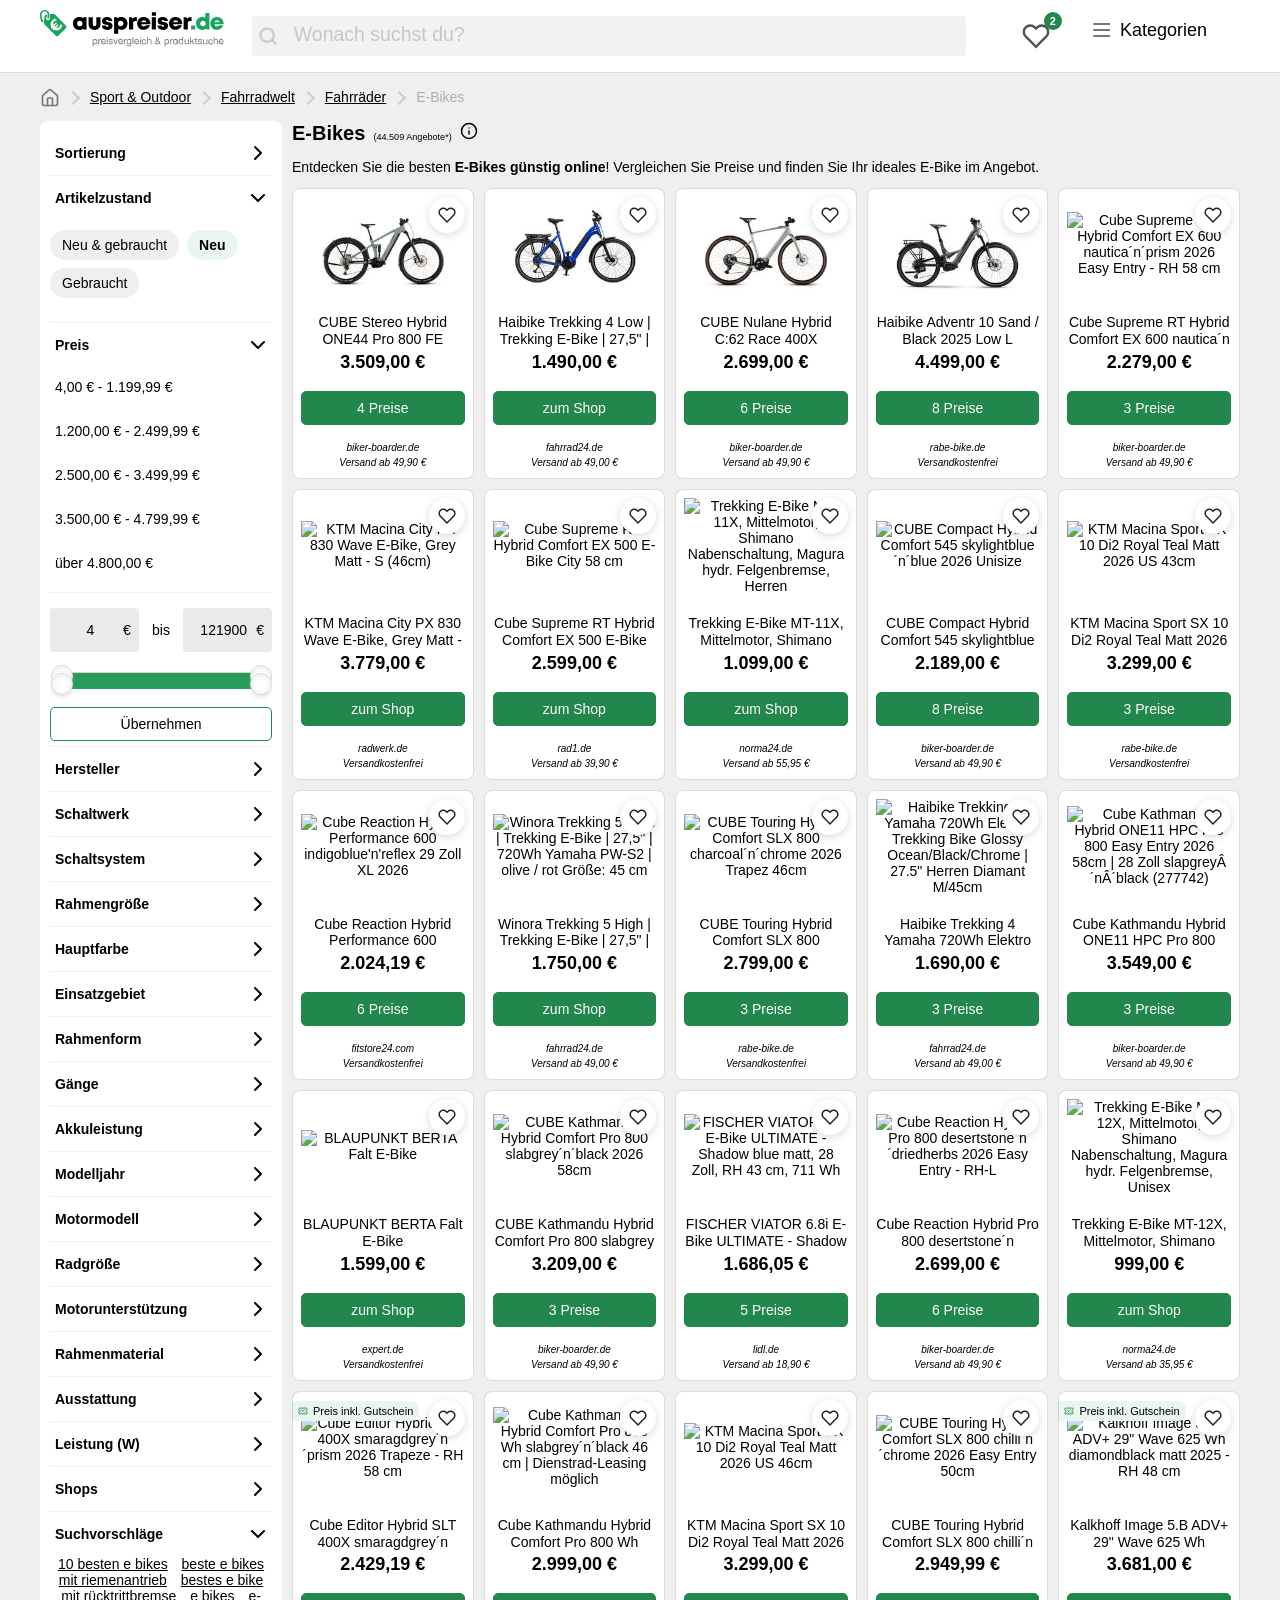
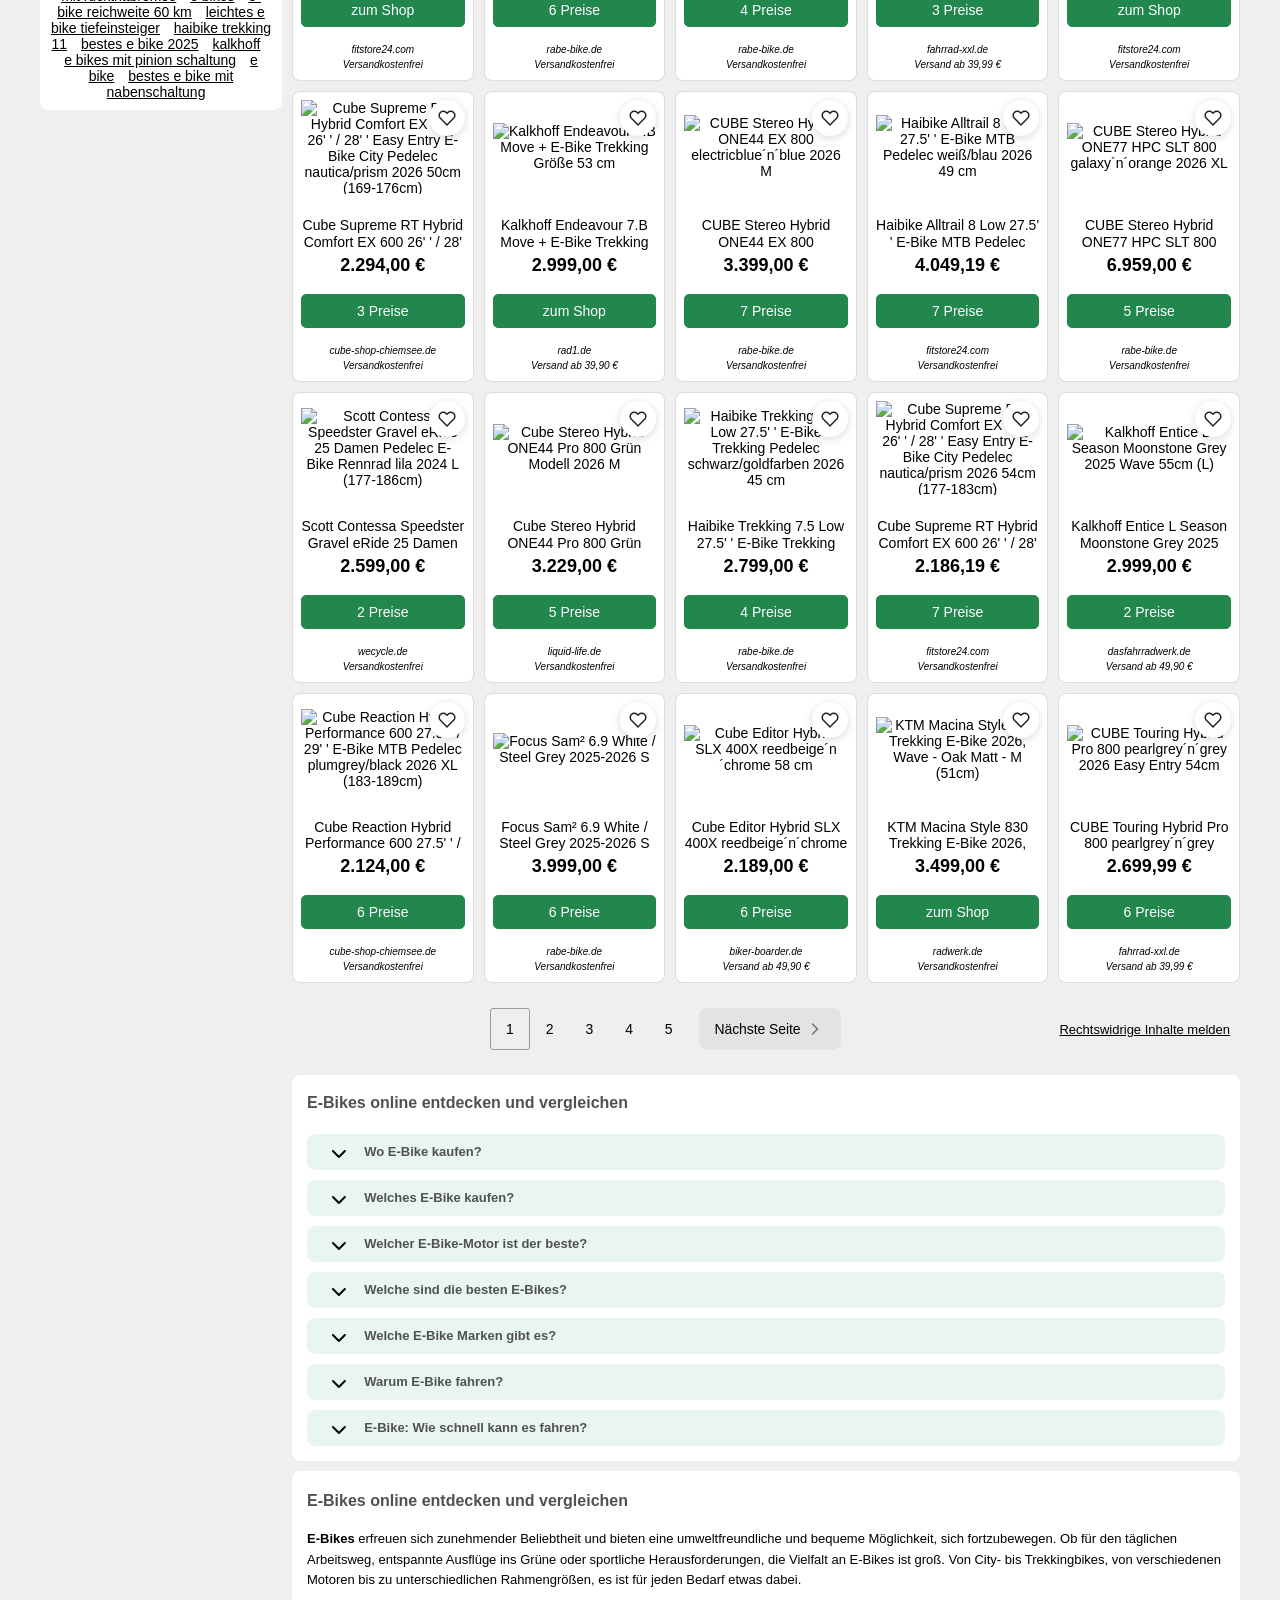
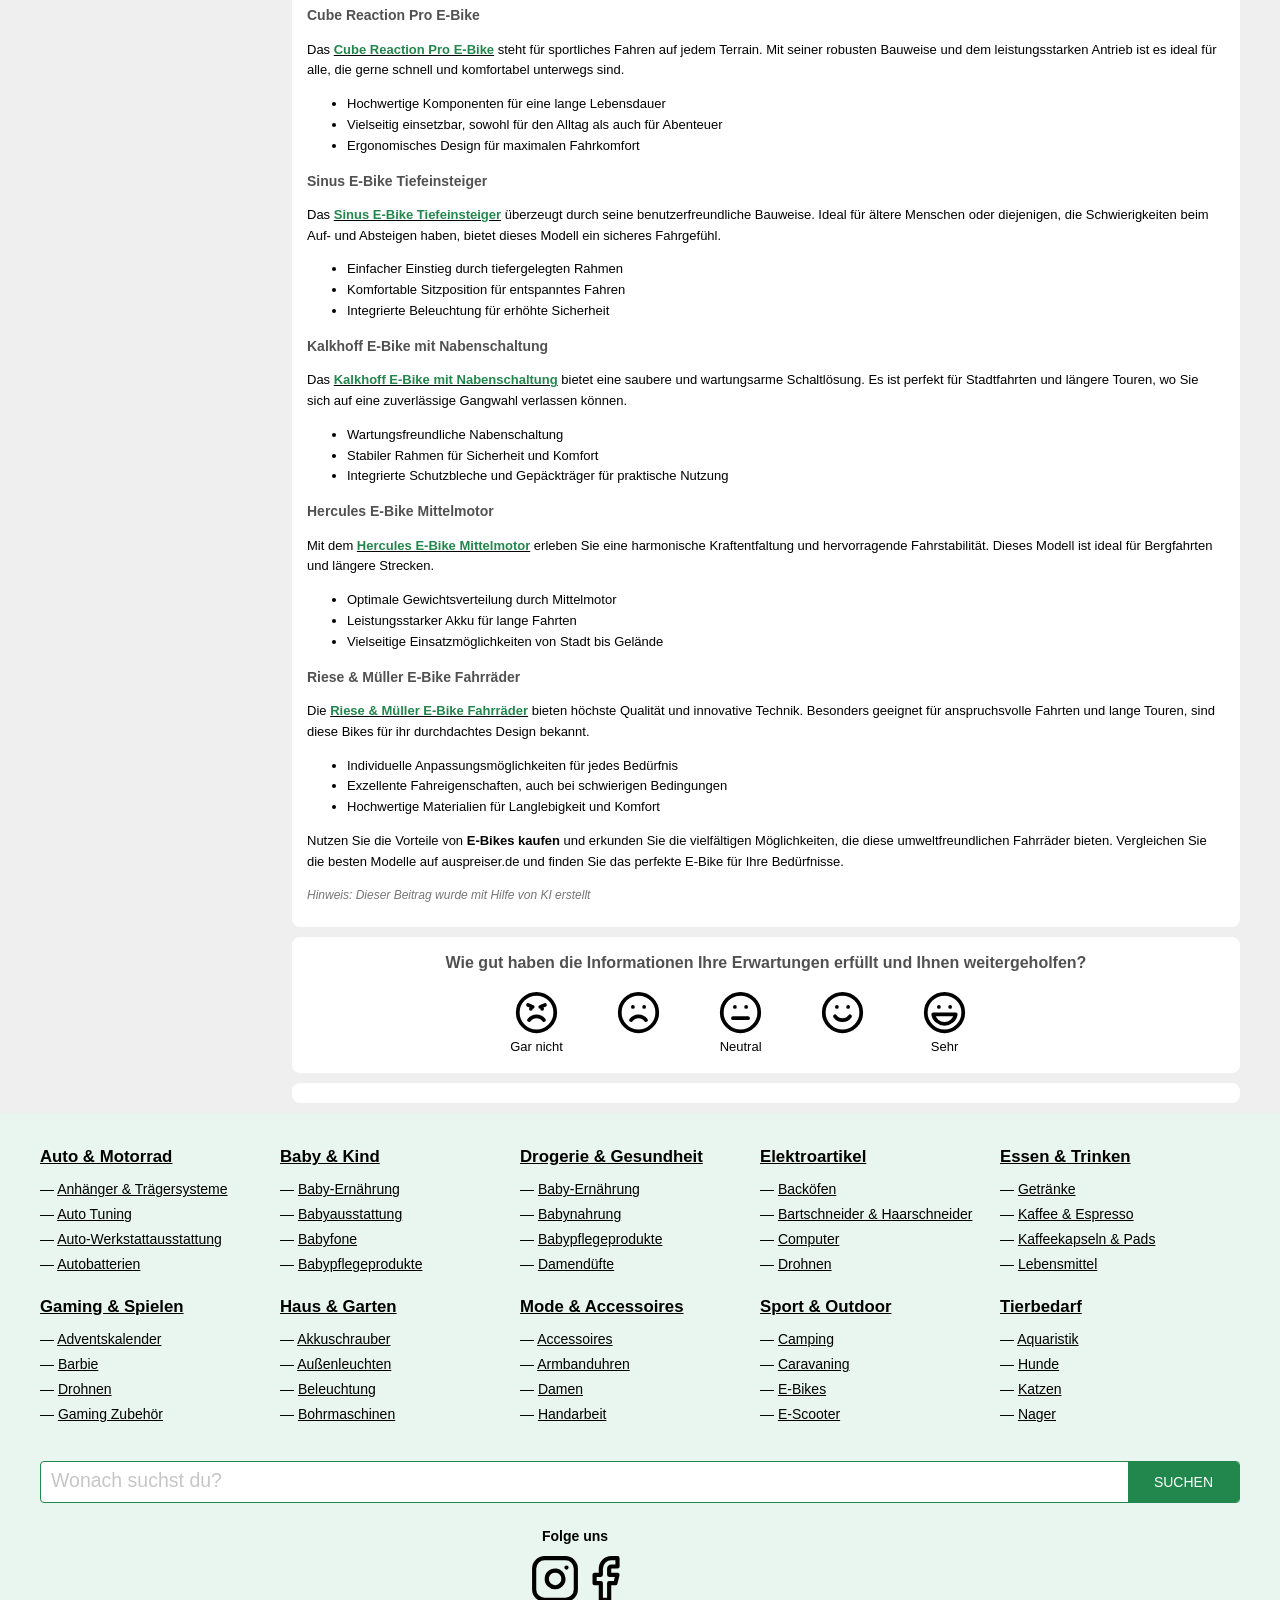
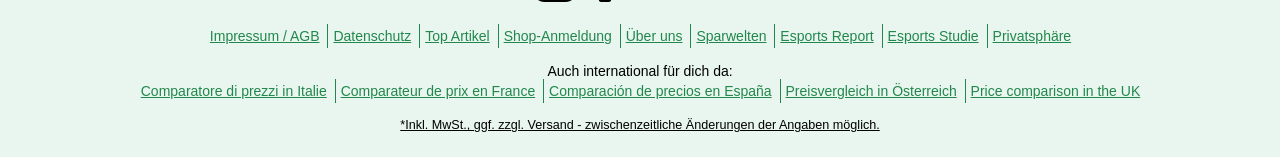
==== commit 23b1f64e: "Add files via upload" ====
--- a/Wishlist prototype/E-Bikes günstig kaufen bei auspreiser.de.html
+++ b/Wishlist prototype/E-Bikes günstig kaufen bei auspreiser.de.html
@@ -283,6 +283,62 @@
             flex: 0 0 auto;
         }
         .wl-item-remove:hover { color: #1e1e1e; }
+
+        /* Nicht mehr verfügbares Angebot */
+        .wl-item.wl-unavailable .wl-item-img {
+            filter: grayscale(1);
+            opacity: 0.5;
+        }
+        .wl-item.wl-unavailable .wl-item-title,
+        .wl-item.wl-unavailable .wl-item-shop {
+            color: #9b9b9b;
+        }
+        .wl-badge-unavailable {
+            display: inline-block;
+            margin-top: 6px;
+            padding: 2px 8px;
+            font-size: 12px;
+            font-weight: 700;
+            color: #c0392b;
+            background: #fdecea;
+            border-radius: 4px;
+        }
+        .wl-item-oldprice {
+            font-size: 13px;
+            font-weight: 400;
+            color: #9b9b9b;
+            text-decoration: line-through;
+            margin-top: 4px;
+        }
+
+        /* Preis gefallen */
+        .wl-price-row {
+            display: flex;
+            align-items: baseline;
+            gap: 8px;
+            margin-top: 6px;
+            flex-wrap: wrap;
+        }
+        .wl-price-row .wl-item-price { margin-top: 0; }
+        .wl-price-row .wl-price-was {
+            font-size: 13px;
+            font-weight: 400;
+            color: #9b9b9b;
+            text-decoration: line-through;
+        }
+        .wl-price-drop {
+            display: inline-flex;
+            align-items: center;
+            gap: 3px;
+            margin-top: 6px;
+            padding: 2px 8px;
+            font-size: 12px;
+            font-weight: 700;
+            color: #22874c;
+            background: #e8f6ef;
+            border-radius: 4px;
+        }
+        .wl-price-drop svg { width: 13px; height: 13px; }
     </style>
     <script src="./E-Bikes günstig kaufen bei auspreiser.de_files/296056725224369" async=""></script><script async="" src="./E-Bikes günstig kaufen bei auspreiser.de_files/fbevents.js"></script><script type="module" src="./E-Bikes günstig kaufen bei auspreiser.de_files/index.module.js"></script><script type="text/javascript" id="afs-script" async="true" src="./E-Bikes günstig kaufen bei auspreiser.de_files/ads.js"></script></head>
     <body class="auspreiser-like">
@@ -3101,12 +3157,28 @@
                 return;
             }
             container.innerHTML = list.map(function (item) {
-                return '<div class="wl-item" data-id="' + escapeHtml(item.id) + '">' +
+                var priceBlock;
+                if (item.unavailable) {
+                    priceBlock = '<span class="wl-badge-unavailable">Nicht mehr verfügbar</span>' +
+                        (item.price ? '<div class="wl-item-oldprice">' + escapeHtml(item.price) + '</div>' : '');
+                } else if (item.priceWas) {
+                    priceBlock = '<div class="wl-price-row">' +
+                            '<span class="wl-item-price">' + escapeHtml(item.price) + '</span>' +
+                            '<span class="wl-price-was">' + escapeHtml(item.priceWas) + '</span>' +
+                        '</div>' +
+                        '<span class="wl-price-drop">' +
+                            '<svg xmlns="http://www.w3.org/2000/svg" viewBox="0 0 24 24" fill="none" stroke="currentColor" stroke-width="2.5" stroke-linecap="round" stroke-linejoin="round"><line x1="12" y1="5" x2="12" y2="19"/><polyline points="19 12 12 19 5 12"/></svg>' +
+                            escapeHtml(item.priceDrop) + ' günstiger' +
+                        '</span>';
+                } else {
+                    priceBlock = '<div class="wl-item-price">' + escapeHtml(item.price) + '</div>';
+                }
+                return '<div class="wl-item' + (item.unavailable ? ' wl-unavailable' : '') + '" data-id="' + escapeHtml(item.id) + '">' +
                     '<img class="wl-item-img" src="' + escapeHtml(item.image) + '" alt="">' +
                     '<div class="wl-item-info">' +
                         '<div class="wl-item-title">' + escapeHtml(item.title) + '</div>' +
                         (item.shop ? '<div class="wl-item-shop">' + escapeHtml(item.shop) + '</div>' : '') +
-                        '<div class="wl-item-price">' + escapeHtml(item.price) + '</div>' +
+                        priceBlock +
                     '</div>' +
                     '<button class="wl-item-remove" title="Entfernen" aria-label="Entfernen">' +
                         '<svg xmlns="http://www.w3.org/2000/svg" width="20" height="20" viewBox="0 0 24 24" fill="none" stroke="currentColor" stroke-width="2"><path d="M18 6 6 18"/><path d="m6 6 12 12"/></svg>' +
@@ -3162,7 +3234,34 @@
             });
         }
 
+        // Mock-up: einmalig ein "nicht mehr verfügbares" Angebot seeden,
+        // das der Nutzer zu einem früheren Zeitpunkt gemerkt hatte.
+        function seedUnavailableDemo() {
+            if (localStorage.getItem('auspreiser_wishlist_seeded_v2')) return;
+            localStorage.setItem('auspreiser_wishlist_seeded_v2', '1');
+            var list = getWishlist();
+            list.unshift({
+                id: 'demo-pricedrop-cube-reaction',
+                image: './E-Bikes günstig kaufen bei auspreiser.de_files/cube-reaction-hybrid-performance-600-indigoblue-n-reflex-2026-rh-xl-200t18055b57ea43cf6d0aeb3f253ad9faf6d8a6f562efd.jpg',
+                title: 'Cube Reaction Hybrid Performance 600 indigoblue´n´reflex 29 Zoll XL 2026',
+                shop: 'fitstore24.com',
+                price: '2.024,19 €',
+                priceWas: '2.299,00 €',
+                priceDrop: '274,81 €'
+            });
+            list.unshift({
+                id: 'demo-unavailable-kalkhoff-endeavour',
+                image: './E-Bikes günstig kaufen bei auspreiser.de_files/haibike-adventr-10-sand-black-2025-2026-low-l-200t180a4a2c7b8d6dd4e3c63972ce4a4d67cb503f52520.jpg',
+                title: 'Kalkhoff Endeavour 5.B Move+ Trekking E-Bike 2024',
+                shop: 'zweirad-shop.de',
+                price: '2.799,00 €',
+                unavailable: true
+            });
+            saveWishlist(list);
+        }
+
         function init() {
+            seedUnavailableDemo();
             injectHearts();
             initSidebar();
             updateBadge();
